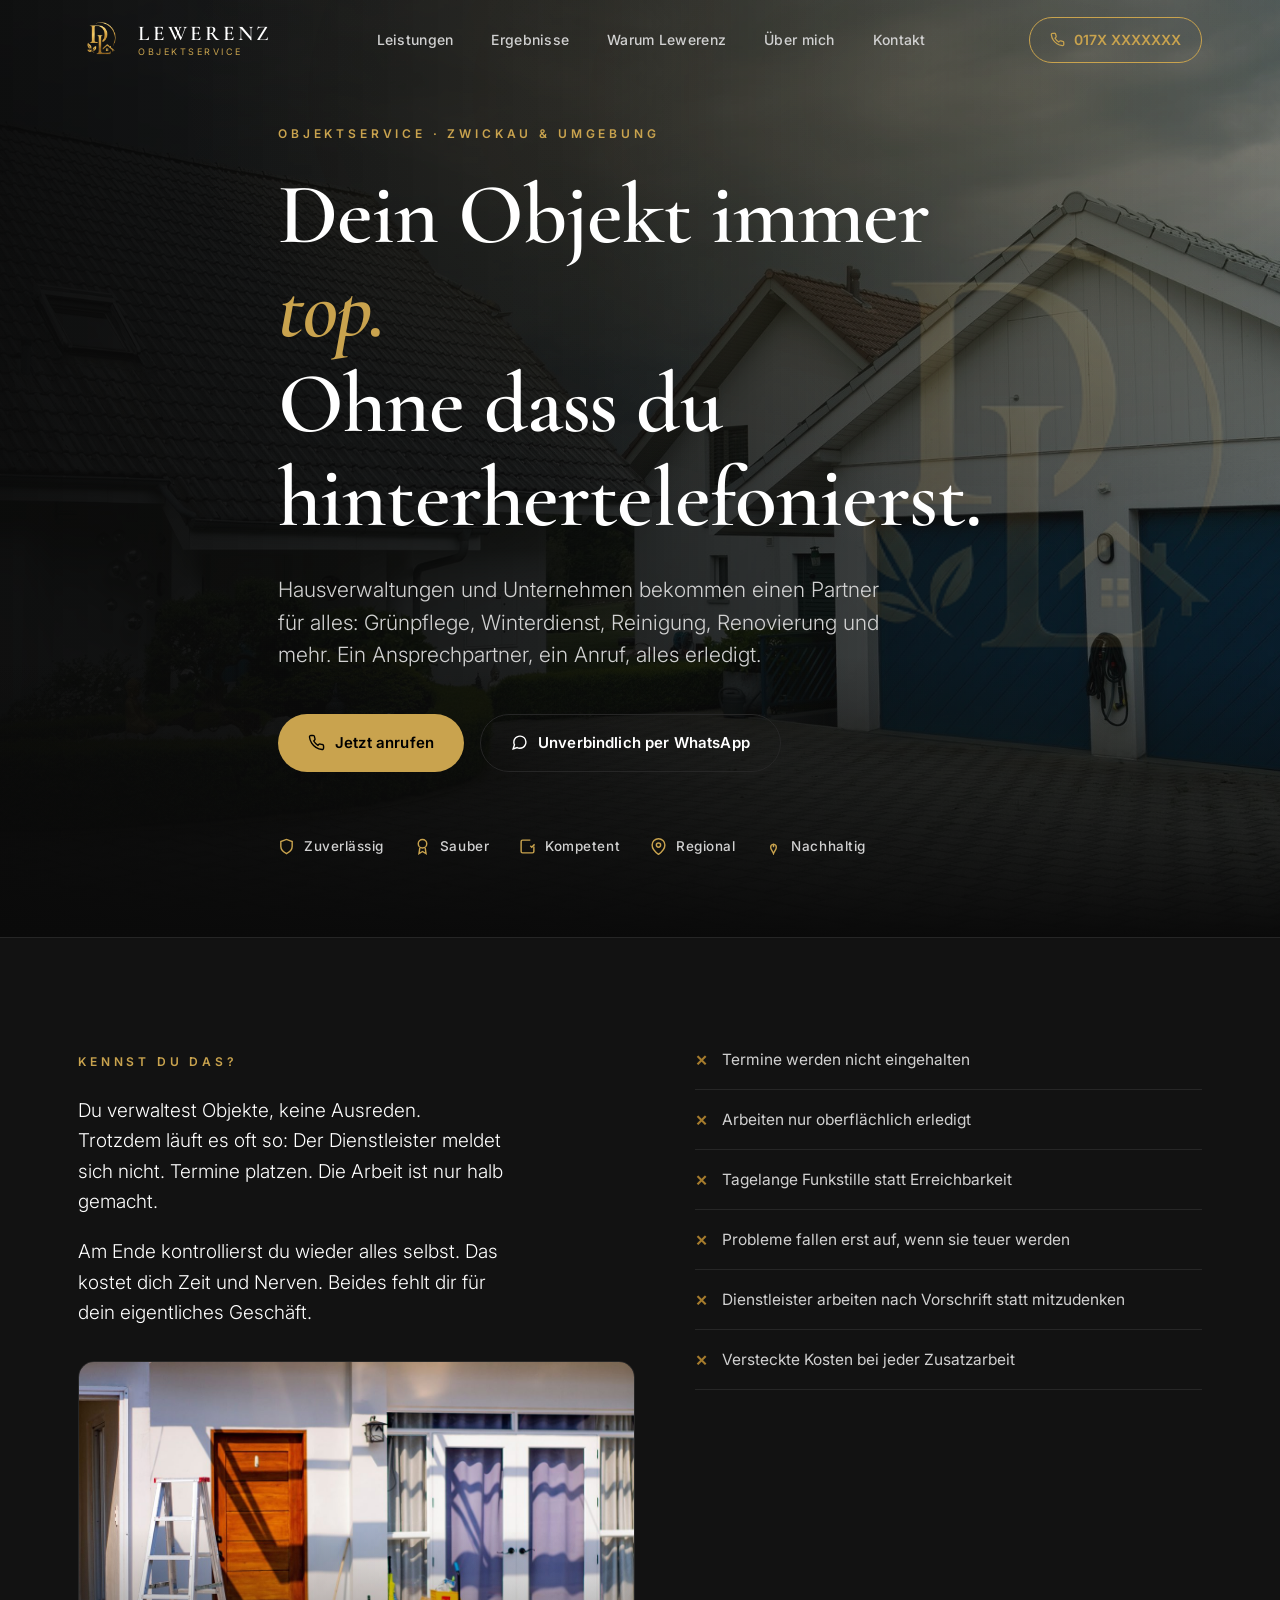
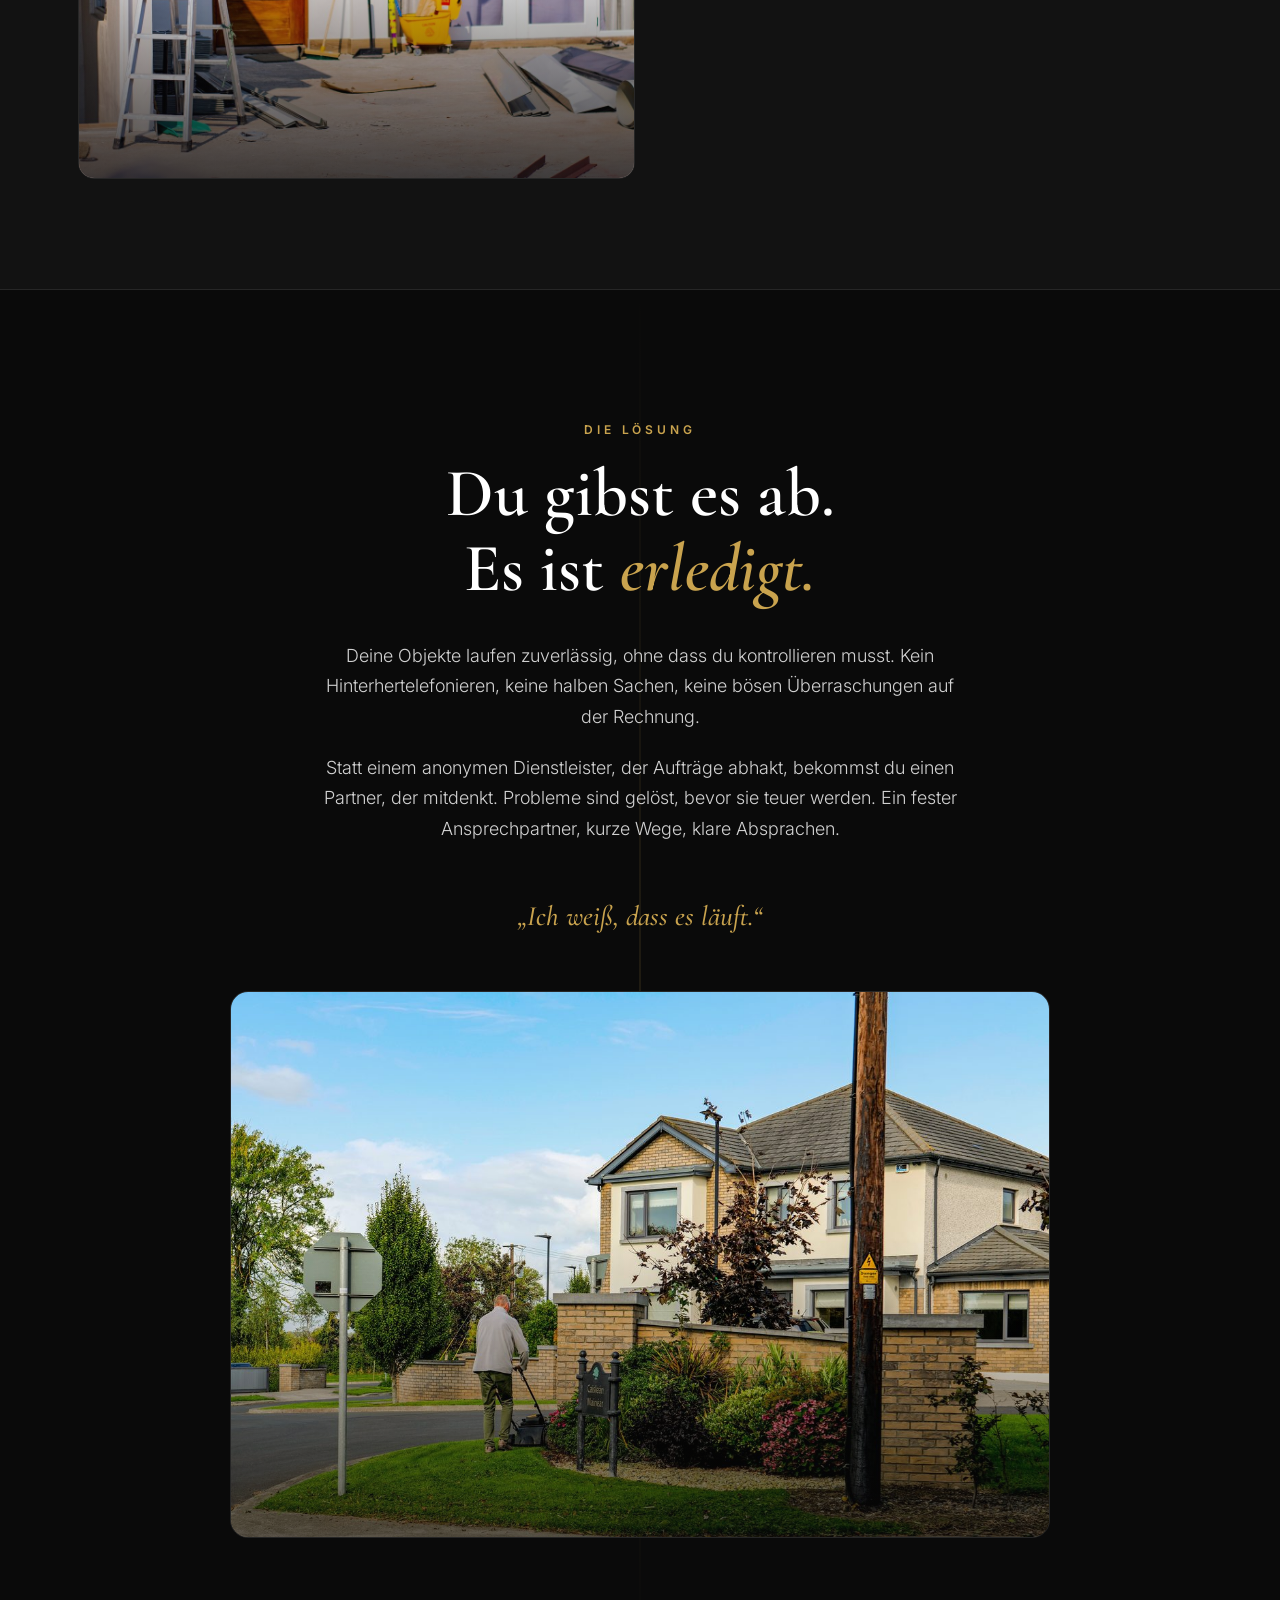
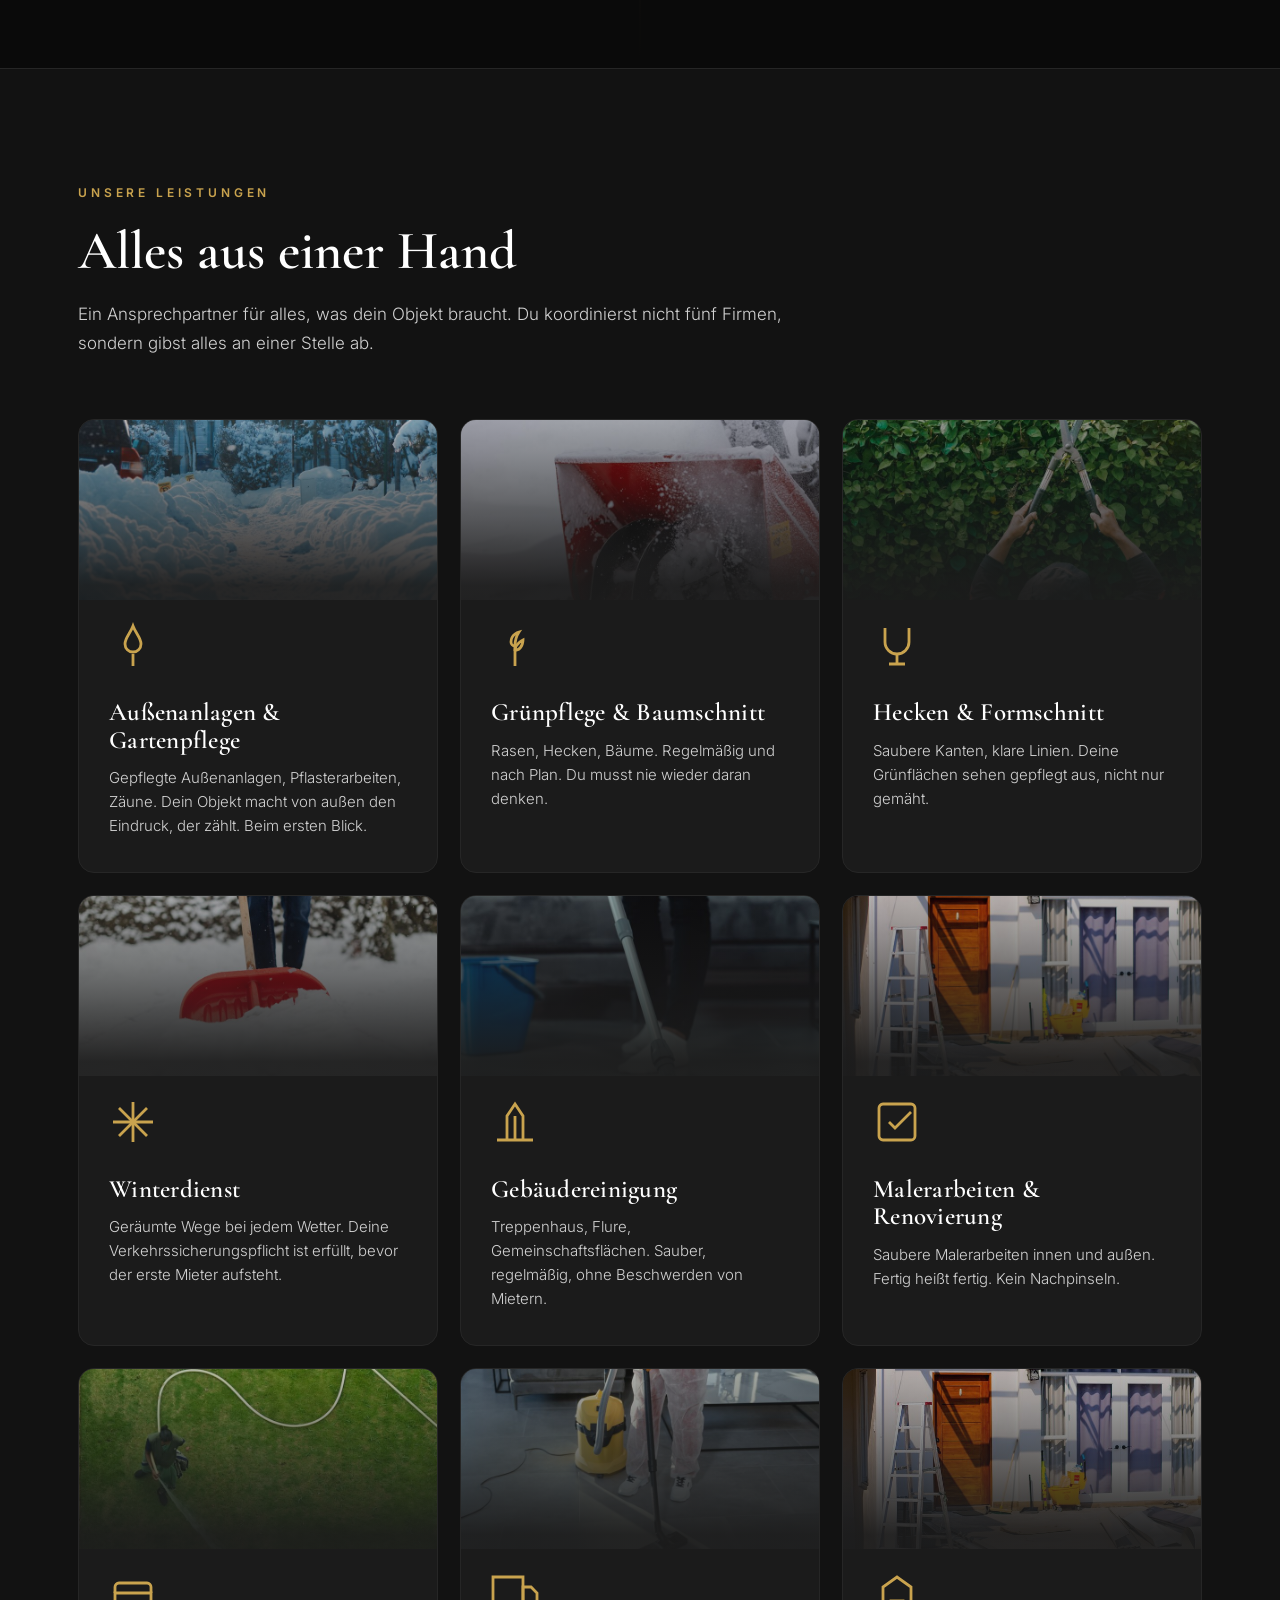
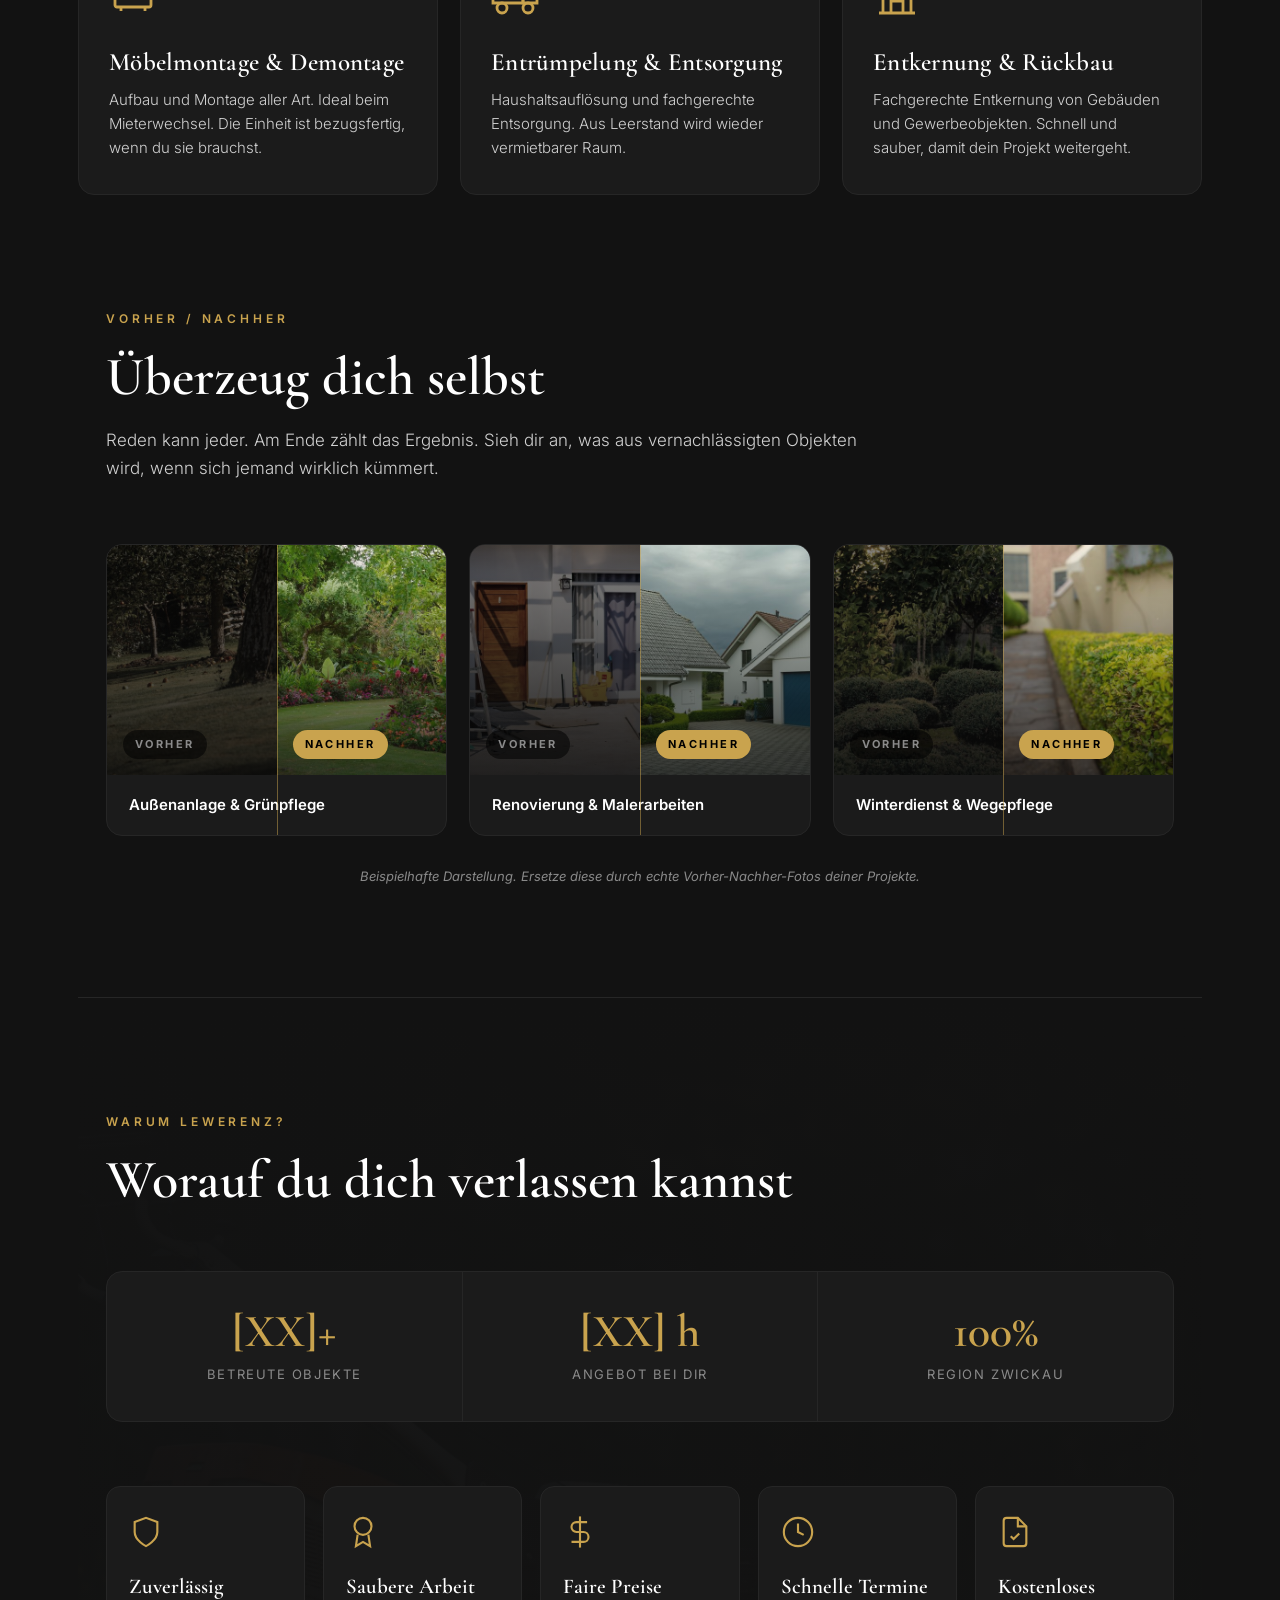
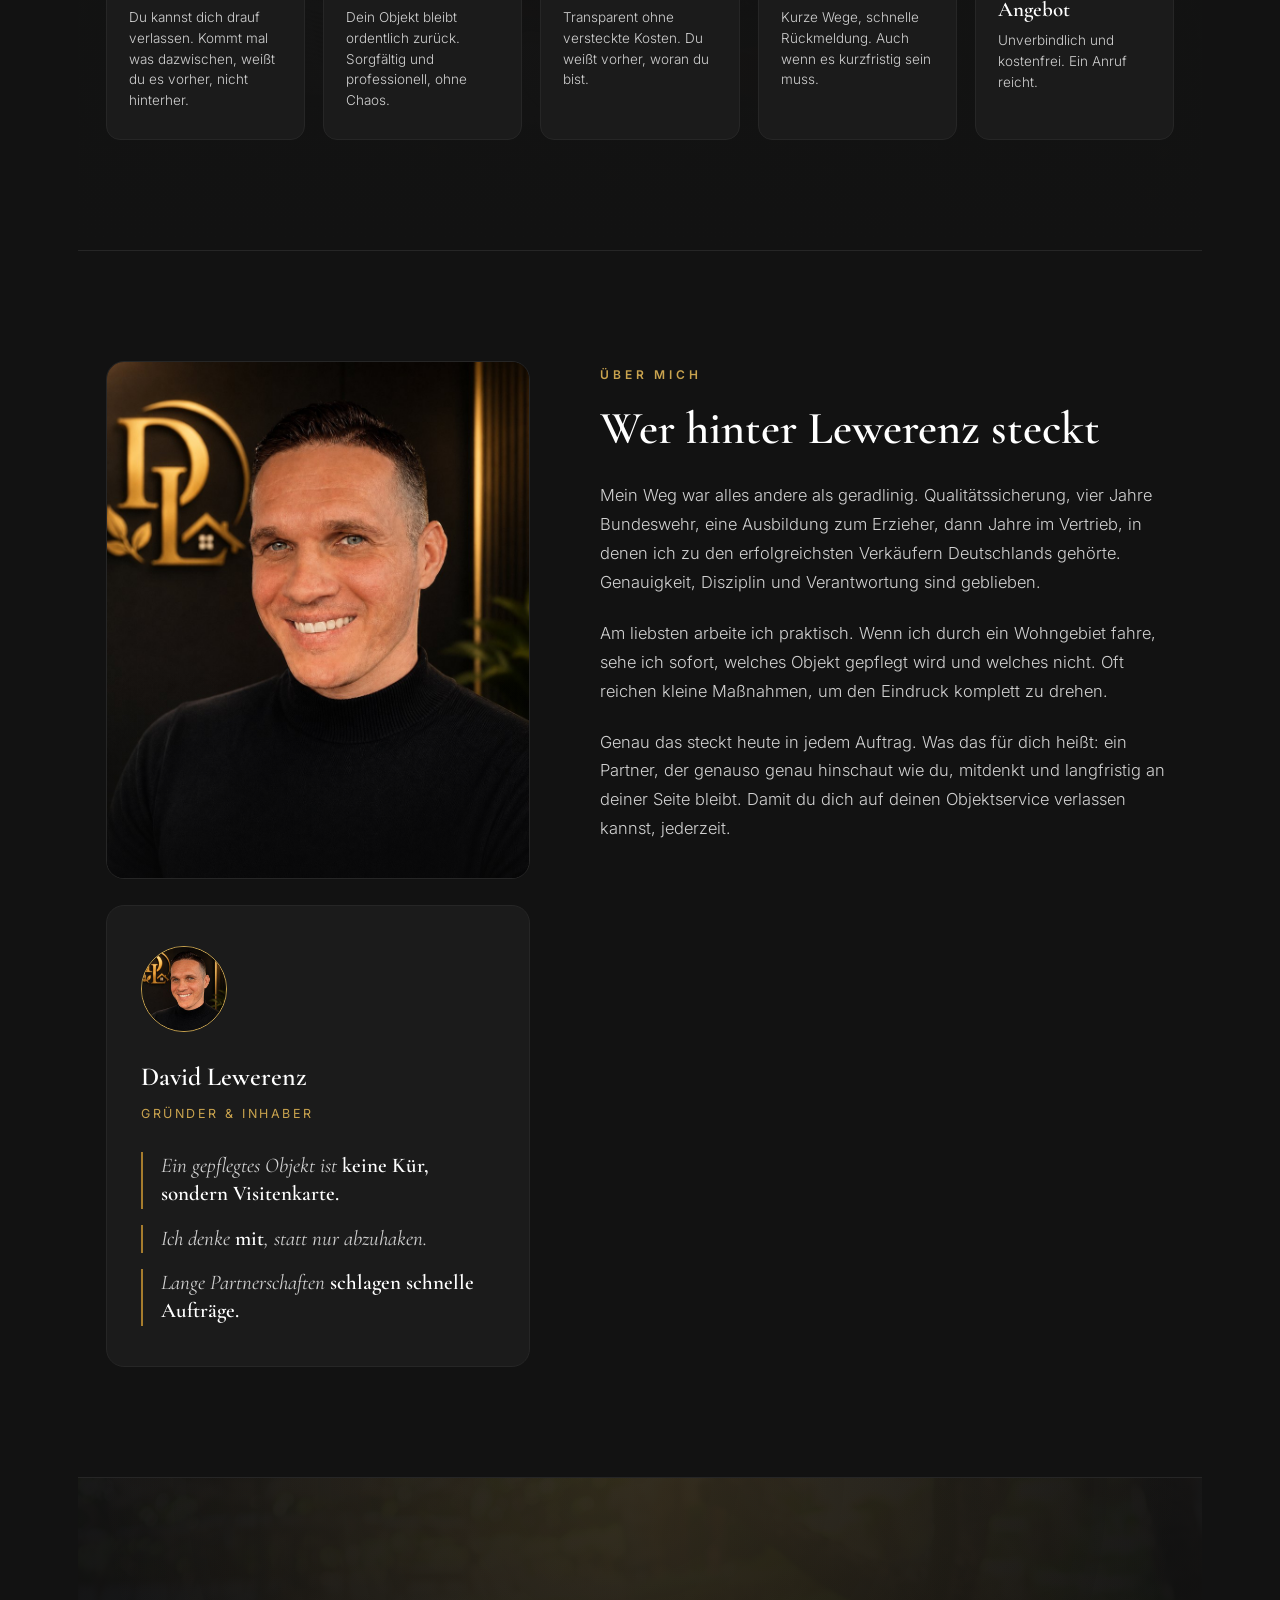
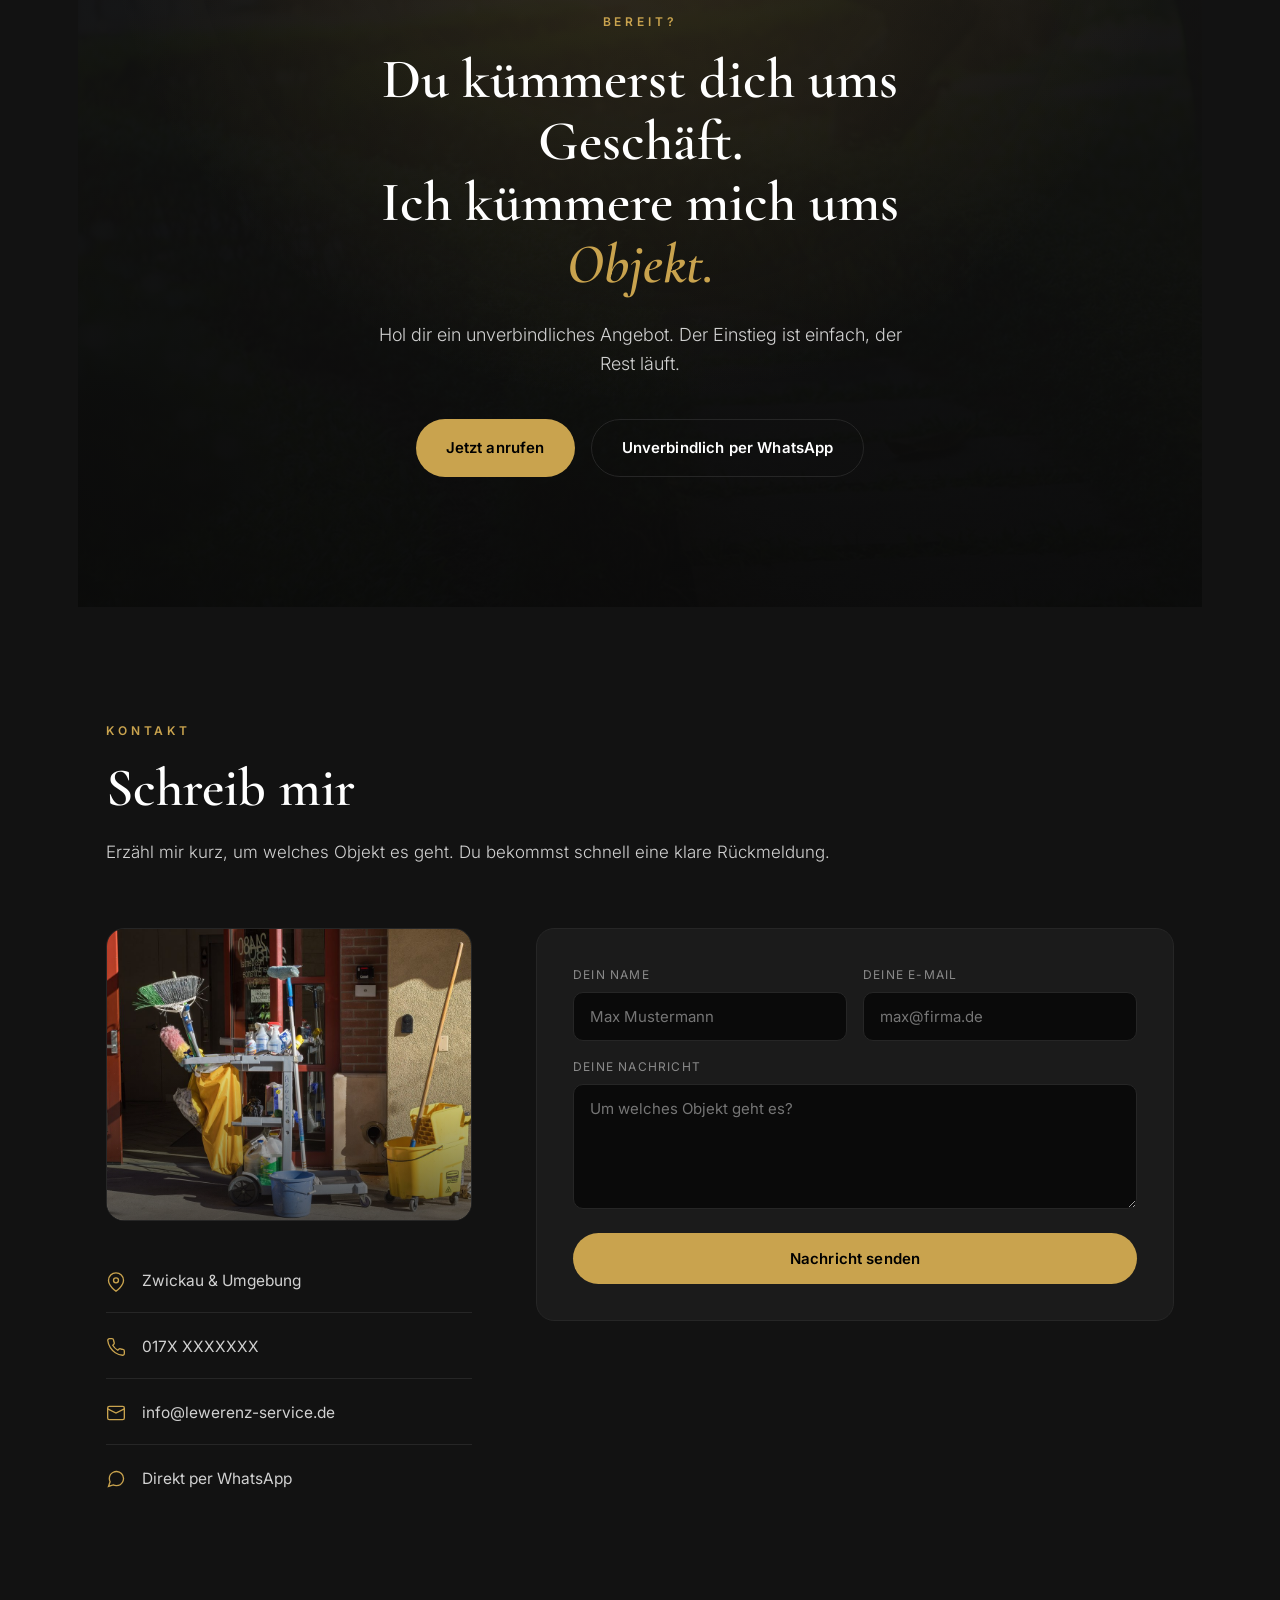
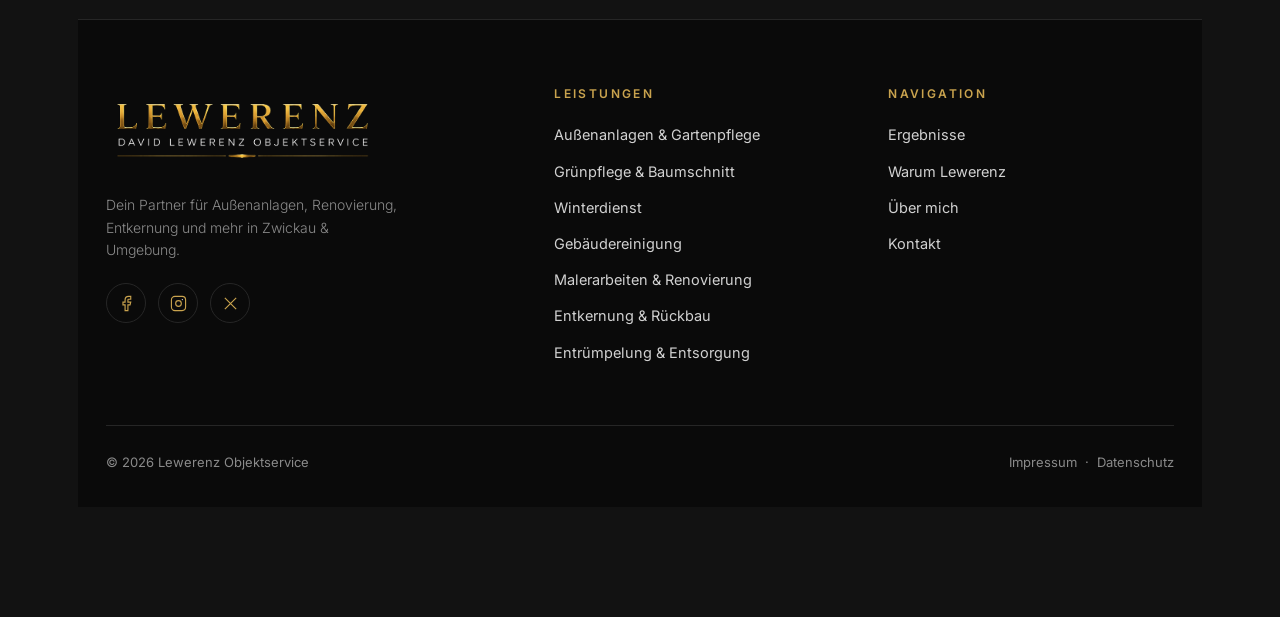
==== index.html @ f3ddcf87 "Add files via upload" ====
<!DOCTYPE html>
<html lang="de">
<head>
<meta charset="UTF-8">
<meta name="viewport" content="width=device-width, initial-scale=1.0">
<title>LEWERENZ Objektservice — Dein Objekt immer top</title>
<link rel="preconnect" href="https://fonts.googleapis.com">
<link rel="preconnect" href="https://fonts.gstatic.com" crossorigin>
<link href="https://fonts.googleapis.com/css2?family=Cormorant+Garamond:wght@500;600;700&family=Inter:wght@300;400;500;600;700&display=swap" rel="stylesheet">
<style>
:root{
  --bg:#0A0A0A;
  --bg-soft:#121212;
  --card:#1B1B1B;
  --card-line:#262626;
  --gold:#C9A34E;
  --gold-deep:#A67C2D;
  --gold-hover:#B48A36;
  --white:#FFFFFF;
  --grey:#D1D1D1;
  --grey-dim:#8A8A8A;
  --maxw:1180px;
}
*{margin:0;padding:0;box-sizing:border-box}
html{scroll-behavior:smooth}
body{
  background:var(--bg);
  color:var(--grey);
  font-family:'Inter',sans-serif;
  font-weight:400;
  line-height:1.6;
  -webkit-font-smoothing:antialiased;
  overflow-x:hidden;
}
h1,h2,h3{font-family:'Cormorant Garamond',serif;color:var(--white);line-height:1.1;font-weight:600}
.wrap{max-width:var(--maxw);margin:0 auto;padding:0 28px}
.eyebrow{
  font-family:'Inter',sans-serif;
  font-size:12px;
  font-weight:600;
  letter-spacing:.32em;
  text-transform:uppercase;
  color:var(--gold);
}
a{color:inherit;text-decoration:none}

/* ---------- Header ---------- */
header{
  position:fixed;top:0;left:0;right:0;z-index:100;
  background:rgba(10,10,10,0);
  transition:background .4s ease,border-color .4s ease;
  border-bottom:1px solid transparent;
}
header.scrolled{background:rgba(10,10,10,.92);backdrop-filter:blur(12px);border-bottom:1px solid var(--card-line)}
.nav{display:flex;align-items:center;justify-content:space-between;height:80px}
.brand{display:flex;align-items:center;gap:14px}
.monogram{
  width:46px;height:46px;flex-shrink:0;
  display:flex;align-items:center;justify-content:center;
}
.monogram img{width:100%;height:100%;object-fit:contain;display:block}
.brand-text{display:flex;flex-direction:column;line-height:1.05}
.brand-text b{font-family:'Cormorant Garamond',serif;font-size:21px;font-weight:600;color:var(--white);letter-spacing:.18em}
.brand-text span{font-size:9px;letter-spacing:.28em;color:var(--gold);text-transform:uppercase;margin-top:2px}
.nav-links{display:flex;gap:38px;align-items:center}
.nav-links a{font-size:14px;font-weight:500;color:var(--grey);transition:color .25s;letter-spacing:.02em}
.nav-links a:hover{color:var(--gold)}
.nav-phone{
  display:inline-flex;align-items:center;gap:9px;
  border:1px solid var(--gold);color:var(--gold);
  padding:11px 20px;border-radius:50px;font-size:14px;font-weight:600;
  transition:all .25s;
}
.nav-phone:hover{background:var(--gold);color:#000}
.burger{display:none;flex-direction:column;gap:5px;cursor:pointer;background:none;border:0;padding:8px}
.burger span{width:24px;height:2px;background:var(--gold);transition:.3s}

/* ---------- Hero ---------- */
.hero{
  position:relative;min-height:100vh;display:flex;align-items:center;
  padding:120px 0 80px;overflow:hidden;
}
.hero::before{
  content:"";position:absolute;inset:0;
  background:
    linear-gradient(90deg,rgba(10,10,10,.97) 0%,rgba(10,10,10,.88) 45%,rgba(10,10,10,.55) 100%),
    url('img/hero.jpg') center/cover no-repeat;
  pointer-events:none;
}
.hero::after{
  content:"";position:absolute;inset:0;
  background:
    radial-gradient(120% 90% at 80% 10%,rgba(201,163,78,.14) 0%,transparent 55%),
    linear-gradient(to bottom,transparent 70%,var(--bg) 100%);
  pointer-events:none;
}
/* oversized ghost monogram as signature backdrop */
.hero-ghost{
  position:absolute;right:-4%;top:50%;transform:translateY(-50%);
  width:clamp(420px,46vw,680px);opacity:.13;
  user-select:none;pointer-events:none;z-index:1;
}
.hero-ghost img{width:100%;display:block;filter:grayscale(.2)}
.hero-inner{position:relative;z-index:2;max-width:780px}
.hero .eyebrow{opacity:0;animation:rise .8s ease forwards .1s}
.hero h1{
  font-size:clamp(44px,7vw,86px);font-weight:600;margin:22px 0 0;letter-spacing:-.01em;
  opacity:0;animation:rise .9s ease forwards .25s;
}
.hero h1 .accent{color:var(--gold);font-style:italic}
.hero-sub{
  font-size:clamp(17px,2.1vw,21px);color:var(--grey);max-width:620px;
  margin-top:28px;font-weight:300;line-height:1.55;
  opacity:0;animation:rise .9s ease forwards .45s;
}
.hero-cta{display:flex;gap:16px;margin-top:42px;flex-wrap:wrap;opacity:0;animation:rise .9s ease forwards .6s}
.btn{
  display:inline-flex;align-items:center;gap:10px;cursor:pointer;border:none;
  font-family:'Inter',sans-serif;font-size:15px;font-weight:600;letter-spacing:.01em;
  padding:16px 30px;border-radius:50px;transition:all .28s ease;
}
.btn-primary{background:var(--gold);color:#000}
.btn-primary:hover{background:var(--gold-hover);transform:translateY(-2px);box-shadow:0 14px 34px rgba(201,163,78,.30)}
.btn-ghost{background:transparent;color:var(--white);border:1px solid var(--card-line)}
.btn-ghost:hover{border-color:var(--gold);color:var(--gold)}
.hero-trust{
  display:flex;gap:30px;margin-top:64px;flex-wrap:wrap;
  opacity:0;animation:rise .9s ease forwards .8s;
}
.hero-trust div{display:flex;align-items:center;gap:9px;font-size:13.5px;font-weight:500;color:var(--grey);letter-spacing:.04em}
.hero-trust svg{width:17px;height:17px;stroke:var(--gold);flex-shrink:0}
@keyframes rise{from{opacity:0;transform:translateY(26px)}to{opacity:1;transform:translateY(0)}}

/* ---------- Bild-Bausteine ---------- */
.svc-img{
  width:calc(100% + 60px);margin:0 -30px 22px;height:180px;overflow:hidden;
  margin-top:-34px;position:relative;
}
.svc-img img{width:100%;height:100%;object-fit:cover;display:block;transition:transform .6s ease}
.svc-img::after{
  content:"";position:absolute;inset:0;
  background:linear-gradient(to bottom,rgba(10,10,10,.25),rgba(27,27,27,.95) 92%);
}
.svc:hover .svc-img img{transform:scale(1.06)}

.problem-media{border-radius:16px;overflow:hidden;border:1px solid var(--card-line);position:relative}
.problem-media img{width:100%;height:100%;object-fit:cover;display:block;aspect-ratio:4/3}
.problem-media::after{
  content:"";position:absolute;inset:0;
  background:linear-gradient(to top,rgba(10,10,10,.75),transparent 60%);
}

.solution-media{
  max-width:820px;margin:52px auto 0;border-radius:18px;overflow:hidden;
  border:1px solid var(--card-line);position:relative;
}
.solution-media img{width:100%;display:block;aspect-ratio:3/2;object-fit:cover}
.solution-media::after{
  content:"";position:absolute;inset:0;
  background:linear-gradient(to top,rgba(10,10,10,.6),transparent 55%);
}

.story-media{border-radius:18px;overflow:hidden;border:1px solid var(--card-line);margin-bottom:26px;position:relative}
.story-media img{width:100%;display:block;aspect-ratio:9/11;object-fit:cover}
.story-media::after{content:"";position:absolute;inset:0;background:linear-gradient(to top,rgba(10,10,10,.55),transparent 42%)}

.contact-media{border-radius:18px;overflow:hidden;border:1px solid var(--card-line);margin-bottom:26px;position:relative}
.contact-media img{width:100%;display:block;aspect-ratio:5/4;object-fit:cover}
.contact-media::after{content:"";position:absolute;inset:0;background:linear-gradient(to top,rgba(10,10,10,.65),transparent 60%)}

/* ---------- Section base ---------- */
section{position:relative}
.sec{padding:110px 0}
.sec-head{margin-bottom:62px;max-width:760px}
.sec-head h2{font-size:clamp(34px,4.6vw,54px);margin-top:16px}
.sec-head .lead{margin-top:20px;font-size:17px;color:var(--grey);font-weight:300;line-height:1.65}

/* signature vertical thread connecting sections */
.thread{position:absolute;left:50%;top:0;bottom:0;width:1px;background:linear-gradient(to bottom,transparent,rgba(201,163,78,.22),transparent);transform:translateX(-50%);z-index:0;pointer-events:none}

/* ---------- Problem ---------- */
.problem{background:var(--bg-soft);border-top:1px solid var(--card-line);border-bottom:1px solid var(--card-line)}
.problem-grid{display:grid;grid-template-columns:1.1fr 1fr;gap:60px;align-items:start}
.problem-lead p{font-size:19px;color:var(--white);font-weight:300;line-height:1.6;margin-bottom:20px;max-width:430px}
.problem-lead p:last-child{color:var(--grey);font-size:17px}
.pain-list{list-style:none;display:flex;flex-direction:column;gap:2px}
.pain-list li{
  display:flex;align-items:flex-start;gap:14px;padding:16px 0;
  border-bottom:1px solid var(--card-line);font-size:15.5px;color:var(--grey);
}
.pain-list li:first-child{padding-top:0}
.pain-x{color:var(--gold-deep);font-weight:600;flex-shrink:0;font-size:15px;margin-top:1px}

/* ---------- Solution ---------- */
.solution{text-align:center;padding:130px 0}
.solution .eyebrow{display:block;margin-bottom:18px}
.solution h2{font-size:clamp(38px,6vw,68px);max-width:880px;margin:0 auto}
.solution h2 .accent{color:var(--gold);font-style:italic}
.solution-body{max-width:640px;margin:34px auto 0}
.solution-body p{font-size:18px;font-weight:300;line-height:1.7;margin-bottom:20px}
.solution-quote{
  display:inline-block;margin-top:30px;font-family:'Cormorant Garamond',serif;
  font-style:italic;font-size:28px;color:var(--gold);font-weight:500;
}

/* ---------- Services ---------- */
.services{background:var(--bg-soft);border-top:1px solid var(--card-line)}
.svc-grid{display:grid;grid-template-columns:repeat(3,1fr);gap:22px}
.svc{
  background:var(--card);border:1px solid var(--card-line);border-radius:16px;
  padding:34px 30px;transition:all .35s ease;position:relative;overflow:hidden;
}
.svc::after{content:"";position:absolute;left:0;top:0;height:2px;width:0;background:var(--gold);transition:width .4s ease}
.svc:hover{transform:translateY(-6px);border-color:rgba(201,163,78,.4);background:#1f1f1f}
.svc:hover::after{width:100%}
.svc-ico{width:48px;height:48px;margin-bottom:22px;stroke:var(--gold);stroke-width:1.4;fill:none}
.svc h3{font-size:25px;margin-bottom:12px;letter-spacing:.01em}
.svc p{font-size:15px;color:var(--grey);line-height:1.6;font-weight:300}

/* ---------- Vorher/Nachher ---------- */
.ba-grid{display:grid;grid-template-columns:repeat(3,1fr);gap:22px}
.ba-card{border:1px solid var(--card-line);border-radius:16px;overflow:hidden;background:var(--card)}
.ba-pair{display:grid;grid-template-columns:1fr 1fr;height:230px}
.ba-half{position:relative;display:flex;align-items:flex-end;padding:16px;overflow:hidden}
.ba-half img{position:absolute;inset:0;width:100%;height:100%;object-fit:cover}
.ba-before::after,.ba-after::after{
  content:"";position:absolute;inset:0;
}
.ba-before::after{background:linear-gradient(to top,rgba(10,10,10,.85),rgba(10,10,10,.35));}
.ba-after::after{background:linear-gradient(to top,rgba(10,10,10,.7),rgba(201,163,78,.12));}
.ba-before img{filter:saturate(.55) brightness(.8)}
.ba-tag{
  position:relative;z-index:2;font-size:11px;font-weight:700;letter-spacing:.22em;
  text-transform:uppercase;padding:6px 12px;border-radius:50px;
}
.ba-before .ba-tag{background:rgba(0,0,0,.55);color:var(--grey-dim)}
.ba-after .ba-tag{background:var(--gold);color:#000}
.ba-divider{position:absolute;left:50%;top:0;bottom:0;width:1px;background:var(--gold);opacity:.5;z-index:3}
.ba-label{padding:18px 22px;font-size:15px;font-weight:600;color:var(--white)}
.ba-note{font-size:13px;color:var(--grey-dim);text-align:center;margin-top:30px;font-style:italic}

/* ---------- Why / stats ---------- */
.why{position:relative;border-top:1px solid var(--card-line);border-bottom:1px solid var(--card-line);overflow:hidden}
.why::before{content:"";position:absolute;inset:0;background:url('img/why-bg.jpg') center/cover no-repeat;opacity:.20}
.why::after{content:"";position:absolute;inset:0;background:linear-gradient(to bottom,var(--bg-soft) 0%,rgba(18,18,18,.92) 50%,var(--bg-soft) 100%)}
.why > .wrap{position:relative;z-index:2}
.stats{
  display:flex;gap:0;margin-bottom:64px;border:1px solid var(--card-line);
  border-radius:16px;overflow:hidden;background:var(--card);
}
.stat{flex:1;padding:36px 28px;text-align:center;border-right:1px solid var(--card-line)}
.stat:last-child{border-right:0}
.stat b{display:block;font-family:'Cormorant Garamond',serif;font-size:46px;color:var(--gold);font-weight:600;line-height:1}
.stat span{display:block;margin-top:10px;font-size:13px;letter-spacing:.12em;text-transform:uppercase;color:var(--grey-dim)}
.why-grid{display:grid;grid-template-columns:repeat(5,1fr);gap:18px}
.why-card{
  background:var(--card);border:1px solid var(--card-line);border-radius:14px;
  padding:28px 22px;transition:all .3s ease;
}
.why-card:hover{border-color:rgba(201,163,78,.4);transform:translateY(-4px)}
.why-ico{width:34px;height:34px;stroke:var(--gold);stroke-width:1.5;fill:none;margin-bottom:18px}
.why-card h3{font-size:21px;margin-bottom:9px}
.why-card p{font-size:13.5px;color:var(--grey);line-height:1.55;font-weight:300}

/* ---------- Story ---------- */
.story-grid{display:grid;grid-template-columns:.85fr 1.15fr;gap:70px;align-items:start}
.story-aside{position:sticky;top:120px}
.story-card{
  border:1px solid var(--card-line);border-radius:18px;background:var(--card);
  padding:40px 34px;
}
.story-portrait{
  width:86px;height:86px;border-radius:50%;border:1.5px solid var(--gold);
  overflow:hidden;margin-bottom:24px;flex-shrink:0;
}
.story-portrait img{width:100%;height:100%;object-fit:cover;display:block}
.story-card .name{font-family:'Cormorant Garamond',serif;font-size:26px;color:var(--white);font-weight:600}
.story-card .role{font-size:12.5px;letter-spacing:.2em;text-transform:uppercase;color:var(--gold);margin-top:6px}
.creed{list-style:none;margin-top:28px;display:flex;flex-direction:column;gap:16px}
.creed li{font-family:'Cormorant Garamond',serif;font-size:21px;font-style:italic;color:var(--grey);line-height:1.35;padding-left:18px;border-left:2px solid var(--gold-deep)}
.creed li b{color:var(--white);font-style:normal;font-weight:600}
.story-body p{font-size:16.5px;color:var(--grey);font-weight:300;line-height:1.75;margin-bottom:22px}
.story-body p:first-child::first-letter{
  font-family:'Cormorant Garamond',serif;font-size:62px;float:left;line-height:.8;
  color:var(--gold);font-weight:700;margin:6px 14px 0 0;
}

/* ---------- Final CTA ---------- */
.final{
  text-align:center;padding:130px 0;position:relative;overflow:hidden;
  background:var(--bg-soft);border-top:1px solid var(--card-line);
}
.final::before{
  content:"";position:absolute;inset:0;
  background:url('img/final-bg.jpg') center/cover no-repeat;opacity:.22;
}
.final::after{
  content:"";position:absolute;inset:0;
  background:
    radial-gradient(80% 120% at 50% 0%,rgba(201,163,78,.16),transparent 60%),
    linear-gradient(to bottom,rgba(18,18,18,.86),rgba(10,10,10,.94));
}
.final-inner{position:relative;z-index:2;max-width:720px;margin:0 auto}
.final h2{font-size:clamp(34px,5vw,56px)}
.final h2 .accent{color:var(--gold);font-style:italic}
.final p{font-size:18px;font-weight:300;margin:24px auto 0;max-width:560px;line-height:1.65}
.final .hero-cta{justify-content:center;margin-top:40px}

/* ---------- Contact ---------- */
.contact-grid{display:grid;grid-template-columns:1fr 1.1fr;gap:64px;align-items:start}
.contact-info{display:flex;flex-direction:column;gap:4px}
.contact-row{display:flex;align-items:center;gap:16px;padding:18px 0;border-bottom:1px solid var(--card-line)}
.contact-row:last-child{border-bottom:0}
.contact-row svg{width:20px;height:20px;stroke:var(--gold);fill:none;stroke-width:1.6;flex-shrink:0}
.contact-row span{font-size:15.5px;color:var(--grey)}
.form{background:var(--card);border:1px solid var(--card-line);border-radius:18px;padding:36px}
.form-row{display:grid;grid-template-columns:1fr 1fr;gap:16px;margin-bottom:16px}
.field{display:flex;flex-direction:column}
.field label{font-size:12px;letter-spacing:.1em;text-transform:uppercase;color:var(--grey-dim);margin-bottom:8px}
.field input,.field textarea{
  background:var(--bg);border:1px solid var(--card-line);border-radius:10px;
  padding:14px 16px;color:var(--white);font-family:'Inter',sans-serif;font-size:15px;
  transition:border-color .25s;resize:vertical;
}
.field input:focus,.field textarea:focus{outline:none;border-color:var(--gold)}
.form .btn-primary{width:100%;justify-content:center;margin-top:8px}

/* ---------- Footer ---------- */
footer{background:var(--bg);border-top:1px solid var(--card-line);padding:64px 0 34px}
.foot-grid{display:grid;grid-template-columns:1.4fr 1fr 1fr;gap:48px;margin-bottom:48px}
.foot-logo{display:block;max-width:270px}
.foot-logo img{width:100%;display:block}
.foot-brand p{font-size:14px;color:var(--grey-dim);max-width:300px;margin-top:20px;line-height:1.6;font-weight:300}
.foot-col h4{font-size:12px;letter-spacing:.2em;text-transform:uppercase;color:var(--gold);margin-bottom:20px;font-family:'Inter',sans-serif;font-weight:600}
.foot-col a{display:block;font-size:14.5px;color:var(--grey);margin-bottom:13px;transition:color .2s}
.foot-col a:hover{color:var(--gold)}
.socials{display:flex;gap:12px;margin-top:22px}
.socials a{width:40px;height:40px;border:1px solid var(--card-line);border-radius:50%;display:flex;align-items:center;justify-content:center;transition:all .25s}
.socials a:hover{border-color:var(--gold);background:var(--gold)}
.socials a:hover svg{stroke:#0A0A0A}
.socials svg{width:17px;height:17px;stroke:var(--gold);fill:none;stroke-width:1.6}
.foot-bottom{border-top:1px solid var(--card-line);padding-top:26px;display:flex;justify-content:space-between;flex-wrap:wrap;gap:12px;font-size:13px;color:var(--grey-dim)}
.foot-bottom a{color:var(--grey-dim)}
.foot-bottom a:hover{color:var(--gold)}

/* ---------- Reveal on scroll ---------- */
.reveal{opacity:0;transform:translateY(34px);transition:opacity .8s ease,transform .8s ease}
.reveal.in{opacity:1;transform:translateY(0)}

/* ---------- Responsive ---------- */
@media(max-width:900px){
  .nav-links{display:none}
  .burger{display:flex}
  .problem-grid,.story-grid,.contact-grid{grid-template-columns:1fr;gap:44px}
  .svc-grid,.ba-grid{grid-template-columns:1fr}
  .why-grid{grid-template-columns:1fr 1fr}
  .stats{flex-direction:column}
  .stat{border-right:0;border-bottom:1px solid var(--card-line)}
  .stat:last-child{border-bottom:0}
  .foot-grid{grid-template-columns:1fr;gap:36px}
  .story-aside{position:static}
  .thread{display:none}
  .hero-ghost{width:340px;right:-16%;opacity:.08}
}
@media(max-width:520px){
  .form-row{grid-template-columns:1fr}
  .why-grid{grid-template-columns:1fr}
  .sec{padding:80px 0}
  .hero-trust{gap:18px}
}
@media(prefers-reduced-motion:reduce){
  *{animation:none!important;transition:none!important}
  .reveal{opacity:1;transform:none}
}
</style>
</head>
<body>

<!-- HEADER -->
<header id="header">
  <div class="wrap nav">
    <a href="#top" class="brand">
      <div class="monogram"><img src="img/logo-mark.png" alt="LEWERENZ Logo"></div>
      <div class="brand-text"><b>LEWERENZ</b><span>Objektservice</span></div>
    </a>
    <nav class="nav-links">
      <a href="#leistungen">Leistungen</a>
      <a href="#ergebnisse">Ergebnisse</a>
      <a href="#warum">Warum Lewerenz</a>
      <a href="#story">Über mich</a>
      <a href="#kontakt">Kontakt</a>
    </nav>
    <a href="tel:+49" class="nav-phone">
      <svg viewBox="0 0 24 24" fill="none" stroke="currentColor" stroke-width="2" width="15" height="15"><path d="M22 16.92v3a2 2 0 0 1-2.18 2 19.79 19.79 0 0 1-8.63-3.07 19.5 19.5 0 0 1-6-6 19.79 19.79 0 0 1-3.07-8.67A2 2 0 0 1 4.11 2h3a2 2 0 0 1 2 1.72 12.84 12.84 0 0 0 .7 2.81 2 2 0 0 1-.45 2.11L8.09 9.91a16 16 0 0 0 6 6l1.27-1.27a2 2 0 0 1 2.11-.45 12.84 12.84 0 0 0 2.81.7A2 2 0 0 1 22 16.92z"/></svg>
      017X XXXXXXX
    </a>
    <button class="burger" id="burger" aria-label="Menü"><span></span><span></span><span></span></button>
  </div>
</header>

<!-- HERO -->
<section class="hero" id="top">
  <div class="hero-ghost"><img src="img/logo-mark.png" alt=""></div>
  <div class="wrap hero-inner">
    <span class="eyebrow">Objektservice · Zwickau &amp; Umgebung</span>
    <h1>Dein Objekt immer <span class="accent">top.</span><br>Ohne dass du hinterhertelefonierst.</h1>
    <p class="hero-sub">Hausverwaltungen und Unternehmen bekommen einen Partner für alles: Grünpflege, Winterdienst, Reinigung, Renovierung und mehr. Ein Ansprechpartner, ein Anruf, alles erledigt.</p>
    <div class="hero-cta">
      <a href="#kontakt" class="btn btn-primary">
        <svg viewBox="0 0 24 24" fill="none" stroke="currentColor" stroke-width="2" width="17" height="17"><path d="M22 16.92v3a2 2 0 0 1-2.18 2 19.79 19.79 0 0 1-8.63-3.07 19.5 19.5 0 0 1-6-6 19.79 19.79 0 0 1-3.07-8.67A2 2 0 0 1 4.11 2h3a2 2 0 0 1 2 1.72 12.84 12.84 0 0 0 .7 2.81 2 2 0 0 1-.45 2.11L8.09 9.91a16 16 0 0 0 6 6l1.27-1.27a2 2 0 0 1 2.11-.45 12.84 12.84 0 0 0 2.81.7A2 2 0 0 1 22 16.92z"/></svg>
        Jetzt anrufen
      </a>
      <a href="#kontakt" class="btn btn-ghost">
        <svg viewBox="0 0 24 24" fill="none" stroke="currentColor" stroke-width="2" width="17" height="17"><path d="M21 11.5a8.38 8.38 0 0 1-.9 3.8 8.5 8.5 0 0 1-7.6 4.7 8.38 8.38 0 0 1-3.8-.9L3 21l1.9-5.7a8.38 8.38 0 0 1-.9-3.8 8.5 8.5 0 0 1 4.7-7.6 8.38 8.38 0 0 1 3.8-.9h.5a8.48 8.48 0 0 1 8 8v.5z"/></svg>
        Unverbindlich per WhatsApp
      </a>
    </div>
    <div class="hero-trust">
      <div><svg viewBox="0 0 24 24" fill="none" stroke-width="2"><path d="M12 22s8-4 8-10V5l-8-3-8 3v7c0 6 8 10 8 10z"/></svg>Zuverlässig</div>
      <div><svg viewBox="0 0 24 24" fill="none" stroke-width="2"><circle cx="12" cy="8" r="6"/><path d="M8.21 13.89 7 22l5-3 5 3-1.21-8.11"/></svg>Sauber</div>
      <div><svg viewBox="0 0 24 24" fill="none" stroke-width="2"><path d="M16 11l2 2 4-4"/><path d="M21 12v7a2 2 0 0 1-2 2H5a2 2 0 0 1-2-2V5a2 2 0 0 1 2-2h11"/></svg>Kompetent</div>
      <div><svg viewBox="0 0 24 24" fill="none" stroke-width="2"><path d="M21 10c0 7-9 13-9 13s-9-6-9-13a9 9 0 0 1 18 0z"/><circle cx="12" cy="10" r="3"/></svg>Regional</div>
      <div><svg viewBox="0 0 24 24" fill="none" stroke-width="2"><path d="M12 22c1.5-4 4-6 4-9a4 4 0 0 0-8 0c0 3 2.5 5 4 9z"/><path d="M12 13V8"/></svg>Nachhaltig</div>
    </div>
  </div>
</section>

<!-- PROBLEM -->
<section class="sec problem">
  <div class="wrap">
    <div class="problem-grid reveal">
      <div class="problem-lead">
        <span class="eyebrow">Kennst du das?</span>
        <p style="margin-top:22px">Du verwaltest Objekte, keine Ausreden. Trotzdem läuft es oft so: Der Dienstleister meldet sich nicht. Termine platzen. Die Arbeit ist nur halb gemacht.</p>
        <p>Am Ende kontrollierst du wieder alles selbst. Das kostet dich Zeit und Nerven. Beides fehlt dir für dein eigentliches Geschäft.</p>
        <div class="problem-media" style="margin-top:32px">
          <img src="img/problem.jpg" alt="Unfertige Baustelle mit Werkzeug und Material vor einem Gebäude" loading="lazy">
        </div>
      </div>
      <ul class="pain-list">
        <li><span class="pain-x">✕</span>Termine werden nicht eingehalten</li>
        <li><span class="pain-x">✕</span>Arbeiten nur oberflächlich erledigt</li>
        <li><span class="pain-x">✕</span>Tagelange Funkstille statt Erreichbarkeit</li>
        <li><span class="pain-x">✕</span>Probleme fallen erst auf, wenn sie teuer werden</li>
        <li><span class="pain-x">✕</span>Dienstleister arbeiten nach Vorschrift statt mitzudenken</li>
        <li><span class="pain-x">✕</span>Versteckte Kosten bei jeder Zusatzarbeit</li>
      </ul>
    </div>
  </div>
</section>

<!-- SOLUTION -->
<section class="solution">
  <div class="thread"></div>
  <div class="wrap reveal">
    <span class="eyebrow">Die Lösung</span>
    <h2>Du gibst es ab.<br>Es ist <span class="accent">erledigt.</span></h2>
    <div class="solution-body">
      <p>Deine Objekte laufen zuverlässig, ohne dass du kontrollieren musst. Kein Hinterhertelefonieren, keine halben Sachen, keine bösen Überraschungen auf der Rechnung.</p>
      <p>Statt einem anonymen Dienstleister, der Aufträge abhakt, bekommst du einen Partner, der mitdenkt. Probleme sind gelöst, bevor sie teuer werden. Ein fester Ansprechpartner, kurze Wege, klare Absprachen.</p>
      <span class="solution-quote">„Ich weiß, dass es läuft.“</span>
    </div>
    <div class="solution-media">
      <img src="img/loesung.jpg" alt="Gepflegtes Wohnobjekt mit sauber gemähter Grünfläche" loading="lazy">
    </div>
  </div>
</section>

<!-- SERVICES -->
<section class="sec services" id="leistungen">
  <div class="wrap">
    <div class="sec-head reveal">
      <span class="eyebrow">Unsere Leistungen</span>
      <h2>Alles aus einer Hand</h2>
      <p class="lead">Ein Ansprechpartner für alles, was dein Objekt braucht. Du koordinierst nicht fünf Firmen, sondern gibst alles an einer Stelle ab.</p>
    </div>
    <div class="svc-grid">
      <div class="svc reveal">
        <div class="svc-img"><img src="img/svc-aussen.jpg" alt="Gepflasterter Weg mit sauber geschnittener Rasenkante" loading="lazy"></div>
        <svg class="svc-ico" viewBox="0 0 24 24"><path d="M12 2c1.5 4 4 6 4 9a4 4 0 0 1-8 0c0-3 2.5-5 4-9z"/><path d="M12 22v-6"/></svg>
        <h3>Außenanlagen &amp; Gartenpflege</h3>
        <p>Gepflegte Außenanlagen, Pflasterarbeiten, Zäune. Dein Objekt macht von außen den Eindruck, der zählt. Beim ersten Blick.</p>
      </div>
      <div class="svc reveal">
        <div class="svc-img"><img src="img/svc-gruen.jpg" alt="Rasenmäher auf einer frisch gemähten Fläche" loading="lazy"></div>
        <svg class="svc-ico" viewBox="0 0 24 24"><path d="M12 22V12"/><path d="M12 12c0-4 2-7 2-7s-4 1-4 5a2 2 0 0 0 2 2z"/><path d="M12 14c0-3 4-5 4-5s0 4-3 5a2 2 0 0 1-1 0z"/></svg>
        <h3>Grünpflege &amp; Baumschnitt</h3>
        <p>Rasen, Hecken, Bäume. Regelmäßig und nach Plan. Du musst nie wieder daran denken.</p>
      </div>
      <div class="svc reveal">
        <div class="svc-img"><img src="img/svc-baum.jpg" alt="Heckenschnitt mit der Heckenschere" loading="lazy"></div>
        <svg class="svc-ico" viewBox="0 0 24 24"><path d="M6 3v7a6 6 0 0 0 12 0V3"/><path d="M12 16v5"/><path d="M8 21h8"/></svg>
        <h3>Hecken &amp; Formschnitt</h3>
        <p>Saubere Kanten, klare Linien. Deine Grünflächen sehen gepflegt aus, nicht nur gemäht.</p>
      </div>
      <div class="svc reveal">
        <div class="svc-img"><img src="img/svc-winter.jpg" alt="Schneeräumung mit Schneeschieber auf einem Gehweg" loading="lazy"></div>
        <svg class="svc-ico" viewBox="0 0 24 24"><path d="M12 2v20M2 12h20"/><path d="M5 5l14 14M19 5L5 19"/></svg>
        <h3>Winterdienst</h3>
        <p>Geräumte Wege bei jedem Wetter. Deine Verkehrssicherungspflicht ist erfüllt, bevor der erste Mieter aufsteht.</p>
      </div>
      <div class="svc reveal">
        <div class="svc-img"><img src="img/svc-reinigung.jpg" alt="Bodenreinigung mit Wischmopp in einem Gebäude" loading="lazy"></div>
        <svg class="svc-ico" viewBox="0 0 24 24"><path d="M3 21h18"/><path d="M8 21V9l4-6 4 6v12"/><path d="M12 9v12"/></svg>
        <h3>Gebäudereinigung</h3>
        <p>Treppenhaus, Flure, Gemeinschaftsflächen. Sauber, regelmäßig, ohne Beschwerden von Mietern.</p>
      </div>
      <div class="svc reveal">
        <div class="svc-img"><img src="img/svc-maler.jpg" alt="Renovierungsarbeiten mit Leiter und Material" loading="lazy"></div>
        <svg class="svc-ico" viewBox="0 0 24 24"><path d="M19 7l-8 8-3-3"/><rect x="3" y="3" width="18" height="18" rx="2"/></svg>
        <h3>Malerarbeiten &amp; Renovierung</h3>
        <p>Saubere Malerarbeiten innen und außen. Fertig heißt fertig. Kein Nachpinseln.</p>
      </div>
      <div class="svc reveal">
        <div class="svc-img"><img src="img/svc-montage.jpg" alt="Pflegearbeiten an einer Grünfläche am Objekt" loading="lazy"></div>
        <svg class="svc-ico" viewBox="0 0 24 24"><path d="M3 11V8a2 2 0 0 1 2-2h14a2 2 0 0 1 2 2v3"/><path d="M3 11h18v6a1 1 0 0 1-1 1H4a1 1 0 0 1-1-1z"/><path d="M6 18v2M18 18v2"/></svg>
        <h3>Möbelmontage &amp; Demontage</h3>
        <p>Aufbau und Montage aller Art. Ideal beim Mieterwechsel. Die Einheit ist bezugsfertig, wenn du sie brauchst.</p>
      </div>
      <div class="svc reveal">
        <div class="svc-img"><img src="img/svc-entruempelung.jpg" alt="Räumung und Reinigung eines Innenraums" loading="lazy"></div>
        <svg class="svc-ico" viewBox="0 0 24 24"><path d="M1 3h15v13H1z"/><path d="M16 8h4l3 3v5h-7z"/><circle cx="5.5" cy="18.5" r="2.5"/><circle cx="18.5" cy="18.5" r="2.5"/></svg>
        <h3>Entrümpelung &amp; Entsorgung</h3>
        <p>Haushaltsauflösung und fachgerechte Entsorgung. Aus Leerstand wird wieder vermietbarer Raum.</p>
      </div>
      <div class="svc reveal">
        <div class="svc-img"><img src="img/ba2-vorher.jpg" alt="Innenraum vor dem Rückbau" loading="lazy"></div>
        <svg class="svc-ico" viewBox="0 0 24 24"><path d="M3 21h18"/><path d="M5 21V8l7-5 7 5v13"/><path d="M9 21v-6h6v6"/></svg>
        <h3>Entkernung &amp; Rückbau</h3>
        <p>Fachgerechte Entkernung von Gebäuden und Gewerbeobjekten. Schnell und sauber, damit dein Projekt weitergeht.</p>
      </div>
    </div>

<!-- VORHER / NACHHER -->
<section class="sec" id="ergebnisse">
  <div class="wrap">
    <div class="sec-head reveal">
      <span class="eyebrow">Vorher / Nachher</span>
      <h2>Überzeug dich selbst</h2>
      <p class="lead">Reden kann jeder. Am Ende zählt das Ergebnis. Sieh dir an, was aus vernachlässigten Objekten wird, wenn sich jemand wirklich kümmert.</p>
    </div>
    <div class="ba-grid">
      <div class="ba-card reveal">
        <div class="ba-pair">
          <div class="ba-half ba-before"><img src="img/ba1-vorher.jpg" alt="Ungepflegte Grünfläche mit Fallobst und Laub" loading="lazy"><span class="ba-tag">Vorher</span></div>
          <div class="ba-divider"></div>
          <div class="ba-half ba-after"><img src="img/ba1-nachher.jpg" alt="Gepflegte Grünanlage mit sauberen Beeten" loading="lazy"><span class="ba-tag">Nachher</span></div>
        </div>
        <div class="ba-label">Außenanlage &amp; Grünpflege</div>
      </div>
      <div class="ba-card reveal">
        <div class="ba-pair">
          <div class="ba-half ba-before"><img src="img/ba2-vorher.jpg" alt="Unfertiger Innenbereich während der Renovierung" loading="lazy"><span class="ba-tag">Vorher</span></div>
          <div class="ba-divider"></div>
          <div class="ba-half ba-after"><img src="img/ba2-nachher.jpg" alt="Fertiges Objekt mit gepflegtem Eingangsbereich" loading="lazy"><span class="ba-tag">Nachher</span></div>
        </div>
        <div class="ba-label">Renovierung &amp; Malerarbeiten</div>
      </div>
      <div class="ba-card reveal">
        <div class="ba-pair">
          <div class="ba-half ba-before"><img src="img/ba3-vorher.jpg" alt="Zugeschneiter Weg vor dem Räumen" loading="lazy"><span class="ba-tag">Vorher</span></div>
          <div class="ba-divider"></div>
          <div class="ba-half ba-after"><img src="img/ba3-nachher.jpg" alt="Freier, sauber begrenzter Weg nach der Pflege" loading="lazy"><span class="ba-tag">Nachher</span></div>
        </div>
        <div class="ba-label">Winterdienst &amp; Wegepflege</div>
      </div>
    </div>
    <p class="ba-note">Beispielhafte Darstellung. Ersetze diese durch echte Vorher-Nachher-Fotos deiner Projekte.</p>
  </div>
</section>

<!-- WHY -->
<section class="sec why" id="warum">
  <div class="wrap">
    <div class="sec-head reveal">
      <span class="eyebrow">Warum Lewerenz?</span>
      <h2>Worauf du dich verlassen kannst</h2>
    </div>
    <div class="stats reveal">
      <div class="stat"><b>[XX]+</b><span>Betreute Objekte</span></div>
      <div class="stat"><b>[XX] h</b><span>Angebot bei dir</span></div>
      <div class="stat"><b>100%</b><span>Region Zwickau</span></div>
    </div>
    <div class="why-grid">
      <div class="why-card reveal">
        <svg class="why-ico" viewBox="0 0 24 24"><path d="M12 22s8-4 8-10V5l-8-3-8 3v7c0 6 8 10 8 10z"/></svg>
        <h3>Zuverlässig</h3>
        <p>Du kannst dich drauf verlassen. Kommt mal was dazwischen, weißt du es vorher, nicht hinterher.</p>
      </div>
      <div class="why-card reveal">
        <svg class="why-ico" viewBox="0 0 24 24"><circle cx="12" cy="8" r="6"/><path d="M8.21 13.89 7 22l5-3 5 3-1.21-8.11"/></svg>
        <h3>Saubere Arbeit</h3>
        <p>Dein Objekt bleibt ordentlich zurück. Sorgfältig und professionell, ohne Chaos.</p>
      </div>
      <div class="why-card reveal">
        <svg class="why-ico" viewBox="0 0 24 24"><path d="M12 1v22"/><path d="M17 5H9.5a3.5 3.5 0 0 0 0 7h5a3.5 3.5 0 0 1 0 7H6"/></svg>
        <h3>Faire Preise</h3>
        <p>Transparent ohne versteckte Kosten. Du weißt vorher, woran du bist.</p>
      </div>
      <div class="why-card reveal">
        <svg class="why-ico" viewBox="0 0 24 24"><circle cx="12" cy="12" r="10"/><path d="M12 6v6l4 2"/></svg>
        <h3>Schnelle Termine</h3>
        <p>Kurze Wege, schnelle Rückmeldung. Auch wenn es kurzfristig sein muss.</p>
      </div>
      <div class="why-card reveal">
        <svg class="why-ico" viewBox="0 0 24 24"><path d="M14 2H6a2 2 0 0 0-2 2v16a2 2 0 0 0 2 2h12a2 2 0 0 0 2-2V8z"/><path d="M14 2v6h6"/><path d="M9 15l2 2 4-4"/></svg>
        <h3>Kostenloses Angebot</h3>
        <p>Unverbindlich und kostenfrei. Ein Anruf reicht.</p>
      </div>
    </div>
  </div>
</section>

<!-- STORY -->
<section class="sec" id="story">
  <div class="wrap">
    <div class="story-grid">
      <div class="story-aside reveal">
        <div class="story-media">
          <img src="img/david.jpg" alt="David Lewerenz, Gründer von LEWERENZ Objektservice" loading="lazy">
        </div>
        <div class="story-card">
          <div class="story-portrait"><img src="img/david-avatar.jpg" alt="David Lewerenz"></div>
          <div class="name">David Lewerenz</div>
          <div class="role">Gründer &amp; Inhaber</div>
          <ul class="creed">
            <li>Ein gepflegtes Objekt ist <b>keine Kür, sondern Visitenkarte.</b></li>
            <li>Ich denke <b>mit</b>, statt nur abzuhaken.</li>
            <li>Lange Partnerschaften <b>schlagen schnelle Aufträge.</b></li>
          </ul>
        </div>
      </div>
      <div class="story-body reveal">
        <span class="eyebrow">Über mich</span>
        <h2 style="font-size:clamp(30px,4vw,46px);margin:16px 0 28px">Wer hinter Lewerenz steckt</h2>
        <p>Mein Weg war alles andere als geradlinig. Qualitätssicherung, vier Jahre Bundeswehr, eine Ausbildung zum Erzieher, dann Jahre im Vertrieb, in denen ich zu den erfolgreichsten Verkäufern Deutschlands gehörte. Genauigkeit, Disziplin und Verantwortung sind geblieben.</p>
        <p>Am liebsten arbeite ich praktisch. Wenn ich durch ein Wohngebiet fahre, sehe ich sofort, welches Objekt gepflegt wird und welches nicht. Oft reichen kleine Maßnahmen, um den Eindruck komplett zu drehen.</p>
        <p>Genau das steckt heute in jedem Auftrag. Was das für dich heißt: ein Partner, der genauso genau hinschaut wie du, mitdenkt und langfristig an deiner Seite bleibt. Damit du dich auf deinen Objektservice verlassen kannst, jederzeit.</p>
      </div>
    </div>
  </div>
</section>

<!-- FINAL CTA -->
<section class="final">
  <div class="wrap final-inner reveal">
    <span class="eyebrow">Bereit?</span>
    <h2 style="margin-top:16px">Du kümmerst dich ums Geschäft.<br>Ich kümmere mich ums <span class="accent">Objekt.</span></h2>
    <p>Hol dir ein unverbindliches Angebot. Der Einstieg ist einfach, der Rest läuft.</p>
    <div class="hero-cta">
      <a href="#kontakt" class="btn btn-primary">Jetzt anrufen</a>
      <a href="#kontakt" class="btn btn-ghost">Unverbindlich per WhatsApp</a>
    </div>
  </div>
</section>

<!-- CONTACT -->
<section class="sec" id="kontakt">
  <div class="wrap">
    <div class="sec-head reveal">
      <span class="eyebrow">Kontakt</span>
      <h2>Schreib mir</h2>
      <p class="lead">Erzähl mir kurz, um welches Objekt es geht. Du bekommst schnell eine klare Rückmeldung.</p>
    </div>
    <div class="contact-grid">
      <div class="contact-info reveal">
        <div class="contact-media">
          <img src="img/kontakt.jpg" alt="Gepflegte Außenanlage an einem betreuten Objekt" loading="lazy">
        </div>
        <div class="contact-row"><svg viewBox="0 0 24 24"><path d="M21 10c0 7-9 13-9 13s-9-6-9-13a9 9 0 0 1 18 0z"/><circle cx="12" cy="10" r="3"/></svg><span>Zwickau &amp; Umgebung</span></div>
        <div class="contact-row"><svg viewBox="0 0 24 24"><path d="M22 16.92v3a2 2 0 0 1-2.18 2 19.79 19.79 0 0 1-8.63-3.07 19.5 19.5 0 0 1-6-6 19.79 19.79 0 0 1-3.07-8.67A2 2 0 0 1 4.11 2h3a2 2 0 0 1 2 1.72 12.84 12.84 0 0 0 .7 2.81 2 2 0 0 1-.45 2.11L8.09 9.91a16 16 0 0 0 6 6l1.27-1.27a2 2 0 0 1 2.11-.45 12.84 12.84 0 0 0 2.81.7A2 2 0 0 1 22 16.92z"/></svg><span>017X XXXXXXX</span></div>
        <div class="contact-row"><svg viewBox="0 0 24 24"><rect x="2" y="4" width="20" height="16" rx="2"/><path d="m22 7-10 5L2 7"/></svg><span>info@lewerenz-service.de</span></div>
        <div class="contact-row"><svg viewBox="0 0 24 24"><path d="M21 11.5a8.38 8.38 0 0 1-.9 3.8 8.5 8.5 0 0 1-7.6 4.7 8.38 8.38 0 0 1-3.8-.9L3 21l1.9-5.7a8.38 8.38 0 0 1-.9-3.8 8.5 8.5 0 0 1 4.7-7.6 8.38 8.38 0 0 1 3.8-.9h.5a8.48 8.48 0 0 1 8 8v.5z"/></svg><span>Direkt per WhatsApp</span></div>
      </div>
      <div class="form reveal">
        <div class="form-row">
          <div class="field"><label>Dein Name</label><input type="text" placeholder="Max Mustermann"></div>
          <div class="field"><label>Deine E-Mail</label><input type="email" placeholder="max@firma.de"></div>
        </div>
        <div class="field" style="margin-bottom:16px"><label>Deine Nachricht</label><textarea rows="5" placeholder="Um welches Objekt geht es?"></textarea></div>
        <button class="btn btn-primary">Nachricht senden</button>
      </div>
    </div>
  </div>
</section>

<!-- FOOTER -->
<footer>
  <div class="wrap">
    <div class="foot-grid">
      <div class="foot-brand">
        <a href="#top" class="foot-logo">
          <img src="img/logo-quer.png" alt="LEWERENZ David Lewerenz Objektservice">
        </a>
        <p>Dein Partner für Außenanlagen, Renovierung, Entkernung und mehr in Zwickau &amp; Umgebung.</p>
        <div class="socials">
          <a href="#"><svg viewBox="0 0 24 24"><path d="M18 2h-3a5 5 0 0 0-5 5v3H7v4h3v8h4v-8h3l1-4h-4V7a1 1 0 0 1 1-1h3z"/></svg></a>
          <a href="#"><svg viewBox="0 0 24 24"><rect x="2" y="2" width="20" height="20" rx="5"/><circle cx="12" cy="12" r="4"/><circle cx="17.5" cy="6.5" r="1" fill="currentColor" stroke="none"/></svg></a>
          <a href="#"><svg viewBox="0 0 24 24"><path d="M4 4l16 16M20 4L4 20"/></svg></a>
        </div>
      </div>
      <div class="foot-col">
        <h4>Leistungen</h4>
        <a href="#leistungen">Außenanlagen &amp; Gartenpflege</a>
        <a href="#leistungen">Grünpflege &amp; Baumschnitt</a>
        <a href="#leistungen">Winterdienst</a>
        <a href="#leistungen">Gebäudereinigung</a>
        <a href="#leistungen">Malerarbeiten &amp; Renovierung</a>
        <a href="#leistungen">Entkernung &amp; Rückbau</a>
        <a href="#leistungen">Entrümpelung &amp; Entsorgung</a>
      </div>
      <div class="foot-col">
        <h4>Navigation</h4>
        <a href="#ergebnisse">Ergebnisse</a>
        <a href="#warum">Warum Lewerenz</a>
        <a href="#story">Über mich</a>
        <a href="#kontakt">Kontakt</a>
      </div>
    </div>
    <div class="foot-bottom">
      <span>© 2026 Lewerenz Objektservice</span>
      <span><a href="#">Impressum</a> &nbsp;·&nbsp; <a href="#">Datenschutz</a></span>
    </div>
  </div>
</footer>

<script>
// Header background on scroll
const header=document.getElementById('header');
window.addEventListener('scroll',()=>{header.classList.toggle('scrolled',window.scrollY>40)});
// Reveal on scroll
const io=new IntersectionObserver((entries)=>{
  entries.forEach(e=>{if(e.isIntersecting){e.target.classList.add('in');io.unobserve(e.target)}})
},{threshold:.12});
document.querySelectorAll('.reveal').forEach(el=>io.observe(el));
// Burger (simple scroll to contact for demo)
document.getElementById('burger').addEventListener('click',()=>{document.getElementById('kontakt').scrollIntoView({behavior:'smooth'})});
</script>
</body>
</html>
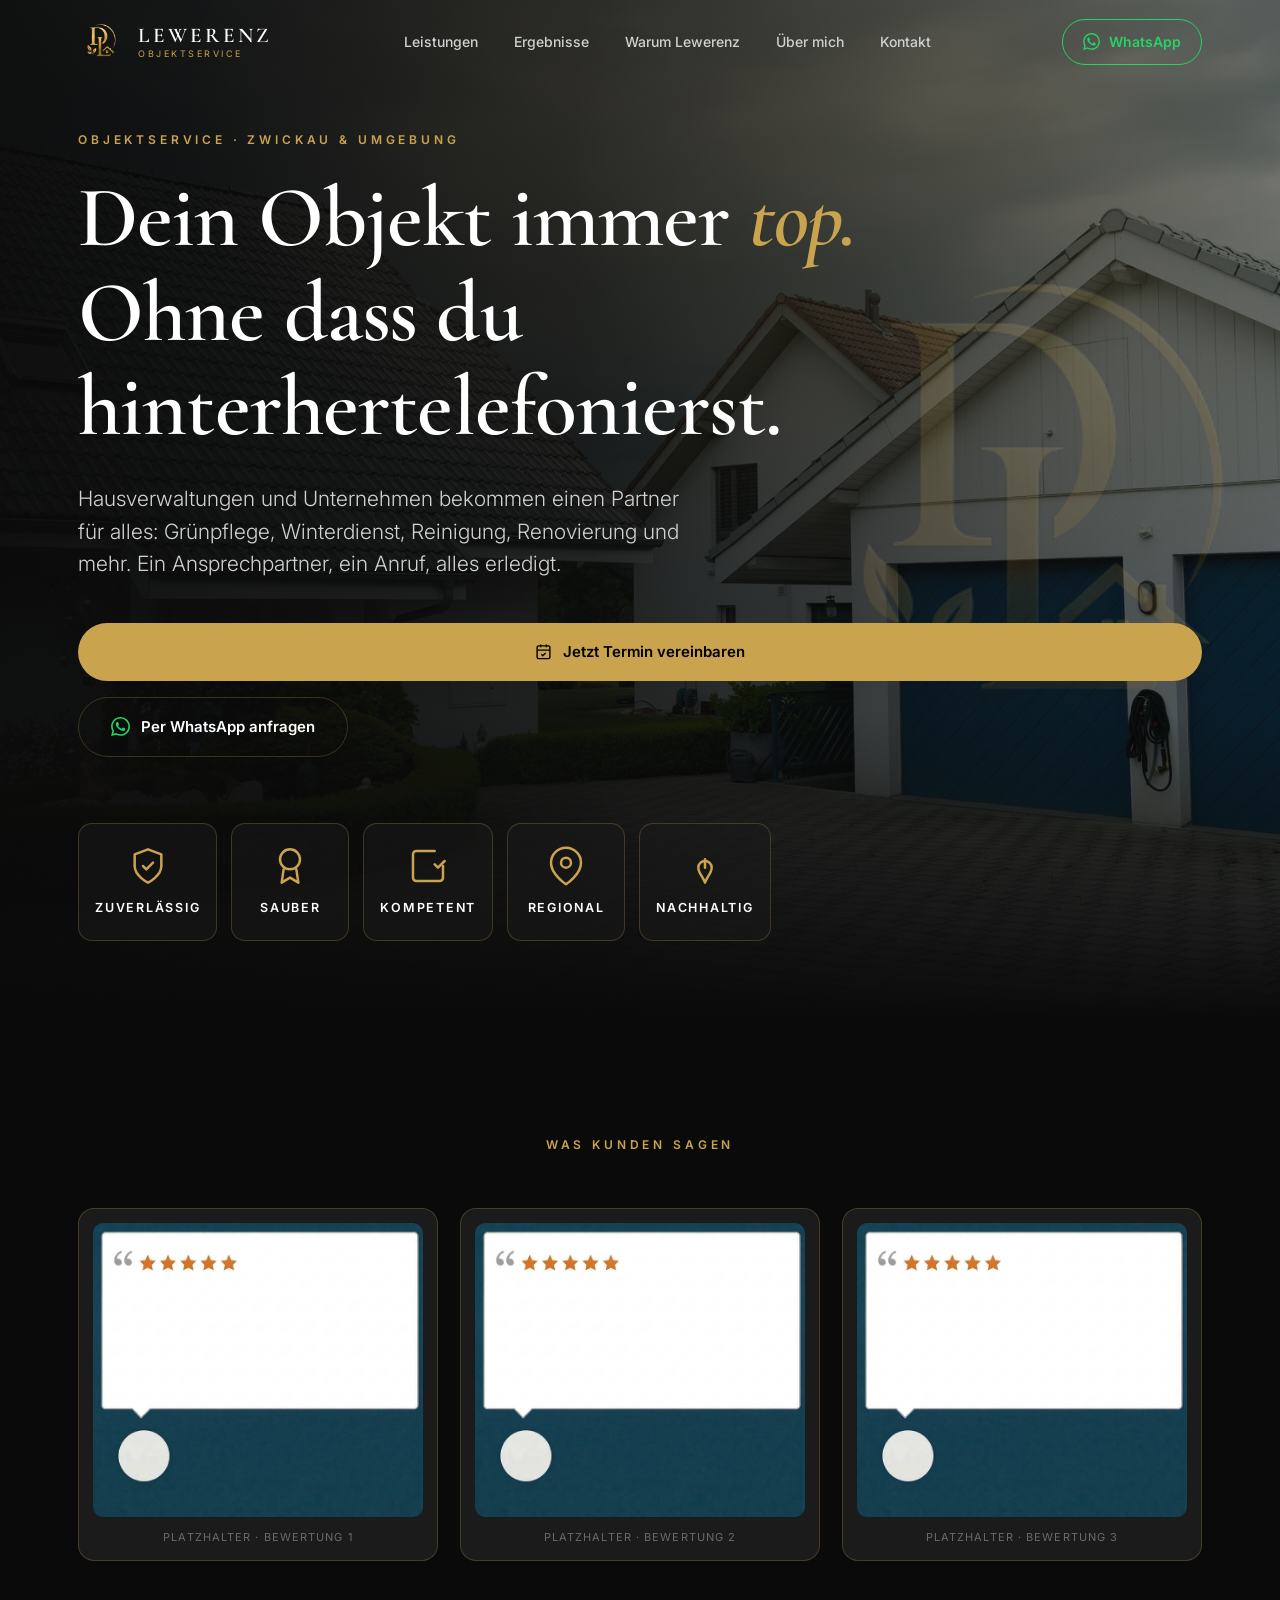
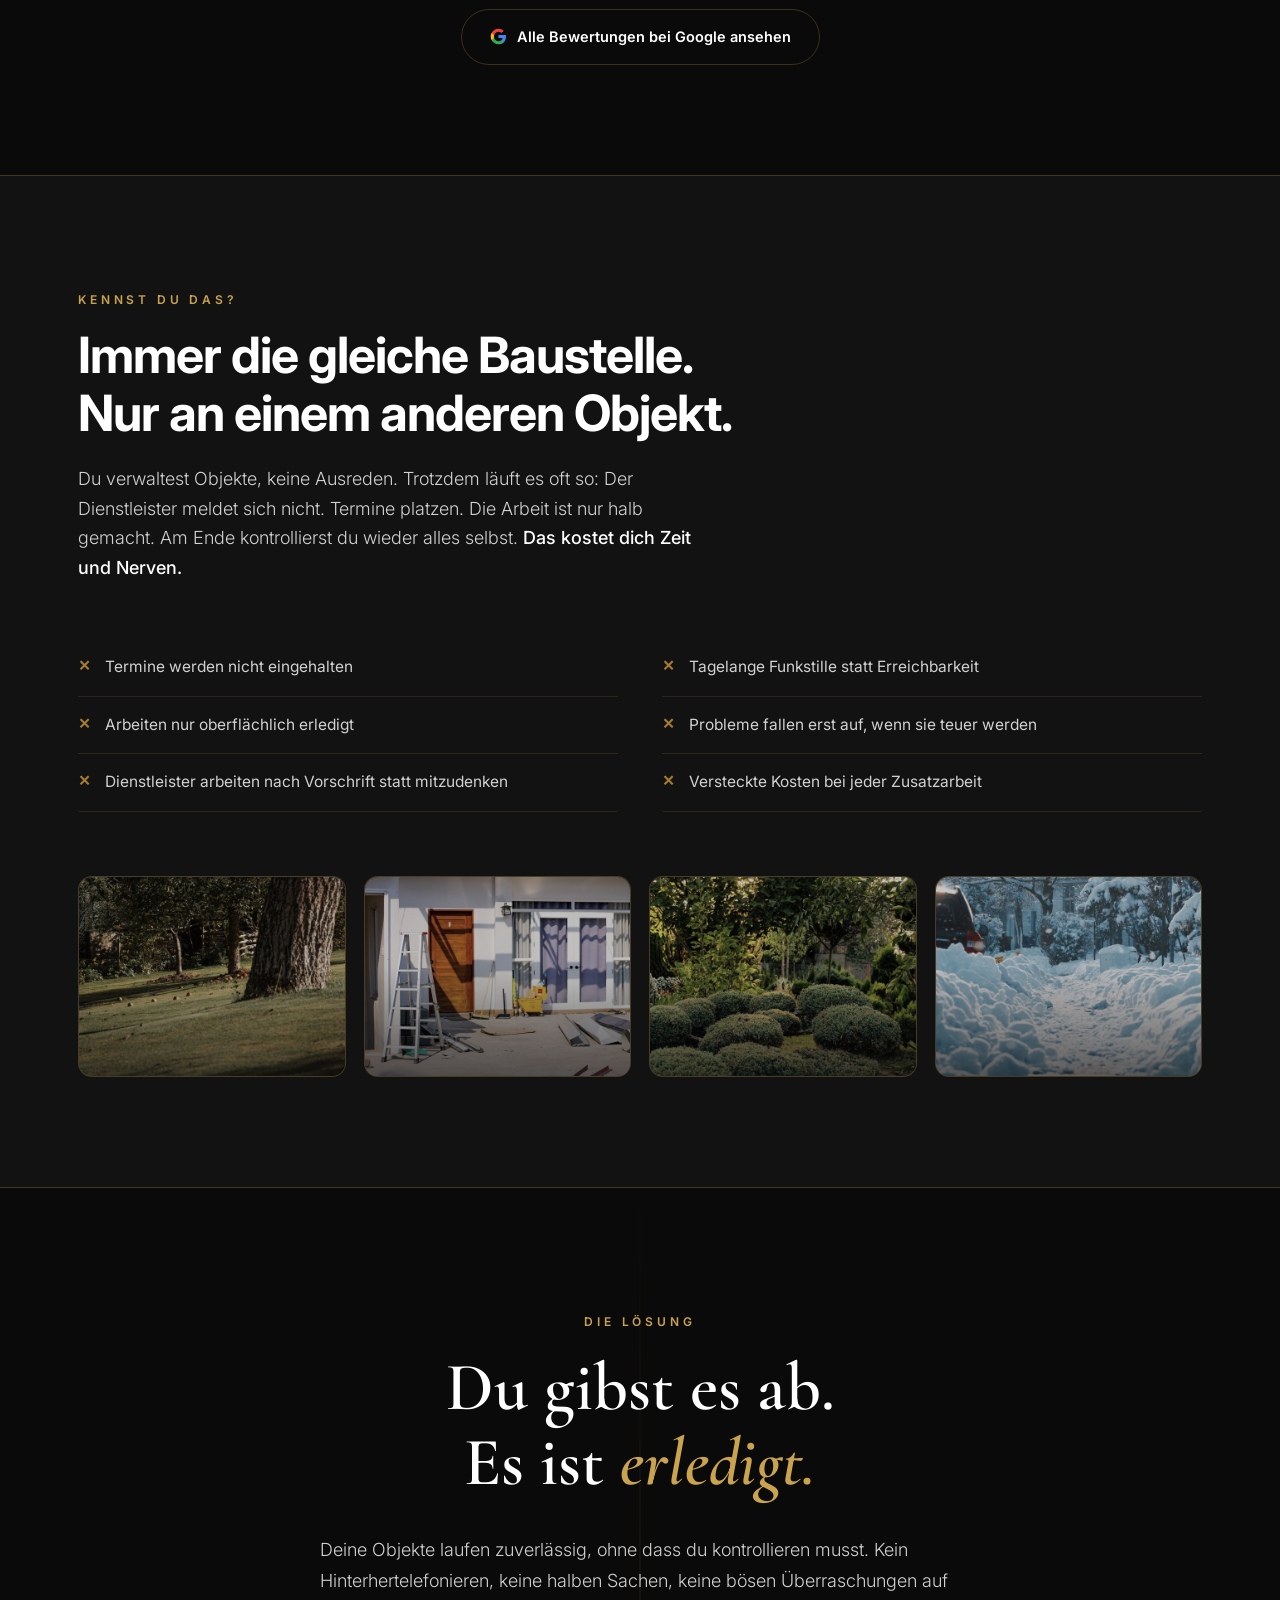
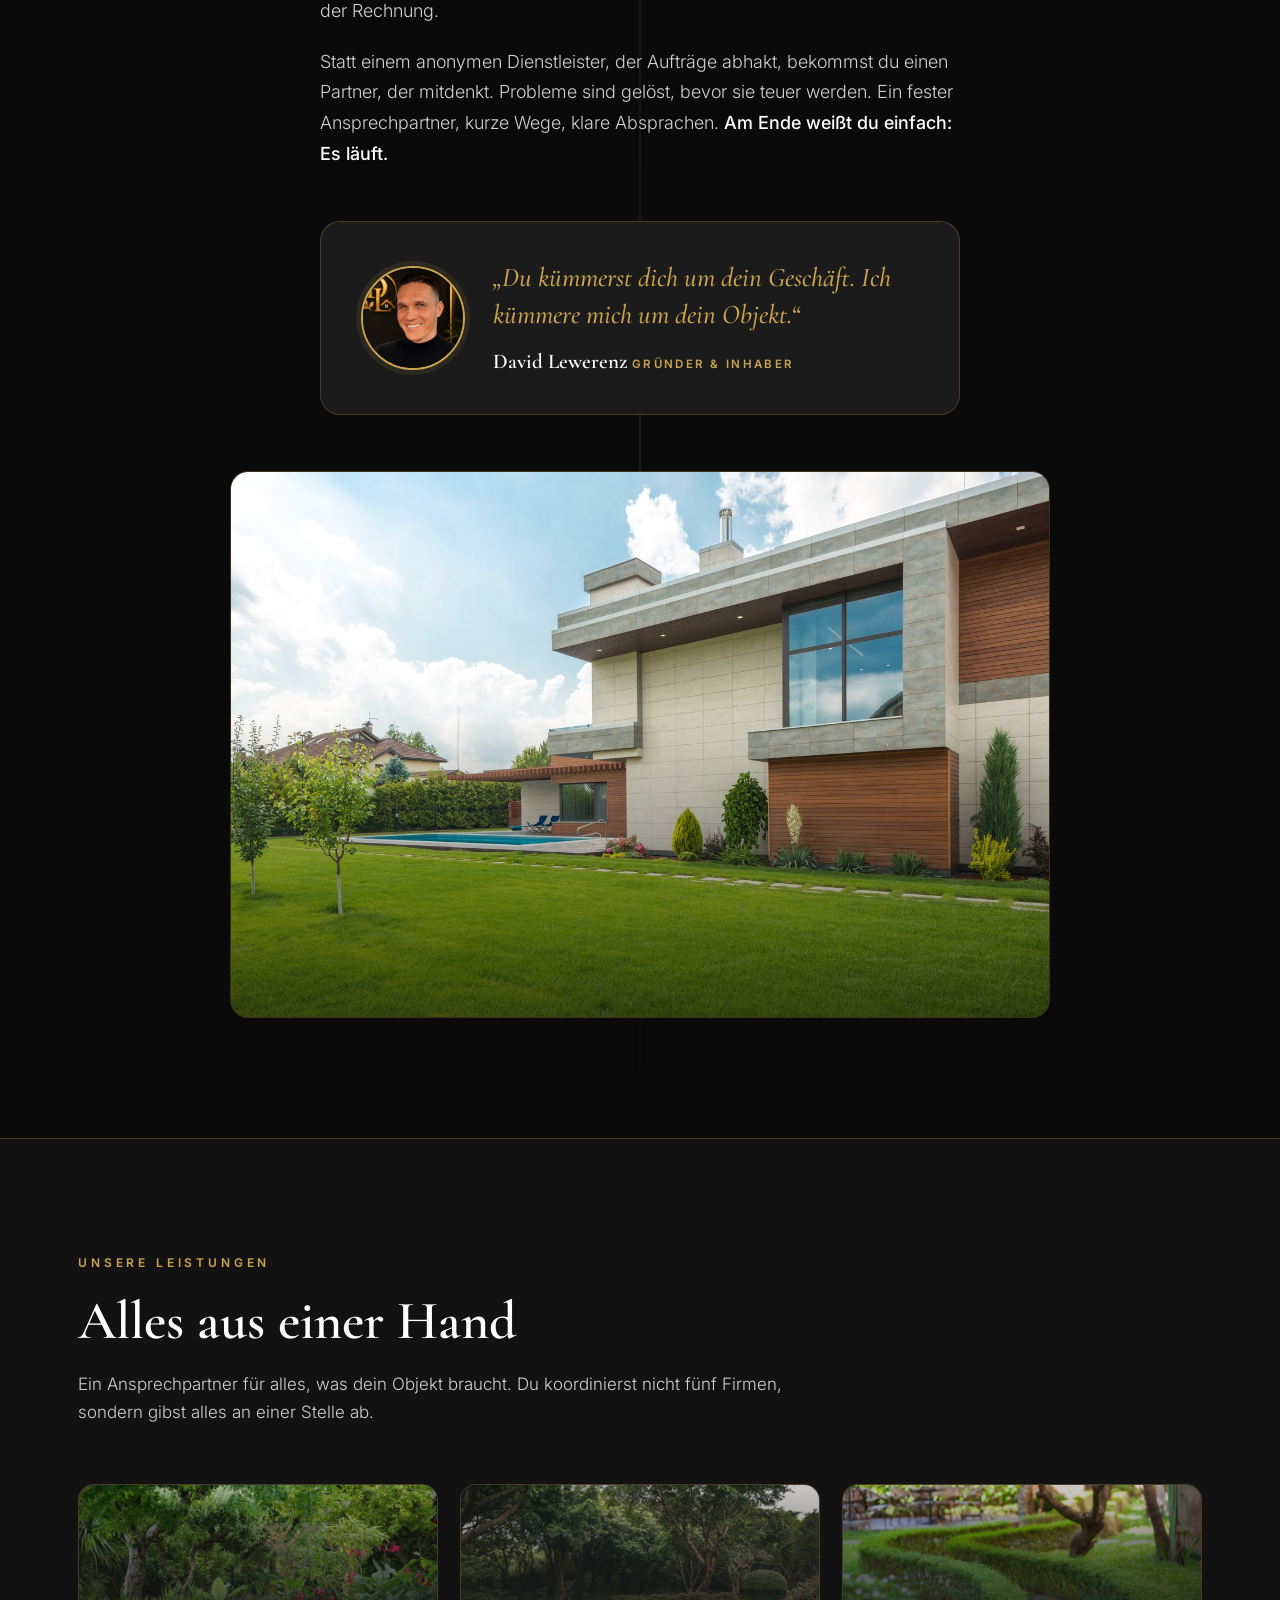
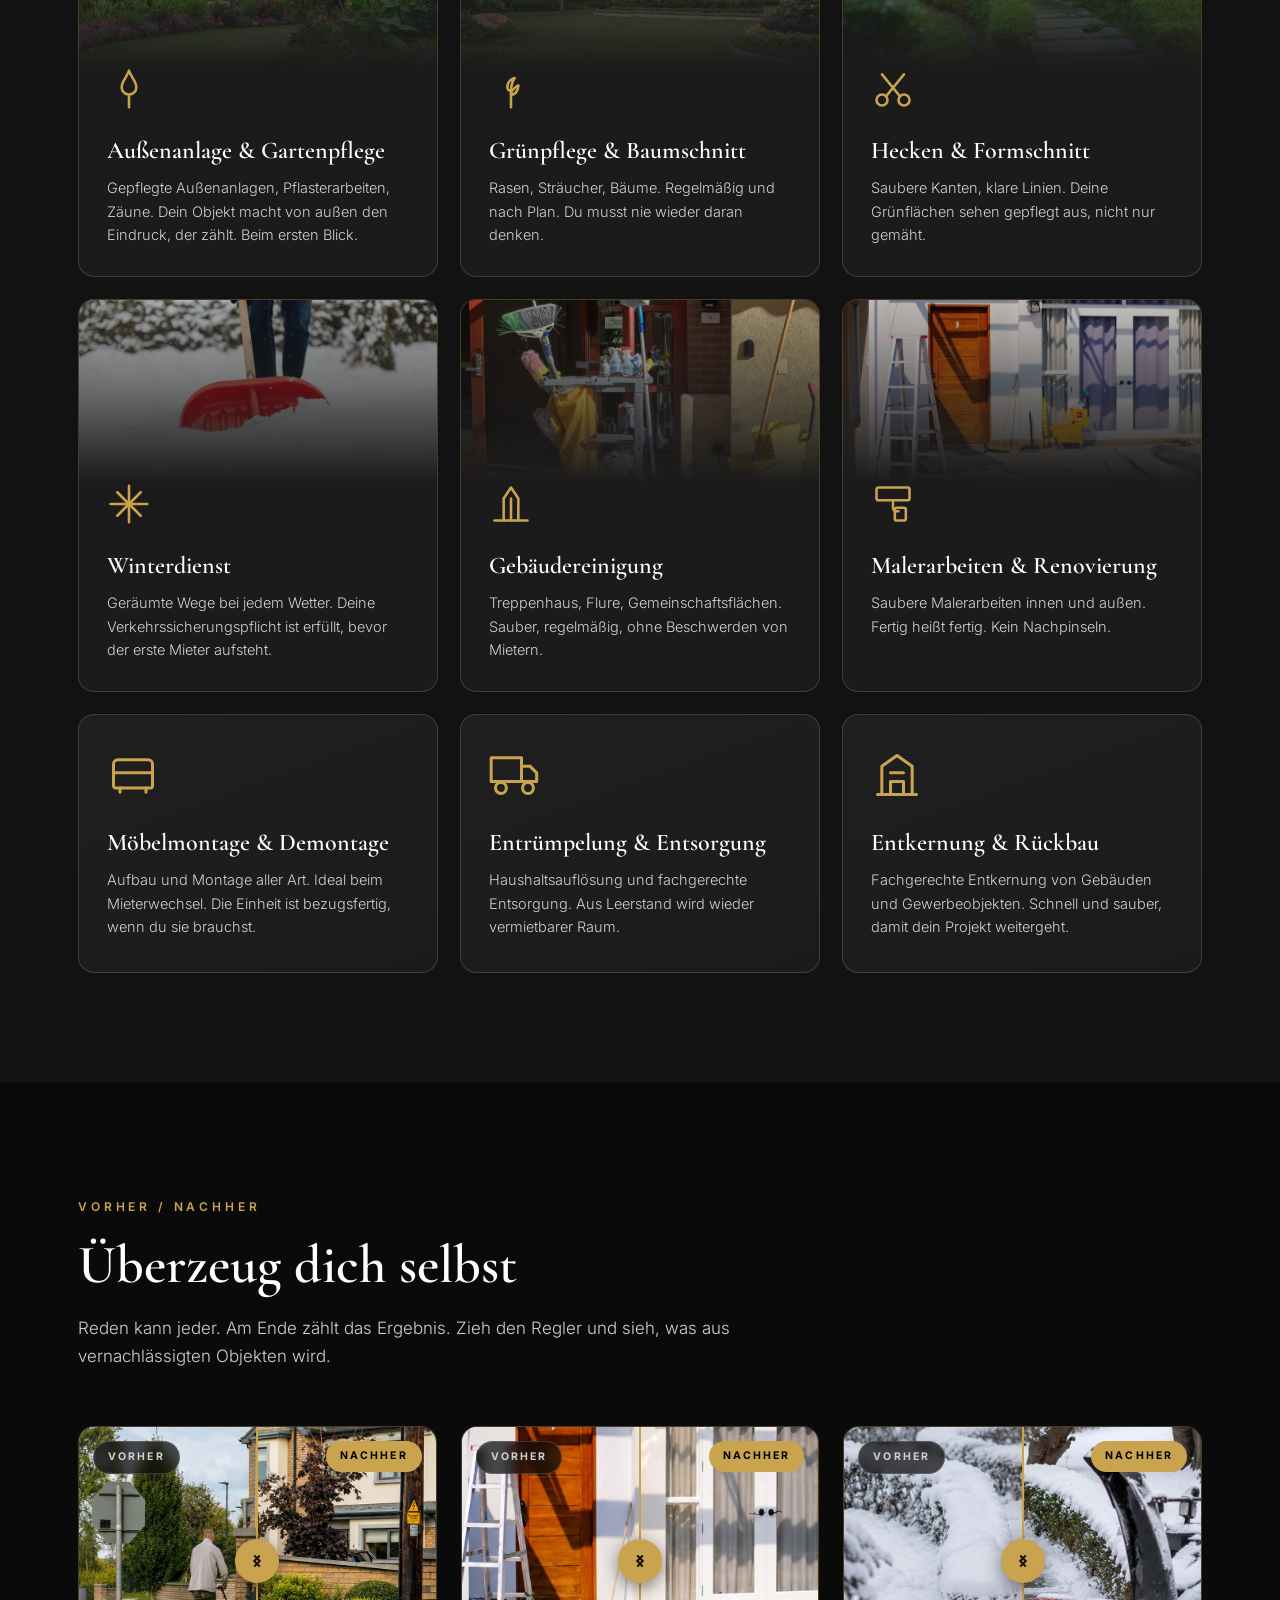
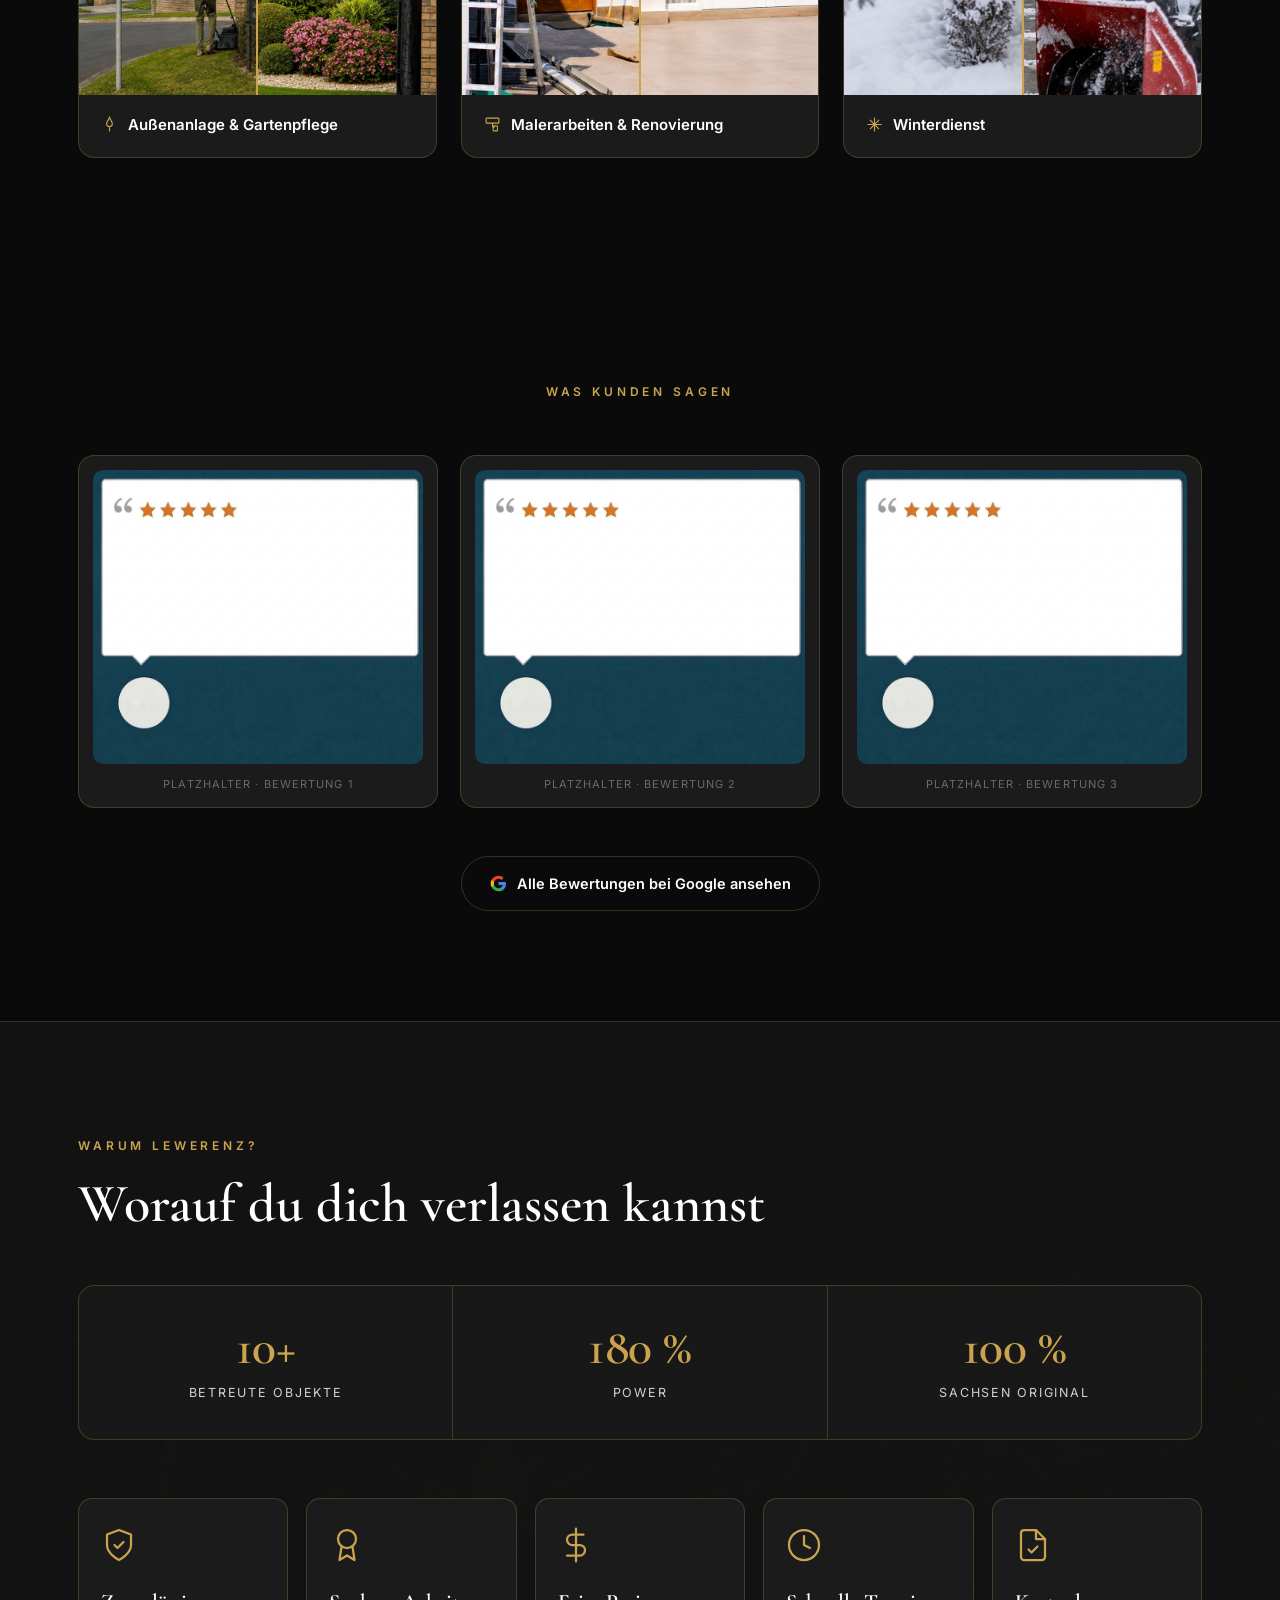
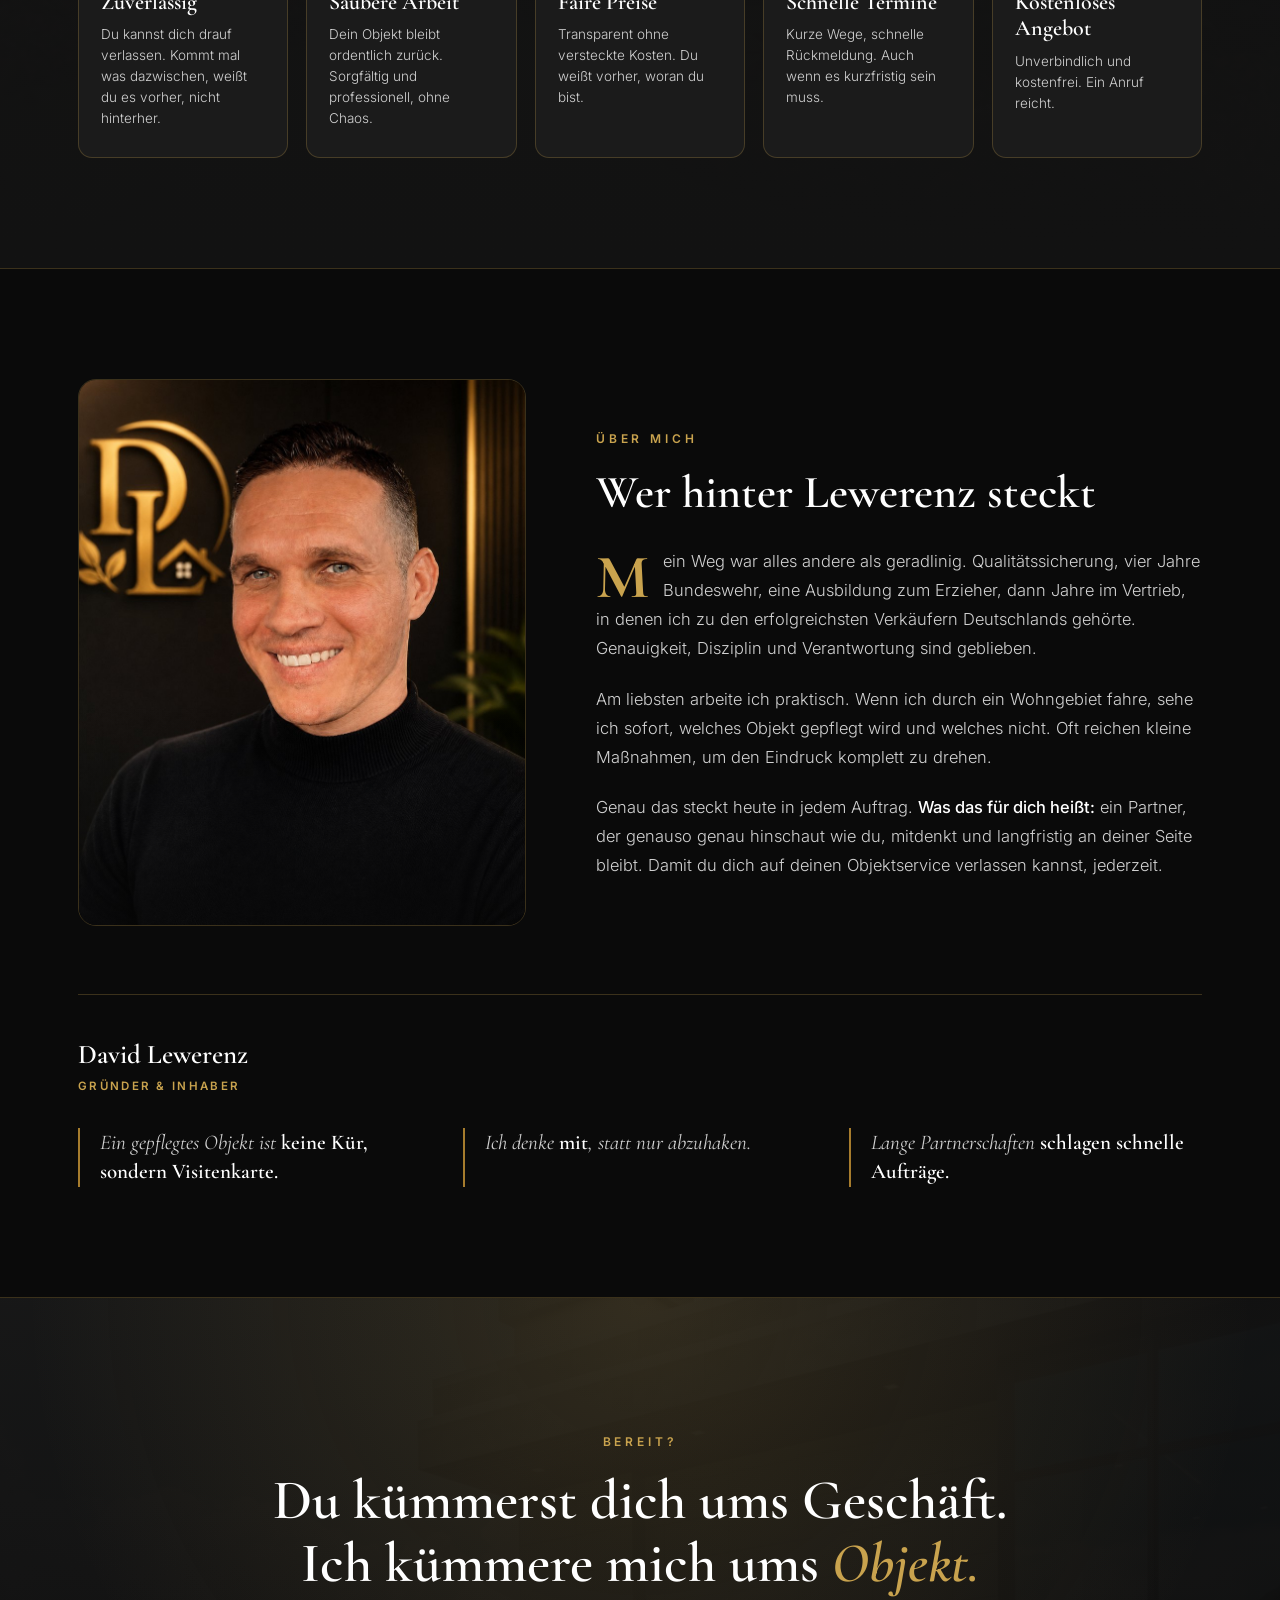
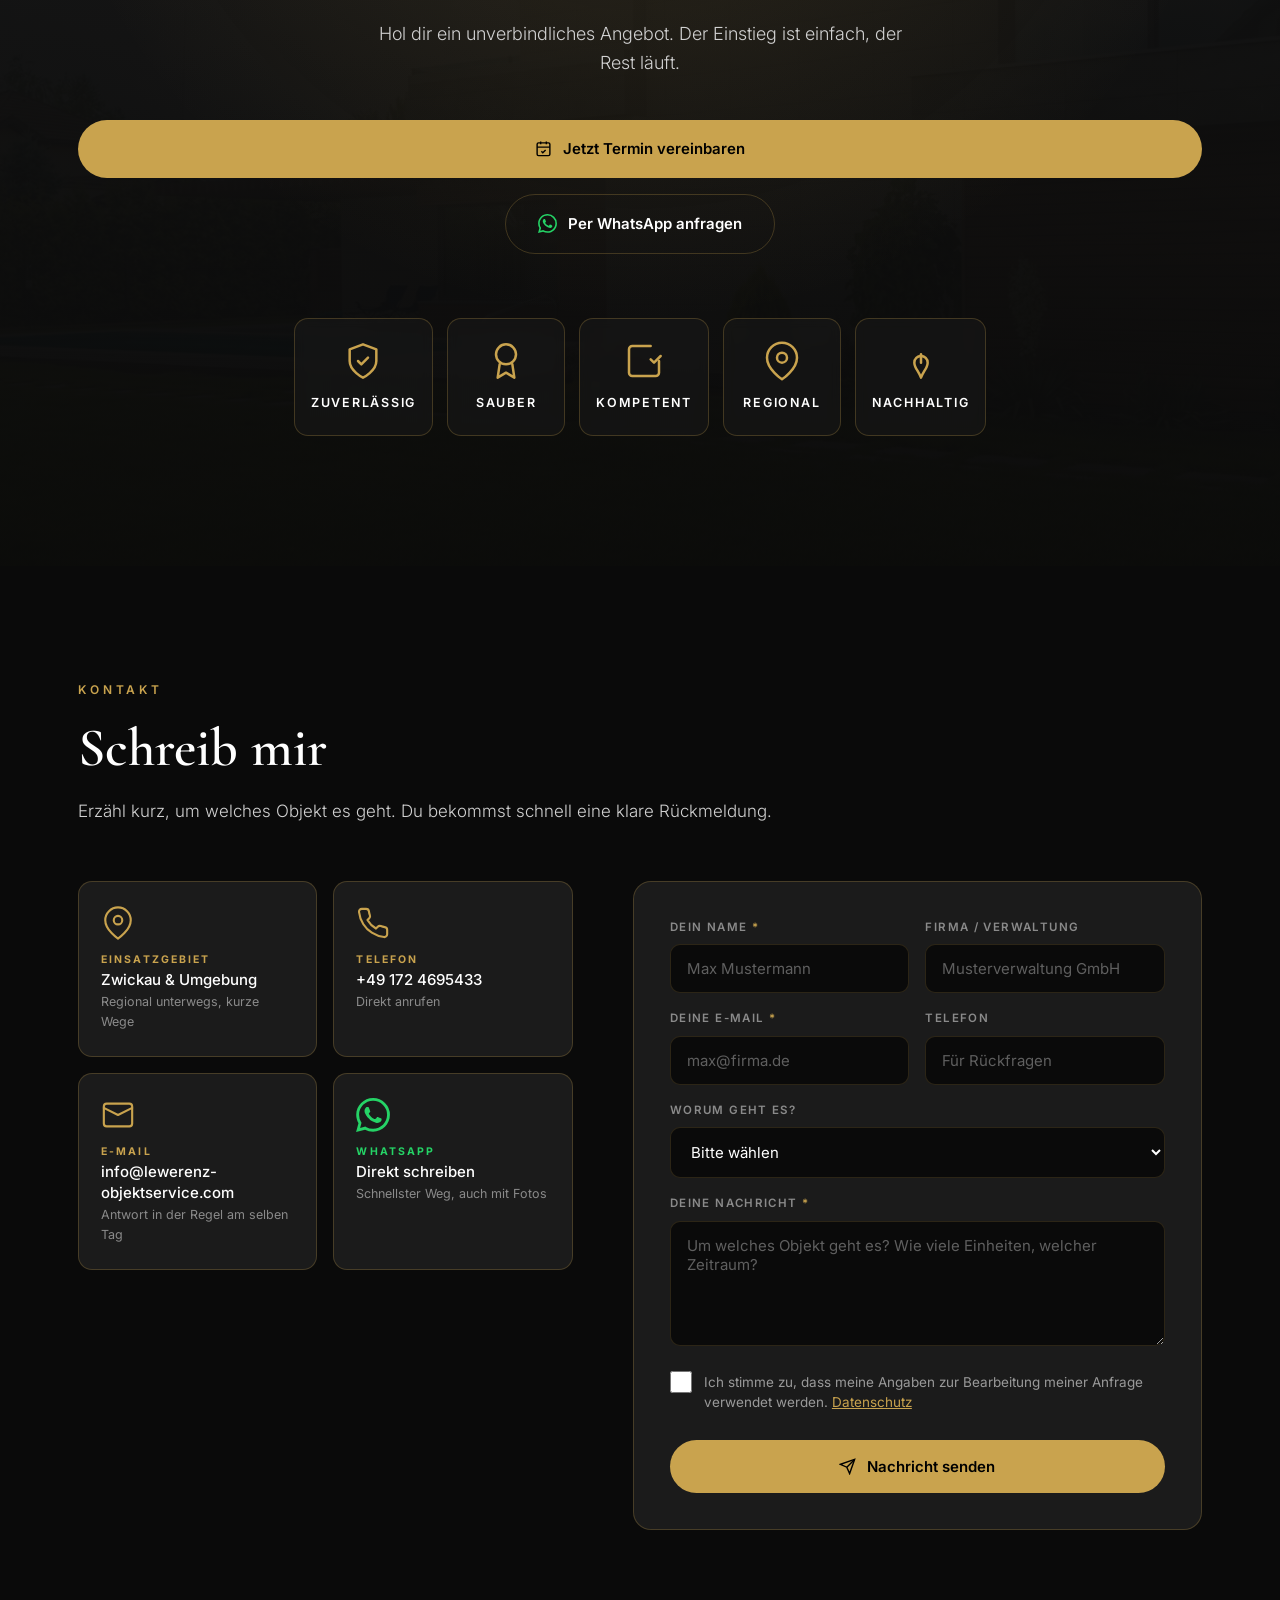
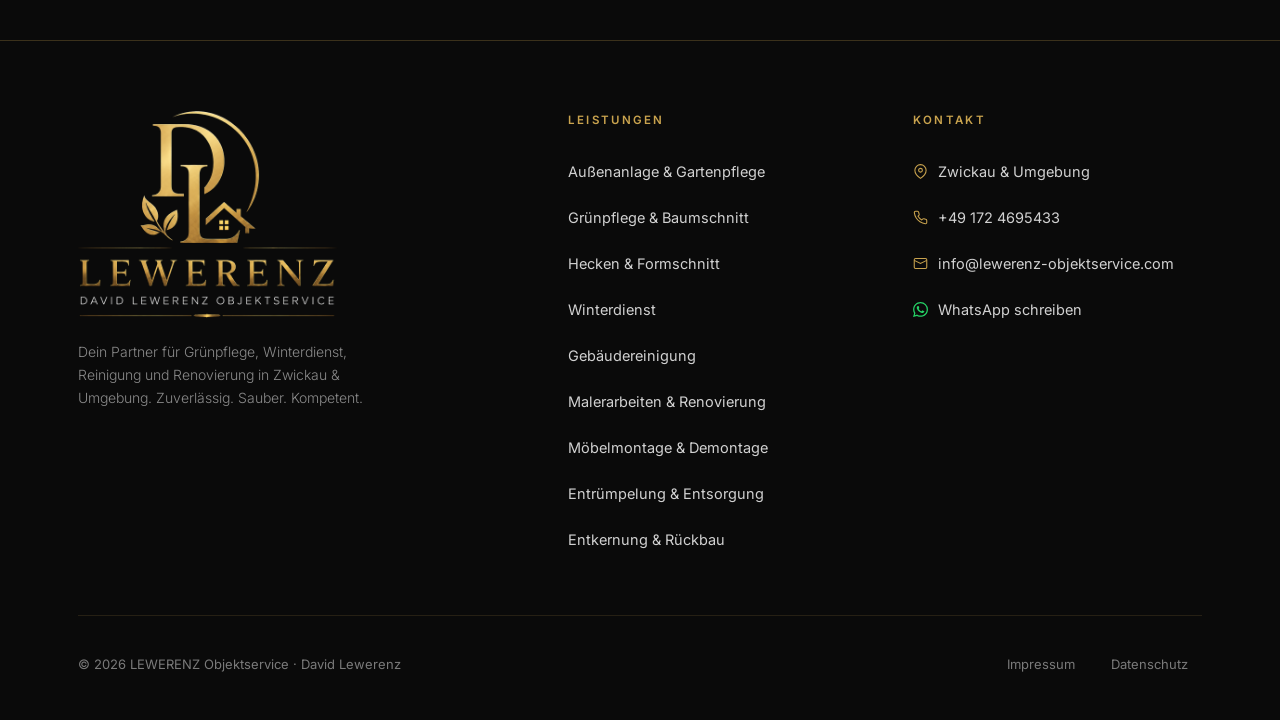
==== commit 74d097bf: "Add files via upload" ====
--- a/index.html
+++ b/index.html
@@ -3,738 +3,1035 @@
 <head>
 <meta charset="UTF-8">
 <meta name="viewport" content="width=device-width, initial-scale=1.0">
-<title>LEWERENZ Objektservice — Dein Objekt immer top</title>
+
+<title>LEWERENZ Objektservice — Zuverlässiger Objektservice in Zwickau &amp; Umgebung</title>
+<meta name="description" content="Objektservice für Hausverwaltungen und Unternehmen in Zwickau: Grünpflege, Winterdienst, Gebäudereinigung, Renovierung und Entrümpelung. Alles aus einer Hand, ein Ansprechpartner.">
+<meta name="author" content="David Lewerenz Objektservice">
+<link rel="canonical" href="https://www.lewerenz-objektservice.com/">
+
+<meta property="og:type" content="website">
+<meta property="og:locale" content="de_DE">
+<meta property="og:site_name" content="LEWERENZ Objektservice">
+<meta property="og:title" content="LEWERENZ Objektservice — Dein Objekt immer top">
+<meta property="og:description" content="Zuverlässiger Partner für Hausverwaltungen und Unternehmen in Zwickau &amp; Umgebung. Grünpflege, Winterdienst, Reinigung, Renovierung.">
+<meta property="og:image" content="assets/logo-mark.png">
+<meta property="og:url" content="https://www.lewerenz-objektservice.com/">
+<meta name="twitter:card" content="summary_large_image">
+
+<link rel="icon" href="assets/logo-mark.png">
+<link rel="apple-touch-icon" href="assets/logo-mark.png">
+<meta name="theme-color" content="#0A0A0A">
+
 <link rel="preconnect" href="https://fonts.googleapis.com">
 <link rel="preconnect" href="https://fonts.gstatic.com" crossorigin>
 <link href="https://fonts.googleapis.com/css2?family=Cormorant+Garamond:wght@500;600;700&family=Inter:wght@300;400;500;600;700&display=swap" rel="stylesheet">
-<style>
-:root{
-  --bg:#0A0A0A;
-  --bg-soft:#121212;
-  --card:#1B1B1B;
-  --card-line:#262626;
-  --gold:#C9A34E;
-  --gold-deep:#A67C2D;
-  --gold-hover:#B48A36;
-  --white:#FFFFFF;
-  --grey:#D1D1D1;
-  --grey-dim:#8A8A8A;
-  --maxw:1180px;
+
+<link rel="stylesheet" href="style.css">
+
+<script type="application/ld+json">
+{
+  "@context": "https://schema.org",
+  "@type": "LocalBusiness",
+  "name": "LEWERENZ Objektservice",
+  "alternateName": "David Lewerenz Objektservice",
+  "description": "Objektservice für Hausverwaltungen und Unternehmen in Zwickau und Umgebung.",
+  "url": "https://www.lewerenz-objektservice.com/",
+  "telephone": "+491724695433",
+  "email": "info@lewerenz-objektservice.com",
+  "founder": { "@type": "Person", "name": "David Lewerenz" },
+  "address": {
+    "@type": "PostalAddress",
+    "addressLocality": "Zwickau",
+    "addressRegion": "Sachsen",
+    "addressCountry": "DE"
+  },
+  "areaServed": { "@type": "City", "name": "Zwickau" },
+  "priceRange": "$$"
 }
-*{margin:0;padding:0;box-sizing:border-box}
-html{scroll-behavior:smooth}
-body{
-  background:var(--bg);
-  color:var(--grey);
-  font-family:'Inter',sans-serif;
-  font-weight:400;
-  line-height:1.6;
-  -webkit-font-smoothing:antialiased;
-  overflow-x:hidden;
-}
-h1,h2,h3{font-family:'Cormorant Garamond',serif;color:var(--white);line-height:1.1;font-weight:600}
-.wrap{max-width:var(--maxw);margin:0 auto;padding:0 28px}
-.eyebrow{
-  font-family:'Inter',sans-serif;
-  font-size:12px;
-  font-weight:600;
-  letter-spacing:.32em;
-  text-transform:uppercase;
-  color:var(--gold);
-}
-a{color:inherit;text-decoration:none}
-
-/* ---------- Header ---------- */
-header{
-  position:fixed;top:0;left:0;right:0;z-index:100;
-  background:rgba(10,10,10,0);
-  transition:background .4s ease,border-color .4s ease;
-  border-bottom:1px solid transparent;
-}
-header.scrolled{background:rgba(10,10,10,.92);backdrop-filter:blur(12px);border-bottom:1px solid var(--card-line)}
-.nav{display:flex;align-items:center;justify-content:space-between;height:80px}
-.brand{display:flex;align-items:center;gap:14px}
-.monogram{
-  width:46px;height:46px;flex-shrink:0;
-  display:flex;align-items:center;justify-content:center;
-}
-.monogram img{width:100%;height:100%;object-fit:contain;display:block}
-.brand-text{display:flex;flex-direction:column;line-height:1.05}
-.brand-text b{font-family:'Cormorant Garamond',serif;font-size:21px;font-weight:600;color:var(--white);letter-spacing:.18em}
-.brand-text span{font-size:9px;letter-spacing:.28em;color:var(--gold);text-transform:uppercase;margin-top:2px}
-.nav-links{display:flex;gap:38px;align-items:center}
-.nav-links a{font-size:14px;font-weight:500;color:var(--grey);transition:color .25s;letter-spacing:.02em}
-.nav-links a:hover{color:var(--gold)}
-.nav-phone{
-  display:inline-flex;align-items:center;gap:9px;
-  border:1px solid var(--gold);color:var(--gold);
-  padding:11px 20px;border-radius:50px;font-size:14px;font-weight:600;
-  transition:all .25s;
-}
-.nav-phone:hover{background:var(--gold);color:#000}
-.burger{display:none;flex-direction:column;gap:5px;cursor:pointer;background:none;border:0;padding:8px}
-.burger span{width:24px;height:2px;background:var(--gold);transition:.3s}
-
-/* ---------- Hero ---------- */
-.hero{
-  position:relative;min-height:100vh;display:flex;align-items:center;
-  padding:120px 0 80px;overflow:hidden;
-}
-.hero::before{
-  content:"";position:absolute;inset:0;
-  background:
-    linear-gradient(90deg,rgba(10,10,10,.97) 0%,rgba(10,10,10,.88) 45%,rgba(10,10,10,.55) 100%),
-    url('img/hero.jpg') center/cover no-repeat;
-  pointer-events:none;
-}
-.hero::after{
-  content:"";position:absolute;inset:0;
-  background:
-    radial-gradient(120% 90% at 80% 10%,rgba(201,163,78,.14) 0%,transparent 55%),
-    linear-gradient(to bottom,transparent 70%,var(--bg) 100%);
-  pointer-events:none;
-}
-/* oversized ghost monogram as signature backdrop */
-.hero-ghost{
-  position:absolute;right:-4%;top:50%;transform:translateY(-50%);
-  width:clamp(420px,46vw,680px);opacity:.13;
-  user-select:none;pointer-events:none;z-index:1;
-}
-.hero-ghost img{width:100%;display:block;filter:grayscale(.2)}
-.hero-inner{position:relative;z-index:2;max-width:780px}
-.hero .eyebrow{opacity:0;animation:rise .8s ease forwards .1s}
-.hero h1{
-  font-size:clamp(44px,7vw,86px);font-weight:600;margin:22px 0 0;letter-spacing:-.01em;
-  opacity:0;animation:rise .9s ease forwards .25s;
-}
-.hero h1 .accent{color:var(--gold);font-style:italic}
-.hero-sub{
-  font-size:clamp(17px,2.1vw,21px);color:var(--grey);max-width:620px;
-  margin-top:28px;font-weight:300;line-height:1.55;
-  opacity:0;animation:rise .9s ease forwards .45s;
-}
-.hero-cta{display:flex;gap:16px;margin-top:42px;flex-wrap:wrap;opacity:0;animation:rise .9s ease forwards .6s}
-.btn{
-  display:inline-flex;align-items:center;gap:10px;cursor:pointer;border:none;
-  font-family:'Inter',sans-serif;font-size:15px;font-weight:600;letter-spacing:.01em;
-  padding:16px 30px;border-radius:50px;transition:all .28s ease;
-}
-.btn-primary{background:var(--gold);color:#000}
-.btn-primary:hover{background:var(--gold-hover);transform:translateY(-2px);box-shadow:0 14px 34px rgba(201,163,78,.30)}
-.btn-ghost{background:transparent;color:var(--white);border:1px solid var(--card-line)}
-.btn-ghost:hover{border-color:var(--gold);color:var(--gold)}
-.hero-trust{
-  display:flex;gap:30px;margin-top:64px;flex-wrap:wrap;
-  opacity:0;animation:rise .9s ease forwards .8s;
-}
-.hero-trust div{display:flex;align-items:center;gap:9px;font-size:13.5px;font-weight:500;color:var(--grey);letter-spacing:.04em}
-.hero-trust svg{width:17px;height:17px;stroke:var(--gold);flex-shrink:0}
-@keyframes rise{from{opacity:0;transform:translateY(26px)}to{opacity:1;transform:translateY(0)}}
-
-/* ---------- Bild-Bausteine ---------- */
-.svc-img{
-  width:calc(100% + 60px);margin:0 -30px 22px;height:180px;overflow:hidden;
-  margin-top:-34px;position:relative;
-}
-.svc-img img{width:100%;height:100%;object-fit:cover;display:block;transition:transform .6s ease}
-.svc-img::after{
-  content:"";position:absolute;inset:0;
-  background:linear-gradient(to bottom,rgba(10,10,10,.25),rgba(27,27,27,.95) 92%);
-}
-.svc:hover .svc-img img{transform:scale(1.06)}
-
-.problem-media{border-radius:16px;overflow:hidden;border:1px solid var(--card-line);position:relative}
-.problem-media img{width:100%;height:100%;object-fit:cover;display:block;aspect-ratio:4/3}
-.problem-media::after{
-  content:"";position:absolute;inset:0;
-  background:linear-gradient(to top,rgba(10,10,10,.75),transparent 60%);
-}
-
-.solution-media{
-  max-width:820px;margin:52px auto 0;border-radius:18px;overflow:hidden;
-  border:1px solid var(--card-line);position:relative;
-}
-.solution-media img{width:100%;display:block;aspect-ratio:3/2;object-fit:cover}
-.solution-media::after{
-  content:"";position:absolute;inset:0;
-  background:linear-gradient(to top,rgba(10,10,10,.6),transparent 55%);
-}
-
-.story-media{border-radius:18px;overflow:hidden;border:1px solid var(--card-line);margin-bottom:26px;position:relative}
-.story-media img{width:100%;display:block;aspect-ratio:9/11;object-fit:cover}
-.story-media::after{content:"";position:absolute;inset:0;background:linear-gradient(to top,rgba(10,10,10,.55),transparent 42%)}
-
-.contact-media{border-radius:18px;overflow:hidden;border:1px solid var(--card-line);margin-bottom:26px;position:relative}
-.contact-media img{width:100%;display:block;aspect-ratio:5/4;object-fit:cover}
-.contact-media::after{content:"";position:absolute;inset:0;background:linear-gradient(to top,rgba(10,10,10,.65),transparent 60%)}
-
-/* ---------- Section base ---------- */
-section{position:relative}
-.sec{padding:110px 0}
-.sec-head{margin-bottom:62px;max-width:760px}
-.sec-head h2{font-size:clamp(34px,4.6vw,54px);margin-top:16px}
-.sec-head .lead{margin-top:20px;font-size:17px;color:var(--grey);font-weight:300;line-height:1.65}
-
-/* signature vertical thread connecting sections */
-.thread{position:absolute;left:50%;top:0;bottom:0;width:1px;background:linear-gradient(to bottom,transparent,rgba(201,163,78,.22),transparent);transform:translateX(-50%);z-index:0;pointer-events:none}
-
-/* ---------- Problem ---------- */
-.problem{background:var(--bg-soft);border-top:1px solid var(--card-line);border-bottom:1px solid var(--card-line)}
-.problem-grid{display:grid;grid-template-columns:1.1fr 1fr;gap:60px;align-items:start}
-.problem-lead p{font-size:19px;color:var(--white);font-weight:300;line-height:1.6;margin-bottom:20px;max-width:430px}
-.problem-lead p:last-child{color:var(--grey);font-size:17px}
-.pain-list{list-style:none;display:flex;flex-direction:column;gap:2px}
-.pain-list li{
-  display:flex;align-items:flex-start;gap:14px;padding:16px 0;
-  border-bottom:1px solid var(--card-line);font-size:15.5px;color:var(--grey);
-}
-.pain-list li:first-child{padding-top:0}
-.pain-x{color:var(--gold-deep);font-weight:600;flex-shrink:0;font-size:15px;margin-top:1px}
-
-/* ---------- Solution ---------- */
-.solution{text-align:center;padding:130px 0}
-.solution .eyebrow{display:block;margin-bottom:18px}
-.solution h2{font-size:clamp(38px,6vw,68px);max-width:880px;margin:0 auto}
-.solution h2 .accent{color:var(--gold);font-style:italic}
-.solution-body{max-width:640px;margin:34px auto 0}
-.solution-body p{font-size:18px;font-weight:300;line-height:1.7;margin-bottom:20px}
-.solution-quote{
-  display:inline-block;margin-top:30px;font-family:'Cormorant Garamond',serif;
-  font-style:italic;font-size:28px;color:var(--gold);font-weight:500;
-}
-
-/* ---------- Services ---------- */
-.services{background:var(--bg-soft);border-top:1px solid var(--card-line)}
-.svc-grid{display:grid;grid-template-columns:repeat(3,1fr);gap:22px}
-.svc{
-  background:var(--card);border:1px solid var(--card-line);border-radius:16px;
-  padding:34px 30px;transition:all .35s ease;position:relative;overflow:hidden;
-}
-.svc::after{content:"";position:absolute;left:0;top:0;height:2px;width:0;background:var(--gold);transition:width .4s ease}
-.svc:hover{transform:translateY(-6px);border-color:rgba(201,163,78,.4);background:#1f1f1f}
-.svc:hover::after{width:100%}
-.svc-ico{width:48px;height:48px;margin-bottom:22px;stroke:var(--gold);stroke-width:1.4;fill:none}
-.svc h3{font-size:25px;margin-bottom:12px;letter-spacing:.01em}
-.svc p{font-size:15px;color:var(--grey);line-height:1.6;font-weight:300}
-
-/* ---------- Vorher/Nachher ---------- */
-.ba-grid{display:grid;grid-template-columns:repeat(3,1fr);gap:22px}
-.ba-card{border:1px solid var(--card-line);border-radius:16px;overflow:hidden;background:var(--card)}
-.ba-pair{display:grid;grid-template-columns:1fr 1fr;height:230px}
-.ba-half{position:relative;display:flex;align-items:flex-end;padding:16px;overflow:hidden}
-.ba-half img{position:absolute;inset:0;width:100%;height:100%;object-fit:cover}
-.ba-before::after,.ba-after::after{
-  content:"";position:absolute;inset:0;
-}
-.ba-before::after{background:linear-gradient(to top,rgba(10,10,10,.85),rgba(10,10,10,.35));}
-.ba-after::after{background:linear-gradient(to top,rgba(10,10,10,.7),rgba(201,163,78,.12));}
-.ba-before img{filter:saturate(.55) brightness(.8)}
-.ba-tag{
-  position:relative;z-index:2;font-size:11px;font-weight:700;letter-spacing:.22em;
-  text-transform:uppercase;padding:6px 12px;border-radius:50px;
-}
-.ba-before .ba-tag{background:rgba(0,0,0,.55);color:var(--grey-dim)}
-.ba-after .ba-tag{background:var(--gold);color:#000}
-.ba-divider{position:absolute;left:50%;top:0;bottom:0;width:1px;background:var(--gold);opacity:.5;z-index:3}
-.ba-label{padding:18px 22px;font-size:15px;font-weight:600;color:var(--white)}
-.ba-note{font-size:13px;color:var(--grey-dim);text-align:center;margin-top:30px;font-style:italic}
-
-/* ---------- Why / stats ---------- */
-.why{position:relative;border-top:1px solid var(--card-line);border-bottom:1px solid var(--card-line);overflow:hidden}
-.why::before{content:"";position:absolute;inset:0;background:url('img/why-bg.jpg') center/cover no-repeat;opacity:.20}
-.why::after{content:"";position:absolute;inset:0;background:linear-gradient(to bottom,var(--bg-soft) 0%,rgba(18,18,18,.92) 50%,var(--bg-soft) 100%)}
-.why > .wrap{position:relative;z-index:2}
-.stats{
-  display:flex;gap:0;margin-bottom:64px;border:1px solid var(--card-line);
-  border-radius:16px;overflow:hidden;background:var(--card);
-}
-.stat{flex:1;padding:36px 28px;text-align:center;border-right:1px solid var(--card-line)}
-.stat:last-child{border-right:0}
-.stat b{display:block;font-family:'Cormorant Garamond',serif;font-size:46px;color:var(--gold);font-weight:600;line-height:1}
-.stat span{display:block;margin-top:10px;font-size:13px;letter-spacing:.12em;text-transform:uppercase;color:var(--grey-dim)}
-.why-grid{display:grid;grid-template-columns:repeat(5,1fr);gap:18px}
-.why-card{
-  background:var(--card);border:1px solid var(--card-line);border-radius:14px;
-  padding:28px 22px;transition:all .3s ease;
-}
-.why-card:hover{border-color:rgba(201,163,78,.4);transform:translateY(-4px)}
-.why-ico{width:34px;height:34px;stroke:var(--gold);stroke-width:1.5;fill:none;margin-bottom:18px}
-.why-card h3{font-size:21px;margin-bottom:9px}
-.why-card p{font-size:13.5px;color:var(--grey);line-height:1.55;font-weight:300}
-
-/* ---------- Story ---------- */
-.story-grid{display:grid;grid-template-columns:.85fr 1.15fr;gap:70px;align-items:start}
-.story-aside{position:sticky;top:120px}
-.story-card{
-  border:1px solid var(--card-line);border-radius:18px;background:var(--card);
-  padding:40px 34px;
-}
-.story-portrait{
-  width:86px;height:86px;border-radius:50%;border:1.5px solid var(--gold);
-  overflow:hidden;margin-bottom:24px;flex-shrink:0;
-}
-.story-portrait img{width:100%;height:100%;object-fit:cover;display:block}
-.story-card .name{font-family:'Cormorant Garamond',serif;font-size:26px;color:var(--white);font-weight:600}
-.story-card .role{font-size:12.5px;letter-spacing:.2em;text-transform:uppercase;color:var(--gold);margin-top:6px}
-.creed{list-style:none;margin-top:28px;display:flex;flex-direction:column;gap:16px}
-.creed li{font-family:'Cormorant Garamond',serif;font-size:21px;font-style:italic;color:var(--grey);line-height:1.35;padding-left:18px;border-left:2px solid var(--gold-deep)}
-.creed li b{color:var(--white);font-style:normal;font-weight:600}
-.story-body p{font-size:16.5px;color:var(--grey);font-weight:300;line-height:1.75;margin-bottom:22px}
-.story-body p:first-child::first-letter{
-  font-family:'Cormorant Garamond',serif;font-size:62px;float:left;line-height:.8;
-  color:var(--gold);font-weight:700;margin:6px 14px 0 0;
-}
-
-/* ---------- Final CTA ---------- */
-.final{
-  text-align:center;padding:130px 0;position:relative;overflow:hidden;
-  background:var(--bg-soft);border-top:1px solid var(--card-line);
-}
-.final::before{
-  content:"";position:absolute;inset:0;
-  background:url('img/final-bg.jpg') center/cover no-repeat;opacity:.22;
-}
-.final::after{
-  content:"";position:absolute;inset:0;
-  background:
-    radial-gradient(80% 120% at 50% 0%,rgba(201,163,78,.16),transparent 60%),
-    linear-gradient(to bottom,rgba(18,18,18,.86),rgba(10,10,10,.94));
-}
-.final-inner{position:relative;z-index:2;max-width:720px;margin:0 auto}
-.final h2{font-size:clamp(34px,5vw,56px)}
-.final h2 .accent{color:var(--gold);font-style:italic}
-.final p{font-size:18px;font-weight:300;margin:24px auto 0;max-width:560px;line-height:1.65}
-.final .hero-cta{justify-content:center;margin-top:40px}
-
-/* ---------- Contact ---------- */
-.contact-grid{display:grid;grid-template-columns:1fr 1.1fr;gap:64px;align-items:start}
-.contact-info{display:flex;flex-direction:column;gap:4px}
-.contact-row{display:flex;align-items:center;gap:16px;padding:18px 0;border-bottom:1px solid var(--card-line)}
-.contact-row:last-child{border-bottom:0}
-.contact-row svg{width:20px;height:20px;stroke:var(--gold);fill:none;stroke-width:1.6;flex-shrink:0}
-.contact-row span{font-size:15.5px;color:var(--grey)}
-.form{background:var(--card);border:1px solid var(--card-line);border-radius:18px;padding:36px}
-.form-row{display:grid;grid-template-columns:1fr 1fr;gap:16px;margin-bottom:16px}
-.field{display:flex;flex-direction:column}
-.field label{font-size:12px;letter-spacing:.1em;text-transform:uppercase;color:var(--grey-dim);margin-bottom:8px}
-.field input,.field textarea{
-  background:var(--bg);border:1px solid var(--card-line);border-radius:10px;
-  padding:14px 16px;color:var(--white);font-family:'Inter',sans-serif;font-size:15px;
-  transition:border-color .25s;resize:vertical;
-}
-.field input:focus,.field textarea:focus{outline:none;border-color:var(--gold)}
-.form .btn-primary{width:100%;justify-content:center;margin-top:8px}
-
-/* ---------- Footer ---------- */
-footer{background:var(--bg);border-top:1px solid var(--card-line);padding:64px 0 34px}
-.foot-grid{display:grid;grid-template-columns:1.4fr 1fr 1fr;gap:48px;margin-bottom:48px}
-.foot-logo{display:block;max-width:270px}
-.foot-logo img{width:100%;display:block}
-.foot-brand p{font-size:14px;color:var(--grey-dim);max-width:300px;margin-top:20px;line-height:1.6;font-weight:300}
-.foot-col h4{font-size:12px;letter-spacing:.2em;text-transform:uppercase;color:var(--gold);margin-bottom:20px;font-family:'Inter',sans-serif;font-weight:600}
-.foot-col a{display:block;font-size:14.5px;color:var(--grey);margin-bottom:13px;transition:color .2s}
-.foot-col a:hover{color:var(--gold)}
-.socials{display:flex;gap:12px;margin-top:22px}
-.socials a{width:40px;height:40px;border:1px solid var(--card-line);border-radius:50%;display:flex;align-items:center;justify-content:center;transition:all .25s}
-.socials a:hover{border-color:var(--gold);background:var(--gold)}
-.socials a:hover svg{stroke:#0A0A0A}
-.socials svg{width:17px;height:17px;stroke:var(--gold);fill:none;stroke-width:1.6}
-.foot-bottom{border-top:1px solid var(--card-line);padding-top:26px;display:flex;justify-content:space-between;flex-wrap:wrap;gap:12px;font-size:13px;color:var(--grey-dim)}
-.foot-bottom a{color:var(--grey-dim)}
-.foot-bottom a:hover{color:var(--gold)}
-
-/* ---------- Reveal on scroll ---------- */
-.reveal{opacity:0;transform:translateY(34px);transition:opacity .8s ease,transform .8s ease}
-.reveal.in{opacity:1;transform:translateY(0)}
-
-/* ---------- Responsive ---------- */
-@media(max-width:900px){
-  .nav-links{display:none}
-  .burger{display:flex}
-  .problem-grid,.story-grid,.contact-grid{grid-template-columns:1fr;gap:44px}
-  .svc-grid,.ba-grid{grid-template-columns:1fr}
-  .why-grid{grid-template-columns:1fr 1fr}
-  .stats{flex-direction:column}
-  .stat{border-right:0;border-bottom:1px solid var(--card-line)}
-  .stat:last-child{border-bottom:0}
-  .foot-grid{grid-template-columns:1fr;gap:36px}
-  .story-aside{position:static}
-  .thread{display:none}
-  .hero-ghost{width:340px;right:-16%;opacity:.08}
-}
-@media(max-width:520px){
-  .form-row{grid-template-columns:1fr}
-  .why-grid{grid-template-columns:1fr}
-  .sec{padding:80px 0}
-  .hero-trust{gap:18px}
-}
-@media(prefers-reduced-motion:reduce){
-  *{animation:none!important;transition:none!important}
-  .reveal{opacity:1;transform:none}
-}
-</style>
+</script>
 </head>
 <body>
 
-<!-- HEADER -->
-<header id="header">
-  <div class="wrap nav">
-    <a href="#top" class="brand">
-      <div class="monogram"><img src="img/logo-mark.png" alt="LEWERENZ Logo"></div>
-      <div class="brand-text"><b>LEWERENZ</b><span>Objektservice</span></div>
+<!-- ==================== SEKTION 01 — HEADER & HERO ==================== -->
+<!-- ============================= HEADER ============================= -->
+<header class="lw-header" id="lwHeader">
+  <div class="lw-wrap lw-nav">
+
+    <a href="#top" class="lw-brand" aria-label="LEWERENZ Objektservice Startseite">
+      <span class="lw-brand-mark"><img src="assets/logo-mark.png" alt="LEWERENZ Logo"></span>
+      <span class="lw-brand-text">
+        <b>LEWERENZ</b>
+        <span>Objektservice</span>
+      </span>
     </a>
-    <nav class="nav-links">
+
+    <nav class="lw-nav-links" aria-label="Hauptnavigation">
       <a href="#leistungen">Leistungen</a>
       <a href="#ergebnisse">Ergebnisse</a>
       <a href="#warum">Warum Lewerenz</a>
       <a href="#story">Über mich</a>
       <a href="#kontakt">Kontakt</a>
     </nav>
-    <a href="tel:+49" class="nav-phone">
-      <svg viewBox="0 0 24 24" fill="none" stroke="currentColor" stroke-width="2" width="15" height="15"><path d="M22 16.92v3a2 2 0 0 1-2.18 2 19.79 19.79 0 0 1-8.63-3.07 19.5 19.5 0 0 1-6-6 19.79 19.79 0 0 1-3.07-8.67A2 2 0 0 1 4.11 2h3a2 2 0 0 1 2 1.72 12.84 12.84 0 0 0 .7 2.81 2 2 0 0 1-.45 2.11L8.09 9.91a16 16 0 0 0 6 6l1.27-1.27a2 2 0 0 1 2.11-.45 12.84 12.84 0 0 0 2.81.7A2 2 0 0 1 22 16.92z"/></svg>
-      017X XXXXXXX
+
+    <!-- WhatsApp-Button mit echter Nummer -->
+    <a class="lw-nav-wa"
+       href="https://wa.me/491724695433"
+       target="_blank" rel="noopener"
+       aria-label="Per WhatsApp Kontakt aufnehmen">
+      <svg viewBox="0 0 24 24" aria-hidden="true"><path d="M17.472 14.382c-.297-.149-1.758-.867-2.03-.967-.273-.099-.471-.148-.67.15-.197.297-.767.966-.94 1.164-.173.199-.347.223-.644.075-.297-.15-1.255-.463-2.39-1.475-.883-.788-1.48-1.761-1.653-2.059-.173-.297-.018-.458.13-.606.134-.133.298-.347.446-.52.149-.174.198-.298.298-.497.099-.198.05-.371-.025-.52-.075-.149-.669-1.612-.916-2.207-.242-.579-.487-.5-.669-.51l-.57-.01c-.198 0-.52.074-.792.372-.272.297-1.04 1.016-1.04 2.479 0 1.462 1.065 2.875 1.213 3.074.149.198 2.096 3.2 5.077 4.487.709.306 1.262.489 1.694.625.712.227 1.36.195 1.871.118.571-.085 1.758-.719 2.006-1.413.248-.694.248-1.289.173-1.413-.074-.124-.272-.198-.57-.347m-5.421 7.403h-.004a9.87 9.87 0 01-5.031-1.378l-.361-.214-3.741.982.998-3.648-.235-.374a9.86 9.86 0 01-1.51-5.26c.001-5.45 4.436-9.884 9.888-9.884a9.82 9.82 0 016.988 2.898 9.825 9.825 0 012.893 6.994c-.003 5.45-4.437 9.884-9.885 9.884m8.413-18.297A11.815 11.815 0 0012.05 0C5.495 0 .16 5.335.157 11.892c0 2.096.547 4.142 1.588 5.945L.057 24l6.305-1.654a11.882 11.882 0 005.683 1.448h.005c6.554 0 11.89-5.335 11.893-11.893a11.821 11.821 0 00-3.48-8.413Z"/></svg>
+      <span>WhatsApp</span>
     </a>
-    <button class="burger" id="burger" aria-label="Menü"><span></span><span></span><span></span></button>
+
+    <button class="lw-burger" id="lwBurger"
+            aria-label="Menü öffnen" aria-expanded="false" aria-controls="lwMenu">
+      <span></span><span></span><span></span>
+    </button>
+
   </div>
 </header>
 
-<!-- HERO -->
-<section class="hero" id="top">
-  <div class="hero-ghost"><img src="img/logo-mark.png" alt=""></div>
-  <div class="wrap hero-inner">
-    <span class="eyebrow">Objektservice · Zwickau &amp; Umgebung</span>
-    <h1>Dein Objekt immer <span class="accent">top.</span><br>Ohne dass du hinterhertelefonierst.</h1>
-    <p class="hero-sub">Hausverwaltungen und Unternehmen bekommen einen Partner für alles: Grünpflege, Winterdienst, Reinigung, Renovierung und mehr. Ein Ansprechpartner, ein Anruf, alles erledigt.</p>
-    <div class="hero-cta">
-      <a href="#kontakt" class="btn btn-primary">
-        <svg viewBox="0 0 24 24" fill="none" stroke="currentColor" stroke-width="2" width="17" height="17"><path d="M22 16.92v3a2 2 0 0 1-2.18 2 19.79 19.79 0 0 1-8.63-3.07 19.5 19.5 0 0 1-6-6 19.79 19.79 0 0 1-3.07-8.67A2 2 0 0 1 4.11 2h3a2 2 0 0 1 2 1.72 12.84 12.84 0 0 0 .7 2.81 2 2 0 0 1-.45 2.11L8.09 9.91a16 16 0 0 0 6 6l1.27-1.27a2 2 0 0 1 2.11-.45 12.84 12.84 0 0 0 2.81.7A2 2 0 0 1 22 16.92z"/></svg>
-        Jetzt anrufen
+<!-- Mobiles Menü -->
+<nav class="lw-menu" id="lwMenu" aria-label="Mobile Navigation" aria-hidden="true">
+  <a href="#leistungen">Leistungen</a>
+  <a href="#ergebnisse">Ergebnisse</a>
+  <a href="#warum">Warum Lewerenz</a>
+  <a href="#story">Über mich</a>
+  <a href="#kontakt">Kontakt</a>
+
+  <div class="lw-menu__cta">
+    <a class="lw-menu__call" href="tel:+491724695433">
+      <svg viewBox="0 0 24 24" aria-hidden="true"><path d="M22 16.92v3a2 2 0 0 1-2.18 2 19.79 19.79 0 0 1-8.63-3.07 19.5 19.5 0 0 1-6-6 19.79 19.79 0 0 1-3.07-8.67A2 2 0 0 1 4.11 2h3a2 2 0 0 1 2 1.72 12.84 12.84 0 0 0 .7 2.81 2 2 0 0 1-.45 2.11L8.09 9.91a16 16 0 0 0 6 6l1.27-1.27a2 2 0 0 1 2.11-.45 12.84 12.84 0 0 0 2.81.7A2 2 0 0 1 22 16.92z"/></svg>
+      Jetzt anrufen
+    </a>
+    <a class="lw-menu__wa" href="https://wa.me/491724695433" target="_blank" rel="noopener">
+      <svg viewBox="0 0 24 24" aria-hidden="true"><path d="M17.472 14.382c-.297-.149-1.758-.867-2.03-.967-.273-.099-.471-.148-.67.15-.197.297-.767.966-.94 1.164-.173.199-.347.223-.644.075-.297-.15-1.255-.463-2.39-1.475-.883-.788-1.48-1.761-1.653-2.059-.173-.297-.018-.458.13-.606.134-.133.298-.347.446-.52.149-.174.198-.298.298-.497.099-.198.05-.371-.025-.52-.075-.149-.669-1.612-.916-2.207-.242-.579-.487-.5-.669-.51l-.57-.01c-.198 0-.52.074-.792.372-.272.297-1.04 1.016-1.04 2.479 0 1.462 1.065 2.875 1.213 3.074.149.198 2.096 3.2 5.077 4.487.709.306 1.262.489 1.694.625.712.227 1.36.195 1.871.118.571-.085 1.758-.719 2.006-1.413.248-.694.248-1.289.173-1.413-.074-.124-.272-.198-.57-.347m-5.421 7.403h-.004a9.87 9.87 0 01-5.031-1.378l-.361-.214-3.741.982.998-3.648-.235-.374a9.86 9.86 0 01-1.51-5.26c.001-5.45 4.436-9.884 9.888-9.884a9.82 9.82 0 016.988 2.898 9.825 9.825 0 012.893 6.994c-.003 5.45-4.437 9.884-9.885 9.884m8.413-18.297A11.815 11.815 0 0012.05 0C5.495 0 .16 5.335.157 11.892c0 2.096.547 4.142 1.588 5.945L.057 24l6.305-1.654a11.882 11.882 0 005.683 1.448h.005c6.554 0 11.89-5.335 11.893-11.893a11.821 11.821 0 00-3.48-8.413Z"/></svg>
+      Per WhatsApp
+    </a>
+  </div>
+</nav>
+
+<!-- ============================= HERO ============================= -->
+<section class="lw-hero" id="top">
+  <div class="lw-hero__bg"></div>
+  <div class="lw-hero__veil"></div>
+  <div class="lw-hero__ghost" aria-hidden="true"><img src="assets/logo-mark.png" alt="" role="presentation"></div>
+
+  <div class="lw-wrap lw-hero__inner">
+
+    <span class="lw-eyebrow">Objektservice · Zwickau &amp; Umgebung</span>
+
+    <h1 class="lw-hero__title">
+      Dein Objekt immer <span class="lw-accent">top.</span><br>
+      Ohne dass du hinterhertelefonierst.
+    </h1>
+
+    <p class="lw-hero__sub">
+      Hausverwaltungen und Unternehmen bekommen einen Partner für alles:
+      Grünpflege, Winterdienst, Reinigung, Renovierung und mehr.
+      Ein Ansprechpartner, ein Anruf, alles erledigt.
+    </p>
+
+    <div class="lw-hero__cta">
+      <!-- CTA 1: Termin vereinbaren (Anruf) -->
+      <a class="lw-btn" href="tel:+491724695433">
+        <svg viewBox="0 0 24 24" aria-hidden="true">
+          <rect x="3" y="4" width="18" height="18" rx="2"/>
+          <path d="M16 2v4M8 2v4M3 10h18"/>
+          <path d="M9 16l2 2 4-4"/>
+        </svg>
+        Jetzt Termin vereinbaren
       </a>
-      <a href="#kontakt" class="btn btn-ghost">
-        <svg viewBox="0 0 24 24" fill="none" stroke="currentColor" stroke-width="2" width="17" height="17"><path d="M21 11.5a8.38 8.38 0 0 1-.9 3.8 8.5 8.5 0 0 1-7.6 4.7 8.38 8.38 0 0 1-3.8-.9L3 21l1.9-5.7a8.38 8.38 0 0 1-.9-3.8 8.5 8.5 0 0 1 4.7-7.6 8.38 8.38 0 0 1 3.8-.9h.5a8.48 8.48 0 0 1 8 8v.5z"/></svg>
-        Unverbindlich per WhatsApp
+
+      <!-- CTA 2: WhatsApp -->
+      <a class="lw-btn-wa"
+         href="https://wa.me/491724695433"
+         target="_blank" rel="noopener">
+        <svg viewBox="0 0 24 24" aria-hidden="true"><path d="M17.472 14.382c-.297-.149-1.758-.867-2.03-.967-.273-.099-.471-.148-.67.15-.197.297-.767.966-.94 1.164-.173.199-.347.223-.644.075-.297-.15-1.255-.463-2.39-1.475-.883-.788-1.48-1.761-1.653-2.059-.173-.297-.018-.458.13-.606.134-.133.298-.347.446-.52.149-.174.198-.298.298-.497.099-.198.05-.371-.025-.52-.075-.149-.669-1.612-.916-2.207-.242-.579-.487-.5-.669-.51l-.57-.01c-.198 0-.52.074-.792.372-.272.297-1.04 1.016-1.04 2.479 0 1.462 1.065 2.875 1.213 3.074.149.198 2.096 3.2 5.077 4.487.709.306 1.262.489 1.694.625.712.227 1.36.195 1.871.118.571-.085 1.758-.719 2.006-1.413.248-.694.248-1.289.173-1.413-.074-.124-.272-.198-.57-.347m-5.421 7.403h-.004a9.87 9.87 0 01-5.031-1.378l-.361-.214-3.741.982.998-3.648-.235-.374a9.86 9.86 0 01-1.51-5.26c.001-5.45 4.436-9.884 9.888-9.884a9.82 9.82 0 016.988 2.898 9.825 9.825 0 012.893 6.994c-.003 5.45-4.437 9.884-9.885 9.884m8.413-18.297A11.815 11.815 0 0012.05 0C5.495 0 .16 5.335.157 11.892c0 2.096.547 4.142 1.588 5.945L.057 24l6.305-1.654a11.882 11.882 0 005.683 1.448h.005c6.554 0 11.89-5.335 11.893-11.893a11.821 11.821 0 00-3.48-8.413Z"/></svg>
+        Per WhatsApp anfragen
       </a>
     </div>
-    <div class="hero-trust">
-      <div><svg viewBox="0 0 24 24" fill="none" stroke-width="2"><path d="M12 22s8-4 8-10V5l-8-3-8 3v7c0 6 8 10 8 10z"/></svg>Zuverlässig</div>
-      <div><svg viewBox="0 0 24 24" fill="none" stroke-width="2"><circle cx="12" cy="8" r="6"/><path d="M8.21 13.89 7 22l5-3 5 3-1.21-8.11"/></svg>Sauber</div>
-      <div><svg viewBox="0 0 24 24" fill="none" stroke-width="2"><path d="M16 11l2 2 4-4"/><path d="M21 12v7a2 2 0 0 1-2 2H5a2 2 0 0 1-2-2V5a2 2 0 0 1 2-2h11"/></svg>Kompetent</div>
-      <div><svg viewBox="0 0 24 24" fill="none" stroke-width="2"><path d="M21 10c0 7-9 13-9 13s-9-6-9-13a9 9 0 0 1 18 0z"/><circle cx="12" cy="10" r="3"/></svg>Regional</div>
-      <div><svg viewBox="0 0 24 24" fill="none" stroke-width="2"><path d="M12 22c1.5-4 4-6 4-9a4 4 0 0 0-8 0c0 3 2.5 5 4 9z"/><path d="M12 13V8"/></svg>Nachhaltig</div>
-    </div>
+
+    <!-- Vertrauens-Icons -->
+    <div class="lw-trust">
+      <div class="lw-trust__item">
+        <svg viewBox="0 0 24 24" aria-hidden="true"><path d="M12 22s8-4 8-10V5l-8-3-8 3v7c0 6 8 10 8 10z"/><path d="M9 12l2 2 4-4"/></svg>
+        <span>Zuverlässig</span>
+      </div>
+      <div class="lw-trust__item">
+        <svg viewBox="0 0 24 24" aria-hidden="true"><circle cx="12" cy="8" r="6"/><path d="M8.21 13.89 7 22l5-3 5 3-1.21-8.11"/></svg>
+        <span>Sauber</span>
+      </div>
+      <div class="lw-trust__item">
+        <svg viewBox="0 0 24 24" aria-hidden="true"><path d="M16 11l2 2 4-4"/><path d="M21 12v7a2 2 0 0 1-2 2H5a2 2 0 0 1-2-2V5a2 2 0 0 1 2-2h11"/></svg>
+        <span>Kompetent</span>
+      </div>
+      <div class="lw-trust__item">
+        <svg viewBox="0 0 24 24" aria-hidden="true"><path d="M21 10c0 7-9 13-9 13s-9-6-9-13a9 9 0 0 1 18 0z"/><circle cx="12" cy="10" r="3"/></svg>
+        <span>Regional</span>
+      </div>
+      <div class="lw-trust__item">
+        <svg viewBox="0 0 24 24" aria-hidden="true"><path d="M12 22c1.5-4 4-6 4-9a4 4 0 0 0-8 0c0 3 2.5 5 4 9z"/><path d="M12 13V8"/></svg>
+        <span>Nachhaltig</span>
+      </div>
+    </div>
+
   </div>
 </section>
 
-<!-- PROBLEM -->
-<section class="sec problem">
-  <div class="wrap">
-    <div class="problem-grid reveal">
-      <div class="problem-lead">
-        <span class="eyebrow">Kennst du das?</span>
-        <p style="margin-top:22px">Du verwaltest Objekte, keine Ausreden. Trotzdem läuft es oft so: Der Dienstleister meldet sich nicht. Termine platzen. Die Arbeit ist nur halb gemacht.</p>
-        <p>Am Ende kontrollierst du wieder alles selbst. Das kostet dich Zeit und Nerven. Beides fehlt dir für dein eigentliches Geschäft.</p>
-        <div class="problem-media" style="margin-top:32px">
-          <img src="img/problem.jpg" alt="Unfertige Baustelle mit Werkzeug und Material vor einem Gebäude" loading="lazy">
-        </div>
-      </div>
-      <ul class="pain-list">
-        <li><span class="pain-x">✕</span>Termine werden nicht eingehalten</li>
-        <li><span class="pain-x">✕</span>Arbeiten nur oberflächlich erledigt</li>
-        <li><span class="pain-x">✕</span>Tagelange Funkstille statt Erreichbarkeit</li>
-        <li><span class="pain-x">✕</span>Probleme fallen erst auf, wenn sie teuer werden</li>
-        <li><span class="pain-x">✕</span>Dienstleister arbeiten nach Vorschrift statt mitzudenken</li>
-        <li><span class="pain-x">✕</span>Versteckte Kosten bei jeder Zusatzarbeit</li>
-      </ul>
-    </div>
+<!-- ==================== SEKTION 02 — GOOGLE-BEWERTUNGEN (oben) ==================== -->
+<!-- ==================== SEKTION — GOOGLE-BEWERTUNGEN ==================== -->
+<section class="lw-reviews" id="bewertungen">
+  <div class="lw-wrap">
+
+    <div class="lw-reviews__head">
+      <span class="lw-eyebrow">Was Kunden sagen</span>
+    </div>
+
+    <!-- Bewertungs-Karten: Platzhalterbilder, spaeter durch Screenshots ersetzen -->
+    <div class="lw-rgrid">
+
+      <article class="lw-rcard">
+        <img src="assets/google-platzhalter.png" alt="Google-Bewertung Platzhalter" loading="lazy">
+        <span class="lw-rcard__note">Platzhalter · Bewertung 1</span>
+      </article>
+
+      <article class="lw-rcard">
+        <img src="assets/google-platzhalter.png" alt="Google-Bewertung Platzhalter" loading="lazy">
+        <span class="lw-rcard__note">Platzhalter · Bewertung 2</span>
+      </article>
+
+      <article class="lw-rcard">
+        <img src="assets/google-platzhalter.png" alt="Google-Bewertung Platzhalter" loading="lazy">
+        <span class="lw-rcard__note">Platzhalter · Bewertung 3</span>
+      </article>
+
+    </div>
+
+    <!-- Link zum Google-Profil -->
+    <div class="lw-reviews__cta">
+      <!-- TODO: URL zu Davids Google-Unternehmensprofil eintragen -->
+      <a href="#" target="_blank" rel="noopener">
+        <svg viewBox="0 0 24 24" aria-hidden="true">
+          <path fill="#4285F4" d="M22.56 12.25c0-.78-.07-1.53-.2-2.25H12v4.26h5.92c-.26 1.37-1.04 2.53-2.21 3.31v2.77h3.57c2.08-1.92 3.28-4.74 3.28-8.09z"/>
+          <path fill="#34A853" d="M12 23c2.97 0 5.46-.98 7.28-2.66l-3.57-2.77c-.98.66-2.23 1.06-3.71 1.06-2.86 0-5.29-1.93-6.16-4.53H2.18v2.84C3.99 20.53 7.7 23 12 23z"/>
+          <path fill="#FBBC05" d="M5.84 14.09c-.22-.66-.35-1.36-.35-2.09s.13-1.43.35-2.09V7.07H2.18C1.43 8.55 1 10.22 1 12s.43 3.45 1.18 4.93l2.85-2.22.81-.62z"/>
+          <path fill="#EA4335" d="M12 5.38c1.62 0 3.06.56 4.21 1.64l3.15-3.15C17.45 2.09 14.97 1 12 1 7.7 1 3.99 3.47 2.18 7.07l3.66 2.84c.87-2.6 3.3-4.53 6.16-4.53z"/>
+        </svg>
+        Alle Bewertungen bei Google ansehen
+      </a>
+    </div>
+
   </div>
 </section>
 
-<!-- SOLUTION -->
-<section class="solution">
-  <div class="thread"></div>
-  <div class="wrap reveal">
-    <span class="eyebrow">Die Lösung</span>
-    <h2>Du gibst es ab.<br>Es ist <span class="accent">erledigt.</span></h2>
-    <div class="solution-body">
-      <p>Deine Objekte laufen zuverlässig, ohne dass du kontrollieren musst. Kein Hinterhertelefonieren, keine halben Sachen, keine bösen Überraschungen auf der Rechnung.</p>
-      <p>Statt einem anonymen Dienstleister, der Aufträge abhakt, bekommst du einen Partner, der mitdenkt. Probleme sind gelöst, bevor sie teuer werden. Ein fester Ansprechpartner, kurze Wege, klare Absprachen.</p>
-      <span class="solution-quote">„Ich weiß, dass es läuft.“</span>
-    </div>
-    <div class="solution-media">
-      <img src="img/loesung.jpg" alt="Gepflegtes Wohnobjekt mit sauber gemähter Grünfläche" loading="lazy">
-    </div>
+<!-- ==================== SEKTION 03 — PROBLEM ==================== -->
+<!-- ==================== SEKTION 02 — PROBLEM ==================== -->
+<section class="lw-problem" id="problem">
+  <div class="lw-wrap">
+
+    <div class="lw-problem__head">
+      <span class="lw-eyebrow">Kennst du das?</span>
+      <h2 class="lw-problem__title">Immer die gleiche Baustelle.<br>Nur an einem anderen Objekt.</h2>
+      <p class="lw-problem__lead">
+        Du verwaltest Objekte, keine Ausreden. Trotzdem läuft es oft so:
+        Der Dienstleister meldet sich nicht. Termine platzen. Die Arbeit ist nur halb gemacht.
+        Am Ende kontrollierst du wieder alles selbst. <strong>Das kostet dich Zeit und Nerven.</strong>
+      </p>
+    </div>
+
+    <!-- Aergernis-Liste -->
+    <ul class="lw-pains">
+      <li><span class="lw-pains__x">✕</span>Termine werden nicht eingehalten</li>
+      <li><span class="lw-pains__x">✕</span>Tagelange Funkstille statt Erreichbarkeit</li>
+      <li><span class="lw-pains__x">✕</span>Arbeiten nur oberflächlich erledigt</li>
+      <li><span class="lw-pains__x">✕</span>Probleme fallen erst auf, wenn sie teuer werden</li>
+      <li><span class="lw-pains__x">✕</span>Dienstleister arbeiten nach Vorschrift statt mitzudenken</li>
+      <li><span class="lw-pains__x">✕</span>Versteckte Kosten bei jeder Zusatzarbeit</li>
+    </ul>
+
+    <!-- 4 Bilder nebeneinander -->
+    <div class="lw-problem__grid">
+
+      <figure class="lw-pcard">
+        <img src="assets/prob-1.jpg" alt="Ungepflegte Grünfläche mit Fallobst und Laub" loading="lazy">
+      </figure>
+
+      <figure class="lw-pcard">
+        <img src="assets/prob-2.jpg" alt="Unfertige Baustelle mit Werkzeug vor einem Eingang" loading="lazy">
+      </figure>
+
+      <figure class="lw-pcard">
+        <img src="assets/prob-3.jpg" alt="Verwachsene Sträucher auf einer Außenanlage" loading="lazy">
+      </figure>
+
+      <figure class="lw-pcard">
+        <img src="assets/prob-4.jpg" alt="Zugeschneiter Gehweg vor einem Wohngebäude" loading="lazy">
+      </figure>
+
+    </div>
+
   </div>
 </section>
 
-<!-- SERVICES -->
-<section class="sec services" id="leistungen">
-  <div class="wrap">
-    <div class="sec-head reveal">
-      <span class="eyebrow">Unsere Leistungen</span>
-      <h2>Alles aus einer Hand</h2>
-      <p class="lead">Ein Ansprechpartner für alles, was dein Objekt braucht. Du koordinierst nicht fünf Firmen, sondern gibst alles an einer Stelle ab.</p>
-    </div>
-    <div class="svc-grid">
-      <div class="svc reveal">
-        <div class="svc-img"><img src="img/svc-aussen.jpg" alt="Gepflasterter Weg mit sauber geschnittener Rasenkante" loading="lazy"></div>
-        <svg class="svc-ico" viewBox="0 0 24 24"><path d="M12 2c1.5 4 4 6 4 9a4 4 0 0 1-8 0c0-3 2.5-5 4-9z"/><path d="M12 22v-6"/></svg>
-        <h3>Außenanlagen &amp; Gartenpflege</h3>
-        <p>Gepflegte Außenanlagen, Pflasterarbeiten, Zäune. Dein Objekt macht von außen den Eindruck, der zählt. Beim ersten Blick.</p>
-      </div>
-      <div class="svc reveal">
-        <div class="svc-img"><img src="img/svc-gruen.jpg" alt="Rasenmäher auf einer frisch gemähten Fläche" loading="lazy"></div>
-        <svg class="svc-ico" viewBox="0 0 24 24"><path d="M12 22V12"/><path d="M12 12c0-4 2-7 2-7s-4 1-4 5a2 2 0 0 0 2 2z"/><path d="M12 14c0-3 4-5 4-5s0 4-3 5a2 2 0 0 1-1 0z"/></svg>
-        <h3>Grünpflege &amp; Baumschnitt</h3>
-        <p>Rasen, Hecken, Bäume. Regelmäßig und nach Plan. Du musst nie wieder daran denken.</p>
-      </div>
-      <div class="svc reveal">
-        <div class="svc-img"><img src="img/svc-baum.jpg" alt="Heckenschnitt mit der Heckenschere" loading="lazy"></div>
-        <svg class="svc-ico" viewBox="0 0 24 24"><path d="M6 3v7a6 6 0 0 0 12 0V3"/><path d="M12 16v5"/><path d="M8 21h8"/></svg>
-        <h3>Hecken &amp; Formschnitt</h3>
-        <p>Saubere Kanten, klare Linien. Deine Grünflächen sehen gepflegt aus, nicht nur gemäht.</p>
-      </div>
-      <div class="svc reveal">
-        <div class="svc-img"><img src="img/svc-winter.jpg" alt="Schneeräumung mit Schneeschieber auf einem Gehweg" loading="lazy"></div>
-        <svg class="svc-ico" viewBox="0 0 24 24"><path d="M12 2v20M2 12h20"/><path d="M5 5l14 14M19 5L5 19"/></svg>
-        <h3>Winterdienst</h3>
-        <p>Geräumte Wege bei jedem Wetter. Deine Verkehrssicherungspflicht ist erfüllt, bevor der erste Mieter aufsteht.</p>
-      </div>
-      <div class="svc reveal">
-        <div class="svc-img"><img src="img/svc-reinigung.jpg" alt="Bodenreinigung mit Wischmopp in einem Gebäude" loading="lazy"></div>
-        <svg class="svc-ico" viewBox="0 0 24 24"><path d="M3 21h18"/><path d="M8 21V9l4-6 4 6v12"/><path d="M12 9v12"/></svg>
-        <h3>Gebäudereinigung</h3>
-        <p>Treppenhaus, Flure, Gemeinschaftsflächen. Sauber, regelmäßig, ohne Beschwerden von Mietern.</p>
-      </div>
-      <div class="svc reveal">
-        <div class="svc-img"><img src="img/svc-maler.jpg" alt="Renovierungsarbeiten mit Leiter und Material" loading="lazy"></div>
-        <svg class="svc-ico" viewBox="0 0 24 24"><path d="M19 7l-8 8-3-3"/><rect x="3" y="3" width="18" height="18" rx="2"/></svg>
-        <h3>Malerarbeiten &amp; Renovierung</h3>
-        <p>Saubere Malerarbeiten innen und außen. Fertig heißt fertig. Kein Nachpinseln.</p>
-      </div>
-      <div class="svc reveal">
-        <div class="svc-img"><img src="img/svc-montage.jpg" alt="Pflegearbeiten an einer Grünfläche am Objekt" loading="lazy"></div>
-        <svg class="svc-ico" viewBox="0 0 24 24"><path d="M3 11V8a2 2 0 0 1 2-2h14a2 2 0 0 1 2 2v3"/><path d="M3 11h18v6a1 1 0 0 1-1 1H4a1 1 0 0 1-1-1z"/><path d="M6 18v2M18 18v2"/></svg>
-        <h3>Möbelmontage &amp; Demontage</h3>
-        <p>Aufbau und Montage aller Art. Ideal beim Mieterwechsel. Die Einheit ist bezugsfertig, wenn du sie brauchst.</p>
-      </div>
-      <div class="svc reveal">
-        <div class="svc-img"><img src="img/svc-entruempelung.jpg" alt="Räumung und Reinigung eines Innenraums" loading="lazy"></div>
-        <svg class="svc-ico" viewBox="0 0 24 24"><path d="M1 3h15v13H1z"/><path d="M16 8h4l3 3v5h-7z"/><circle cx="5.5" cy="18.5" r="2.5"/><circle cx="18.5" cy="18.5" r="2.5"/></svg>
-        <h3>Entrümpelung &amp; Entsorgung</h3>
-        <p>Haushaltsauflösung und fachgerechte Entsorgung. Aus Leerstand wird wieder vermietbarer Raum.</p>
-      </div>
-      <div class="svc reveal">
-        <div class="svc-img"><img src="img/ba2-vorher.jpg" alt="Innenraum vor dem Rückbau" loading="lazy"></div>
-        <svg class="svc-ico" viewBox="0 0 24 24"><path d="M3 21h18"/><path d="M5 21V8l7-5 7 5v13"/><path d="M9 21v-6h6v6"/></svg>
-        <h3>Entkernung &amp; Rückbau</h3>
-        <p>Fachgerechte Entkernung von Gebäuden und Gewerbeobjekten. Schnell und sauber, damit dein Projekt weitergeht.</p>
-      </div>
-    </div>
-
-<!-- VORHER / NACHHER -->
-<section class="sec" id="ergebnisse">
-  <div class="wrap">
-    <div class="sec-head reveal">
-      <span class="eyebrow">Vorher / Nachher</span>
-      <h2>Überzeug dich selbst</h2>
-      <p class="lead">Reden kann jeder. Am Ende zählt das Ergebnis. Sieh dir an, was aus vernachlässigten Objekten wird, wenn sich jemand wirklich kümmert.</p>
-    </div>
-    <div class="ba-grid">
-      <div class="ba-card reveal">
-        <div class="ba-pair">
-          <div class="ba-half ba-before"><img src="img/ba1-vorher.jpg" alt="Ungepflegte Grünfläche mit Fallobst und Laub" loading="lazy"><span class="ba-tag">Vorher</span></div>
-          <div class="ba-divider"></div>
-          <div class="ba-half ba-after"><img src="img/ba1-nachher.jpg" alt="Gepflegte Grünanlage mit sauberen Beeten" loading="lazy"><span class="ba-tag">Nachher</span></div>
-        </div>
-        <div class="ba-label">Außenanlage &amp; Grünpflege</div>
-      </div>
-      <div class="ba-card reveal">
-        <div class="ba-pair">
-          <div class="ba-half ba-before"><img src="img/ba2-vorher.jpg" alt="Unfertiger Innenbereich während der Renovierung" loading="lazy"><span class="ba-tag">Vorher</span></div>
-          <div class="ba-divider"></div>
-          <div class="ba-half ba-after"><img src="img/ba2-nachher.jpg" alt="Fertiges Objekt mit gepflegtem Eingangsbereich" loading="lazy"><span class="ba-tag">Nachher</span></div>
-        </div>
-        <div class="ba-label">Renovierung &amp; Malerarbeiten</div>
-      </div>
-      <div class="ba-card reveal">
-        <div class="ba-pair">
-          <div class="ba-half ba-before"><img src="img/ba3-vorher.jpg" alt="Zugeschneiter Weg vor dem Räumen" loading="lazy"><span class="ba-tag">Vorher</span></div>
-          <div class="ba-divider"></div>
-          <div class="ba-half ba-after"><img src="img/ba3-nachher.jpg" alt="Freier, sauber begrenzter Weg nach der Pflege" loading="lazy"><span class="ba-tag">Nachher</span></div>
-        </div>
-        <div class="ba-label">Winterdienst &amp; Wegepflege</div>
-      </div>
-    </div>
-    <p class="ba-note">Beispielhafte Darstellung. Ersetze diese durch echte Vorher-Nachher-Fotos deiner Projekte.</p>
+<!-- ==================== SEKTION 04 — DIE LÖSUNG ==================== -->
+<!-- ==================== SEKTION 04 — DIE LÖSUNG ==================== -->
+<section class="lw-solution" id="loesung">
+  <div class="lw-solution__thread"></div>
+
+  <div class="lw-wrap">
+
+    <div class="lw-solution__head">
+      <span class="lw-eyebrow">Die Lösung</span>
+      <h2 class="lw-solution__title">
+        Du gibst es ab.<br>Es ist <span class="lw-accent">erledigt.</span>
+      </h2>
+    </div>
+
+    <div class="lw-solution__body">
+      <p>
+        Deine Objekte laufen zuverlässig, ohne dass du kontrollieren musst.
+        Kein Hinterhertelefonieren, keine halben Sachen, keine bösen Überraschungen
+        auf der Rechnung.
+      </p>
+      <p>
+        Statt einem anonymen Dienstleister, der Aufträge abhakt, bekommst du einen
+        Partner, der mitdenkt. Probleme sind gelöst, bevor sie teuer werden.
+        Ein fester Ansprechpartner, kurze Wege, klare Absprachen.
+        <strong>Am Ende weißt du einfach: Es läuft.</strong>
+      </p>
+    </div>
+
+    <!-- Zitat mit rundem Portrait -->
+    <figure class="lw-quote">
+      <div class="lw-quote__portrait">
+        <img src="assets/david-avatar.jpg" alt="David Lewerenz, Gründer von LEWERENZ Objektservice" loading="lazy">
+      </div>
+      <blockquote class="lw-quote__content">
+        <p class="lw-quote__text">„Du kümmerst dich um dein Geschäft. Ich kümmere mich um dein Objekt.“</p>
+        <figcaption>
+          <span class="lw-quote__name">David Lewerenz</span>
+          <span class="lw-quote__role">Gründer &amp; Inhaber</span>
+        </figcaption>
+      </blockquote>
+    </figure>
+
+    <!-- Ergebnisbild -->
+    <div class="lw-solution__media">
+      <img src="assets/loesung.jpg" alt="Gepflegte Außenanlage mit makellosem Rasen an einem modernen Objekt" loading="lazy">
+    </div>
+
   </div>
 </section>
 
-<!-- WHY -->
-<section class="sec why" id="warum">
-  <div class="wrap">
-    <div class="sec-head reveal">
-      <span class="eyebrow">Warum Lewerenz?</span>
-      <h2>Worauf du dich verlassen kannst</h2>
-    </div>
-    <div class="stats reveal">
-      <div class="stat"><b>[XX]+</b><span>Betreute Objekte</span></div>
-      <div class="stat"><b>[XX] h</b><span>Angebot bei dir</span></div>
-      <div class="stat"><b>100%</b><span>Region Zwickau</span></div>
-    </div>
-    <div class="why-grid">
-      <div class="why-card reveal">
-        <svg class="why-ico" viewBox="0 0 24 24"><path d="M12 22s8-4 8-10V5l-8-3-8 3v7c0 6 8 10 8 10z"/></svg>
+<!-- ==================== SEKTION 05 — UNSERE LEISTUNGEN ==================== -->
+<!-- ==================== SEKTION 05 — UNSERE LEISTUNGEN ==================== -->
+<section class="lw-services" id="leistungen">
+  <div class="lw-wrap">
+
+    <div class="lw-services__head">
+      <span class="lw-eyebrow">Unsere Leistungen</span>
+      <h2 class="lw-services__title">Alles aus einer Hand</h2>
+      <p class="lw-services__lead">
+        Ein Ansprechpartner für alles, was dein Objekt braucht.
+        Du koordinierst nicht fünf Firmen, sondern gibst alles an einer Stelle ab.
+      </p>
+    </div>
+
+    <div class="lw-svc-grid">
+
+      <!-- 1 — Außenanlage & Gartenpflege -->
+      <article class="lw-svc lw-svc--photo">
+        <div class="lw-svc__img">
+          <img src="assets/svc-1-aussenanlage.jpg" alt="Gepflegte Außenanlage mit Rasen und blühenden Beeten" loading="lazy">
+        </div>
+        <div class="lw-svc__body">
+          <svg class="lw-svc__ico" viewBox="0 0 24 24" aria-hidden="true">
+            <path d="M12 2c1.5 4 4 6 4 9a4 4 0 0 1-8 0c0-3 2.5-5 4-9z"/>
+            <path d="M12 22v-6"/>
+          </svg>
+          <h3 class="lw-svc__title">Außenanlage &amp; Gartenpflege</h3>
+          <p class="lw-svc__txt">Gepflegte Außenanlagen, Pflasterarbeiten, Zäune. Dein Objekt macht von außen den Eindruck, der zählt. Beim ersten Blick.</p>
+        </div>
+      </article>
+
+      <!-- 2 — Grünpflege & Baumschnitt -->
+      <article class="lw-svc lw-svc--photo">
+        <div class="lw-svc__img">
+          <img src="assets/svc-2-gruenpflege.jpg" alt="Weitläufige Grünfläche mit Bäumen und Beeten" loading="lazy">
+        </div>
+        <div class="lw-svc__body">
+          <svg class="lw-svc__ico" viewBox="0 0 24 24" aria-hidden="true">
+            <path d="M12 22V13"/>
+            <path d="M12 13c0-4 2-7 2-7s-4 1-4 5a2 2 0 0 0 2 2z"/>
+            <path d="M12 15c0-3 4-5 4-5s0 4-3 5a2 2 0 0 1-1 0z"/>
+          </svg>
+          <h3 class="lw-svc__title">Grünpflege &amp; Baumschnitt</h3>
+          <p class="lw-svc__txt">Rasen, Sträucher, Bäume. Regelmäßig und nach Plan. Du musst nie wieder daran denken.</p>
+        </div>
+      </article>
+
+      <!-- 3 — Hecken & Formschnitt -->
+      <article class="lw-svc lw-svc--photo">
+        <div class="lw-svc__img">
+          <img src="assets/svc-3-hecken.jpg" alt="Sauber geschnittene Hecke entlang eines Weges" loading="lazy">
+        </div>
+        <div class="lw-svc__body">
+          <svg class="lw-svc__ico" viewBox="0 0 24 24" aria-hidden="true">
+            <circle cx="6" cy="18" r="3"/>
+            <circle cx="18" cy="18" r="3"/>
+            <path d="M8.1 16.1L18 4M15.9 16.1L6 4"/>
+          </svg>
+          <h3 class="lw-svc__title">Hecken &amp; Formschnitt</h3>
+          <p class="lw-svc__txt">Saubere Kanten, klare Linien. Deine Grünflächen sehen gepflegt aus, nicht nur gemäht.</p>
+        </div>
+      </article>
+
+      <!-- 4 — Winterdienst -->
+      <article class="lw-svc lw-svc--photo">
+        <div class="lw-svc__img">
+          <img src="assets/svc-4-winterdienst.jpg" alt="Schneeräumung mit Schneeschieber auf einem Gehweg" loading="lazy">
+        </div>
+        <div class="lw-svc__body">
+          <svg class="lw-svc__ico" viewBox="0 0 24 24" aria-hidden="true">
+            <path d="M12 2v20M2 12h20"/>
+            <path d="M5.6 5.6l12.8 12.8M18.4 5.6L5.6 18.4"/>
+          </svg>
+          <h3 class="lw-svc__title">Winterdienst</h3>
+          <p class="lw-svc__txt">Geräumte Wege bei jedem Wetter. Deine Verkehrssicherungspflicht ist erfüllt, bevor der erste Mieter aufsteht.</p>
+        </div>
+      </article>
+
+      <!-- 5 — Gebäudereinigung -->
+      <article class="lw-svc lw-svc--photo">
+        <div class="lw-svc__img">
+          <img src="assets/svc-5-reinigung.jpg" alt="Reinigungswagen vor dem Eingang eines Wohngebäudes" loading="lazy">
+        </div>
+        <div class="lw-svc__body">
+          <svg class="lw-svc__ico" viewBox="0 0 24 24" aria-hidden="true">
+            <path d="M3 21h18"/>
+            <path d="M8 21V9l4-6 4 6v12"/>
+            <path d="M12 9v12"/>
+          </svg>
+          <h3 class="lw-svc__title">Gebäudereinigung</h3>
+          <p class="lw-svc__txt">Treppenhaus, Flure, Gemeinschaftsflächen. Sauber, regelmäßig, ohne Beschwerden von Mietern.</p>
+        </div>
+      </article>
+
+      <!-- 6 — Malerarbeiten & Renovierung -->
+      <article class="lw-svc lw-svc--photo">
+        <div class="lw-svc__img">
+          <img src="assets/svc-6-maler.jpg" alt="Renovierungsarbeiten mit Leiter und Material am Objekt" loading="lazy">
+        </div>
+        <div class="lw-svc__body">
+          <svg class="lw-svc__ico" viewBox="0 0 24 24" aria-hidden="true">
+            <rect x="3" y="3" width="18" height="7" rx="1"/>
+            <path d="M12 10v4a2 2 0 0 0 2 2h1"/>
+            <rect x="13" y="14" width="6" height="7" rx="1"/>
+          </svg>
+          <h3 class="lw-svc__title">Malerarbeiten &amp; Renovierung</h3>
+          <p class="lw-svc__txt">Saubere Malerarbeiten innen und außen. Fertig heißt fertig. Kein Nachpinseln.</p>
+        </div>
+      </article>
+
+      <!-- 7 — Möbelmontage & Demontage (nur Icon) -->
+      <article class="lw-svc lw-svc--icon">
+        <div class="lw-svc__body">
+          <svg class="lw-svc__ico" viewBox="0 0 24 24" aria-hidden="true">
+            <path d="M3 11V7a2 2 0 0 1 2-2h14a2 2 0 0 1 2 2v4"/>
+            <path d="M3 11h18v6a1 1 0 0 1-1 1H4a1 1 0 0 1-1-1z"/>
+            <path d="M6 18v2M18 18v2"/>
+          </svg>
+          <h3 class="lw-svc__title">Möbelmontage &amp; Demontage</h3>
+          <p class="lw-svc__txt">Aufbau und Montage aller Art. Ideal beim Mieterwechsel. Die Einheit ist bezugsfertig, wenn du sie brauchst.</p>
+        </div>
+      </article>
+
+      <!-- 8 — Entrümpelung & Entsorgung (nur Icon) -->
+      <article class="lw-svc lw-svc--icon">
+        <div class="lw-svc__body">
+          <svg class="lw-svc__ico" viewBox="0 0 24 24" aria-hidden="true">
+            <path d="M1 4h14v11H1z"/>
+            <path d="M15 8h4l3 3v4h-7z"/>
+            <circle cx="5.5" cy="18" r="2.5"/>
+            <circle cx="18" cy="18" r="2.5"/>
+          </svg>
+          <h3 class="lw-svc__title">Entrümpelung &amp; Entsorgung</h3>
+          <p class="lw-svc__txt">Haushaltsauflösung und fachgerechte Entsorgung. Aus Leerstand wird wieder vermietbarer Raum.</p>
+        </div>
+      </article>
+
+      <!-- 9 — Entkernung & Rückbau (nur Icon) -->
+      <article class="lw-svc lw-svc--icon">
+        <div class="lw-svc__body">
+          <svg class="lw-svc__ico" viewBox="0 0 24 24" aria-hidden="true">
+            <path d="M3 21h18"/>
+            <path d="M5 21V8l7-5 7 5v13"/>
+            <path d="M9 21v-6h6v6"/>
+            <path d="M9 11h6"/>
+          </svg>
+          <h3 class="lw-svc__title">Entkernung &amp; Rückbau</h3>
+          <p class="lw-svc__txt">Fachgerechte Entkernung von Gebäuden und Gewerbeobjekten. Schnell und sauber, damit dein Projekt weitergeht.</p>
+        </div>
+      </article>
+
+    </div>
+
+  </div>
+</section>
+
+<!-- ==================== SEKTION 06 — VORHER / NACHHER ==================== -->
+<!-- ==================== SEKTION 06 — VORHER / NACHHER ==================== -->
+<section class="lw-ba" id="ergebnisse">
+  <div class="lw-wrap">
+
+    <div class="lw-ba__head">
+      <span class="lw-eyebrow">Vorher / Nachher</span>
+      <h2 class="lw-ba__title">Überzeug dich selbst</h2>
+      <p class="lw-ba__lead">
+        Reden kann jeder. Am Ende zählt das Ergebnis.
+        Zieh den Regler und sieh, was aus vernachlässigten Objekten wird.
+      </p>
+    </div>
+
+    <div class="lw-ba__grid">
+
+      <!-- 1 — Außenanlage & Gartenpflege -->
+      <article class="lw-ba__card">
+        <div class="lw-cmp" data-cmp role="slider"
+             aria-label="Vergleich Außenanlage vorher und nachher"
+             aria-valuemin="0" aria-valuemax="100" aria-valuenow="50" tabindex="0">
+          <img loading="lazy" src="assets/ba1-nachher.jpg" alt="Gepflegte Außenanlage mit sauberer Rasenkante und Beeten">
+          <div class="lw-cmp__before">
+            <img loading="lazy" src="assets/ba1-vorher.jpg" alt="Ungepflegte Außenanlage vor der Bearbeitung">
+          </div>
+          <span class="lw-cmp__tag lw-cmp__tag--before">Vorher</span>
+          <span class="lw-cmp__tag lw-cmp__tag--after">Nachher</span>
+          <div class="lw-cmp__handle">
+            <span class="lw-cmp__knob">
+              <svg viewBox="0 0 24 24" aria-hidden="true"><path d="M15 6l-6 6 6 6M9 6l6 6-6 6" opacity=".9"/></svg>
+            </span>
+          </div>
+        </div>
+        <div class="lw-ba__label">
+          <svg viewBox="0 0 24 24" aria-hidden="true"><path d="M12 2c1.5 4 4 6 4 9a4 4 0 0 1-8 0c0-3 2.5-5 4-9z"/><path d="M12 22v-6"/></svg>
+          Außenanlage &amp; Gartenpflege
+        </div>
+      </article>
+
+      <!-- 2 — Malerarbeiten & Renovierung -->
+      <article class="lw-ba__card">
+        <div class="lw-cmp" data-cmp role="slider"
+             aria-label="Vergleich Renovierung vorher und nachher"
+             aria-valuemin="0" aria-valuemax="100" aria-valuenow="50" tabindex="0">
+          <img loading="lazy" src="assets/ba2-nachher.jpg" alt="Fertiger, sauberer Eingangsbereich nach der Renovierung">
+          <div class="lw-cmp__before">
+            <img loading="lazy" src="assets/ba2-vorher.jpg" alt="Eingangsbereich als Baustelle mit Material und Werkzeug">
+          </div>
+          <span class="lw-cmp__tag lw-cmp__tag--before">Vorher</span>
+          <span class="lw-cmp__tag lw-cmp__tag--after">Nachher</span>
+          <div class="lw-cmp__handle">
+            <span class="lw-cmp__knob">
+              <svg viewBox="0 0 24 24" aria-hidden="true"><path d="M15 6l-6 6 6 6M9 6l6 6-6 6" opacity=".9"/></svg>
+            </span>
+          </div>
+        </div>
+        <div class="lw-ba__label">
+          <svg viewBox="0 0 24 24" aria-hidden="true"><rect x="3" y="3" width="18" height="7" rx="1"/><path d="M12 10v4a2 2 0 0 0 2 2h1"/><rect x="13" y="14" width="6" height="7" rx="1"/></svg>
+          Malerarbeiten &amp; Renovierung
+        </div>
+      </article>
+
+      <!-- 3 — Winterdienst -->
+      <article class="lw-ba__card">
+        <div class="lw-cmp" data-cmp role="slider"
+             aria-label="Vergleich Winterdienst vorher und nachher"
+             aria-valuemin="0" aria-valuemax="100" aria-valuenow="50" tabindex="0">
+          <img loading="lazy" src="assets/ba3-nachher.jpg" alt="Geräumter Weg nach dem Winterdienst">
+          <div class="lw-cmp__before">
+            <img loading="lazy" src="assets/ba3-vorher.jpg" alt="Vollständig zugeschneiter Weg vor dem Räumen">
+          </div>
+          <span class="lw-cmp__tag lw-cmp__tag--before">Vorher</span>
+          <span class="lw-cmp__tag lw-cmp__tag--after">Nachher</span>
+          <div class="lw-cmp__handle">
+            <span class="lw-cmp__knob">
+              <svg viewBox="0 0 24 24" aria-hidden="true"><path d="M15 6l-6 6 6 6M9 6l6 6-6 6" opacity=".9"/></svg>
+            </span>
+          </div>
+        </div>
+        <div class="lw-ba__label">
+          <svg viewBox="0 0 24 24" aria-hidden="true"><path d="M12 2v20M2 12h20"/><path d="M5.6 5.6l12.8 12.8M18.4 5.6L5.6 18.4"/></svg>
+          Winterdienst
+        </div>
+      </article>
+
+    </div>
+
+  </div>
+</section>
+
+<!-- ==================== SEKTION 07 — GOOGLE-BEWERTUNGEN (unten) ==================== -->
+<!-- ==================== SEKTION — GOOGLE-BEWERTUNGEN ==================== -->
+<section class="lw-reviews" id="bewertungen-2">
+  <div class="lw-wrap">
+
+    <div class="lw-reviews__head">
+      <span class="lw-eyebrow">Was Kunden sagen</span>
+    </div>
+
+    <!-- Bewertungs-Karten: Platzhalterbilder, spaeter durch Screenshots ersetzen -->
+    <div class="lw-rgrid">
+
+      <article class="lw-rcard">
+        <img src="assets/google-platzhalter.png" alt="Google-Bewertung Platzhalter" loading="lazy">
+        <span class="lw-rcard__note">Platzhalter · Bewertung 1</span>
+      </article>
+
+      <article class="lw-rcard">
+        <img src="assets/google-platzhalter.png" alt="Google-Bewertung Platzhalter" loading="lazy">
+        <span class="lw-rcard__note">Platzhalter · Bewertung 2</span>
+      </article>
+
+      <article class="lw-rcard">
+        <img src="assets/google-platzhalter.png" alt="Google-Bewertung Platzhalter" loading="lazy">
+        <span class="lw-rcard__note">Platzhalter · Bewertung 3</span>
+      </article>
+
+    </div>
+
+    <!-- Link zum Google-Profil -->
+    <div class="lw-reviews__cta">
+      <!-- TODO: URL zu Davids Google-Unternehmensprofil eintragen -->
+      <a href="#" target="_blank" rel="noopener">
+        <svg viewBox="0 0 24 24" aria-hidden="true">
+          <path fill="#4285F4" d="M22.56 12.25c0-.78-.07-1.53-.2-2.25H12v4.26h5.92c-.26 1.37-1.04 2.53-2.21 3.31v2.77h3.57c2.08-1.92 3.28-4.74 3.28-8.09z"/>
+          <path fill="#34A853" d="M12 23c2.97 0 5.46-.98 7.28-2.66l-3.57-2.77c-.98.66-2.23 1.06-3.71 1.06-2.86 0-5.29-1.93-6.16-4.53H2.18v2.84C3.99 20.53 7.7 23 12 23z"/>
+          <path fill="#FBBC05" d="M5.84 14.09c-.22-.66-.35-1.36-.35-2.09s.13-1.43.35-2.09V7.07H2.18C1.43 8.55 1 10.22 1 12s.43 3.45 1.18 4.93l2.85-2.22.81-.62z"/>
+          <path fill="#EA4335" d="M12 5.38c1.62 0 3.06.56 4.21 1.64l3.15-3.15C17.45 2.09 14.97 1 12 1 7.7 1 3.99 3.47 2.18 7.07l3.66 2.84c.87-2.6 3.3-4.53 6.16-4.53z"/>
+        </svg>
+        Alle Bewertungen bei Google ansehen
+      </a>
+    </div>
+
+  </div>
+</section>
+
+<!-- ==================== SEKTION 08 — WARUM LEWERENZ ==================== -->
+<!-- ==================== SEKTION — WARUM LEWERENZ ==================== -->
+<section class="lw-why" id="warum">
+  <div class="lw-why__bg"></div>
+  <div class="lw-why__veil"></div>
+
+  <div class="lw-wrap">
+
+    <div class="lw-why__head">
+      <span class="lw-eyebrow">Warum Lewerenz?</span>
+      <h2 class="lw-why__title">Worauf du dich verlassen kannst</h2>
+    </div>
+
+    <!-- Stats -->
+    <div class="lw-stats">
+      <div class="lw-stat">
+        <b>10+</b>
+        <span>Betreute Objekte</span>
+      </div>
+      <div class="lw-stat">
+        <b>180 %</b>
+        <span>Power</span>
+      </div>
+      <div class="lw-stat">
+        <b>100 %</b>
+        <span>Sachsen Original</span>
+      </div>
+    </div>
+
+    <!-- Kacheln -->
+    <div class="lw-why__grid">
+
+      <div class="lw-why__card">
+        <svg class="lw-why__ico" viewBox="0 0 24 24" aria-hidden="true">
+          <path d="M12 22s8-4 8-10V5l-8-3-8 3v7c0 6 8 10 8 10z"/>
+          <path d="M9 12l2 2 4-4"/>
+        </svg>
         <h3>Zuverlässig</h3>
         <p>Du kannst dich drauf verlassen. Kommt mal was dazwischen, weißt du es vorher, nicht hinterher.</p>
       </div>
-      <div class="why-card reveal">
-        <svg class="why-ico" viewBox="0 0 24 24"><circle cx="12" cy="8" r="6"/><path d="M8.21 13.89 7 22l5-3 5 3-1.21-8.11"/></svg>
+
+      <div class="lw-why__card">
+        <svg class="lw-why__ico" viewBox="0 0 24 24" aria-hidden="true">
+          <circle cx="12" cy="8" r="6"/>
+          <path d="M8.21 13.89 7 22l5-3 5 3-1.21-8.11"/>
+        </svg>
         <h3>Saubere Arbeit</h3>
         <p>Dein Objekt bleibt ordentlich zurück. Sorgfältig und professionell, ohne Chaos.</p>
       </div>
-      <div class="why-card reveal">
-        <svg class="why-ico" viewBox="0 0 24 24"><path d="M12 1v22"/><path d="M17 5H9.5a3.5 3.5 0 0 0 0 7h5a3.5 3.5 0 0 1 0 7H6"/></svg>
+
+      <div class="lw-why__card">
+        <svg class="lw-why__ico" viewBox="0 0 24 24" aria-hidden="true">
+          <path d="M12 1v22"/>
+          <path d="M17 5H9.5a3.5 3.5 0 0 0 0 7h5a3.5 3.5 0 0 1 0 7H6"/>
+        </svg>
         <h3>Faire Preise</h3>
         <p>Transparent ohne versteckte Kosten. Du weißt vorher, woran du bist.</p>
       </div>
-      <div class="why-card reveal">
-        <svg class="why-ico" viewBox="0 0 24 24"><circle cx="12" cy="12" r="10"/><path d="M12 6v6l4 2"/></svg>
+
+      <div class="lw-why__card">
+        <svg class="lw-why__ico" viewBox="0 0 24 24" aria-hidden="true">
+          <circle cx="12" cy="12" r="10"/>
+          <path d="M12 6v6l4 2"/>
+        </svg>
         <h3>Schnelle Termine</h3>
         <p>Kurze Wege, schnelle Rückmeldung. Auch wenn es kurzfristig sein muss.</p>
       </div>
-      <div class="why-card reveal">
-        <svg class="why-ico" viewBox="0 0 24 24"><path d="M14 2H6a2 2 0 0 0-2 2v16a2 2 0 0 0 2 2h12a2 2 0 0 0 2-2V8z"/><path d="M14 2v6h6"/><path d="M9 15l2 2 4-4"/></svg>
+
+      <div class="lw-why__card">
+        <svg class="lw-why__ico" viewBox="0 0 24 24" aria-hidden="true">
+          <path d="M14 2H6a2 2 0 0 0-2 2v16a2 2 0 0 0 2 2h12a2 2 0 0 0 2-2V8z"/>
+          <path d="M14 2v6h6"/>
+          <path d="M9 15l2 2 4-4"/>
+        </svg>
         <h3>Kostenloses Angebot</h3>
         <p>Unverbindlich und kostenfrei. Ein Anruf reicht.</p>
       </div>
-    </div>
+
+    </div>
+
   </div>
 </section>
 
-<!-- STORY -->
-<section class="sec" id="story">
-  <div class="wrap">
-    <div class="story-grid">
-      <div class="story-aside reveal">
-        <div class="story-media">
-          <img src="img/david.jpg" alt="David Lewerenz, Gründer von LEWERENZ Objektservice" loading="lazy">
-        </div>
-        <div class="story-card">
-          <div class="story-portrait"><img src="img/david-avatar.jpg" alt="David Lewerenz"></div>
-          <div class="name">David Lewerenz</div>
-          <div class="role">Gründer &amp; Inhaber</div>
-          <ul class="creed">
-            <li>Ein gepflegtes Objekt ist <b>keine Kür, sondern Visitenkarte.</b></li>
-            <li>Ich denke <b>mit</b>, statt nur abzuhaken.</li>
-            <li>Lange Partnerschaften <b>schlagen schnelle Aufträge.</b></li>
-          </ul>
-        </div>
-      </div>
-      <div class="story-body reveal">
-        <span class="eyebrow">Über mich</span>
-        <h2 style="font-size:clamp(30px,4vw,46px);margin:16px 0 28px">Wer hinter Lewerenz steckt</h2>
-        <p>Mein Weg war alles andere als geradlinig. Qualitätssicherung, vier Jahre Bundeswehr, eine Ausbildung zum Erzieher, dann Jahre im Vertrieb, in denen ich zu den erfolgreichsten Verkäufern Deutschlands gehörte. Genauigkeit, Disziplin und Verantwortung sind geblieben.</p>
-        <p>Am liebsten arbeite ich praktisch. Wenn ich durch ein Wohngebiet fahre, sehe ich sofort, welches Objekt gepflegt wird und welches nicht. Oft reichen kleine Maßnahmen, um den Eindruck komplett zu drehen.</p>
-        <p>Genau das steckt heute in jedem Auftrag. Was das für dich heißt: ein Partner, der genauso genau hinschaut wie du, mitdenkt und langfristig an deiner Seite bleibt. Damit du dich auf deinen Objektservice verlassen kannst, jederzeit.</p>
-      </div>
-    </div>
+<!-- ==================== SEKTION 09 — ÜBER MICH ==================== -->
+<!-- ==================== SEKTION 07 — ÜBER MICH ==================== -->
+<section class="lw-story" id="story">
+  <div class="lw-wrap">
+    <div class="lw-story__grid">
+
+      <!-- Portrait -->
+      <div class="lw-story__media">
+        <img src="assets/david.jpg" alt="David Lewerenz, Gründer von LEWERENZ Objektservice" loading="lazy">
+      </div>
+
+      <!-- Story -->
+      <div class="lw-story__text">
+        <span class="lw-eyebrow">Über mich</span>
+        <h2 class="lw-story__title">Wer hinter Lewerenz steckt</h2>
+
+        <div class="lw-story__body">
+          <p>
+            Mein Weg war alles andere als geradlinig. Qualitätssicherung, vier Jahre
+            Bundeswehr, eine Ausbildung zum Erzieher, dann Jahre im Vertrieb, in denen
+            ich zu den erfolgreichsten Verkäufern Deutschlands gehörte. Genauigkeit,
+            Disziplin und Verantwortung sind geblieben.
+          </p>
+          <p>
+            Am liebsten arbeite ich praktisch. Wenn ich durch ein Wohngebiet fahre,
+            sehe ich sofort, welches Objekt gepflegt wird und welches nicht. Oft
+            reichen kleine Maßnahmen, um den Eindruck komplett zu drehen.
+          </p>
+          <p>
+            Genau das steckt heute in jedem Auftrag. <strong>Was das für dich heißt:</strong>
+            ein Partner, der genauso genau hinschaut wie du, mitdenkt und langfristig
+            an deiner Seite bleibt. Damit du dich auf deinen Objektservice verlassen
+            kannst, jederzeit.
+          </p>
+        </div>
+      </div>
+
+    </div>
+
+    <!-- Querformat-Band: Name, Titel, Haltung -->
+    <div class="lw-story__creed">
+      <div class="lw-story__creed-head">
+        <div class="lw-story__name">David Lewerenz</div>
+        <div class="lw-story__role">Gründer &amp; Inhaber</div>
+      </div>
+      <ul class="lw-story__lines">
+        <li>Ein gepflegtes Objekt ist <b>keine Kür, sondern Visitenkarte.</b></li>
+        <li>Ich denke <b>mit</b>, statt nur abzuhaken.</li>
+        <li>Lange Partnerschaften <b>schlagen schnelle Aufträge.</b></li>
+      </ul>
+    </div>
+
   </div>
 </section>
 
-<!-- FINAL CTA -->
-<section class="final">
-  <div class="wrap final-inner reveal">
-    <span class="eyebrow">Bereit?</span>
-    <h2 style="margin-top:16px">Du kümmerst dich ums Geschäft.<br>Ich kümmere mich ums <span class="accent">Objekt.</span></h2>
-    <p>Hol dir ein unverbindliches Angebot. Der Einstieg ist einfach, der Rest läuft.</p>
-    <div class="hero-cta">
-      <a href="#kontakt" class="btn btn-primary">Jetzt anrufen</a>
-      <a href="#kontakt" class="btn btn-ghost">Unverbindlich per WhatsApp</a>
-    </div>
+<!-- ==================== SEKTION 10 — ABSCHLUSS-CTA ==================== -->
+<!-- ==================== SEKTION 08 — ABSCHLUSS-CTA ==================== -->
+<section class="lw-cta" id="cta">
+  <div class="lw-cta__bg"></div>
+  <div class="lw-cta__veil"></div>
+
+  <div class="lw-wrap lw-cta__inner">
+
+    <span class="lw-eyebrow">Bereit?</span>
+
+    <h2 class="lw-cta__title">
+      Du kümmerst dich ums Geschäft.<br>
+      Ich kümmere mich ums <span class="lw-accent">Objekt.</span>
+    </h2>
+
+    <p class="lw-cta__lead">
+      Hol dir ein unverbindliches Angebot. Der Einstieg ist einfach, der Rest läuft.
+    </p>
+
+    <div class="lw-cta__btns">
+      <!-- CTA 1: Termin vereinbaren -->
+      <a class="lw-btn" href="tel:+491724695433">
+        <svg viewBox="0 0 24 24" aria-hidden="true">
+          <rect x="3" y="4" width="18" height="18" rx="2"/>
+          <path d="M16 2v4M8 2v4M3 10h18"/>
+          <path d="M9 16l2 2 4-4"/>
+        </svg>
+        Jetzt Termin vereinbaren
+      </a>
+
+      <!-- CTA 2: WhatsApp -->
+      <a class="lw-btn-wa"
+         href="https://wa.me/491724695433"
+         target="_blank" rel="noopener">
+        <svg viewBox="0 0 24 24" aria-hidden="true"><path d="M17.472 14.382c-.297-.149-1.758-.867-2.03-.967-.273-.099-.471-.148-.67.15-.197.297-.767.966-.94 1.164-.173.199-.347.223-.644.075-.297-.15-1.255-.463-2.39-1.475-.883-.788-1.48-1.761-1.653-2.059-.173-.297-.018-.458.13-.606.134-.133.298-.347.446-.52.149-.174.198-.298.298-.497.099-.198.05-.371-.025-.52-.075-.149-.669-1.612-.916-2.207-.242-.579-.487-.5-.669-.51l-.57-.01c-.198 0-.52.074-.792.372-.272.297-1.04 1.016-1.04 2.479 0 1.462 1.065 2.875 1.213 3.074.149.198 2.096 3.2 5.077 4.487.709.306 1.262.489 1.694.625.712.227 1.36.195 1.871.118.571-.085 1.758-.719 2.006-1.413.248-.694.248-1.289.173-1.413-.074-.124-.272-.198-.57-.347m-5.421 7.403h-.004a9.87 9.87 0 01-5.031-1.378l-.361-.214-3.741.982.998-3.648-.235-.374a9.86 9.86 0 01-1.51-5.26c.001-5.45 4.436-9.884 9.888-9.884a9.82 9.82 0 016.988 2.898 9.825 9.825 0 012.893 6.994c-.003 5.45-4.437 9.884-9.885 9.884m8.413-18.297A11.815 11.815 0 0012.05 0C5.495 0 .16 5.335.157 11.892c0 2.096.547 4.142 1.588 5.945L.057 24l6.305-1.654a11.882 11.882 0 005.683 1.448h.005c6.554 0 11.89-5.335 11.893-11.893a11.821 11.821 0 00-3.48-8.413Z"/></svg>
+        Per WhatsApp anfragen
+      </a>
+    </div>
+
+    <!-- Vertrauens-Icons -->
+    <div class="lw-cta__trust">
+      <div class="lw-trust__item">
+        <svg viewBox="0 0 24 24" aria-hidden="true"><path d="M12 22s8-4 8-10V5l-8-3-8 3v7c0 6 8 10 8 10z"/><path d="M9 12l2 2 4-4"/></svg>
+        <span>Zuverlässig</span>
+      </div>
+      <div class="lw-trust__item">
+        <svg viewBox="0 0 24 24" aria-hidden="true"><circle cx="12" cy="8" r="6"/><path d="M8.21 13.89 7 22l5-3 5 3-1.21-8.11"/></svg>
+        <span>Sauber</span>
+      </div>
+      <div class="lw-trust__item">
+        <svg viewBox="0 0 24 24" aria-hidden="true"><path d="M16 11l2 2 4-4"/><path d="M21 12v7a2 2 0 0 1-2 2H5a2 2 0 0 1-2-2V5a2 2 0 0 1 2-2h11"/></svg>
+        <span>Kompetent</span>
+      </div>
+      <div class="lw-trust__item">
+        <svg viewBox="0 0 24 24" aria-hidden="true"><path d="M21 10c0 7-9 13-9 13s-9-6-9-13a9 9 0 0 1 18 0z"/><circle cx="12" cy="10" r="3"/></svg>
+        <span>Regional</span>
+      </div>
+      <div class="lw-trust__item">
+        <svg viewBox="0 0 24 24" aria-hidden="true"><path d="M12 22c1.5-4 4-6 4-9a4 4 0 0 0-8 0c0 3 2.5 5 4 9z"/><path d="M12 13V8"/></svg>
+        <span>Nachhaltig</span>
+      </div>
+    </div>
+
   </div>
 </section>
 
-<!-- CONTACT -->
-<section class="sec" id="kontakt">
-  <div class="wrap">
-    <div class="sec-head reveal">
-      <span class="eyebrow">Kontakt</span>
-      <h2>Schreib mir</h2>
-      <p class="lead">Erzähl mir kurz, um welches Objekt es geht. Du bekommst schnell eine klare Rückmeldung.</p>
-    </div>
-    <div class="contact-grid">
-      <div class="contact-info reveal">
-        <div class="contact-media">
-          <img src="img/kontakt.jpg" alt="Gepflegte Außenanlage an einem betreuten Objekt" loading="lazy">
-        </div>
-        <div class="contact-row"><svg viewBox="0 0 24 24"><path d="M21 10c0 7-9 13-9 13s-9-6-9-13a9 9 0 0 1 18 0z"/><circle cx="12" cy="10" r="3"/></svg><span>Zwickau &amp; Umgebung</span></div>
-        <div class="contact-row"><svg viewBox="0 0 24 24"><path d="M22 16.92v3a2 2 0 0 1-2.18 2 19.79 19.79 0 0 1-8.63-3.07 19.5 19.5 0 0 1-6-6 19.79 19.79 0 0 1-3.07-8.67A2 2 0 0 1 4.11 2h3a2 2 0 0 1 2 1.72 12.84 12.84 0 0 0 .7 2.81 2 2 0 0 1-.45 2.11L8.09 9.91a16 16 0 0 0 6 6l1.27-1.27a2 2 0 0 1 2.11-.45 12.84 12.84 0 0 0 2.81.7A2 2 0 0 1 22 16.92z"/></svg><span>017X XXXXXXX</span></div>
-        <div class="contact-row"><svg viewBox="0 0 24 24"><rect x="2" y="4" width="20" height="16" rx="2"/><path d="m22 7-10 5L2 7"/></svg><span>info@lewerenz-service.de</span></div>
-        <div class="contact-row"><svg viewBox="0 0 24 24"><path d="M21 11.5a8.38 8.38 0 0 1-.9 3.8 8.5 8.5 0 0 1-7.6 4.7 8.38 8.38 0 0 1-3.8-.9L3 21l1.9-5.7a8.38 8.38 0 0 1-.9-3.8 8.5 8.5 0 0 1 4.7-7.6 8.38 8.38 0 0 1 3.8-.9h.5a8.48 8.48 0 0 1 8 8v.5z"/></svg><span>Direkt per WhatsApp</span></div>
-      </div>
-      <div class="form reveal">
-        <div class="form-row">
-          <div class="field"><label>Dein Name</label><input type="text" placeholder="Max Mustermann"></div>
-          <div class="field"><label>Deine E-Mail</label><input type="email" placeholder="max@firma.de"></div>
-        </div>
-        <div class="field" style="margin-bottom:16px"><label>Deine Nachricht</label><textarea rows="5" placeholder="Um welches Objekt geht es?"></textarea></div>
-        <button class="btn btn-primary">Nachricht senden</button>
-      </div>
+<!-- ==================== SEKTION 11 — KONTAKT ==================== -->
+<!-- ==================== SEKTION 09 — KONTAKT ==================== -->
+<section class="lw-contact" id="kontakt">
+  <div class="lw-wrap">
+
+    <div class="lw-contact__head">
+      <span class="lw-eyebrow">Kontakt</span>
+      <h2 class="lw-contact__title">Schreib mir</h2>
+      <p class="lw-contact__lead">
+        Erzähl kurz, um welches Objekt es geht. Du bekommst schnell eine klare Rückmeldung.
+      </p>
+    </div>
+
+    <div class="lw-contact__grid">
+
+      <!-- Kontakt-Kacheln -->
+      <div class="lw-cinfo">
+
+        <!-- 1 — Standort -->
+        <div class="lw-cinfo__item">
+          <svg class="lw-cinfo__ico" viewBox="0 0 24 24" aria-hidden="true">
+            <path d="M21 10c0 7-9 13-9 13s-9-6-9-13a9 9 0 0 1 18 0z"/>
+            <circle cx="12" cy="10" r="3"/>
+          </svg>
+          <div>
+            <div class="lw-cinfo__label">Einsatzgebiet</div>
+            <div class="lw-cinfo__val">Zwickau &amp; Umgebung</div>
+            <div class="lw-cinfo__sub">Regional unterwegs, kurze Wege</div>
+          </div>
+        </div>
+
+        <!-- 2 — Telefon -->
+        <a class="lw-cinfo__item" href="tel:+491724695433">
+          <svg class="lw-cinfo__ico" viewBox="0 0 24 24" aria-hidden="true">
+            <path d="M22 16.92v3a2 2 0 0 1-2.18 2 19.79 19.79 0 0 1-8.63-3.07 19.5 19.5 0 0 1-6-6 19.79 19.79 0 0 1-3.07-8.67A2 2 0 0 1 4.11 2h3a2 2 0 0 1 2 1.72 12.84 12.84 0 0 0 .7 2.81 2 2 0 0 1-.45 2.11L8.09 9.91a16 16 0 0 0 6 6l1.27-1.27a2 2 0 0 1 2.11-.45 12.84 12.84 0 0 0 2.81.7A2 2 0 0 1 22 16.92z"/>
+          </svg>
+          <div>
+            <div class="lw-cinfo__label">Telefon</div>
+            <div class="lw-cinfo__val">+49 172 4695433</div>
+            <div class="lw-cinfo__sub">Direkt anrufen</div>
+          </div>
+        </a>
+
+        <!-- 3 — E-Mail -->
+        <a class="lw-cinfo__item" href="mailto:info@lewerenz-objektservice.com">
+          <svg class="lw-cinfo__ico" viewBox="0 0 24 24" aria-hidden="true">
+            <rect x="2" y="4" width="20" height="16" rx="2"/>
+            <path d="m22 7-10 5L2 7"/>
+          </svg>
+          <div>
+            <div class="lw-cinfo__label">E-Mail</div>
+            <div class="lw-cinfo__val">info@lewerenz-objektservice.com</div>
+            <div class="lw-cinfo__sub">Antwort in der Regel am selben Tag</div>
+          </div>
+        </a>
+
+        <!-- 4 — WhatsApp -->
+        <a class="lw-cinfo__item lw-cinfo__item--wa"
+           href="https://wa.me/491724695433" target="_blank" rel="noopener">
+          <svg class="lw-cinfo__ico" viewBox="0 0 24 24" aria-hidden="true"><path d="M17.472 14.382c-.297-.149-1.758-.867-2.03-.967-.273-.099-.471-.148-.67.15-.197.297-.767.966-.94 1.164-.173.199-.347.223-.644.075-.297-.15-1.255-.463-2.39-1.475-.883-.788-1.48-1.761-1.653-2.059-.173-.297-.018-.458.13-.606.134-.133.298-.347.446-.52.149-.174.198-.298.298-.497.099-.198.05-.371-.025-.52-.075-.149-.669-1.612-.916-2.207-.242-.579-.487-.5-.669-.51l-.57-.01c-.198 0-.52.074-.792.372-.272.297-1.04 1.016-1.04 2.479 0 1.462 1.065 2.875 1.213 3.074.149.198 2.096 3.2 5.077 4.487.709.306 1.262.489 1.694.625.712.227 1.36.195 1.871.118.571-.085 1.758-.719 2.006-1.413.248-.694.248-1.289.173-1.413-.074-.124-.272-.198-.57-.347m-5.421 7.403h-.004a9.87 9.87 0 01-5.031-1.378l-.361-.214-3.741.982.998-3.648-.235-.374a9.86 9.86 0 01-1.51-5.26c.001-5.45 4.436-9.884 9.888-9.884a9.82 9.82 0 016.988 2.898 9.825 9.825 0 012.893 6.994c-.003 5.45-4.437 9.884-9.885 9.884m8.413-18.297A11.815 11.815 0 0012.05 0C5.495 0 .16 5.335.157 11.892c0 2.096.547 4.142 1.588 5.945L.057 24l6.305-1.654a11.882 11.882 0 005.683 1.448h.005c6.554 0 11.89-5.335 11.893-11.893a11.821 11.821 0 00-3.48-8.413Z"/></svg>
+          <div>
+            <div class="lw-cinfo__label">WhatsApp</div>
+            <div class="lw-cinfo__val">Direkt schreiben</div>
+            <div class="lw-cinfo__sub">Schnellster Weg, auch mit Fotos</div>
+          </div>
+        </a>
+
+      </div>
+
+      <!-- Formular -->
+      <form class="lw-form" id="lwForm" novalidate>
+
+        <!-- Web3Forms: Empfänger ist die Adresse, mit der der Key erstellt wurde -->
+        <input type="hidden" name="access_key" value="1a413d7e-5787-414e-8482-13c8517311ed">
+        <input type="hidden" name="subject" value="Neue Anfrage über lewerenz-objektservice.com">
+        <input type="hidden" name="from_name" value="LEWERENZ Website">
+        <input type="hidden" name="replyto" value="email">
+
+        <!-- Spamschutz -->
+        <input type="checkbox" name="botcheck" class="lw-hp" tabindex="-1" autocomplete="off">
+
+        <div class="lw-form__row">
+          <div class="lw-field">
+            <label for="lwName">Dein Name <span class="req">*</span></label>
+            <input type="text" id="lwName" name="name" placeholder="Max Mustermann" required autocomplete="name">
+          </div>
+          <div class="lw-field">
+            <label for="lwFirma">Firma / Verwaltung</label>
+            <input type="text" id="lwFirma" name="firma" placeholder="Musterverwaltung GmbH" autocomplete="organization">
+          </div>
+        </div>
+
+        <div class="lw-form__row">
+          <div class="lw-field">
+            <label for="lwMail">Deine E-Mail <span class="req">*</span></label>
+            <input type="email" id="lwMail" name="email" placeholder="max@firma.de" required autocomplete="email">
+          </div>
+          <div class="lw-field">
+            <label for="lwTel">Telefon</label>
+            <input type="tel" id="lwTel" name="telefon" placeholder="Für Rückfragen" autocomplete="tel">
+          </div>
+        </div>
+
+        <div class="lw-field lw-field--full">
+          <label for="lwLeistung">Worum geht es?</label>
+          <select id="lwLeistung" name="leistung">
+            <option value="">Bitte wählen</option>
+            <option>Außenanlage &amp; Gartenpflege</option>
+            <option>Grünpflege &amp; Baumschnitt</option>
+            <option>Hecken &amp; Formschnitt</option>
+            <option>Winterdienst</option>
+            <option>Gebäudereinigung</option>
+            <option>Malerarbeiten &amp; Renovierung</option>
+            <option>Möbelmontage &amp; Demontage</option>
+            <option>Entrümpelung &amp; Entsorgung</option>
+            <option>Entkernung &amp; Rückbau</option>
+            <option>Mehrere Leistungen / Dauerauftrag</option>
+          </select>
+        </div>
+
+        <div class="lw-field lw-field--full">
+          <label for="lwMsg">Deine Nachricht <span class="req">*</span></label>
+          <textarea id="lwMsg" name="nachricht" rows="5" placeholder="Um welches Objekt geht es? Wie viele Einheiten, welcher Zeitraum?" required></textarea>
+        </div>
+
+        <label class="lw-consent">
+          <input type="checkbox" name="datenschutz" required>
+          <span>Ich stimme zu, dass meine Angaben zur Bearbeitung meiner Anfrage
+          verwendet werden. <a href="datenschutz.html" target="_blank" rel="noopener">Datenschutz</a></span>
+        </label>
+
+        <button type="submit" class="lw-btn" id="lwSubmit">
+          <svg viewBox="0 0 24 24" aria-hidden="true">
+            <path d="M22 2L11 13"/>
+            <path d="M22 2l-7 20-4-9-9-4 20-7z"/>
+          </svg>
+          <span id="lwSubmitTxt">Nachricht senden</span>
+        </button>
+
+        <div class="lw-status" id="lwStatus" role="status" aria-live="polite"></div>
+
+      </form>
+
     </div>
   </div>
 </section>
 
-<!-- FOOTER -->
-<footer>
-  <div class="wrap">
-    <div class="foot-grid">
-      <div class="foot-brand">
-        <a href="#top" class="foot-logo">
-          <img src="img/logo-quer.png" alt="LEWERENZ David Lewerenz Objektservice">
+<!-- ==================== SEKTION 12 — FOOTER ==================== -->
+<!-- ==================== SEKTION 10 — FOOTER ==================== -->
+<footer class="lw-footer">
+  <div class="lw-wrap">
+
+    <div class="lw-footer__grid">
+
+      <!-- Logo & Claim -->
+      <div class="lw-footer__brand">
+        <a href="#top" class="lw-footer__logo" aria-label="LEWERENZ Objektservice">
+          <img src="assets/logo-footer.png" alt="LEWERENZ – David Lewerenz Objektservice">
         </a>
-        <p>Dein Partner für Außenanlagen, Renovierung, Entkernung und mehr in Zwickau &amp; Umgebung.</p>
-        <div class="socials">
-          <a href="#"><svg viewBox="0 0 24 24"><path d="M18 2h-3a5 5 0 0 0-5 5v3H7v4h3v8h4v-8h3l1-4h-4V7a1 1 0 0 1 1-1h3z"/></svg></a>
-          <a href="#"><svg viewBox="0 0 24 24"><rect x="2" y="2" width="20" height="20" rx="5"/><circle cx="12" cy="12" r="4"/><circle cx="17.5" cy="6.5" r="1" fill="currentColor" stroke="none"/></svg></a>
-          <a href="#"><svg viewBox="0 0 24 24"><path d="M4 4l16 16M20 4L4 20"/></svg></a>
-        </div>
-      </div>
-      <div class="foot-col">
+        <p class="lw-footer__claim">
+          Dein Partner für Grünpflege, Winterdienst, Reinigung und Renovierung
+          in Zwickau &amp; Umgebung. Zuverlässig. Sauber. Kompetent.
+        </p>
+      </div>
+
+      <!-- Leistungen -->
+      <div class="lw-footer__col">
         <h4>Leistungen</h4>
-        <a href="#leistungen">Außenanlagen &amp; Gartenpflege</a>
+        <a href="#leistungen">Außenanlage &amp; Gartenpflege</a>
         <a href="#leistungen">Grünpflege &amp; Baumschnitt</a>
+        <a href="#leistungen">Hecken &amp; Formschnitt</a>
         <a href="#leistungen">Winterdienst</a>
         <a href="#leistungen">Gebäudereinigung</a>
         <a href="#leistungen">Malerarbeiten &amp; Renovierung</a>
+        <a href="#leistungen">Möbelmontage &amp; Demontage</a>
+        <a href="#leistungen">Entrümpelung &amp; Entsorgung</a>
         <a href="#leistungen">Entkernung &amp; Rückbau</a>
-        <a href="#leistungen">Entrümpelung &amp; Entsorgung</a>
-      </div>
-      <div class="foot-col">
-        <h4>Navigation</h4>
-        <a href="#ergebnisse">Ergebnisse</a>
-        <a href="#warum">Warum Lewerenz</a>
-        <a href="#story">Über mich</a>
-        <a href="#kontakt">Kontakt</a>
-      </div>
-    </div>
-    <div class="foot-bottom">
-      <span>© 2026 Lewerenz Objektservice</span>
-      <span><a href="#">Impressum</a> &nbsp;·&nbsp; <a href="#">Datenschutz</a></span>
-    </div>
+      </div>
+
+      <!-- Kontakt -->
+      <div class="lw-footer__col">
+        <h4>Kontakt</h4>
+        <span class="lw-footer__line">
+          <svg viewBox="0 0 24 24" aria-hidden="true"><path d="M21 10c0 7-9 13-9 13s-9-6-9-13a9 9 0 0 1 18 0z"/><circle cx="12" cy="10" r="3"/></svg>
+          Zwickau &amp; Umgebung
+        </span>
+        <a class="lw-footer__line" href="tel:+491724695433">
+          <svg viewBox="0 0 24 24" aria-hidden="true"><path d="M22 16.92v3a2 2 0 0 1-2.18 2 19.79 19.79 0 0 1-8.63-3.07 19.5 19.5 0 0 1-6-6 19.79 19.79 0 0 1-3.07-8.67A2 2 0 0 1 4.11 2h3a2 2 0 0 1 2 1.72 12.84 12.84 0 0 0 .7 2.81 2 2 0 0 1-.45 2.11L8.09 9.91a16 16 0 0 0 6 6l1.27-1.27a2 2 0 0 1 2.11-.45 12.84 12.84 0 0 0 2.81.7A2 2 0 0 1 22 16.92z"/></svg>
+          +49 172 4695433
+        </a>
+        <a class="lw-footer__line" href="mailto:info@lewerenz-objektservice.com">
+          <svg viewBox="0 0 24 24" aria-hidden="true"><rect x="2" y="4" width="20" height="16" rx="2"/><path d="m22 7-10 5L2 7"/></svg>
+          info@lewerenz-objektservice.com
+        </a>
+        <a class="lw-footer__line lw-footer__line--wa" href="https://wa.me/491724695433" target="_blank" rel="noopener">
+          <svg viewBox="0 0 24 24" aria-hidden="true"><path d="M17.472 14.382c-.297-.149-1.758-.867-2.03-.967-.273-.099-.471-.148-.67.15-.197.297-.767.966-.94 1.164-.173.199-.347.223-.644.075-.297-.15-1.255-.463-2.39-1.475-.883-.788-1.48-1.761-1.653-2.059-.173-.297-.018-.458.13-.606.134-.133.298-.347.446-.52.149-.174.198-.298.298-.497.099-.198.05-.371-.025-.52-.075-.149-.669-1.612-.916-2.207-.242-.579-.487-.5-.669-.51l-.57-.01c-.198 0-.52.074-.792.372-.272.297-1.04 1.016-1.04 2.479 0 1.462 1.065 2.875 1.213 3.074.149.198 2.096 3.2 5.077 4.487.709.306 1.262.489 1.694.625.712.227 1.36.195 1.871.118.571-.085 1.758-.719 2.006-1.413.248-.694.248-1.289.173-1.413-.074-.124-.272-.198-.57-.347m-5.421 7.403h-.004a9.87 9.87 0 01-5.031-1.378l-.361-.214-3.741.982.998-3.648-.235-.374a9.86 9.86 0 01-1.51-5.26c.001-5.45 4.436-9.884 9.888-9.884a9.82 9.82 0 016.988 2.898 9.825 9.825 0 012.893 6.994c-.003 5.45-4.437 9.884-9.885 9.884m8.413-18.297A11.815 11.815 0 0012.05 0C5.495 0 .16 5.335.157 11.892c0 2.096.547 4.142 1.588 5.945L.057 24l6.305-1.654a11.882 11.882 0 005.683 1.448h.005c6.554 0 11.89-5.335 11.893-11.893a11.821 11.821 0 00-3.48-8.413Z"/></svg>
+          WhatsApp schreiben
+        </a>
+      </div>
+
+    </div>
+
+    <div class="lw-footer__bottom">
+      <span>© 2026 LEWERENZ Objektservice · David Lewerenz</span>
+      <nav class="lw-footer__legal" aria-label="Rechtliches">
+        <a href="impressum.html">Impressum</a>
+        <a href="datenschutz.html">Datenschutz</a>
+      </nav>
+    </div>
+
   </div>
 </footer>
 
-<script>
-// Header background on scroll
-const header=document.getElementById('header');
-window.addEventListener('scroll',()=>{header.classList.toggle('scrolled',window.scrollY>40)});
-// Reveal on scroll
-const io=new IntersectionObserver((entries)=>{
-  entries.forEach(e=>{if(e.isIntersecting){e.target.classList.add('in');io.unobserve(e.target)}})
-},{threshold:.12});
-document.querySelectorAll('.reveal').forEach(el=>io.observe(el));
-// Burger (simple scroll to contact for demo)
-document.getElementById('burger').addEventListener('click',()=>{document.getElementById('kontakt').scrollIntoView({behavior:'smooth'})});
-</script>
+<script src="script.js"></script>
 </body>
 </html>
--- a/style.css
+++ b/style.css
@@ -0,0 +1,1120 @@
+/* ==========================================================================
+   LEWERENZ Objektservice — style.css
+   Markenfarben laut Premium Farbpalette & Brandguide
+   Farbe ändern = hier einen Wert tauschen, ganze Seite zieht mit.
+   ========================================================================== */
+
+:root{
+  --lw-gold:#C9A34E;
+  --lw-anthrazit:#121212;
+  --lw-gold-dark:#A67C2D;
+  --lw-bg:#0A0A0A;
+  --lw-card:#1B1B1B;
+  --lw-btn-bg:#C9A34E;
+  --lw-btn-hover:#B48A36;
+  --lw-btn-text:#000000;
+  --lw-text:#FFFFFF;
+  --lw-text-muted:#D1D1D1;
+  --lw-border:rgba(201,163,78,.25);
+  --lw-gold-glow:rgba(201,163,78,.30);
+  --lw-wa:#25D366;
+  --lw-maxw:1180px;
+  --lw-ok:#3FBF6A;
+  --lw-err:#D9584C;
+}
+
+
+/* ===== SEKTION 01 — HEADER & HERO ===== */
+*{margin:0;padding:0;box-sizing:border-box}
+html{scroll-behavior:smooth}
+body{
+  background:var(--lw-bg);
+  color:var(--lw-text-muted);
+  font-family:'Inter',sans-serif;
+  line-height:1.6;
+  -webkit-font-smoothing:antialiased;
+  overflow-x:hidden;
+}
+h1{font-family:'Cormorant Garamond',serif;color:var(--lw-text);line-height:1.1;font-weight:600}
+a{color:inherit;text-decoration:none}
+.lw-wrap{max-width:var(--lw-maxw);margin:0 auto;padding:0 28px}
+.lw-eyebrow{
+  font-size:12px;font-weight:600;letter-spacing:.32em;
+  text-transform:uppercase;color:var(--lw-gold);
+}
+
+.lw-header{
+  position:fixed;top:0;left:0;right:0;z-index:100;
+  background:rgba(10,10,10,0);
+  border-bottom:1px solid transparent;
+  transition:background .4s ease,border-color .4s ease;
+}
+.lw-header.is-scrolled{
+  background:rgba(10,10,10,.92);
+  backdrop-filter:blur(12px);
+  border-bottom:1px solid var(--lw-border);
+}
+.lw-nav{display:flex;align-items:center;justify-content:space-between;height:84px;gap:20px}
+.lw-brand{display:flex;align-items:center;gap:14px;flex-shrink:0}
+.lw-brand-mark{width:46px;height:46px;flex-shrink:0}
+.lw-brand-mark img{width:100%;height:100%;object-fit:contain;display:block}
+.lw-brand-text{display:flex;flex-direction:column;line-height:1.05}
+.lw-brand-text b{
+  font-family:'Cormorant Garamond',serif;font-size:21px;font-weight:600;
+  color:var(--lw-text);letter-spacing:.18em;
+}
+.lw-brand-text span{
+  font-size:9px;letter-spacing:.28em;color:var(--lw-gold);
+  text-transform:uppercase;margin-top:2px;
+}
+.lw-nav-links{display:flex;gap:36px;align-items:center}
+.lw-nav-links a{font-size:14px;font-weight:500;color:var(--lw-text-muted);transition:color .25s}
+.lw-nav-links a:hover{color:var(--lw-gold)}
+
+.lw-nav-wa{
+  display:inline-flex;align-items:center;justify-content:center;gap:9px;
+  flex-shrink:0;min-height:44px;
+  border:1px solid var(--lw-wa);color:var(--lw-wa);
+  padding:11px 20px;border-radius:50px;
+  font-size:14px;font-weight:600;transition:all .25s;
+}
+.lw-nav-wa svg{width:17px;height:17px;fill:currentColor;flex-shrink:0}
+.lw-nav-wa:hover{background:var(--lw-wa);color:#0A0A0A}
+
+.lw-burger{
+  display:none;flex-direction:column;gap:5px;
+  cursor:pointer;background:none;border:0;padding:0;
+  width:46px;min-width:46px;height:46px;flex-shrink:0;
+  align-items:center;justify-content:center;
+  border-radius:10px;transition:background .25s;
+}
+.lw-burger:hover{background:rgba(201,163,78,.1)}
+
+.lw-burger span{
+  width:24px;height:2px;background:var(--lw-gold);
+  transition:transform .3s ease,opacity .25s ease;
+  display:block;
+}
+.lw-burger.is-open span:nth-child(1){transform:translateY(7px) rotate(45deg)}
+.lw-burger.is-open span:nth-child(2){opacity:0}
+.lw-burger.is-open span:nth-child(3){transform:translateY(-7px) rotate(-45deg)}
+
+.lw-menu{
+  position:fixed;inset:0;z-index:99;
+  background:rgba(10,10,10,.98);
+  backdrop-filter:blur(16px);
+  display:flex;flex-direction:column;
+  justify-content:center;align-items:center;
+  gap:6px;padding:100px 28px 40px;
+  opacity:0;visibility:hidden;
+  transition:opacity .35s ease,visibility .35s ease;
+  overflow-y:auto;
+}
+.lw-menu.is-open{opacity:1;visibility:visible}
+
+.lw-menu a{
+  font-family:'Cormorant Garamond',serif;
+  font-size:clamp(26px,6vw,36px);font-weight:600;
+  color:var(--lw-text);
+  padding:12px 24px;border-radius:10px;
+  min-height:44px;display:flex;align-items:center;
+  transition:color .25s,transform .25s;
+  opacity:0;transform:translateY(14px);
+}
+.lw-menu.is-open a{opacity:1;transform:translateY(0)}
+.lw-menu.is-open a:nth-child(1){transition-delay:.06s}
+.lw-menu.is-open a:nth-child(2){transition-delay:.11s}
+.lw-menu.is-open a:nth-child(3){transition-delay:.16s}
+.lw-menu.is-open a:nth-child(4){transition-delay:.21s}
+.lw-menu.is-open a:nth-child(5){transition-delay:.26s}
+.lw-menu a:hover,.lw-menu a:focus-visible{color:var(--lw-gold)}
+
+.lw-menu__cta{
+  display:flex;flex-direction:column;gap:12px;
+  margin-top:32px;width:100%;max-width:320px;
+  opacity:0;transform:translateY(14px);
+  transition:opacity .3s ease .3s,transform .3s ease .3s;
+}
+.lw-menu.is-open .lw-menu__cta{opacity:1;transform:translateY(0)}
+.lw-menu__cta a{
+  font-family:'Inter',sans-serif;font-size:15px;font-weight:600;
+  justify-content:center;padding:16px 24px;border-radius:50px;
+  transition:all .25s;transform:none;opacity:1;
+}
+.lw-menu__call{background:var(--lw-btn-bg);color:var(--lw-btn-text)}
+.lw-menu__call:hover{background:var(--lw-btn-hover);color:var(--lw-btn-text)}
+.lw-menu__wa{
+  background:transparent;color:var(--lw-text);
+  border:1px solid var(--lw-wa);
+}
+.lw-menu__wa:hover{background:var(--lw-wa);color:#0A0A0A}
+.lw-menu__cta svg{width:17px;height:17px;margin-right:9px;flex-shrink:0}
+.lw-menu__wa svg{fill:var(--lw-wa)}
+.lw-menu__wa:hover svg{fill:#0A0A0A}
+.lw-menu__call svg{stroke:currentColor;fill:none;stroke-width:2}
+
+body.lw-menu-open{overflow:hidden}
+
+.lw-hero{
+  position:relative;min-height:100vh;display:flex;align-items:center;
+  padding:130px 0 80px;overflow:hidden;
+}
+.lw-hero__bg{
+  position:absolute;inset:0;z-index:0;
+  background:
+    linear-gradient(90deg,rgba(10,10,10,.97) 0%,rgba(10,10,10,.88) 45%,rgba(10,10,10,.55) 100%),
+    url('assets/hero.jpg') center/cover no-repeat;
+}
+.lw-hero__veil{
+  position:absolute;inset:0;z-index:1;pointer-events:none;
+  background:
+    radial-gradient(120% 90% at 80% 10%,rgba(201,163,78,.14) 0%,transparent 55%),
+    linear-gradient(to bottom,transparent 70%,var(--lw-bg) 100%);
+}
+.lw-hero__ghost{
+  position:absolute;right:-4%;top:50%;transform:translateY(-50%);
+  width:clamp(420px,46vw,680px);opacity:.13;z-index:1;
+  user-select:none;pointer-events:none;
+}
+.lw-hero__ghost img{width:100%;display:block}
+.lw-hero__inner{position:relative;z-index:2;max-width:790px}
+
+.lw-hero__title{
+  font-size:clamp(44px,7vw,86px);margin:22px 0 0;letter-spacing:-.01em;
+  opacity:0;animation:lwRise .9s ease forwards .25s;
+}
+.lw-hero__title .lw-accent{color:var(--lw-gold);font-style:italic}
+.lw-hero .lw-eyebrow{display:block;opacity:0;animation:lwRise .8s ease forwards .1s}
+.lw-hero__sub{
+  font-size:clamp(17px,2.1vw,21px);color:var(--lw-text-muted);max-width:620px;
+  margin-top:28px;font-weight:300;line-height:1.55;
+  opacity:0;animation:lwRise .9s ease forwards .45s;
+}
+.lw-hero__cta{
+  display:flex;gap:16px;margin-top:42px;flex-wrap:wrap;
+  opacity:0;animation:lwRise .9s ease forwards .6s;
+}
+
+.lw-btn,.lw-btn-wa{
+  display:inline-flex;align-items:center;justify-content:center;gap:11px;
+  border:none;cursor:pointer;font-family:'Inter',sans-serif;
+  font-size:15px;font-weight:600;padding:17px 32px;border-radius:50px;
+  transition:all .28s ease;
+}
+.lw-btn{background:var(--lw-btn-bg);color:var(--lw-btn-text)}
+.lw-btn:hover{
+  background:var(--lw-btn-hover);color:var(--lw-btn-text);
+  transform:translateY(-2px);box-shadow:0 14px 34px var(--lw-gold-glow);
+}
+.lw-btn svg{width:18px;height:18px;stroke:currentColor;fill:none;stroke-width:2}
+
+.lw-btn-wa{background:transparent;color:var(--lw-text);border:1px solid var(--lw-border)}
+.lw-btn-wa svg{width:19px;height:19px;fill:var(--lw-wa);transition:fill .28s}
+.lw-btn-wa:hover{border-color:var(--lw-wa);color:var(--lw-wa)}
+.lw-btn-wa:hover svg{fill:currentColor}
+
+.lw-trust{
+  display:flex;gap:14px;margin-top:66px;flex-wrap:wrap;
+  opacity:0;animation:lwRise .9s ease forwards .8s;
+}
+.lw-trust__item{
+  display:flex;flex-direction:column;align-items:center;gap:12px;
+  min-width:112px;padding:20px 16px;
+  border:1px solid var(--lw-border);border-radius:14px;
+  background:rgba(27,27,27,.55);backdrop-filter:blur(6px);
+  transition:border-color .3s ease,transform .3s ease;
+}
+.lw-trust__item:hover{border-color:var(--lw-gold);transform:translateY(-4px)}
+.lw-trust__item svg{
+  width:38px;height:38px;stroke:var(--lw-gold);
+  fill:none;stroke-width:1.5;flex-shrink:0;
+}
+.lw-trust__item span{
+  font-size:12.5px;font-weight:600;letter-spacing:.14em;
+  text-transform:uppercase;color:var(--lw-text);white-space:nowrap;
+}
+
+@keyframes lwRise{
+  from{opacity:0;transform:translateY(26px)}
+  to{opacity:1;transform:translateY(0)}
+}
+
+@media(max-width:1100px){
+  .lw-nav-links{display:none}
+  .lw-burger{display:flex}
+}
+@media(max-width:980px){
+  .lw-hero__ghost{width:340px;right:-16%;opacity:.08}
+}
+@media(max-width:640px){
+  .lw-nav{height:72px}
+  .lw-nav-wa span{display:none}
+  .lw-nav-wa{padding:11px;min-width:44px}
+  .lw-hero{padding:110px 0 60px}
+  .lw-hero__cta{gap:12px}
+  .lw-btn,.lw-btn-wa{width:100%;padding:16px 24px}
+  .lw-trust{gap:10px;margin-top:44px}
+  .lw-trust__item{min-width:0;flex:1 1 calc(33.333% - 7px);padding:16px 8px}
+  .lw-trust__item svg{width:30px;height:30px}
+  .lw-trust__item span{font-size:10.5px;letter-spacing:.08em}
+}
+@media(prefers-reduced-motion:reduce){
+  *{animation:none!important;transition:none!important}
+  .lw-hero__title,.lw-hero__sub,.lw-hero__cta,.lw-trust,.lw-hero .lw-eyebrow{opacity:1}
+}
+
+
+/* ===== SEKTION 02 — GOOGLE-BEWERTUNGEN (oben) ===== */
+.lw-wrap{max-width:var(--lw-maxw);margin:0 auto;padding:0 28px}
+.lw-eyebrow{
+  font-size:12px;font-weight:600;letter-spacing:.32em;
+  text-transform:uppercase;color:var(--lw-gold);
+}
+
+.lw-reviews{padding:110px 0;position:relative}
+.lw-reviews__head{
+  max-width:720px;margin:0 auto 52px;text-align:center;
+}
+
+.lw-rgrid{display:grid;grid-template-columns:repeat(3,1fr);gap:22px}
+.lw-rcard{
+  background:var(--lw-card);border:1px solid var(--lw-border);
+  border-radius:16px;overflow:hidden;padding:14px;
+  transition:transform .35s ease,border-color .35s ease;
+}
+.lw-rcard:hover{transform:translateY(-6px);border-color:var(--lw-gold)}
+.lw-rcard img{
+  width:100%;height:auto;display:block;border-radius:10px;
+}
+.lw-rcard__note{
+  display:block;text-align:center;font-size:11px;
+  color:#6a6a6a;letter-spacing:.1em;text-transform:uppercase;
+  margin-top:12px;
+}
+
+.lw-reviews__cta{
+  display:flex;justify-content:center;align-items:center;
+  gap:10px;margin-top:48px;
+}
+.lw-reviews__cta a{
+  display:inline-flex;align-items:center;gap:10px;
+  border:1px solid var(--lw-border);color:var(--lw-text);
+  padding:15px 28px;border-radius:50px;
+  font-size:14.5px;font-weight:600;transition:all .25s;
+}
+.lw-reviews__cta a:hover{border-color:var(--lw-gold);color:var(--lw-gold)}
+.lw-reviews__cta svg{width:17px;height:17px;flex-shrink:0}
+
+@media(max-width:980px){
+  .lw-rgrid{grid-template-columns:repeat(2,1fr)}
+  .lw-rcard:last-child{display:none}   
+}
+@media(max-width:640px){
+  .lw-reviews{padding:76px 0}
+  .lw-rgrid{grid-template-columns:1fr;gap:16px}
+  .lw-rcard:last-child{display:block}
+}
+
+
+/* ===== SEKTION 03 — PROBLEM ===== */
+.lw-wrap{max-width:var(--lw-maxw);margin:0 auto;padding:0 28px}
+.lw-eyebrow{
+  font-size:12px;font-weight:600;letter-spacing:.32em;
+  text-transform:uppercase;color:var(--lw-gold);
+}
+
+.lw-problem{
+  background:var(--lw-anthrazit);
+  border-top:1px solid var(--lw-border);
+  border-bottom:1px solid var(--lw-border);
+  padding:110px 0;
+}
+
+.lw-problem__head{max-width:760px;margin-bottom:56px}
+.lw-problem__title{
+  font-family:'Inter',sans-serif;          
+  font-size:clamp(32px,4.4vw,50px);
+  font-weight:700;letter-spacing:-.02em;line-height:1.15;
+  color:var(--lw-text);margin-top:16px;
+}
+.lw-problem__lead{
+  font-size:18px;font-weight:300;line-height:1.65;
+  color:var(--lw-text-muted);margin-top:22px;max-width:640px;
+}
+.lw-problem__lead strong{color:var(--lw-text);font-weight:500}
+
+.lw-pains{
+  list-style:none;display:grid;
+  grid-template-columns:repeat(2,1fr);
+  gap:0 44px;margin-bottom:64px;
+}
+.lw-pains li{
+  display:flex;align-items:flex-start;gap:14px;
+  padding:16px 0;border-bottom:1px solid rgba(201,163,78,.14);
+  font-size:15.5px;color:var(--lw-text-muted);
+}
+.lw-pains__x{
+  color:var(--lw-gold-dark);font-weight:700;
+  flex-shrink:0;font-size:15px;line-height:1.5;
+}
+
+.lw-problem__grid{
+  display:grid;grid-template-columns:repeat(4,1fr);gap:18px;
+}
+.lw-pcard{
+  position:relative;border-radius:14px;overflow:hidden;
+  border:1px solid var(--lw-border);background:var(--lw-card);
+  aspect-ratio:4/3;
+  transition:transform .35s ease,border-color .35s ease;
+}
+.lw-pcard:hover{transform:translateY(-6px);border-color:var(--lw-gold)}
+.lw-pcard img{
+  width:100%;height:100%;object-fit:cover;display:block;
+  filter:saturate(.65) brightness(.78);
+  transition:transform .6s ease,filter .45s ease;
+}
+.lw-pcard:hover img{transform:scale(1.06);filter:saturate(.85) brightness(.9)}
+.lw-pcard::after{
+  content:"";position:absolute;inset:0;pointer-events:none;
+  background:linear-gradient(to top,rgba(10,10,10,.55) 0%,transparent 55%);
+}
+
+@media(max-width:980px){
+  .lw-problem__grid{grid-template-columns:repeat(2,1fr)}
+  .lw-pains{grid-template-columns:1fr;gap:0}
+}
+@media(max-width:560px){
+  .lw-problem{padding:76px 0}
+  .lw-problem__head{margin-bottom:38px}
+  .lw-problem__grid{grid-template-columns:1fr;gap:14px}
+  .lw-pains{margin-bottom:42px}
+}
+
+
+/* ===== SEKTION 04 — DIE LÖSUNG ===== */
+.lw-wrap{max-width:var(--lw-maxw);margin:0 auto;padding:0 28px}
+.lw-eyebrow{
+  font-size:12px;font-weight:600;letter-spacing:.32em;
+  text-transform:uppercase;color:var(--lw-gold);
+}
+
+.lw-solution{padding:120px 0;position:relative;overflow:hidden}
+
+.lw-solution__thread{
+  position:absolute;left:50%;top:0;bottom:0;width:1px;
+  transform:translateX(-50%);pointer-events:none;
+  background:linear-gradient(to bottom,transparent,rgba(201,163,78,.22),transparent);
+}
+
+.lw-solution__head{text-align:center;max-width:900px;margin:0 auto;position:relative;z-index:2}
+.lw-solution__title{
+  font-family:'Cormorant Garamond',serif;font-weight:600;
+  font-size:clamp(38px,6vw,68px);line-height:1.1;
+  color:var(--lw-text);margin-top:18px;
+}
+.lw-solution__title .lw-accent{color:var(--lw-gold);font-style:italic}
+.lw-solution__body{max-width:640px;margin:34px auto 0}
+.lw-solution__body p{
+  font-size:18px;font-weight:300;line-height:1.7;
+  color:var(--lw-text-muted);margin-bottom:20px;
+}
+.lw-solution__body p strong{color:var(--lw-text);font-weight:500}
+
+.lw-quote{
+  max-width:640px;margin:52px auto 0;position:relative;z-index:2;
+  background:var(--lw-card);border:1px solid var(--lw-border);
+  border-radius:20px;padding:38px 40px;
+  display:flex;align-items:center;gap:28px;
+  transition:border-color .35s ease;
+}
+.lw-quote:hover{border-color:var(--lw-gold)}
+
+.lw-quote__portrait{
+  width:104px;height:104px;flex-shrink:0;
+  border-radius:50%;overflow:hidden;
+  border:2px solid var(--lw-gold);
+  box-shadow:0 0 0 5px rgba(201,163,78,.10);
+}
+.lw-quote__portrait img{width:100%;height:100%;object-fit:cover;display:block}
+
+.lw-quote__content{flex:1;min-width:0}
+.lw-quote__text{
+  font-family:'Cormorant Garamond',serif;font-style:italic;
+  font-size:clamp(21px,2.4vw,27px);font-weight:500;line-height:1.35;
+  color:var(--lw-gold);margin-bottom:16px;
+}
+.lw-quote__name{
+  font-family:'Cormorant Garamond',serif;font-size:21px;font-weight:600;
+  color:var(--lw-text);line-height:1.2;
+}
+.lw-quote__role{
+  font-size:11.5px;font-weight:600;letter-spacing:.2em;
+  text-transform:uppercase;color:var(--lw-gold);margin-top:5px;
+}
+
+.lw-solution__media{
+  max-width:820px;margin:56px auto 0;position:relative;z-index:2;
+  border-radius:18px;overflow:hidden;border:1px solid var(--lw-border);
+}
+.lw-solution__media img{
+  width:100%;display:block;aspect-ratio:3/2;object-fit:cover;
+}
+.lw-solution__media::after{
+  content:"";position:absolute;inset:0;pointer-events:none;
+  background:linear-gradient(to top,rgba(10,10,10,.6),transparent 55%);
+}
+
+@media(max-width:640px){
+  .lw-solution{padding:80px 0}
+  .lw-solution__thread{display:none}
+  .lw-quote{
+    flex-direction:column;text-align:center;
+    gap:20px;padding:32px 26px;
+  }
+  .lw-quote__portrait{width:92px;height:92px}
+  .lw-solution__media{margin-top:40px}
+}
+
+
+/* ===== SEKTION 05 — UNSERE LEISTUNGEN ===== */
+.lw-wrap{max-width:var(--lw-maxw);margin:0 auto;padding:0 28px}
+.lw-eyebrow{
+  font-size:12px;font-weight:600;letter-spacing:.32em;
+  text-transform:uppercase;color:var(--lw-gold);
+}
+
+.lw-services{
+  background:var(--lw-anthrazit);
+  border-top:1px solid var(--lw-border);
+  padding:110px 0;
+}
+.lw-services__head{max-width:760px;margin-bottom:58px}
+.lw-services__title{
+  font-family:'Cormorant Garamond',serif;font-weight:600;
+  font-size:clamp(34px,4.6vw,54px);line-height:1.1;
+  color:var(--lw-text);margin-top:16px;
+}
+.lw-services__lead{
+  font-size:17px;font-weight:300;line-height:1.65;
+  margin-top:20px;color:var(--lw-text-muted);
+}
+
+.lw-svc-grid{display:grid;grid-template-columns:repeat(3,1fr);gap:22px}
+
+.lw-svc{
+  position:relative;overflow:hidden;
+  background:var(--lw-card);border:1px solid var(--lw-border);
+  border-radius:16px;
+  display:flex;flex-direction:column;
+  transition:transform .35s ease,border-color .35s ease;
+}
+.lw-svc:hover{transform:translateY(-6px);border-color:var(--lw-gold)}
+.lw-svc::before{
+  content:"";position:absolute;left:0;top:0;height:2px;width:0;
+  background:var(--lw-gold);transition:width .45s ease;z-index:3;
+}
+.lw-svc:hover::before{width:100%}
+
+.lw-svc__img{position:relative;height:190px;overflow:hidden;flex-shrink:0}
+.lw-svc__img img{
+  width:100%;height:100%;object-fit:cover;display:block;
+  transition:transform .6s ease;
+}
+.lw-svc:hover .lw-svc__img img{transform:scale(1.06)}
+.lw-svc__img::after{
+  content:"";position:absolute;inset:0;
+  background:linear-gradient(to bottom,rgba(10,10,10,.2),var(--lw-card) 96%);
+}
+
+.lw-svc__body{padding:26px 28px 30px;position:relative;z-index:2;flex:1}
+.lw-svc--photo .lw-svc__body{margin-top:-34px}
+
+.lw-svc__ico{
+  width:44px;height:44px;margin-bottom:18px;
+  stroke:var(--lw-gold);stroke-width:1.4;fill:none;
+  stroke-linecap:round;stroke-linejoin:round;
+}
+.lw-svc__title{
+  font-family:'Cormorant Garamond',serif;font-weight:600;
+  font-size:24px;line-height:1.2;color:var(--lw-text);margin-bottom:11px;
+}
+.lw-svc__txt{
+  font-size:14.5px;font-weight:300;line-height:1.6;
+  color:var(--lw-text-muted);
+}
+
+.lw-svc--icon{
+  background:linear-gradient(160deg,#1f1f1f 0%,var(--lw-card) 100%);
+}
+.lw-svc--icon .lw-svc__body{padding:34px 28px}
+.lw-svc--icon .lw-svc__ico{width:52px;height:52px;margin-bottom:20px}
+
+@media(max-width:1100px){
+  .lw-svc-grid{grid-template-columns:repeat(2,1fr)}
+}
+@media(max-width:640px){
+  .lw-services{padding:76px 0}
+  .lw-services__head{margin-bottom:38px}
+  .lw-svc-grid{grid-template-columns:1fr;gap:16px}
+  .lw-svc__img{height:170px}
+}
+
+
+/* ===== SEKTION 06 — VORHER / NACHHER ===== */
+.lw-wrap{max-width:var(--lw-maxw);margin:0 auto;padding:0 28px}
+.lw-eyebrow{
+  font-size:12px;font-weight:600;letter-spacing:.32em;
+  text-transform:uppercase;color:var(--lw-gold);
+}
+
+.lw-ba{padding:110px 0}
+.lw-ba__head{max-width:760px;margin-bottom:56px}
+.lw-ba__title{
+  font-family:'Cormorant Garamond',serif;font-weight:600;
+  font-size:clamp(34px,4.6vw,54px);line-height:1.1;
+  color:var(--lw-text);margin-top:16px;
+}
+.lw-ba__lead{
+  font-size:17px;font-weight:300;line-height:1.65;
+  margin-top:20px;color:var(--lw-text-muted);
+}
+
+.lw-ba__grid{display:grid;grid-template-columns:repeat(3,1fr);gap:24px}
+
+.lw-ba__card{
+  background:var(--lw-card);border:1px solid var(--lw-border);
+  border-radius:16px;overflow:hidden;
+  transition:border-color .35s ease;
+}
+.lw-ba__card:hover{border-color:var(--lw-gold)}
+
+.lw-cmp{
+  position:relative;aspect-ratio:4/3;overflow:hidden;
+  cursor:ew-resize;user-select:none;touch-action:none;
+  background:#000;
+}
+.lw-cmp img{
+  position:absolute;inset:0;
+  width:100%;height:100%;object-fit:cover;display:block;
+  pointer-events:none;
+}
+
+.lw-cmp__before{
+  position:absolute;inset:0;overflow:hidden;
+  width:50%;                       
+  will-change:width;
+}
+.lw-cmp__before img{
+  width:auto;height:100%;
+  max-width:none;                  
+}
+
+.lw-cmp__handle{
+  position:absolute;top:0;bottom:0;left:50%;
+  width:2px;background:var(--lw-gold);
+  transform:translateX(-50%);
+  pointer-events:none;z-index:4;
+  box-shadow:0 0 14px rgba(201,163,78,.55);
+  will-change:left;
+}
+.lw-cmp__knob{
+  position:absolute;top:50%;left:50%;
+  transform:translate(-50%,-50%);
+  width:44px;height:44px;border-radius:50%;
+  background:var(--lw-gold);
+  display:flex;align-items:center;justify-content:center;
+  box-shadow:0 4px 18px rgba(0,0,0,.5);
+}
+.lw-cmp__knob svg{width:22px;height:22px;stroke:#000;stroke-width:2.2;fill:none}
+
+.lw-cmp__tag{
+  position:absolute;top:14px;z-index:3;
+  font-size:10.5px;font-weight:700;letter-spacing:.2em;
+  text-transform:uppercase;padding:7px 14px;border-radius:50px;
+  pointer-events:none;
+}
+.lw-cmp__tag--before{
+  left:14px;background:rgba(10,10,10,.72);
+  color:var(--lw-text-muted);border:1px solid rgba(255,255,255,.16);
+  backdrop-filter:blur(4px);
+}
+.lw-cmp__tag--after{
+  right:14px;background:var(--lw-gold);color:#000;
+}
+
+.lw-ba__label{
+  padding:18px 22px 20px;
+  font-size:15px;font-weight:600;color:var(--lw-text);
+  display:flex;align-items:center;gap:10px;
+}
+.lw-ba__label svg{width:17px;height:17px;stroke:var(--lw-gold);fill:none;stroke-width:1.6;flex-shrink:0}
+
+@media(max-width:1100px){
+  .lw-ba__grid{grid-template-columns:repeat(2,1fr)}
+}
+@media(max-width:720px){
+  .lw-ba__grid{grid-template-columns:1fr;max-width:560px;margin:0 auto}
+}
+@media(max-width:640px){
+  .lw-ba{padding:76px 0}
+  .lw-ba__head{margin-bottom:38px}
+  .lw-cmp__knob{width:38px;height:38px}
+  .lw-cmp__knob svg{width:18px;height:18px}
+}
+
+
+/* ===== SEKTION 08 — WARUM LEWERENZ ===== */
+.lw-wrap{max-width:var(--lw-maxw);margin:0 auto;padding:0 28px}
+.lw-eyebrow{
+  font-size:12px;font-weight:600;letter-spacing:.32em;
+  text-transform:uppercase;color:var(--lw-gold);
+}
+
+.lw-why{
+  position:relative;overflow:hidden;
+  border-top:1px solid var(--lw-border);
+  border-bottom:1px solid var(--lw-border);
+  padding:110px 0;
+}
+.lw-why__bg{
+  position:absolute;inset:0;z-index:0;
+  background:url('assets/svc-1-aussenanlage.jpg') center/cover no-repeat;
+  opacity:.16;
+}
+.lw-why__veil{
+  position:absolute;inset:0;z-index:1;pointer-events:none;
+  background:linear-gradient(to bottom,var(--lw-anthrazit) 0%,rgba(18,18,18,.94) 50%,var(--lw-anthrazit) 100%);
+}
+.lw-why > .lw-wrap{position:relative;z-index:2}
+
+.lw-why__head{max-width:760px;margin-bottom:52px}
+.lw-why__title{
+  font-family:'Cormorant Garamond',serif;font-weight:600;
+  font-size:clamp(34px,4.6vw,54px);line-height:1.1;
+  color:var(--lw-text);margin-top:16px;
+}
+
+.lw-stats{
+  display:flex;margin-bottom:58px;
+  border:1px solid var(--lw-border);border-radius:16px;
+  overflow:hidden;background:rgba(27,27,27,.75);
+  backdrop-filter:blur(6px);
+}
+.lw-stat{
+  flex:1;padding:36px 24px;text-align:center;
+  border-right:1px solid var(--lw-border);
+  transition:background .3s ease;
+}
+.lw-stat:last-child{border-right:0}
+.lw-stat:hover{background:rgba(201,163,78,.05)}
+.lw-stat b{
+  display:block;font-family:'Cormorant Garamond',serif;
+  font-size:clamp(38px,4.4vw,50px);color:var(--lw-gold);
+  font-weight:600;line-height:1;letter-spacing:-.01em;
+}
+.lw-stat span{
+  display:block;margin-top:11px;font-size:12.5px;
+  letter-spacing:.14em;text-transform:uppercase;color:var(--lw-text-muted);
+}
+
+.lw-why__grid{display:grid;grid-template-columns:repeat(5,1fr);gap:18px}
+.lw-why__card{
+  background:var(--lw-card);border:1px solid var(--lw-border);
+  border-radius:14px;padding:28px 22px;
+  transition:transform .3s ease,border-color .3s ease;
+}
+.lw-why__card:hover{border-color:var(--lw-gold);transform:translateY(-4px)}
+.lw-why__ico{
+  width:36px;height:36px;stroke:var(--lw-gold);
+  stroke-width:1.5;fill:none;margin-bottom:18px;
+  stroke-linecap:round;stroke-linejoin:round;
+}
+.lw-why__card h3{
+  font-family:'Cormorant Garamond',serif;font-weight:600;
+  font-size:22px;color:var(--lw-text);margin-bottom:9px;line-height:1.2;
+}
+.lw-why__card p{
+  font-size:13.5px;font-weight:300;line-height:1.55;
+  color:var(--lw-text-muted);
+}
+
+@media(max-width:1180px){
+  .lw-why__grid{grid-template-columns:repeat(3,1fr)}
+}
+@media(max-width:980px){
+  .lw-why__grid{grid-template-columns:repeat(2,1fr)}
+  .lw-stats{flex-direction:column}
+  .lw-stat{border-right:0;border-bottom:1px solid var(--lw-border);padding:28px 24px}
+  .lw-stat:last-child{border-bottom:0}
+}
+@media(max-width:640px){
+  .lw-why{padding:76px 0}
+  .lw-why__head{margin-bottom:36px}
+  .lw-why__grid{grid-template-columns:1fr;gap:14px}
+}
+
+
+/* ===== SEKTION 09 — ÜBER MICH ===== */
+.lw-wrap{max-width:var(--lw-maxw);margin:0 auto;padding:0 28px}
+.lw-eyebrow{
+  font-size:12px;font-weight:600;letter-spacing:.32em;
+  text-transform:uppercase;color:var(--lw-gold);
+}
+
+.lw-story{padding:110px 0}
+.lw-story__grid{
+  display:grid;grid-template-columns:.85fr 1.15fr;
+  gap:70px;align-items:center;
+}
+
+.lw-story__media{
+  position:relative;border-radius:18px;overflow:hidden;
+  border:1px solid var(--lw-border);
+}
+.lw-story__media img{
+  width:100%;display:block;aspect-ratio:9/11;object-fit:cover;
+}
+.lw-story__media::after{
+  content:"";position:absolute;inset:0;pointer-events:none;
+  background:linear-gradient(to top,rgba(10,10,10,.55),transparent 42%);
+}
+
+.lw-story__title{
+  font-family:'Cormorant Garamond',serif;font-weight:600;
+  font-size:clamp(30px,4vw,46px);line-height:1.15;
+  color:var(--lw-text);margin:16px 0 28px;
+}
+.lw-story__body p{
+  font-size:16.5px;font-weight:300;line-height:1.75;
+  color:var(--lw-text-muted);margin-bottom:22px;
+}
+.lw-story__body p:last-child{margin-bottom:0}
+.lw-story__body p strong{color:var(--lw-text);font-weight:500}
+
+.lw-story__body p:first-of-type::first-letter{
+  font-family:'Cormorant Garamond',serif;font-size:62px;
+  float:left;line-height:.8;color:var(--lw-gold);
+  font-weight:700;margin:6px 14px 0 0;
+}
+
+.lw-story__creed{
+  margin-top:68px;padding-top:44px;
+  border-top:1px solid var(--lw-border);
+}
+.lw-story__creed-head{margin-bottom:32px}
+.lw-story__name{
+  font-family:'Cormorant Garamond',serif;font-size:27px;font-weight:600;
+  color:var(--lw-text);line-height:1.2;
+}
+.lw-story__role{
+  font-size:11.5px;font-weight:600;letter-spacing:.2em;
+  text-transform:uppercase;color:var(--lw-gold);margin-top:6px;
+}
+.lw-story__lines{
+  list-style:none;display:grid;
+  grid-template-columns:repeat(3,1fr);gap:32px;
+}
+.lw-story__lines li{
+  font-family:'Cormorant Garamond',serif;font-style:italic;
+  font-size:21px;line-height:1.4;color:var(--lw-text-muted);
+  padding-left:20px;border-left:2px solid var(--lw-gold-dark);
+}
+.lw-story__lines li b{color:var(--lw-text);font-style:normal;font-weight:600}
+
+@media(max-width:900px){
+  .lw-story__grid{grid-template-columns:1fr;gap:40px}
+  .lw-story__media{max-width:420px;margin:0 auto}
+  .lw-story__lines{grid-template-columns:1fr;gap:22px}
+  .lw-story__creed{margin-top:48px;padding-top:36px}
+}
+@media(max-width:640px){
+  .lw-story{padding:76px 0}
+  .lw-story__lines li{font-size:19px}
+}
+
+
+/* ===== SEKTION 10 — ABSCHLUSS-CTA ===== */
+.lw-wrap{max-width:var(--lw-maxw);margin:0 auto;padding:0 28px}
+.lw-eyebrow{
+  font-size:12px;font-weight:600;letter-spacing:.32em;
+  text-transform:uppercase;color:var(--lw-gold);
+}
+
+.lw-cta{
+  position:relative;overflow:hidden;
+  padding:130px 0;text-align:center;
+  border-top:1px solid var(--lw-border);
+}
+.lw-cta__bg{
+  position:absolute;inset:0;z-index:0;
+  background:url('assets/cta-bg.jpg') center/cover no-repeat;
+  opacity:.22;
+}
+.lw-cta__veil{
+  position:absolute;inset:0;z-index:1;pointer-events:none;
+  background:
+    radial-gradient(80% 120% at 50% 0%,rgba(201,163,78,.16),transparent 60%),
+    linear-gradient(to bottom,rgba(18,18,18,.88),rgba(10,10,10,.95));
+}
+.lw-cta__inner{position:relative;z-index:2;max-width:760px;margin:0 auto}
+
+.lw-cta__title{
+  font-family:'Cormorant Garamond',serif;font-weight:600;
+  font-size:clamp(34px,5vw,56px);line-height:1.12;
+  color:var(--lw-text);margin-top:16px;
+}
+.lw-cta__title .lw-accent{color:var(--lw-gold);font-style:italic}
+.lw-cta__lead{
+  font-size:18px;font-weight:300;line-height:1.65;
+  margin:24px auto 0;max-width:560px;color:var(--lw-text-muted);
+}
+
+.lw-cta__btns{
+  display:flex;justify-content:center;gap:16px;
+  margin-top:42px;flex-wrap:wrap;
+}
+.lw-btn,.lw-btn-wa{
+  display:inline-flex;align-items:center;justify-content:center;gap:11px;
+  border:none;cursor:pointer;font-family:'Inter',sans-serif;
+  font-size:15px;font-weight:600;padding:17px 32px;border-radius:50px;
+  transition:all .28s ease;
+}
+.lw-btn{background:var(--lw-btn-bg);color:var(--lw-btn-text)}
+.lw-btn:hover{
+  background:var(--lw-btn-hover);color:var(--lw-btn-text);
+  transform:translateY(-2px);box-shadow:0 14px 34px var(--lw-gold-glow);
+}
+.lw-btn svg{width:18px;height:18px;stroke:currentColor;fill:none;stroke-width:2}
+
+.lw-btn-wa{background:transparent;color:var(--lw-text);border:1px solid var(--lw-border)}
+.lw-btn-wa svg{width:19px;height:19px;fill:var(--lw-wa);transition:fill .28s}
+.lw-btn-wa:hover{border-color:var(--lw-wa);color:var(--lw-wa)}
+.lw-btn-wa:hover svg{fill:currentColor}
+
+.lw-cta__trust{
+  display:flex;justify-content:center;gap:14px;
+  margin-top:64px;flex-wrap:wrap;
+}
+.lw-trust__item{
+  display:flex;flex-direction:column;align-items:center;gap:12px;
+  min-width:118px;padding:22px 16px;
+  border:1px solid var(--lw-border);border-radius:14px;
+  background:rgba(27,27,27,.55);backdrop-filter:blur(6px);
+  transition:border-color .3s ease,transform .3s ease;
+}
+.lw-trust__item:hover{border-color:var(--lw-gold);transform:translateY(-4px)}
+.lw-trust__item svg{
+  width:40px;height:40px;stroke:var(--lw-gold);
+  fill:none;stroke-width:1.5;flex-shrink:0;
+  stroke-linecap:round;stroke-linejoin:round;
+}
+.lw-trust__item span{
+  font-size:12.5px;font-weight:600;letter-spacing:.14em;
+  text-transform:uppercase;color:var(--lw-text);white-space:nowrap;
+}
+
+@media(max-width:640px){
+  .lw-cta{padding:86px 0}
+  .lw-cta__btns{gap:12px}
+  .lw-btn,.lw-btn-wa{width:100%;padding:16px 24px}
+  .lw-cta__trust{gap:10px;margin-top:46px}
+  .lw-trust__item{min-width:0;flex:1 1 calc(33.333% - 7px);padding:16px 8px}
+  .lw-trust__item svg{width:32px;height:32px}
+  .lw-trust__item span{font-size:10.5px;letter-spacing:.08em}
+}
+
+
+/* ===== SEKTION 11 — KONTAKT ===== */
+.lw-wrap{max-width:var(--lw-maxw);margin:0 auto;padding:0 28px}
+.lw-eyebrow{
+  font-size:12px;font-weight:600;letter-spacing:.32em;
+  text-transform:uppercase;color:var(--lw-gold);
+}
+
+.lw-contact{padding:110px 0}
+.lw-contact__head{max-width:760px;margin-bottom:56px}
+.lw-contact__title{
+  font-family:'Cormorant Garamond',serif;font-weight:600;
+  font-size:clamp(34px,4.6vw,54px);line-height:1.1;
+  color:var(--lw-text);margin-top:16px;
+}
+.lw-contact__lead{
+  font-size:17px;font-weight:300;line-height:1.65;
+  margin-top:20px;color:var(--lw-text-muted);
+}
+
+.lw-contact__grid{
+  display:grid;grid-template-columns:1fr 1.15fr;
+  gap:60px;align-items:start;
+}
+
+.lw-cinfo{display:grid;grid-template-columns:1fr 1fr;gap:16px}
+.lw-cinfo__item{
+  display:flex;flex-direction:column;gap:12px;
+  padding:24px 22px;border-radius:14px;
+  background:var(--lw-card);border:1px solid var(--lw-border);
+  transition:border-color .3s ease,transform .3s ease;
+}
+.lw-cinfo__item:hover{border-color:var(--lw-gold);transform:translateY(-4px)}
+.lw-cinfo__ico{
+  width:34px;height:34px;stroke:var(--lw-gold);
+  fill:none;stroke-width:1.5;stroke-linecap:round;stroke-linejoin:round;
+}
+.lw-cinfo__label{
+  font-size:10.5px;font-weight:700;letter-spacing:.2em;
+  text-transform:uppercase;color:var(--lw-gold);
+}
+.lw-cinfo__val{
+  font-size:15px;font-weight:500;color:var(--lw-text);
+  line-height:1.4;word-break:break-word;
+}
+.lw-cinfo__sub{font-size:12.5px;color:#8a8a8a;margin-top:2px}
+
+.lw-cinfo__item--wa .lw-cinfo__ico{stroke:none;fill:var(--lw-wa)}
+.lw-cinfo__item--wa .lw-cinfo__label{color:var(--lw-wa)}
+.lw-cinfo__item--wa:hover{border-color:var(--lw-wa)}
+
+.lw-form{
+  background:var(--lw-card);border:1px solid var(--lw-border);
+  border-radius:18px;padding:36px;
+}
+.lw-form__row{display:grid;grid-template-columns:1fr 1fr;gap:16px;margin-bottom:16px}
+.lw-field{display:flex;flex-direction:column}
+.lw-field--full{margin-bottom:16px}
+.lw-field label{
+  font-size:11.5px;font-weight:600;letter-spacing:.12em;
+  text-transform:uppercase;color:#8a8a8a;margin-bottom:8px;
+}
+.lw-field label .req{color:var(--lw-gold)}
+.lw-field input,
+.lw-field textarea,
+.lw-field select{
+  background:var(--lw-bg);border:1px solid rgba(201,163,78,.18);
+  border-radius:10px;padding:14px 16px;color:var(--lw-text);
+  font-family:'Inter',sans-serif;font-size:15px;
+  transition:border-color .25s;resize:vertical;width:100%;
+}
+.lw-field select{cursor:pointer}
+.lw-field input::placeholder,
+.lw-field textarea::placeholder{color:#5f5f5f}
+.lw-field input:focus,
+.lw-field textarea:focus,
+.lw-field select:focus{outline:none;border-color:var(--lw-gold)}
+
+.lw-consent{
+  display:flex;align-items:flex-start;gap:12px;
+  margin:4px 0 20px;font-size:13.5px;line-height:1.5;color:#9a9a9a;
+  cursor:pointer;padding:8px 0;
+  min-height:44px;                      
+}
+.lw-consent input{
+  width:22px;height:22px;flex-shrink:0;
+  margin-top:1px;
+  accent-color:var(--lw-gold);cursor:pointer;
+}
+.lw-consent span{padding-top:2px}
+.lw-consent a{color:var(--lw-gold);text-decoration:underline}
+
+.lw-hp{position:absolute;left:-9999px;opacity:0;pointer-events:none}
+
+.lw-btn{
+  display:inline-flex;align-items:center;justify-content:center;gap:11px;
+  width:100%;border:none;cursor:pointer;font-family:'Inter',sans-serif;
+  font-size:15px;font-weight:600;padding:17px 32px;border-radius:50px;
+  background:var(--lw-btn-bg);color:var(--lw-btn-text);
+  transition:all .28s ease;
+}
+.lw-btn:hover{
+  background:var(--lw-btn-hover);
+  transform:translateY(-2px);box-shadow:0 14px 34px var(--lw-gold-glow);
+}
+.lw-btn:disabled{opacity:.6;cursor:not-allowed;transform:none;box-shadow:none}
+.lw-btn svg{width:17px;height:17px;stroke:currentColor;fill:none;stroke-width:2}
+
+.lw-status{
+  margin-top:16px;padding:14px 16px;border-radius:10px;
+  font-size:14px;line-height:1.5;display:none;
+}
+.lw-status.is-ok{
+  display:block;background:rgba(63,191,106,.12);
+  border:1px solid rgba(63,191,106,.4);color:#8fe0aa;
+}
+.lw-status.is-err{
+  display:block;background:rgba(217,88,76,.12);
+  border:1px solid rgba(217,88,76,.4);color:#f0a49c;
+}
+
+@media(max-width:900px){
+  .lw-contact__grid{grid-template-columns:1fr;gap:40px}
+}
+@media(max-width:560px){
+  .lw-contact{padding:76px 0}
+  .lw-contact__head{margin-bottom:38px}
+  .lw-cinfo{grid-template-columns:1fr}
+  .lw-form{padding:26px 22px}
+  .lw-form__row{grid-template-columns:1fr}
+}
+
+
+/* ===== SEKTION 12 — FOOTER ===== */
+.lw-wrap{max-width:var(--lw-maxw);margin:0 auto;padding:0 28px}
+
+.lw-footer{
+  background:var(--lw-bg);
+  border-top:1px solid var(--lw-border);
+  padding:70px 0 34px;
+}
+.lw-footer__grid{
+  display:grid;grid-template-columns:1.5fr 1fr 1fr;
+  gap:56px;margin-bottom:52px;
+}
+
+.lw-footer__logo{display:block;max-width:260px}
+.lw-footer__logo img{width:100%;display:block}
+.lw-footer__claim{
+  font-size:14px;color:#8a8a8a;max-width:320px;
+  margin-top:22px;line-height:1.65;font-weight:300;
+}
+
+.lw-footer__col h4{
+  font-size:11.5px;letter-spacing:.2em;text-transform:uppercase;
+  color:var(--lw-gold);margin-bottom:20px;font-weight:600;
+}
+.lw-footer__col a,
+.lw-footer__col span{
+  display:flex;align-items:center;
+  font-size:14.5px;color:var(--lw-text-muted);
+  margin-bottom:2px;padding:10px 0;transition:color .2s;
+  min-height:44px;
+}
+.lw-footer__col a:hover{color:var(--lw-gold)}
+
+.lw-footer__line{display:flex;align-items:center;gap:10px}
+.lw-footer__line svg{
+  width:15px;height:15px;stroke:var(--lw-gold);fill:none;
+  stroke-width:1.7;flex-shrink:0;
+}
+.lw-footer__line--wa svg{stroke:none;fill:var(--lw-wa)}
+
+.lw-footer__bottom{
+  border-top:1px solid rgba(201,163,78,.14);padding-top:26px;
+  display:flex;justify-content:space-between;align-items:center;
+  flex-wrap:wrap;gap:14px;font-size:13px;color:#7a7a7a;
+}
+.lw-footer__legal{display:flex;gap:8px;flex-wrap:wrap}
+.lw-footer__legal a{
+  color:#7a7a7a;transition:color .2s;
+  padding:10px 14px;                    
+  display:inline-flex;align-items:center;min-height:44px;
+}
+.lw-footer__legal a:hover{color:var(--lw-gold)}
+
+@media(max-width:860px){
+  .lw-footer__grid{grid-template-columns:1fr 1fr;gap:40px}
+  .lw-footer__brand{grid-column:1 / -1}
+}
+@media(max-width:560px){
+  .lw-footer{padding:56px 0 30px}
+  .lw-footer__grid{grid-template-columns:1fr;gap:36px}
+  .lw-footer__bottom{flex-direction:column;align-items:flex-start;gap:12px}
+}
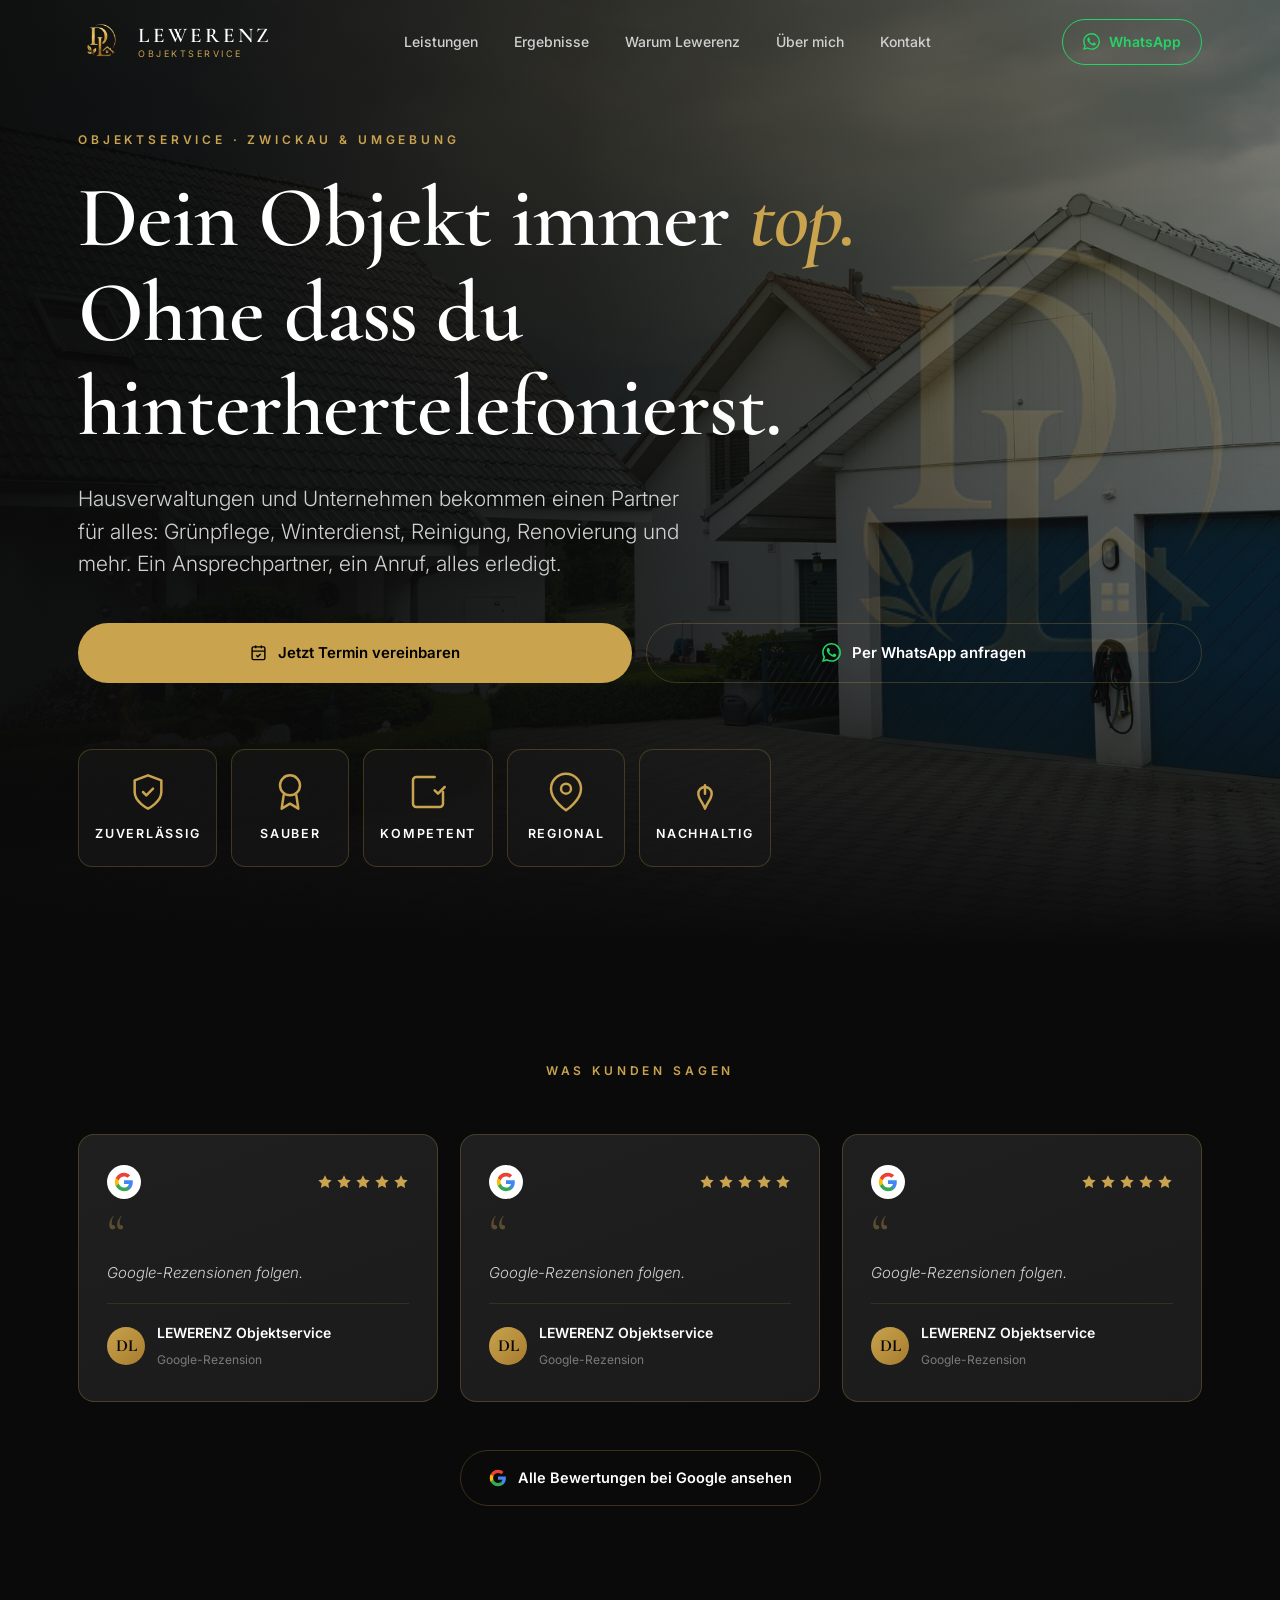
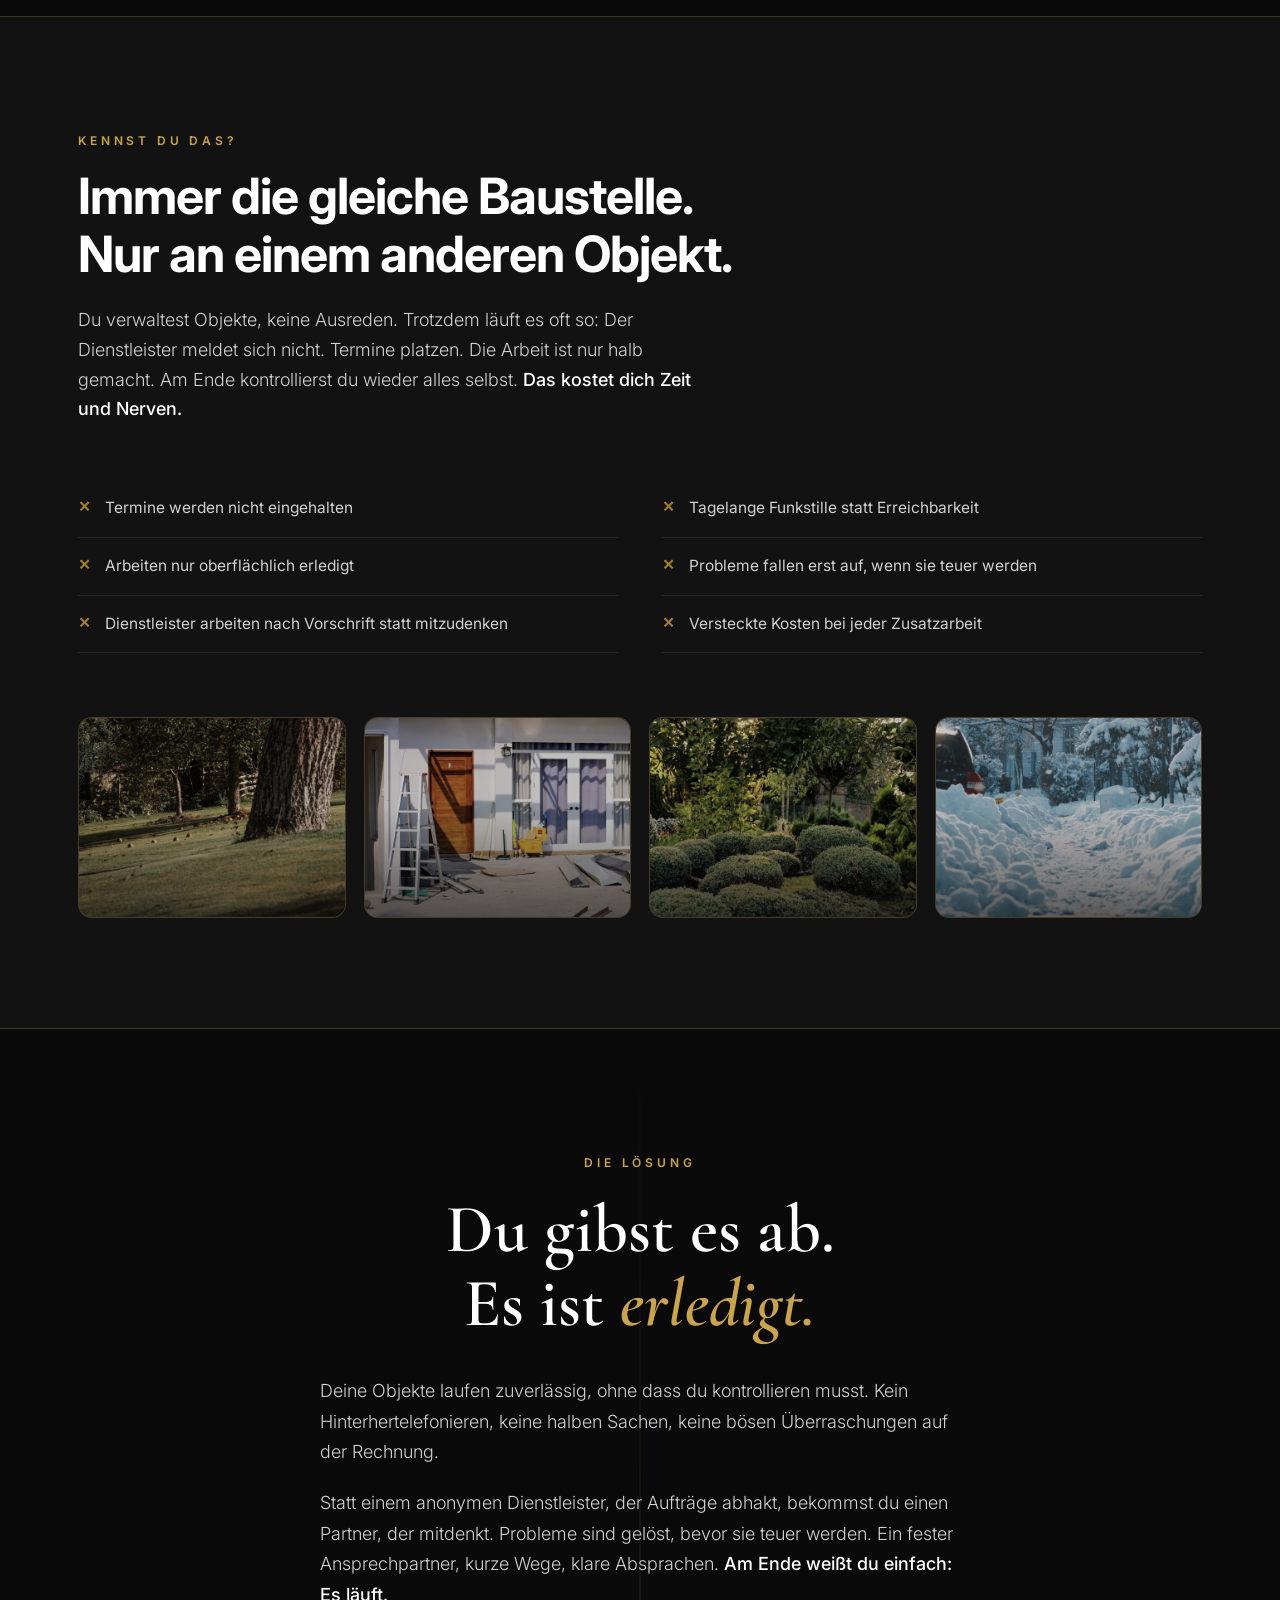
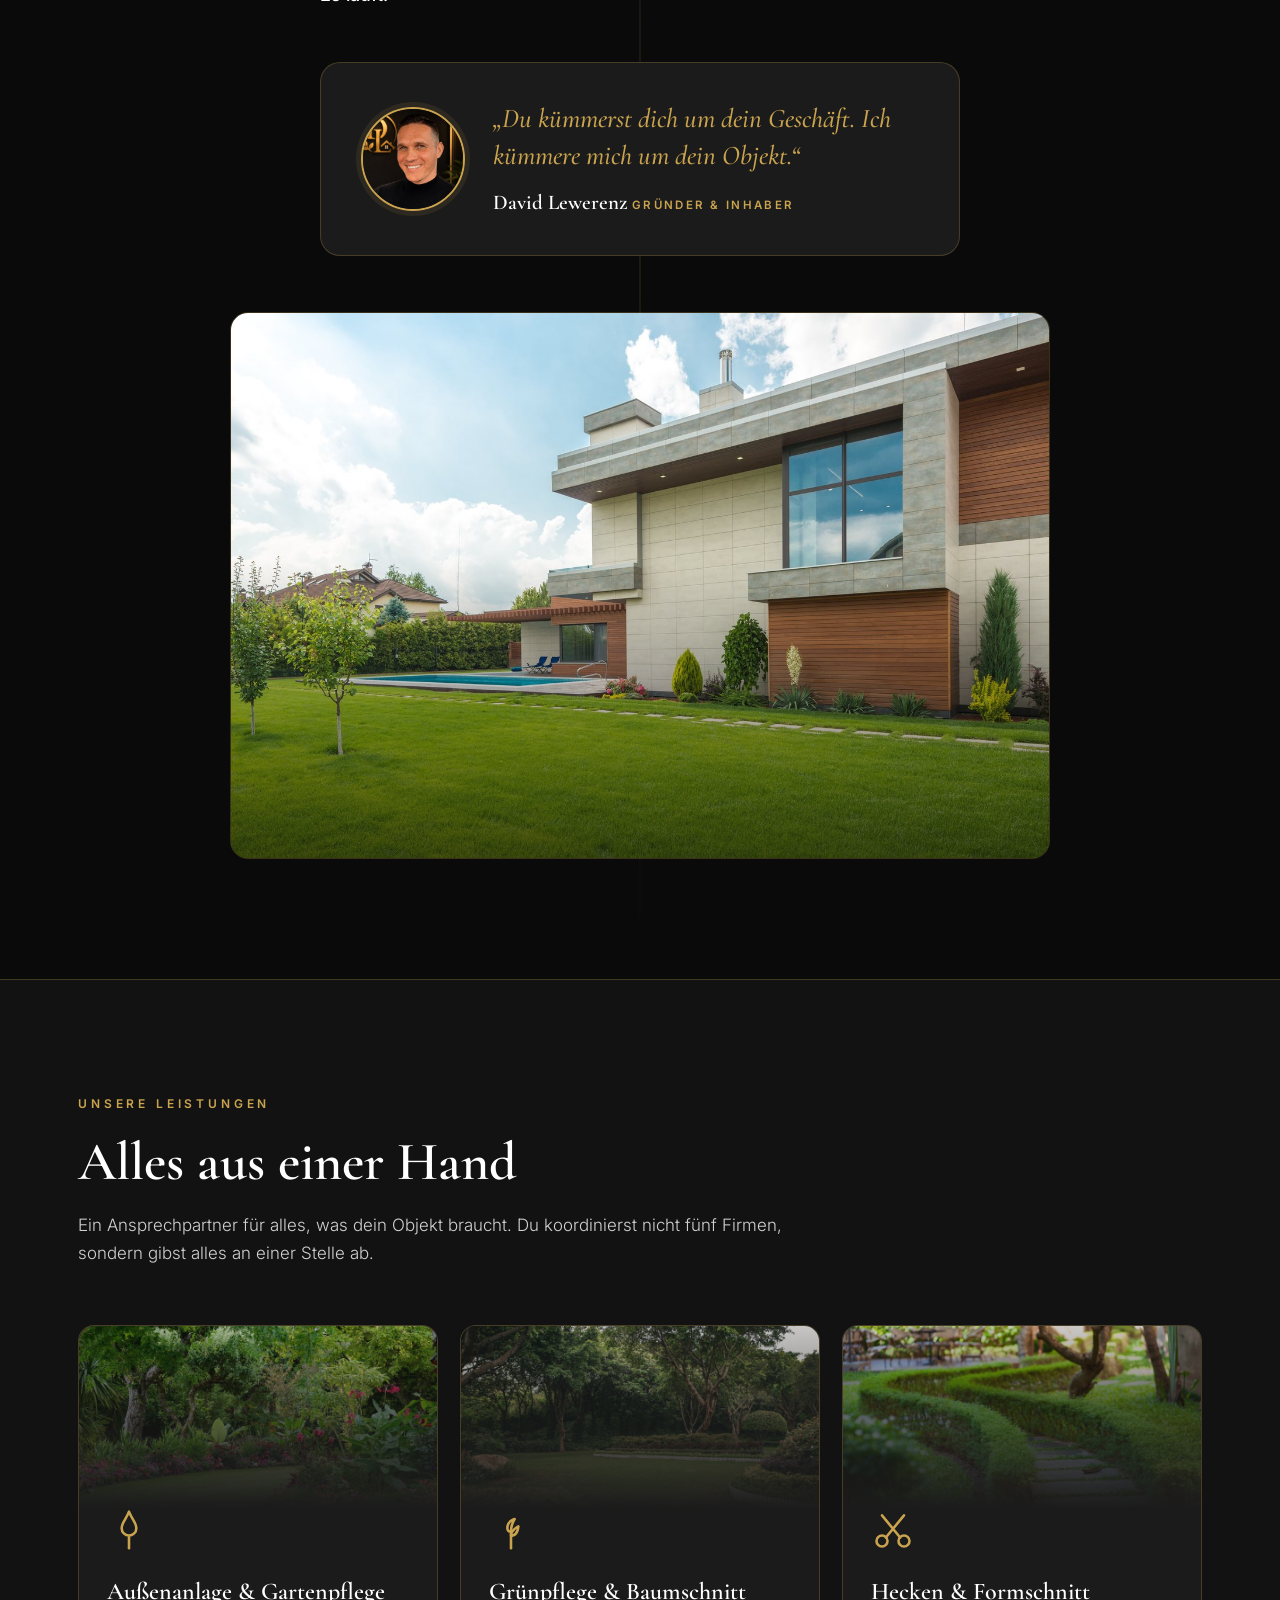
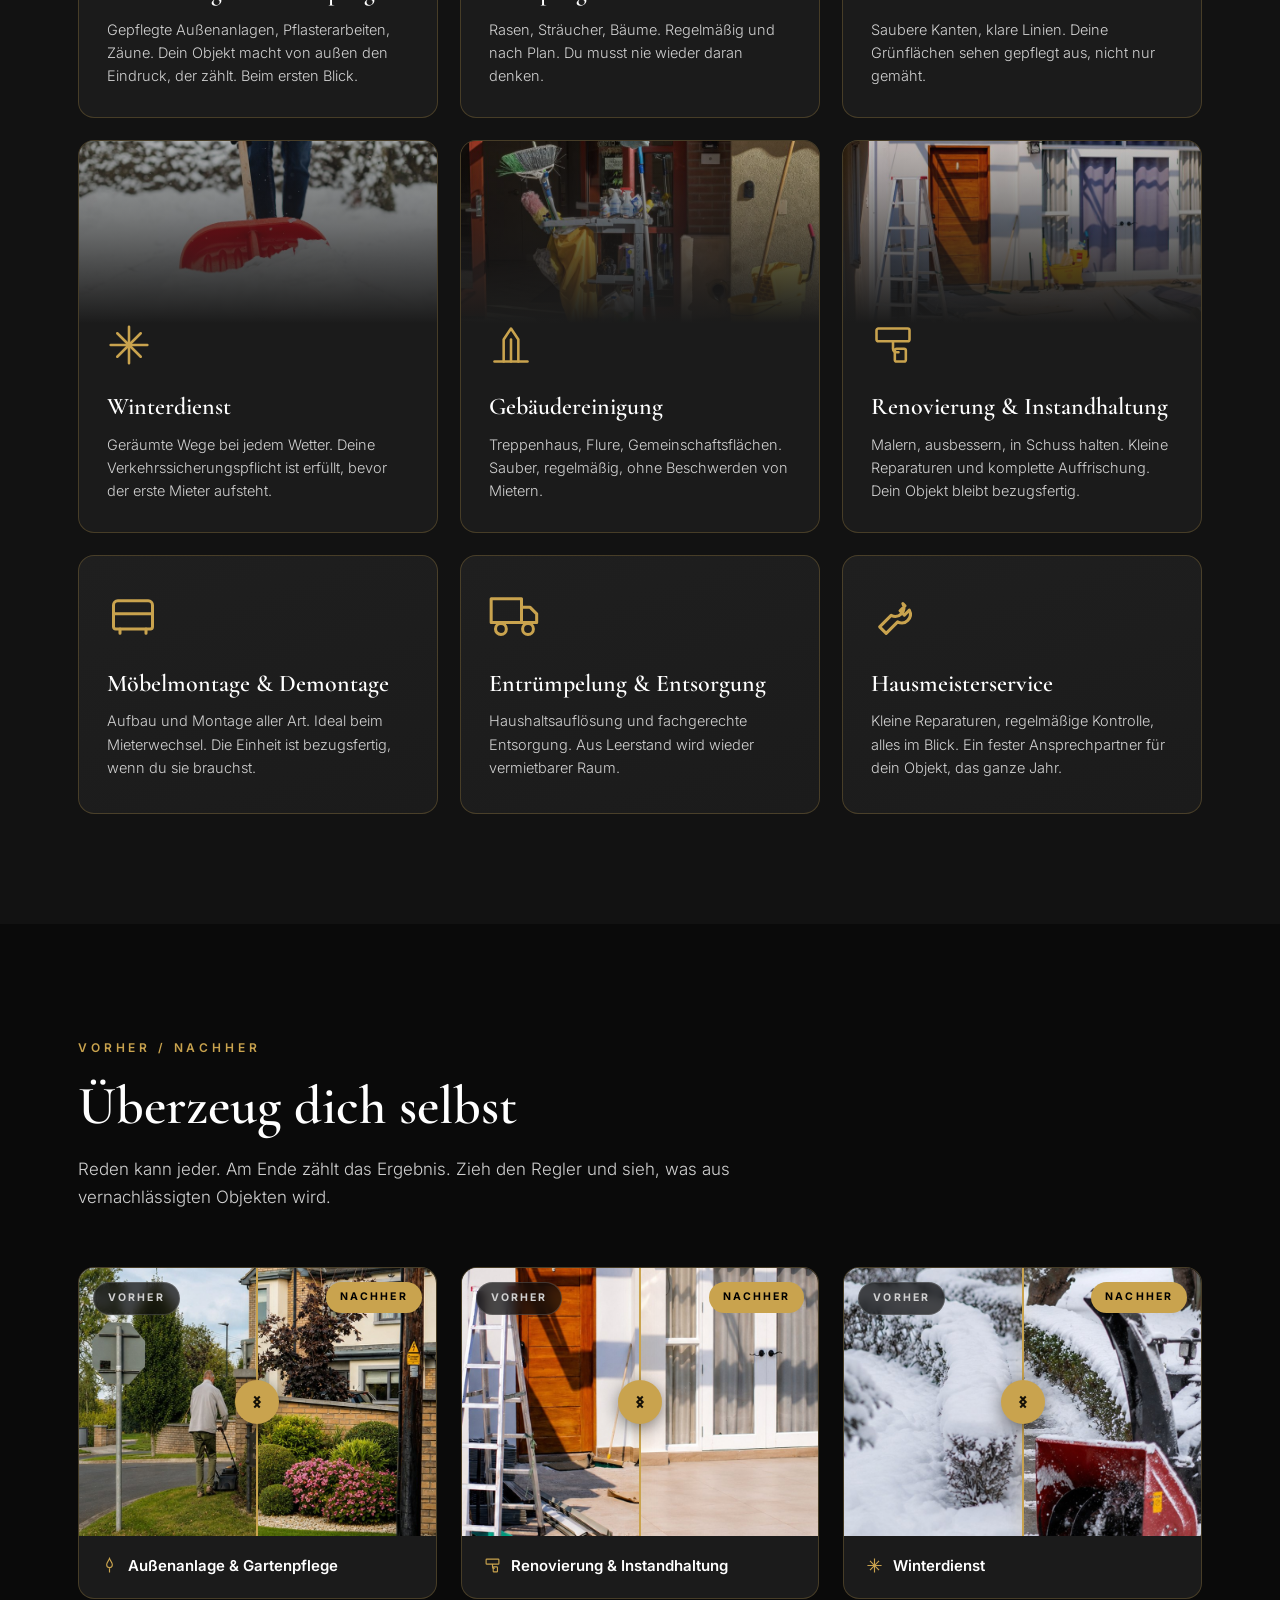
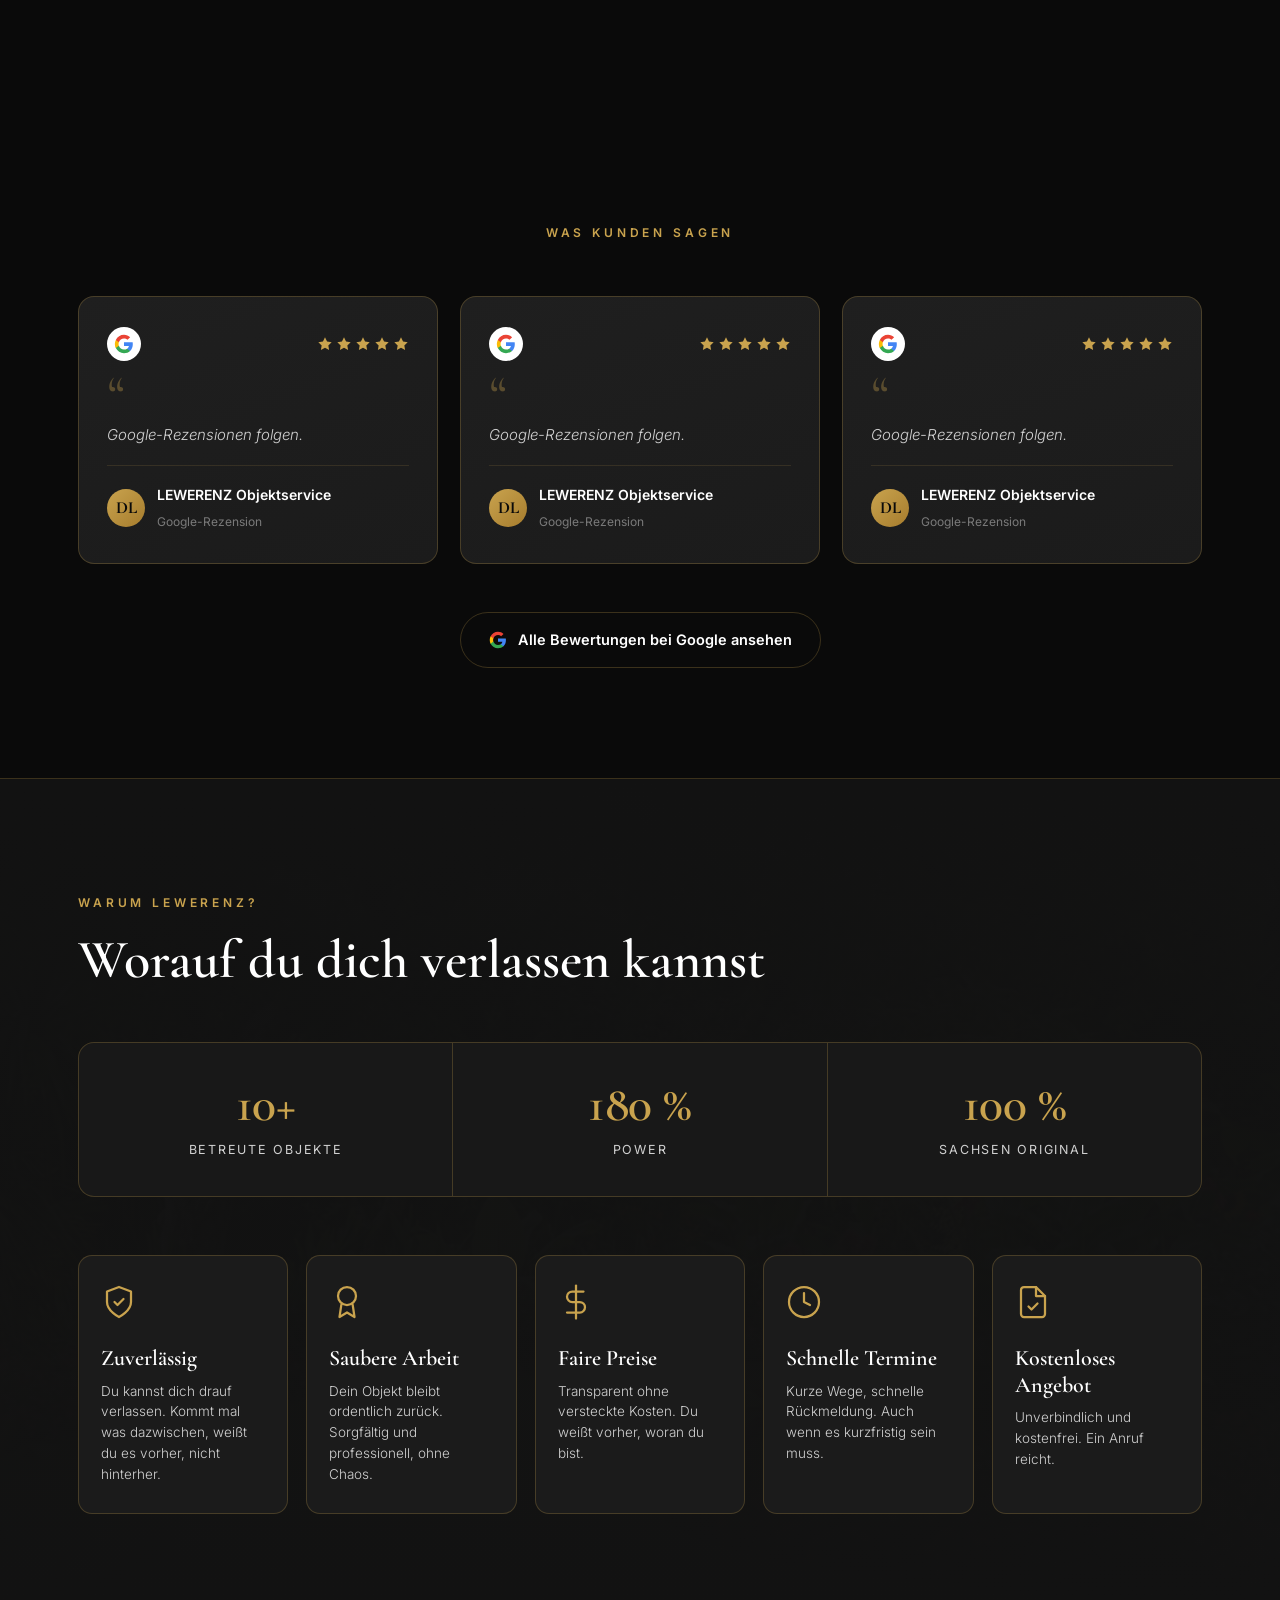
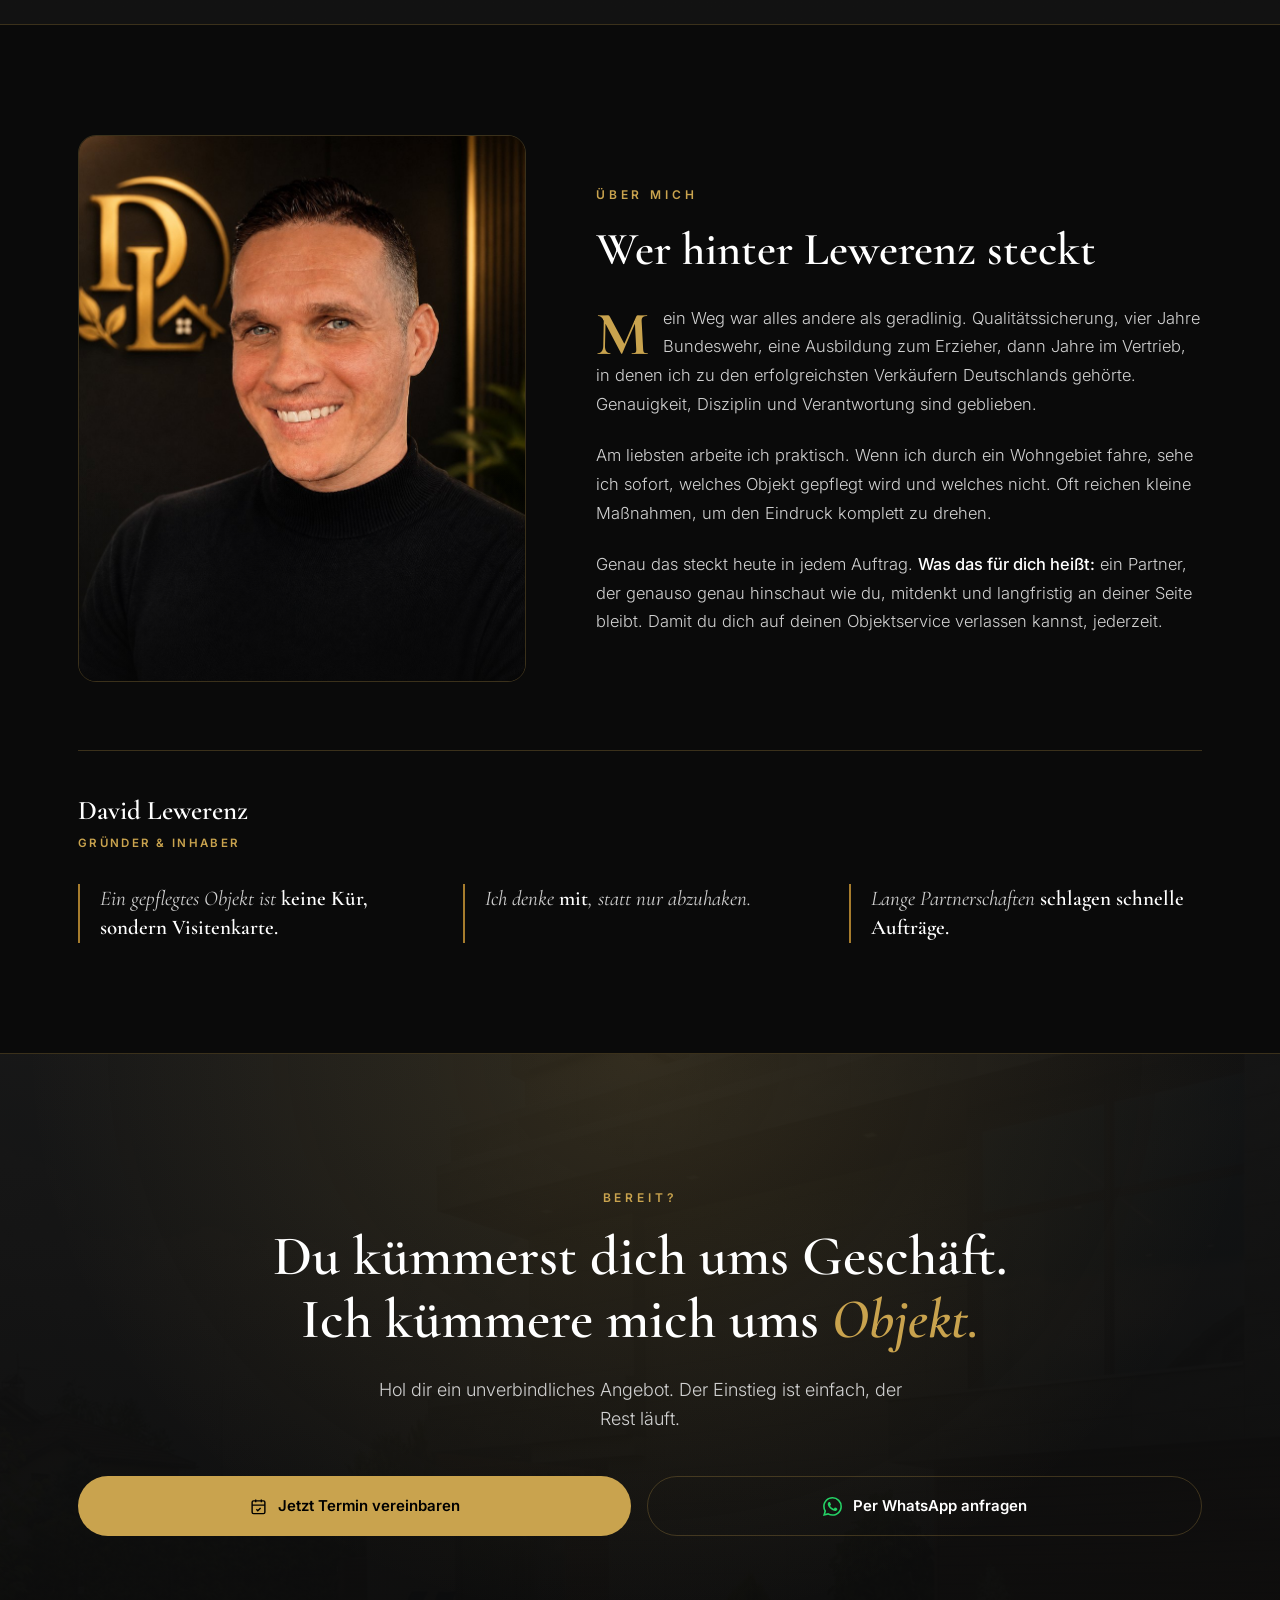
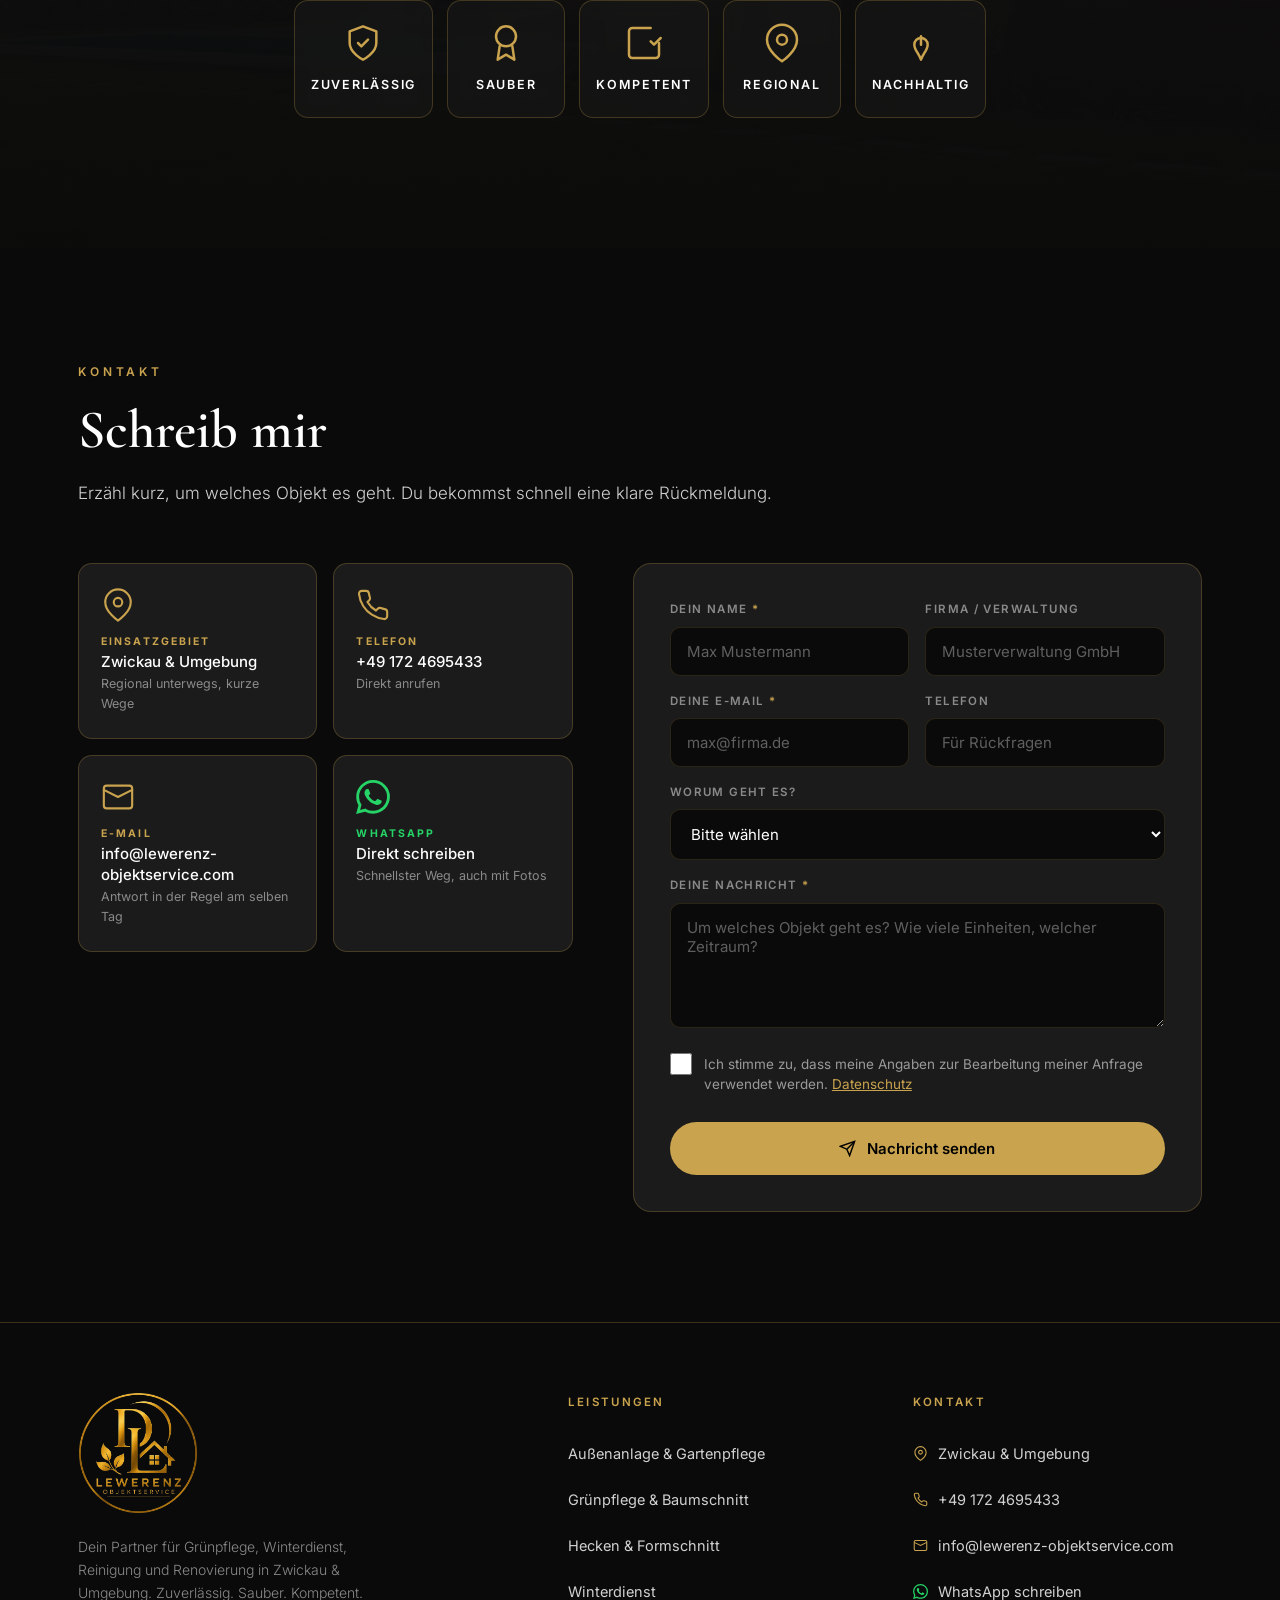
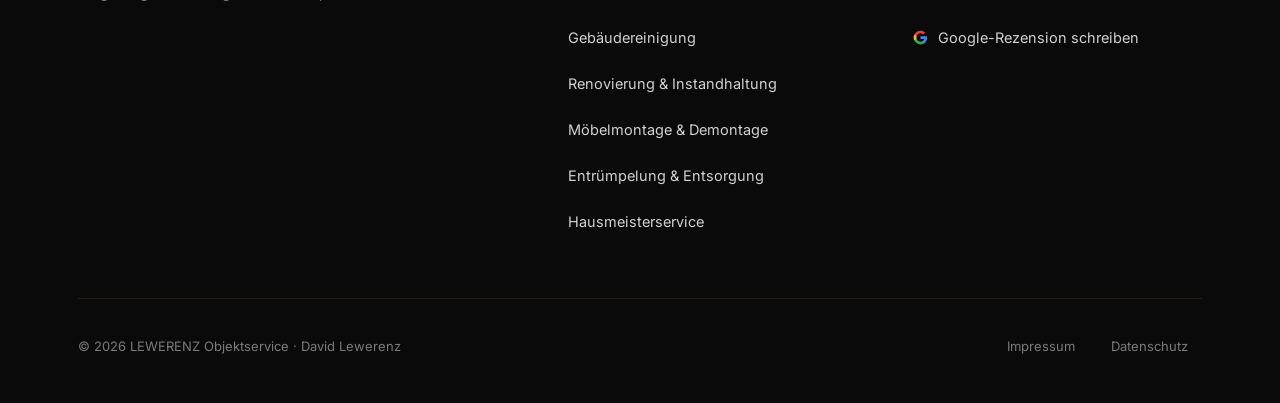
==== commit 67ceea3b: "Add files via upload" ====
--- a/index.html
+++ b/index.html
@@ -179,7 +179,7 @@
 </section>
 
 <!-- ==================== SEKTION 02 — GOOGLE-BEWERTUNGEN (oben) ==================== -->
-<!-- ==================== SEKTION — GOOGLE-BEWERTUNGEN ==================== -->
+<!-- ==================== SEKTION — WAS KUNDEN SAGEN ==================== -->
 <section class="lw-reviews" id="bewertungen">
   <div class="lw-wrap">
 
@@ -187,30 +187,101 @@
       <span class="lw-eyebrow">Was Kunden sagen</span>
     </div>
 
-    <!-- Bewertungs-Karten: Platzhalterbilder, spaeter durch Screenshots ersetzen -->
+    <!-- Design-Kacheln: Platzhalter bis echte Rezensionen vorliegen -->
     <div class="lw-rgrid">
 
       <article class="lw-rcard">
-        <img src="assets/google-platzhalter.png" alt="Google-Bewertung Platzhalter" loading="lazy">
-        <span class="lw-rcard__note">Platzhalter · Bewertung 1</span>
+        <div class="lw-rcard__top">
+          <span class="lw-rcard__g">
+            <svg viewBox="0 0 24 24" aria-hidden="true">
+              <path fill="#4285F4" d="M22.56 12.25c0-.78-.07-1.53-.2-2.25H12v4.26h5.92c-.26 1.37-1.04 2.53-2.21 3.31v2.77h3.57c2.08-1.92 3.28-4.74 3.28-8.09z"/>
+              <path fill="#34A853" d="M12 23c2.97 0 5.46-.98 7.28-2.66l-3.57-2.77c-.98.66-2.23 1.06-3.71 1.06-2.86 0-5.29-1.93-6.16-4.53H2.18v2.84C3.99 20.53 7.7 23 12 23z"/>
+              <path fill="#FBBC05" d="M5.84 14.09c-.22-.66-.35-1.36-.35-2.09s.13-1.43.35-2.09V7.07H2.18C1.43 8.55 1 10.22 1 12s.43 3.45 1.18 4.93l2.85-2.22.81-.62z"/>
+              <path fill="#EA4335" d="M12 5.38c1.62 0 3.06.56 4.21 1.64l3.15-3.15C17.45 2.09 14.97 1 12 1 7.7 1 3.99 3.47 2.18 7.07l3.66 2.84c.87-2.6 3.3-4.53 6.16-4.53z"/>
+            </svg>
+          </span>
+          <span class="lw-rcard__stars" aria-label="5 Sterne">
+            <svg viewBox="0 0 24 24"><path d="M12 2l3.09 6.26L22 9.27l-5 4.87 1.18 6.88L12 17.77l-6.18 3.25L7 14.14 2 9.27l6.91-1.01L12 2z"/></svg>
+            <svg viewBox="0 0 24 24"><path d="M12 2l3.09 6.26L22 9.27l-5 4.87 1.18 6.88L12 17.77l-6.18 3.25L7 14.14 2 9.27l6.91-1.01L12 2z"/></svg>
+            <svg viewBox="0 0 24 24"><path d="M12 2l3.09 6.26L22 9.27l-5 4.87 1.18 6.88L12 17.77l-6.18 3.25L7 14.14 2 9.27l6.91-1.01L12 2z"/></svg>
+            <svg viewBox="0 0 24 24"><path d="M12 2l3.09 6.26L22 9.27l-5 4.87 1.18 6.88L12 17.77l-6.18 3.25L7 14.14 2 9.27l6.91-1.01L12 2z"/></svg>
+            <svg viewBox="0 0 24 24"><path d="M12 2l3.09 6.26L22 9.27l-5 4.87 1.18 6.88L12 17.77l-6.18 3.25L7 14.14 2 9.27l6.91-1.01L12 2z"/></svg>
+          </span>
+        </div>
+        <div class="lw-rcard__quote">&ldquo;</div>
+        <p class="lw-rcard__text">Google-Rezensionen folgen.</p>
+        <div class="lw-rcard__foot">
+          <span class="lw-rcard__avatar">DL</span>
+          <span>
+            <span class="lw-rcard__name">LEWERENZ Objektservice</span><br>
+            <span class="lw-rcard__meta">Google-Rezension</span>
+          </span>
+        </div>
       </article>
 
       <article class="lw-rcard">
-        <img src="assets/google-platzhalter.png" alt="Google-Bewertung Platzhalter" loading="lazy">
-        <span class="lw-rcard__note">Platzhalter · Bewertung 2</span>
+        <div class="lw-rcard__top">
+          <span class="lw-rcard__g">
+            <svg viewBox="0 0 24 24" aria-hidden="true">
+              <path fill="#4285F4" d="M22.56 12.25c0-.78-.07-1.53-.2-2.25H12v4.26h5.92c-.26 1.37-1.04 2.53-2.21 3.31v2.77h3.57c2.08-1.92 3.28-4.74 3.28-8.09z"/>
+              <path fill="#34A853" d="M12 23c2.97 0 5.46-.98 7.28-2.66l-3.57-2.77c-.98.66-2.23 1.06-3.71 1.06-2.86 0-5.29-1.93-6.16-4.53H2.18v2.84C3.99 20.53 7.7 23 12 23z"/>
+              <path fill="#FBBC05" d="M5.84 14.09c-.22-.66-.35-1.36-.35-2.09s.13-1.43.35-2.09V7.07H2.18C1.43 8.55 1 10.22 1 12s.43 3.45 1.18 4.93l2.85-2.22.81-.62z"/>
+              <path fill="#EA4335" d="M12 5.38c1.62 0 3.06.56 4.21 1.64l3.15-3.15C17.45 2.09 14.97 1 12 1 7.7 1 3.99 3.47 2.18 7.07l3.66 2.84c.87-2.6 3.3-4.53 6.16-4.53z"/>
+            </svg>
+          </span>
+          <span class="lw-rcard__stars" aria-label="5 Sterne">
+            <svg viewBox="0 0 24 24"><path d="M12 2l3.09 6.26L22 9.27l-5 4.87 1.18 6.88L12 17.77l-6.18 3.25L7 14.14 2 9.27l6.91-1.01L12 2z"/></svg>
+            <svg viewBox="0 0 24 24"><path d="M12 2l3.09 6.26L22 9.27l-5 4.87 1.18 6.88L12 17.77l-6.18 3.25L7 14.14 2 9.27l6.91-1.01L12 2z"/></svg>
+            <svg viewBox="0 0 24 24"><path d="M12 2l3.09 6.26L22 9.27l-5 4.87 1.18 6.88L12 17.77l-6.18 3.25L7 14.14 2 9.27l6.91-1.01L12 2z"/></svg>
+            <svg viewBox="0 0 24 24"><path d="M12 2l3.09 6.26L22 9.27l-5 4.87 1.18 6.88L12 17.77l-6.18 3.25L7 14.14 2 9.27l6.91-1.01L12 2z"/></svg>
+            <svg viewBox="0 0 24 24"><path d="M12 2l3.09 6.26L22 9.27l-5 4.87 1.18 6.88L12 17.77l-6.18 3.25L7 14.14 2 9.27l6.91-1.01L12 2z"/></svg>
+          </span>
+        </div>
+        <div class="lw-rcard__quote">&ldquo;</div>
+        <p class="lw-rcard__text">Google-Rezensionen folgen.</p>
+        <div class="lw-rcard__foot">
+          <span class="lw-rcard__avatar">DL</span>
+          <span>
+            <span class="lw-rcard__name">LEWERENZ Objektservice</span><br>
+            <span class="lw-rcard__meta">Google-Rezension</span>
+          </span>
+        </div>
       </article>
 
       <article class="lw-rcard">
-        <img src="assets/google-platzhalter.png" alt="Google-Bewertung Platzhalter" loading="lazy">
-        <span class="lw-rcard__note">Platzhalter · Bewertung 3</span>
+        <div class="lw-rcard__top">
+          <span class="lw-rcard__g">
+            <svg viewBox="0 0 24 24" aria-hidden="true">
+              <path fill="#4285F4" d="M22.56 12.25c0-.78-.07-1.53-.2-2.25H12v4.26h5.92c-.26 1.37-1.04 2.53-2.21 3.31v2.77h3.57c2.08-1.92 3.28-4.74 3.28-8.09z"/>
+              <path fill="#34A853" d="M12 23c2.97 0 5.46-.98 7.28-2.66l-3.57-2.77c-.98.66-2.23 1.06-3.71 1.06-2.86 0-5.29-1.93-6.16-4.53H2.18v2.84C3.99 20.53 7.7 23 12 23z"/>
+              <path fill="#FBBC05" d="M5.84 14.09c-.22-.66-.35-1.36-.35-2.09s.13-1.43.35-2.09V7.07H2.18C1.43 8.55 1 10.22 1 12s.43 3.45 1.18 4.93l2.85-2.22.81-.62z"/>
+              <path fill="#EA4335" d="M12 5.38c1.62 0 3.06.56 4.21 1.64l3.15-3.15C17.45 2.09 14.97 1 12 1 7.7 1 3.99 3.47 2.18 7.07l3.66 2.84c.87-2.6 3.3-4.53 6.16-4.53z"/>
+            </svg>
+          </span>
+          <span class="lw-rcard__stars" aria-label="5 Sterne">
+            <svg viewBox="0 0 24 24"><path d="M12 2l3.09 6.26L22 9.27l-5 4.87 1.18 6.88L12 17.77l-6.18 3.25L7 14.14 2 9.27l6.91-1.01L12 2z"/></svg>
+            <svg viewBox="0 0 24 24"><path d="M12 2l3.09 6.26L22 9.27l-5 4.87 1.18 6.88L12 17.77l-6.18 3.25L7 14.14 2 9.27l6.91-1.01L12 2z"/></svg>
+            <svg viewBox="0 0 24 24"><path d="M12 2l3.09 6.26L22 9.27l-5 4.87 1.18 6.88L12 17.77l-6.18 3.25L7 14.14 2 9.27l6.91-1.01L12 2z"/></svg>
+            <svg viewBox="0 0 24 24"><path d="M12 2l3.09 6.26L22 9.27l-5 4.87 1.18 6.88L12 17.77l-6.18 3.25L7 14.14 2 9.27l6.91-1.01L12 2z"/></svg>
+            <svg viewBox="0 0 24 24"><path d="M12 2l3.09 6.26L22 9.27l-5 4.87 1.18 6.88L12 17.77l-6.18 3.25L7 14.14 2 9.27l6.91-1.01L12 2z"/></svg>
+          </span>
+        </div>
+        <div class="lw-rcard__quote">&ldquo;</div>
+        <p class="lw-rcard__text">Google-Rezensionen folgen.</p>
+        <div class="lw-rcard__foot">
+          <span class="lw-rcard__avatar">DL</span>
+          <span>
+            <span class="lw-rcard__name">LEWERENZ Objektservice</span><br>
+            <span class="lw-rcard__meta">Google-Rezension</span>
+          </span>
+        </div>
       </article>
 
     </div>
 
     <!-- Link zum Google-Profil -->
     <div class="lw-reviews__cta">
-      <!-- TODO: URL zu Davids Google-Unternehmensprofil eintragen -->
-      <a href="#" target="_blank" rel="noopener">
+      <a href="https://share.google/xd87Ve7gw915jJB5Y" target="_blank" rel="noopener">
         <svg viewBox="0 0 24 24" aria-hidden="true">
           <path fill="#4285F4" d="M22.56 12.25c0-.78-.07-1.53-.2-2.25H12v4.26h5.92c-.26 1.37-1.04 2.53-2.21 3.31v2.77h3.57c2.08-1.92 3.28-4.74 3.28-8.09z"/>
           <path fill="#34A853" d="M12 23c2.97 0 5.46-.98 7.28-2.66l-3.57-2.77c-.98.66-2.23 1.06-3.71 1.06-2.86 0-5.29-1.93-6.16-4.53H2.18v2.84C3.99 20.53 7.7 23 12 23z"/>
@@ -417,10 +488,10 @@
         </div>
       </article>
 
-      <!-- 6 — Malerarbeiten & Renovierung -->
+      <!-- 6 — Renovierung & Instandhaltung -->
       <article class="lw-svc lw-svc--photo">
         <div class="lw-svc__img">
-          <img src="assets/svc-6-maler.jpg" alt="Renovierungsarbeiten mit Leiter und Material am Objekt" loading="lazy">
+          <img src="assets/svc-6-maler.jpg" alt="Renovierungs- und Instandhaltungsarbeiten am Objekt" loading="lazy">
         </div>
         <div class="lw-svc__body">
           <svg class="lw-svc__ico" viewBox="0 0 24 24" aria-hidden="true">
@@ -428,8 +499,8 @@
             <path d="M12 10v4a2 2 0 0 0 2 2h1"/>
             <rect x="13" y="14" width="6" height="7" rx="1"/>
           </svg>
-          <h3 class="lw-svc__title">Malerarbeiten &amp; Renovierung</h3>
-          <p class="lw-svc__txt">Saubere Malerarbeiten innen und außen. Fertig heißt fertig. Kein Nachpinseln.</p>
+          <h3 class="lw-svc__title">Renovierung &amp; Instandhaltung</h3>
+          <p class="lw-svc__txt">Malern, ausbessern, in Schuss halten. Kleine Reparaturen und komplette Auffrischung. Dein Objekt bleibt bezugsfertig.</p>
         </div>
       </article>
 
@@ -460,17 +531,14 @@
         </div>
       </article>
 
-      <!-- 9 — Entkernung & Rückbau (nur Icon) -->
+      <!-- 9 — Hausmeisterservice (nur Icon) -->
       <article class="lw-svc lw-svc--icon">
         <div class="lw-svc__body">
           <svg class="lw-svc__ico" viewBox="0 0 24 24" aria-hidden="true">
-            <path d="M3 21h18"/>
-            <path d="M5 21V8l7-5 7 5v13"/>
-            <path d="M9 21v-6h6v6"/>
-            <path d="M9 11h6"/>
-          </svg>
-          <h3 class="lw-svc__title">Entkernung &amp; Rückbau</h3>
-          <p class="lw-svc__txt">Fachgerechte Entkernung von Gebäuden und Gewerbeobjekten. Schnell und sauber, damit dein Projekt weitergeht.</p>
+            <path d="M14.7 6.3a4 4 0 0 1-5.4 5.4L4 17l3 3 5.3-5.3a4 4 0 0 0 5.4-5.4l-2.3 2.3-2-2 2.3-2.3z"/>
+          </svg>
+          <h3 class="lw-svc__title">Hausmeisterservice</h3>
+          <p class="lw-svc__txt">Kleine Reparaturen, regelmäßige Kontrolle, alles im Blick. Ein fester Ansprechpartner für dein Objekt, das ganze Jahr.</p>
         </div>
       </article>
 
@@ -518,7 +586,7 @@
         </div>
       </article>
 
-      <!-- 2 — Malerarbeiten & Renovierung -->
+      <!-- 2 — Renovierung & Instandhaltung -->
       <article class="lw-ba__card">
         <div class="lw-cmp" data-cmp role="slider"
              aria-label="Vergleich Renovierung vorher und nachher"
@@ -537,7 +605,7 @@
         </div>
         <div class="lw-ba__label">
           <svg viewBox="0 0 24 24" aria-hidden="true"><rect x="3" y="3" width="18" height="7" rx="1"/><path d="M12 10v4a2 2 0 0 0 2 2h1"/><rect x="13" y="14" width="6" height="7" rx="1"/></svg>
-          Malerarbeiten &amp; Renovierung
+          Renovierung &amp; Instandhaltung
         </div>
       </article>
 
@@ -570,7 +638,7 @@
 </section>
 
 <!-- ==================== SEKTION 07 — GOOGLE-BEWERTUNGEN (unten) ==================== -->
-<!-- ==================== SEKTION — GOOGLE-BEWERTUNGEN ==================== -->
+<!-- ==================== SEKTION — WAS KUNDEN SAGEN ==================== -->
 <section class="lw-reviews" id="bewertungen-2">
   <div class="lw-wrap">
 
@@ -578,30 +646,101 @@
       <span class="lw-eyebrow">Was Kunden sagen</span>
     </div>
 
-    <!-- Bewertungs-Karten: Platzhalterbilder, spaeter durch Screenshots ersetzen -->
+    <!-- Design-Kacheln: Platzhalter bis echte Rezensionen vorliegen -->
     <div class="lw-rgrid">
 
       <article class="lw-rcard">
-        <img src="assets/google-platzhalter.png" alt="Google-Bewertung Platzhalter" loading="lazy">
-        <span class="lw-rcard__note">Platzhalter · Bewertung 1</span>
+        <div class="lw-rcard__top">
+          <span class="lw-rcard__g">
+            <svg viewBox="0 0 24 24" aria-hidden="true">
+              <path fill="#4285F4" d="M22.56 12.25c0-.78-.07-1.53-.2-2.25H12v4.26h5.92c-.26 1.37-1.04 2.53-2.21 3.31v2.77h3.57c2.08-1.92 3.28-4.74 3.28-8.09z"/>
+              <path fill="#34A853" d="M12 23c2.97 0 5.46-.98 7.28-2.66l-3.57-2.77c-.98.66-2.23 1.06-3.71 1.06-2.86 0-5.29-1.93-6.16-4.53H2.18v2.84C3.99 20.53 7.7 23 12 23z"/>
+              <path fill="#FBBC05" d="M5.84 14.09c-.22-.66-.35-1.36-.35-2.09s.13-1.43.35-2.09V7.07H2.18C1.43 8.55 1 10.22 1 12s.43 3.45 1.18 4.93l2.85-2.22.81-.62z"/>
+              <path fill="#EA4335" d="M12 5.38c1.62 0 3.06.56 4.21 1.64l3.15-3.15C17.45 2.09 14.97 1 12 1 7.7 1 3.99 3.47 2.18 7.07l3.66 2.84c.87-2.6 3.3-4.53 6.16-4.53z"/>
+            </svg>
+          </span>
+          <span class="lw-rcard__stars" aria-label="5 Sterne">
+            <svg viewBox="0 0 24 24"><path d="M12 2l3.09 6.26L22 9.27l-5 4.87 1.18 6.88L12 17.77l-6.18 3.25L7 14.14 2 9.27l6.91-1.01L12 2z"/></svg>
+            <svg viewBox="0 0 24 24"><path d="M12 2l3.09 6.26L22 9.27l-5 4.87 1.18 6.88L12 17.77l-6.18 3.25L7 14.14 2 9.27l6.91-1.01L12 2z"/></svg>
+            <svg viewBox="0 0 24 24"><path d="M12 2l3.09 6.26L22 9.27l-5 4.87 1.18 6.88L12 17.77l-6.18 3.25L7 14.14 2 9.27l6.91-1.01L12 2z"/></svg>
+            <svg viewBox="0 0 24 24"><path d="M12 2l3.09 6.26L22 9.27l-5 4.87 1.18 6.88L12 17.77l-6.18 3.25L7 14.14 2 9.27l6.91-1.01L12 2z"/></svg>
+            <svg viewBox="0 0 24 24"><path d="M12 2l3.09 6.26L22 9.27l-5 4.87 1.18 6.88L12 17.77l-6.18 3.25L7 14.14 2 9.27l6.91-1.01L12 2z"/></svg>
+          </span>
+        </div>
+        <div class="lw-rcard__quote">&ldquo;</div>
+        <p class="lw-rcard__text">Google-Rezensionen folgen.</p>
+        <div class="lw-rcard__foot">
+          <span class="lw-rcard__avatar">DL</span>
+          <span>
+            <span class="lw-rcard__name">LEWERENZ Objektservice</span><br>
+            <span class="lw-rcard__meta">Google-Rezension</span>
+          </span>
+        </div>
       </article>
 
       <article class="lw-rcard">
-        <img src="assets/google-platzhalter.png" alt="Google-Bewertung Platzhalter" loading="lazy">
-        <span class="lw-rcard__note">Platzhalter · Bewertung 2</span>
+        <div class="lw-rcard__top">
+          <span class="lw-rcard__g">
+            <svg viewBox="0 0 24 24" aria-hidden="true">
+              <path fill="#4285F4" d="M22.56 12.25c0-.78-.07-1.53-.2-2.25H12v4.26h5.92c-.26 1.37-1.04 2.53-2.21 3.31v2.77h3.57c2.08-1.92 3.28-4.74 3.28-8.09z"/>
+              <path fill="#34A853" d="M12 23c2.97 0 5.46-.98 7.28-2.66l-3.57-2.77c-.98.66-2.23 1.06-3.71 1.06-2.86 0-5.29-1.93-6.16-4.53H2.18v2.84C3.99 20.53 7.7 23 12 23z"/>
+              <path fill="#FBBC05" d="M5.84 14.09c-.22-.66-.35-1.36-.35-2.09s.13-1.43.35-2.09V7.07H2.18C1.43 8.55 1 10.22 1 12s.43 3.45 1.18 4.93l2.85-2.22.81-.62z"/>
+              <path fill="#EA4335" d="M12 5.38c1.62 0 3.06.56 4.21 1.64l3.15-3.15C17.45 2.09 14.97 1 12 1 7.7 1 3.99 3.47 2.18 7.07l3.66 2.84c.87-2.6 3.3-4.53 6.16-4.53z"/>
+            </svg>
+          </span>
+          <span class="lw-rcard__stars" aria-label="5 Sterne">
+            <svg viewBox="0 0 24 24"><path d="M12 2l3.09 6.26L22 9.27l-5 4.87 1.18 6.88L12 17.77l-6.18 3.25L7 14.14 2 9.27l6.91-1.01L12 2z"/></svg>
+            <svg viewBox="0 0 24 24"><path d="M12 2l3.09 6.26L22 9.27l-5 4.87 1.18 6.88L12 17.77l-6.18 3.25L7 14.14 2 9.27l6.91-1.01L12 2z"/></svg>
+            <svg viewBox="0 0 24 24"><path d="M12 2l3.09 6.26L22 9.27l-5 4.87 1.18 6.88L12 17.77l-6.18 3.25L7 14.14 2 9.27l6.91-1.01L12 2z"/></svg>
+            <svg viewBox="0 0 24 24"><path d="M12 2l3.09 6.26L22 9.27l-5 4.87 1.18 6.88L12 17.77l-6.18 3.25L7 14.14 2 9.27l6.91-1.01L12 2z"/></svg>
+            <svg viewBox="0 0 24 24"><path d="M12 2l3.09 6.26L22 9.27l-5 4.87 1.18 6.88L12 17.77l-6.18 3.25L7 14.14 2 9.27l6.91-1.01L12 2z"/></svg>
+          </span>
+        </div>
+        <div class="lw-rcard__quote">&ldquo;</div>
+        <p class="lw-rcard__text">Google-Rezensionen folgen.</p>
+        <div class="lw-rcard__foot">
+          <span class="lw-rcard__avatar">DL</span>
+          <span>
+            <span class="lw-rcard__name">LEWERENZ Objektservice</span><br>
+            <span class="lw-rcard__meta">Google-Rezension</span>
+          </span>
+        </div>
       </article>
 
       <article class="lw-rcard">
-        <img src="assets/google-platzhalter.png" alt="Google-Bewertung Platzhalter" loading="lazy">
-        <span class="lw-rcard__note">Platzhalter · Bewertung 3</span>
+        <div class="lw-rcard__top">
+          <span class="lw-rcard__g">
+            <svg viewBox="0 0 24 24" aria-hidden="true">
+              <path fill="#4285F4" d="M22.56 12.25c0-.78-.07-1.53-.2-2.25H12v4.26h5.92c-.26 1.37-1.04 2.53-2.21 3.31v2.77h3.57c2.08-1.92 3.28-4.74 3.28-8.09z"/>
+              <path fill="#34A853" d="M12 23c2.97 0 5.46-.98 7.28-2.66l-3.57-2.77c-.98.66-2.23 1.06-3.71 1.06-2.86 0-5.29-1.93-6.16-4.53H2.18v2.84C3.99 20.53 7.7 23 12 23z"/>
+              <path fill="#FBBC05" d="M5.84 14.09c-.22-.66-.35-1.36-.35-2.09s.13-1.43.35-2.09V7.07H2.18C1.43 8.55 1 10.22 1 12s.43 3.45 1.18 4.93l2.85-2.22.81-.62z"/>
+              <path fill="#EA4335" d="M12 5.38c1.62 0 3.06.56 4.21 1.64l3.15-3.15C17.45 2.09 14.97 1 12 1 7.7 1 3.99 3.47 2.18 7.07l3.66 2.84c.87-2.6 3.3-4.53 6.16-4.53z"/>
+            </svg>
+          </span>
+          <span class="lw-rcard__stars" aria-label="5 Sterne">
+            <svg viewBox="0 0 24 24"><path d="M12 2l3.09 6.26L22 9.27l-5 4.87 1.18 6.88L12 17.77l-6.18 3.25L7 14.14 2 9.27l6.91-1.01L12 2z"/></svg>
+            <svg viewBox="0 0 24 24"><path d="M12 2l3.09 6.26L22 9.27l-5 4.87 1.18 6.88L12 17.77l-6.18 3.25L7 14.14 2 9.27l6.91-1.01L12 2z"/></svg>
+            <svg viewBox="0 0 24 24"><path d="M12 2l3.09 6.26L22 9.27l-5 4.87 1.18 6.88L12 17.77l-6.18 3.25L7 14.14 2 9.27l6.91-1.01L12 2z"/></svg>
+            <svg viewBox="0 0 24 24"><path d="M12 2l3.09 6.26L22 9.27l-5 4.87 1.18 6.88L12 17.77l-6.18 3.25L7 14.14 2 9.27l6.91-1.01L12 2z"/></svg>
+            <svg viewBox="0 0 24 24"><path d="M12 2l3.09 6.26L22 9.27l-5 4.87 1.18 6.88L12 17.77l-6.18 3.25L7 14.14 2 9.27l6.91-1.01L12 2z"/></svg>
+          </span>
+        </div>
+        <div class="lw-rcard__quote">&ldquo;</div>
+        <p class="lw-rcard__text">Google-Rezensionen folgen.</p>
+        <div class="lw-rcard__foot">
+          <span class="lw-rcard__avatar">DL</span>
+          <span>
+            <span class="lw-rcard__name">LEWERENZ Objektservice</span><br>
+            <span class="lw-rcard__meta">Google-Rezension</span>
+          </span>
+        </div>
       </article>
 
     </div>
 
     <!-- Link zum Google-Profil -->
     <div class="lw-reviews__cta">
-      <!-- TODO: URL zu Davids Google-Unternehmensprofil eintragen -->
-      <a href="#" target="_blank" rel="noopener">
+      <a href="https://share.google/xd87Ve7gw915jJB5Y" target="_blank" rel="noopener">
         <svg viewBox="0 0 24 24" aria-hidden="true">
           <path fill="#4285F4" d="M22.56 12.25c0-.78-.07-1.53-.2-2.25H12v4.26h5.92c-.26 1.37-1.04 2.53-2.21 3.31v2.77h3.57c2.08-1.92 3.28-4.74 3.28-8.09z"/>
           <path fill="#34A853" d="M12 23c2.97 0 5.46-.98 7.28-2.66l-3.57-2.77c-.98.66-2.23 1.06-3.71 1.06-2.86 0-5.29-1.93-6.16-4.53H2.18v2.84C3.99 20.53 7.7 23 12 23z"/>
@@ -931,10 +1070,10 @@
             <option>Hecken &amp; Formschnitt</option>
             <option>Winterdienst</option>
             <option>Gebäudereinigung</option>
-            <option>Malerarbeiten &amp; Renovierung</option>
+            <option>Renovierung &amp; Instandhaltung</option>
             <option>Möbelmontage &amp; Demontage</option>
             <option>Entrümpelung &amp; Entsorgung</option>
-            <option>Entkernung &amp; Rückbau</option>
+            <option>Hausmeisterservice</option>
             <option>Mehrere Leistungen / Dauerauftrag</option>
           </select>
         </div>
@@ -992,10 +1131,10 @@
         <a href="#leistungen">Hecken &amp; Formschnitt</a>
         <a href="#leistungen">Winterdienst</a>
         <a href="#leistungen">Gebäudereinigung</a>
-        <a href="#leistungen">Malerarbeiten &amp; Renovierung</a>
+        <a href="#leistungen">Renovierung &amp; Instandhaltung</a>
         <a href="#leistungen">Möbelmontage &amp; Demontage</a>
         <a href="#leistungen">Entrümpelung &amp; Entsorgung</a>
-        <a href="#leistungen">Entkernung &amp; Rückbau</a>
+        <a href="#leistungen">Hausmeisterservice</a>
       </div>
 
       <!-- Kontakt -->
@@ -1017,6 +1156,15 @@
           <svg viewBox="0 0 24 24" aria-hidden="true"><path d="M17.472 14.382c-.297-.149-1.758-.867-2.03-.967-.273-.099-.471-.148-.67.15-.197.297-.767.966-.94 1.164-.173.199-.347.223-.644.075-.297-.15-1.255-.463-2.39-1.475-.883-.788-1.48-1.761-1.653-2.059-.173-.297-.018-.458.13-.606.134-.133.298-.347.446-.52.149-.174.198-.298.298-.497.099-.198.05-.371-.025-.52-.075-.149-.669-1.612-.916-2.207-.242-.579-.487-.5-.669-.51l-.57-.01c-.198 0-.52.074-.792.372-.272.297-1.04 1.016-1.04 2.479 0 1.462 1.065 2.875 1.213 3.074.149.198 2.096 3.2 5.077 4.487.709.306 1.262.489 1.694.625.712.227 1.36.195 1.871.118.571-.085 1.758-.719 2.006-1.413.248-.694.248-1.289.173-1.413-.074-.124-.272-.198-.57-.347m-5.421 7.403h-.004a9.87 9.87 0 01-5.031-1.378l-.361-.214-3.741.982.998-3.648-.235-.374a9.86 9.86 0 01-1.51-5.26c.001-5.45 4.436-9.884 9.888-9.884a9.82 9.82 0 016.988 2.898 9.825 9.825 0 012.893 6.994c-.003 5.45-4.437 9.884-9.885 9.884m8.413-18.297A11.815 11.815 0 0012.05 0C5.495 0 .16 5.335.157 11.892c0 2.096.547 4.142 1.588 5.945L.057 24l6.305-1.654a11.882 11.882 0 005.683 1.448h.005c6.554 0 11.89-5.335 11.893-11.893a11.821 11.821 0 00-3.48-8.413Z"/></svg>
           WhatsApp schreiben
         </a>
+        <a class="lw-footer__line lw-footer__line--google" href="https://g.page/r/CYe-YhpHQ0MQEAE/review" target="_blank" rel="noopener">
+          <svg viewBox="0 0 24 24" aria-hidden="true">
+            <path fill="#4285F4" d="M22.56 12.25c0-.78-.07-1.53-.2-2.25H12v4.26h5.92c-.26 1.37-1.04 2.53-2.21 3.31v2.77h3.57c2.08-1.92 3.28-4.74 3.28-8.09z"/>
+            <path fill="#34A853" d="M12 23c2.97 0 5.46-.98 7.28-2.66l-3.57-2.77c-.98.66-2.23 1.06-3.71 1.06-2.86 0-5.29-1.93-6.16-4.53H2.18v2.84C3.99 20.53 7.7 23 12 23z"/>
+            <path fill="#FBBC05" d="M5.84 14.09c-.22-.66-.35-1.36-.35-2.09s.13-1.43.35-2.09V7.07H2.18C1.43 8.55 1 10.22 1 12s.43 3.45 1.18 4.93l2.85-2.22.81-.62z"/>
+            <path fill="#EA4335" d="M12 5.38c1.62 0 3.06.56 4.21 1.64l3.15-3.15C17.45 2.09 14.97 1 12 1 7.7 1 3.99 3.47 2.18 7.07l3.66 2.84c.87-2.6 3.3-4.53 6.16-4.53z"/>
+          </svg>
+          Google-Rezension schreiben
+        </a>
       </div>
 
     </div>
--- a/style.css
+++ b/style.css
@@ -191,25 +191,27 @@
   opacity:0;animation:lwRise .9s ease forwards .45s;
 }
 .lw-hero__cta{
-  display:flex;gap:16px;margin-top:42px;flex-wrap:wrap;
+  display:flex;gap:14px;margin-top:42px;flex-wrap:wrap;
   opacity:0;animation:lwRise .9s ease forwards .6s;
 }
 
 .lw-btn,.lw-btn-wa{
   display:inline-flex;align-items:center;justify-content:center;gap:11px;
   border:none;cursor:pointer;font-family:'Inter',sans-serif;
-  font-size:15px;font-weight:600;padding:17px 32px;border-radius:50px;
+  font-size:15px;font-weight:600;padding:17px 28px;border-radius:50px;
   transition:all .28s ease;
+  flex:1 1 0;min-width:230px;              
+  white-space:nowrap;
 }
 .lw-btn{background:var(--lw-btn-bg);color:var(--lw-btn-text)}
 .lw-btn:hover{
   background:var(--lw-btn-hover);color:var(--lw-btn-text);
   transform:translateY(-2px);box-shadow:0 14px 34px var(--lw-gold-glow);
 }
-.lw-btn svg{width:18px;height:18px;stroke:currentColor;fill:none;stroke-width:2}
+.lw-btn svg{width:18px;height:18px;stroke:currentColor;fill:none;stroke-width:2;flex-shrink:0}
 
 .lw-btn-wa{background:transparent;color:var(--lw-text);border:1px solid var(--lw-border)}
-.lw-btn-wa svg{width:19px;height:19px;fill:var(--lw-wa);transition:fill .28s}
+.lw-btn-wa svg{width:19px;height:19px;fill:var(--lw-wa);transition:fill .28s;flex-shrink:0}
 .lw-btn-wa:hover{border-color:var(--lw-wa);color:var(--lw-wa)}
 .lw-btn-wa:hover svg{fill:currentColor}
 
@@ -252,7 +254,7 @@
   .lw-nav-wa{padding:11px;min-width:44px}
   .lw-hero{padding:110px 0 60px}
   .lw-hero__cta{gap:12px}
-  .lw-btn,.lw-btn-wa{width:100%;padding:16px 24px}
+  .lw-btn,.lw-btn-wa{flex:1 1 100%;width:100%;min-width:0;padding:16px 24px}
   .lw-trust{gap:10px;margin-top:44px}
   .lw-trust__item{min-width:0;flex:1 1 calc(33.333% - 7px);padding:16px 8px}
   .lw-trust__item svg{width:30px;height:30px}
@@ -272,47 +274,73 @@
 }
 
 .lw-reviews{padding:110px 0;position:relative}
-.lw-reviews__head{
-  max-width:720px;margin:0 auto 52px;text-align:center;
-}
+.lw-reviews__head{max-width:720px;margin:0 auto 52px;text-align:center}
 
 .lw-rgrid{display:grid;grid-template-columns:repeat(3,1fr);gap:22px}
 .lw-rcard{
-  background:var(--lw-card);border:1px solid var(--lw-border);
-  border-radius:16px;overflow:hidden;padding:14px;
+  position:relative;
+  background:linear-gradient(160deg,#1f1f1f 0%,var(--lw-card) 100%);
+  border:1px solid var(--lw-border);
+  border-radius:16px;padding:30px 28px;
+  display:flex;flex-direction:column;gap:18px;
+  min-height:230px;
   transition:transform .35s ease,border-color .35s ease;
 }
 .lw-rcard:hover{transform:translateY(-6px);border-color:var(--lw-gold)}
-.lw-rcard img{
-  width:100%;height:auto;display:block;border-radius:10px;
-}
-.lw-rcard__note{
-  display:block;text-align:center;font-size:11px;
-  color:#6a6a6a;letter-spacing:.1em;text-transform:uppercase;
-  margin-top:12px;
-}
+
+.lw-rcard__top{display:flex;align-items:center;justify-content:space-between}
+.lw-rcard__g{
+  width:34px;height:34px;border-radius:50%;
+  background:#fff;display:flex;align-items:center;justify-content:center;
+  flex-shrink:0;
+}
+.lw-rcard__g svg{width:20px;height:20px}
+.lw-rcard__stars{display:flex;gap:3px}
+.lw-rcard__stars svg{width:16px;height:16px;fill:var(--lw-gold)}
+
+.lw-rcard__quote{
+  font-family:'Cormorant Garamond',serif;font-size:54px;line-height:.6;
+  color:var(--lw-gold);opacity:.35;height:26px;
+}
+.lw-rcard__text{
+  flex:1;font-size:15px;font-weight:300;line-height:1.6;
+  color:var(--lw-text-muted);font-style:italic;
+}
+.lw-rcard__foot{
+  display:flex;align-items:center;gap:12px;
+  padding-top:16px;border-top:1px solid rgba(201,163,78,.14);
+}
+.lw-rcard__avatar{
+  width:38px;height:38px;border-radius:50%;flex-shrink:0;
+  background:linear-gradient(135deg,var(--lw-gold),var(--lw-gold-dark));
+  display:flex;align-items:center;justify-content:center;
+  font-family:'Cormorant Garamond',serif;font-weight:700;
+  font-size:17px;color:#0A0A0A;
+}
+.lw-rcard__name{font-size:14px;font-weight:600;color:var(--lw-text)}
+.lw-rcard__meta{font-size:12px;color:#7a7a7a}
 
 .lw-reviews__cta{
-  display:flex;justify-content:center;align-items:center;
-  gap:10px;margin-top:48px;
+  display:flex;justify-content:center;margin-top:48px;
 }
 .lw-reviews__cta a{
-  display:inline-flex;align-items:center;gap:10px;
+  display:inline-flex;align-items:center;gap:11px;
   border:1px solid var(--lw-border);color:var(--lw-text);
-  padding:15px 28px;border-radius:50px;
+  padding:15px 28px;border-radius:50px;min-height:44px;
   font-size:14.5px;font-weight:600;transition:all .25s;
 }
 .lw-reviews__cta a:hover{border-color:var(--lw-gold);color:var(--lw-gold)}
-.lw-reviews__cta svg{width:17px;height:17px;flex-shrink:0}
+.lw-reviews__cta svg{width:18px;height:18px;flex-shrink:0}
 
 @media(max-width:980px){
   .lw-rgrid{grid-template-columns:repeat(2,1fr)}
-  .lw-rcard:last-child{display:none}   
+  .lw-rcard:last-child{display:none}
 }
 @media(max-width:640px){
   .lw-reviews{padding:76px 0}
   .lw-rgrid{grid-template-columns:1fr;gap:16px}
-  .lw-rcard:last-child{display:block}
+  .lw-rcard:last-child{display:flex}
+  .lw-rcard{min-height:0}
 }
 
 
@@ -1069,8 +1097,8 @@
   gap:56px;margin-bottom:52px;
 }
 
-.lw-footer__logo{display:block;max-width:260px}
-.lw-footer__logo img{width:100%;display:block}
+.lw-footer__logo{display:block;width:120px;height:120px}
+.lw-footer__logo img{width:100%;height:100%;object-fit:contain;display:block}
 .lw-footer__claim{
   font-size:14px;color:#8a8a8a;max-width:320px;
   margin-top:22px;line-height:1.65;font-weight:300;
@@ -1095,6 +1123,8 @@
   stroke-width:1.7;flex-shrink:0;
 }
 .lw-footer__line--wa svg{stroke:none;fill:var(--lw-wa)}
+.lw-footer__line--google svg{stroke:none}
+.lw-footer__line--google:hover{color:var(--lw-gold)}
 
 .lw-footer__bottom{
   border-top:1px solid rgba(201,163,78,.14);padding-top:26px;
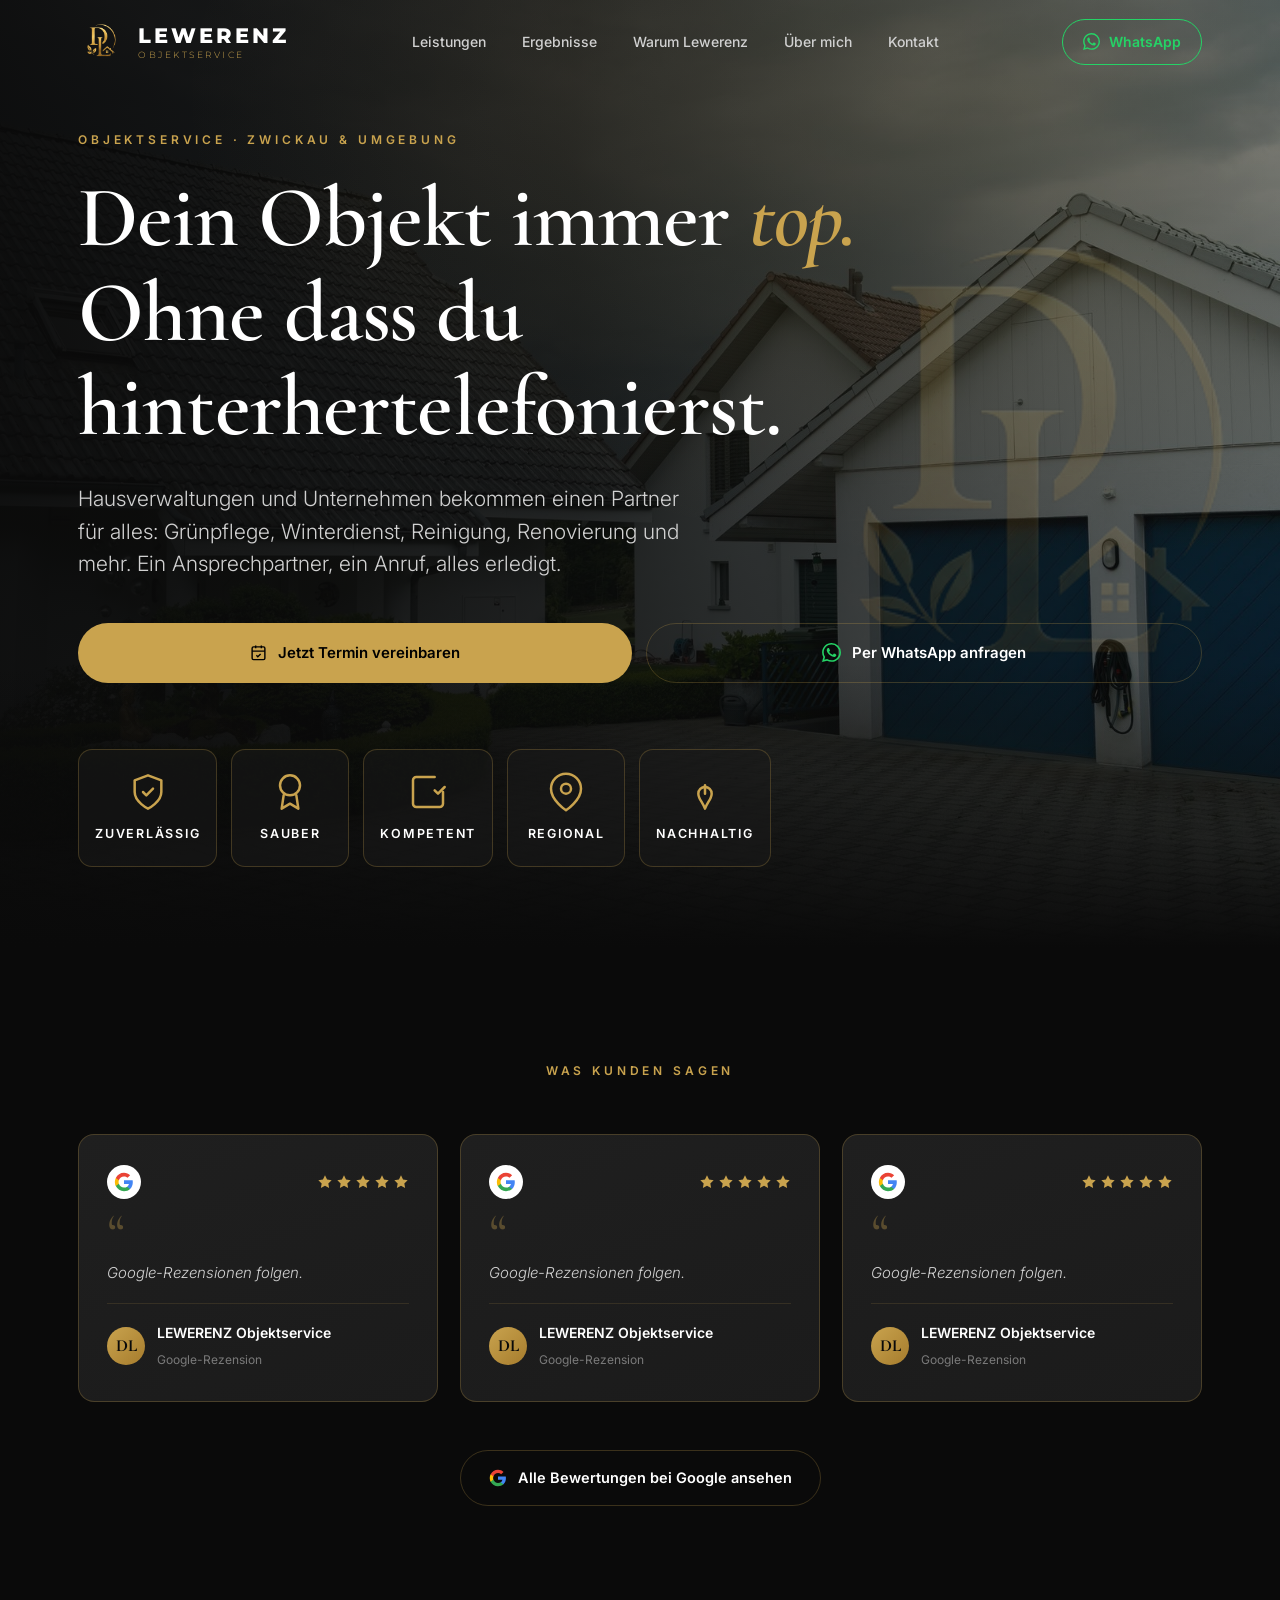
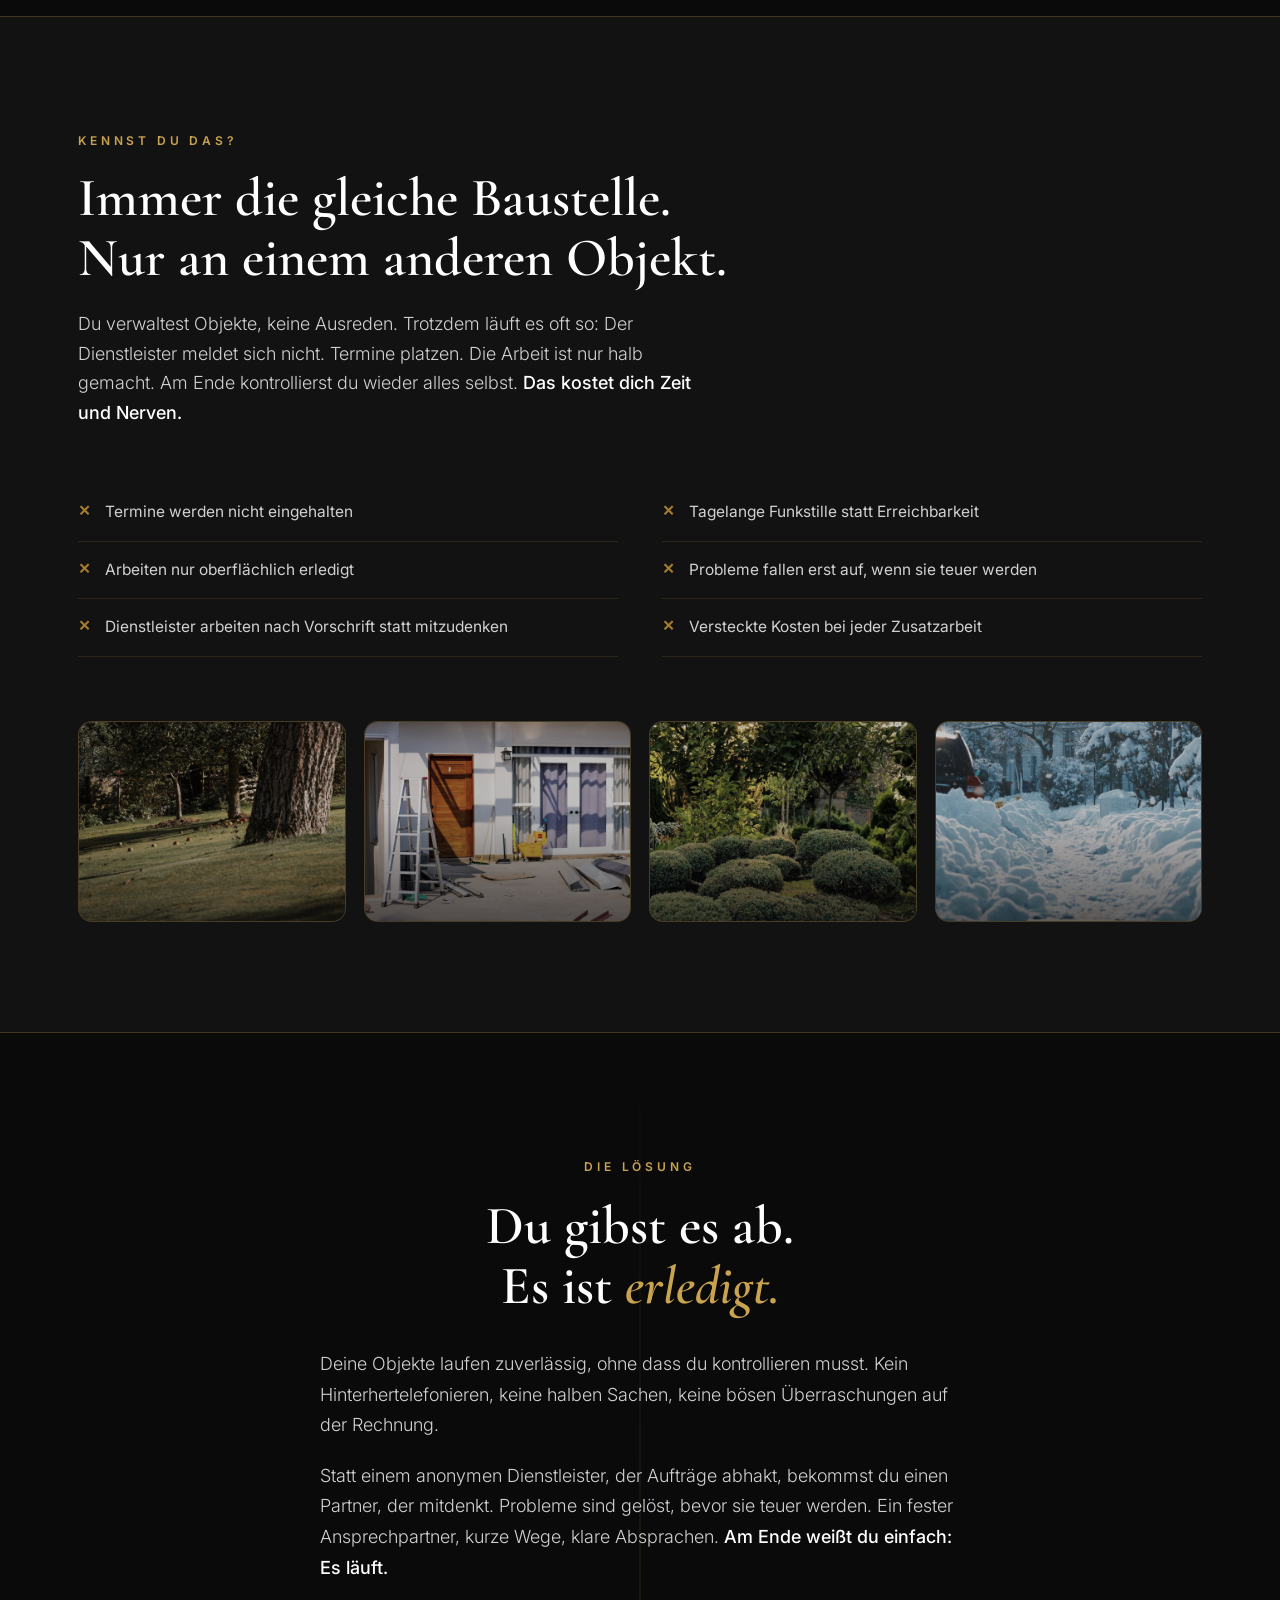
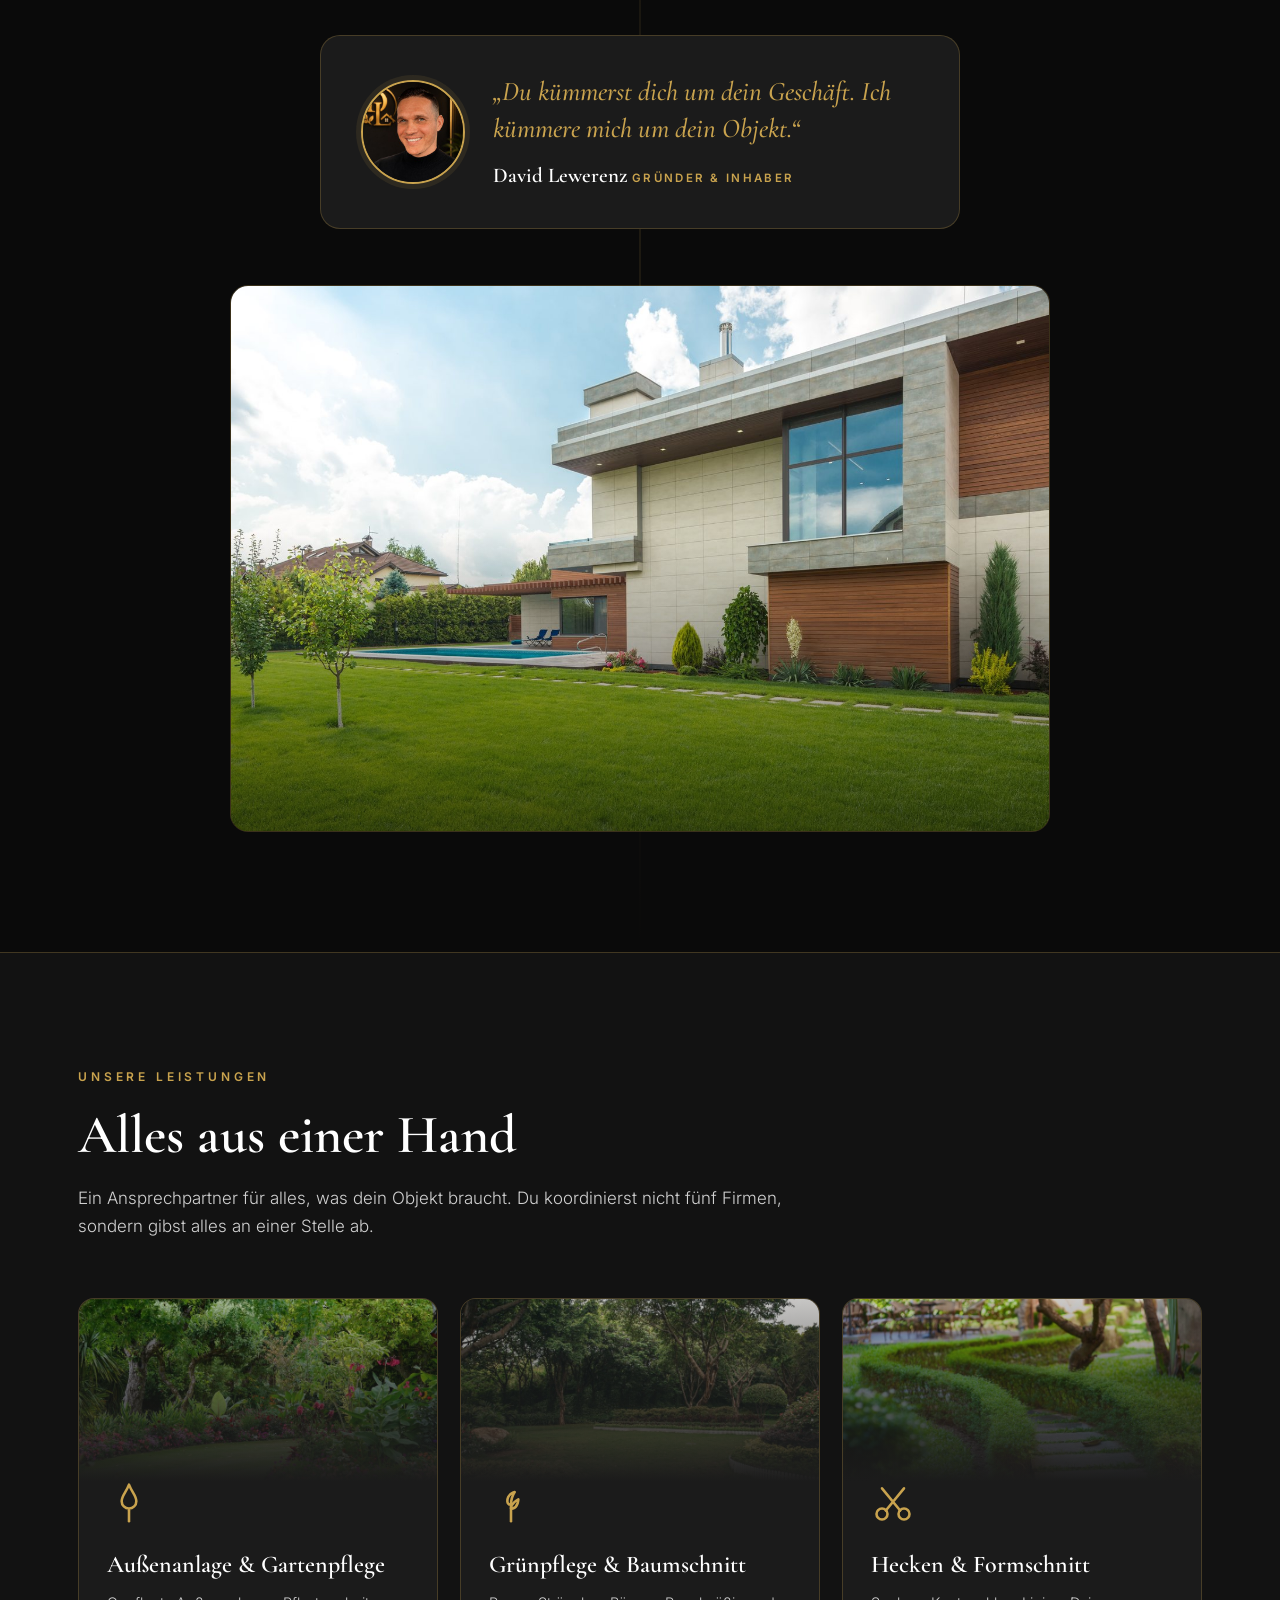
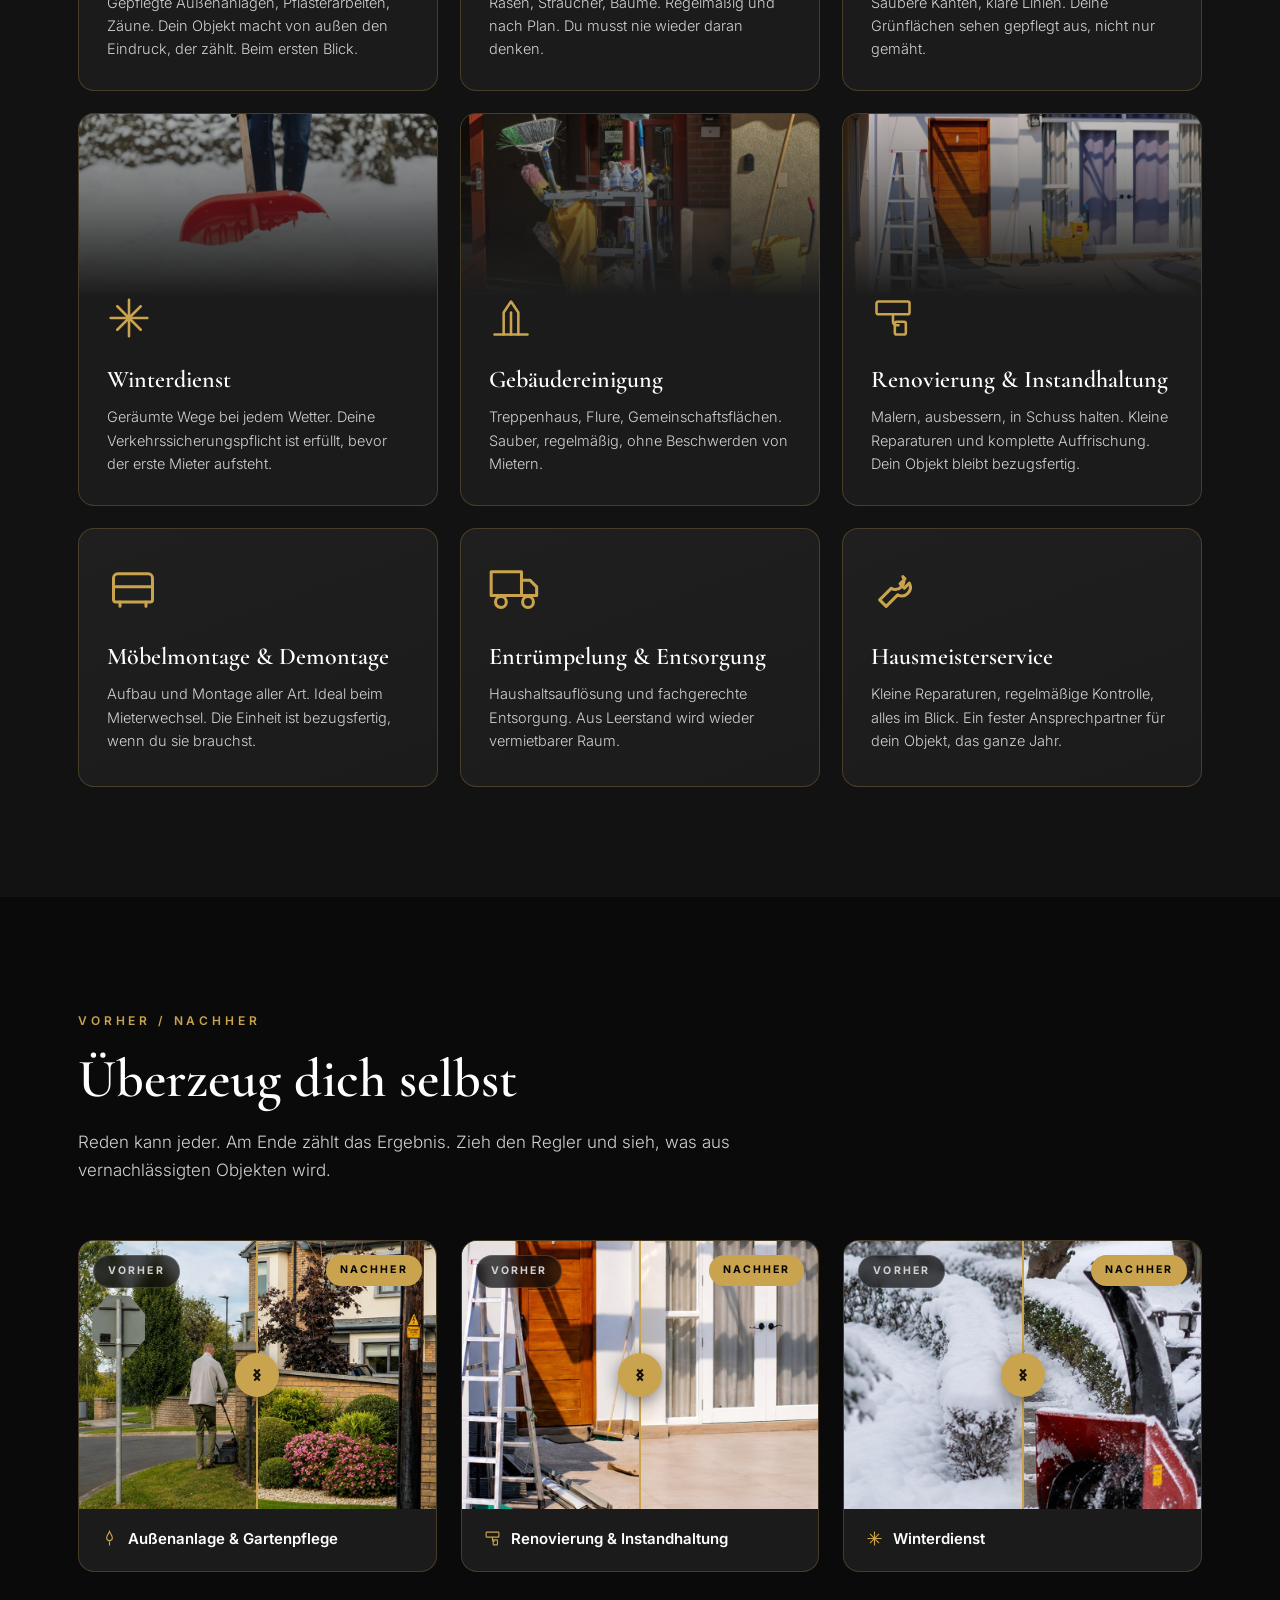
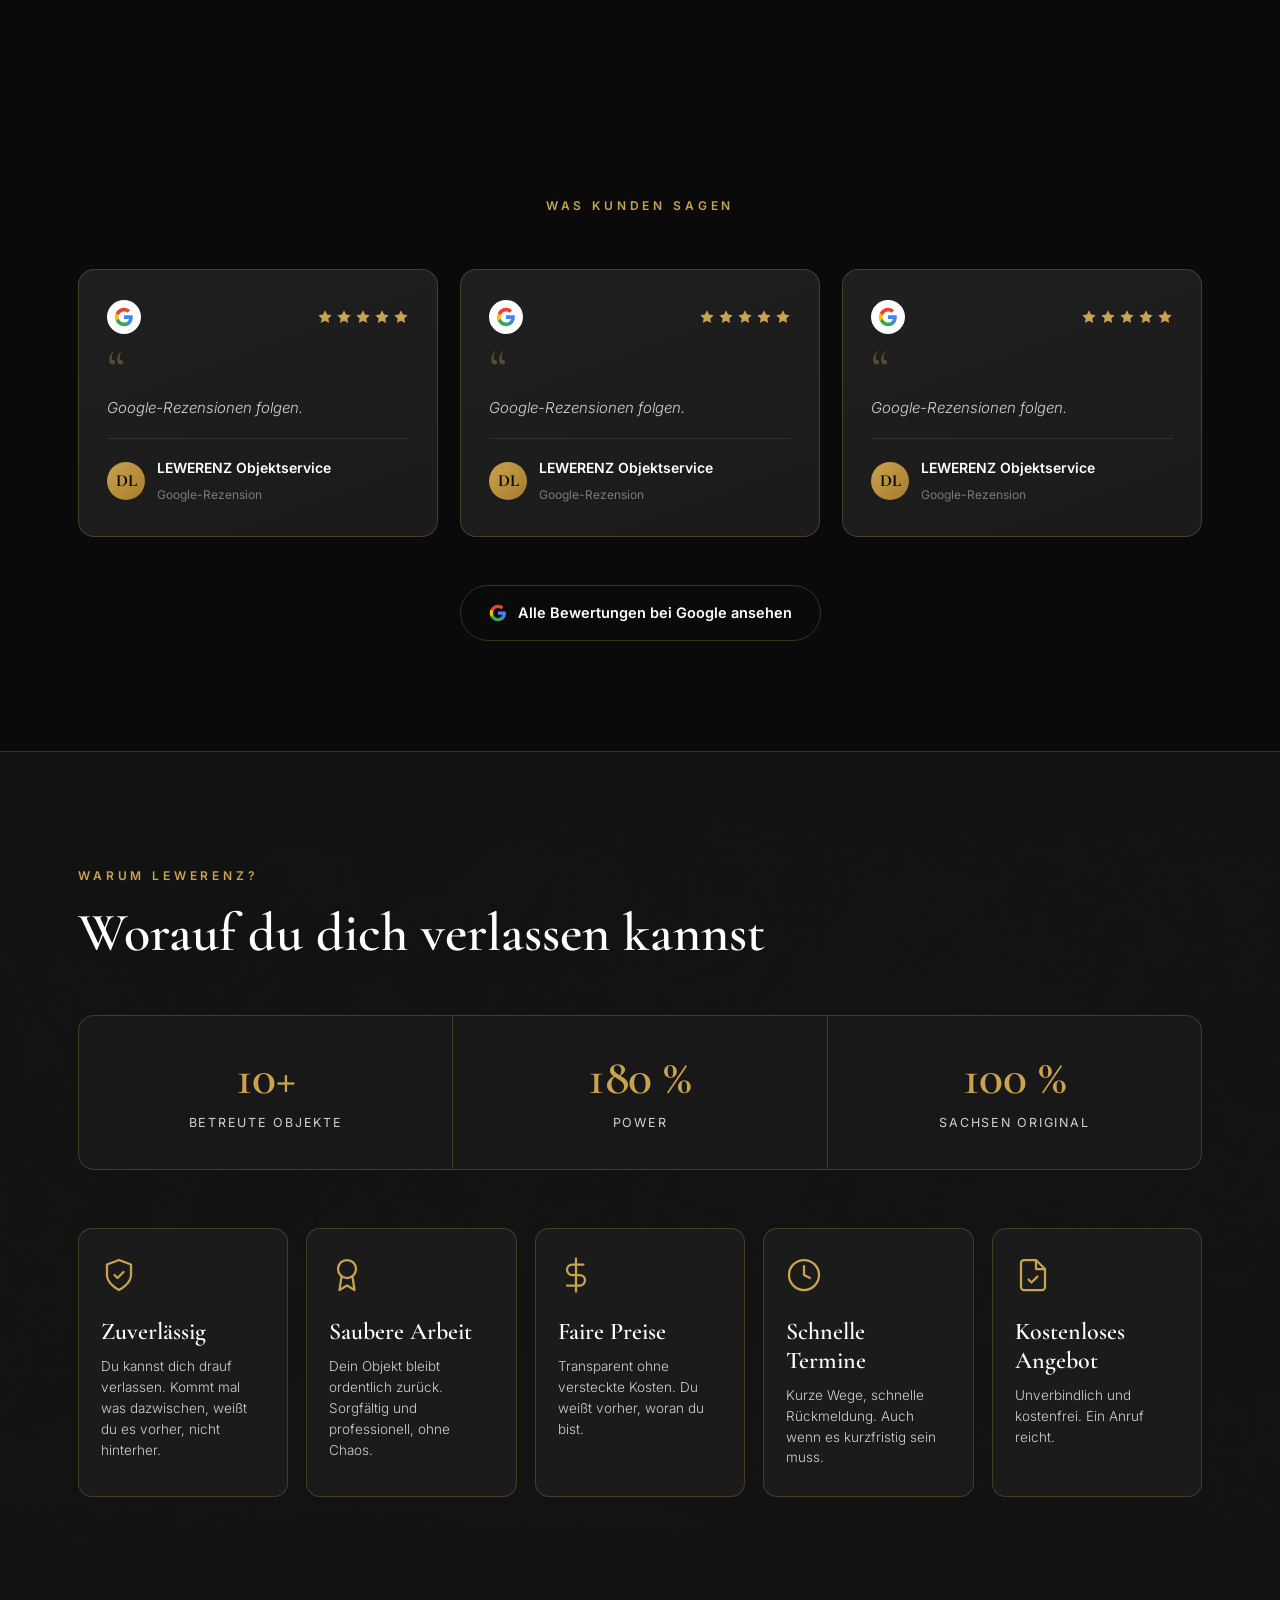
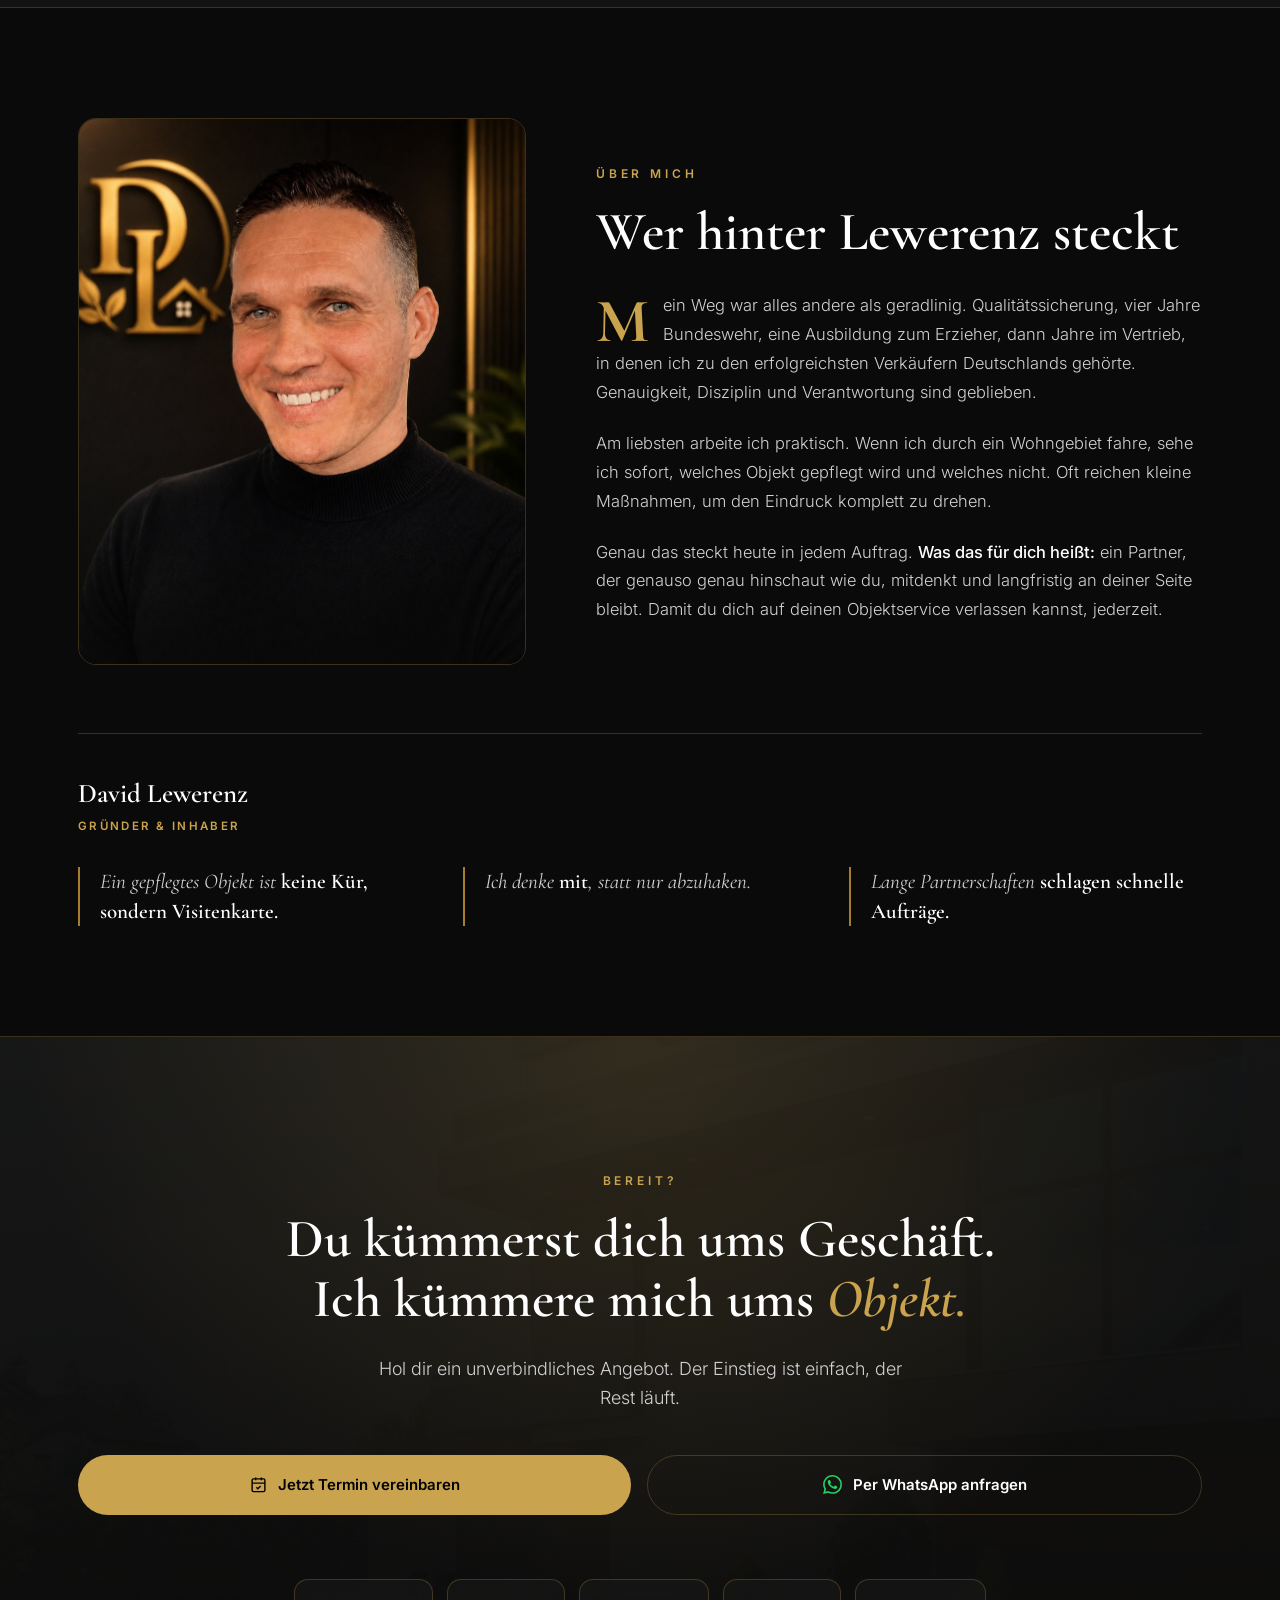
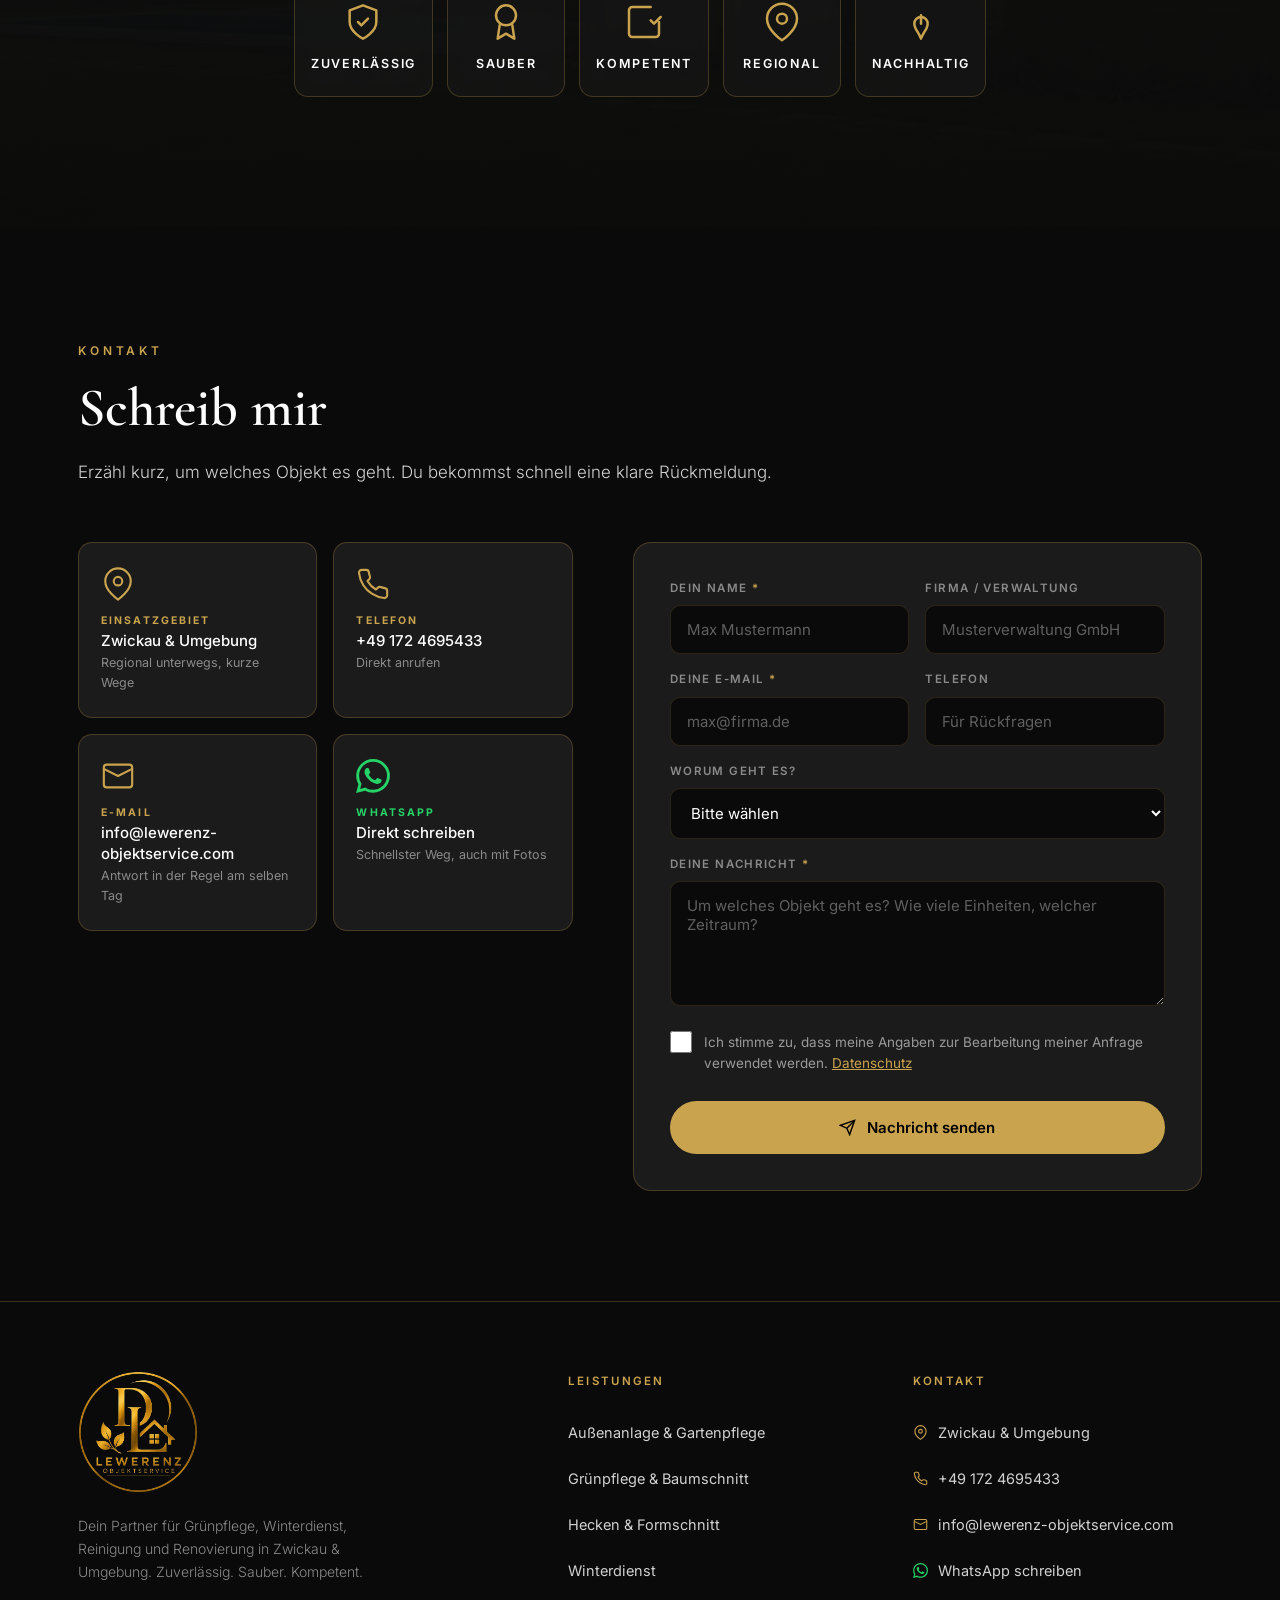
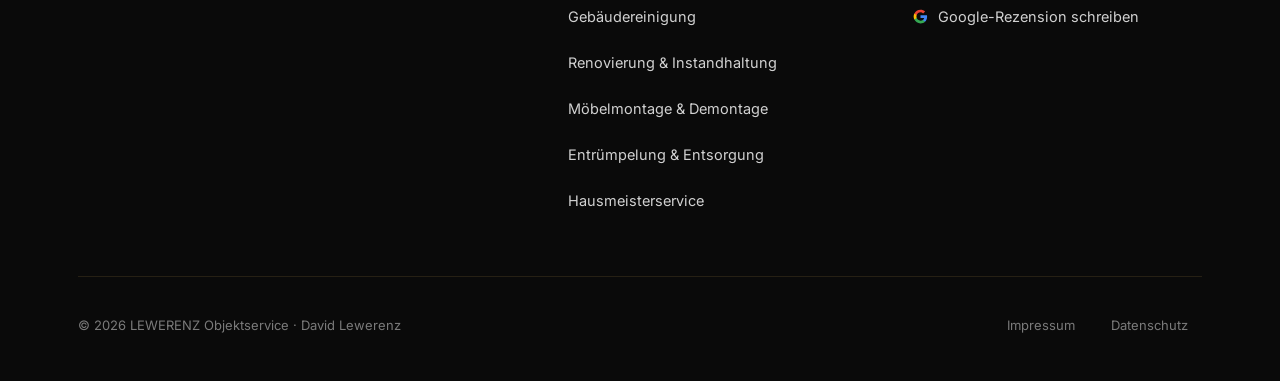
==== commit 452f5405: "Add files via upload" ====
--- a/index.html
+++ b/index.html
@@ -4,8 +4,8 @@
 <meta charset="UTF-8">
 <meta name="viewport" content="width=device-width, initial-scale=1.0">
 
-<title>LEWERENZ Objektservice — Zuverlässiger Objektservice in Zwickau &amp; Umgebung</title>
-<meta name="description" content="Objektservice für Hausverwaltungen und Unternehmen in Zwickau: Grünpflege, Winterdienst, Gebäudereinigung, Renovierung und Entrümpelung. Alles aus einer Hand, ein Ansprechpartner.">
+<title>LEWERENZ Objektservice — Zwickau &amp; Umgebung</title>
+<meta name="description" content="Objektservice für Hausverwaltungen und Unternehmen in Zwickau: Grünpflege, Winterdienst, Reinigung, Renovierung. Alles aus einer Hand.">
 <meta name="author" content="David Lewerenz Objektservice">
 <link rel="canonical" href="https://www.lewerenz-objektservice.com/">
 
@@ -24,7 +24,7 @@
 
 <link rel="preconnect" href="https://fonts.googleapis.com">
 <link rel="preconnect" href="https://fonts.gstatic.com" crossorigin>
-<link href="https://fonts.googleapis.com/css2?family=Cormorant+Garamond:wght@500;600;700&family=Inter:wght@300;400;500;600;700&display=swap" rel="stylesheet">
+<link href="https://fonts.googleapis.com/css2?family=Cormorant+Garamond:wght@500;600;700&family=Inter:wght@300;400;500;600;700&family=Montserrat:wght@300;800&display=swap" rel="stylesheet">
 
 <link rel="stylesheet" href="style.css">
 
@@ -1125,7 +1125,7 @@
 
       <!-- Leistungen -->
       <div class="lw-footer__col">
-        <h4>Leistungen</h4>
+        <p class="lw-footer__h">Leistungen</p>
         <a href="#leistungen">Außenanlage &amp; Gartenpflege</a>
         <a href="#leistungen">Grünpflege &amp; Baumschnitt</a>
         <a href="#leistungen">Hecken &amp; Formschnitt</a>
@@ -1139,7 +1139,7 @@
 
       <!-- Kontakt -->
       <div class="lw-footer__col">
-        <h4>Kontakt</h4>
+        <p class="lw-footer__h">Kontakt</p>
         <span class="lw-footer__line">
           <svg viewBox="0 0 24 24" aria-hidden="true"><path d="M21 10c0 7-9 13-9 13s-9-6-9-13a9 9 0 0 1 18 0z"/><circle cx="12" cy="10" r="3"/></svg>
           Zwickau &amp; Umgebung
--- a/style.css
+++ b/style.css
@@ -60,12 +60,13 @@
 .lw-brand-mark img{width:100%;height:100%;object-fit:contain;display:block}
 .lw-brand-text{display:flex;flex-direction:column;line-height:1.05}
 .lw-brand-text b{
-  font-family:'Cormorant Garamond',serif;font-size:21px;font-weight:600;
-  color:var(--lw-text);letter-spacing:.18em;
+  font-family:'Montserrat',sans-serif;font-size:21px;font-weight:800;
+  color:var(--lw-text);letter-spacing:.14em;
 }
 .lw-brand-text span{
-  font-size:9px;letter-spacing:.28em;color:var(--lw-gold);
-  text-transform:uppercase;margin-top:2px;
+  font-family:'Montserrat',sans-serif;font-size:9px;font-weight:300;
+  letter-spacing:.28em;color:var(--lw-gold);
+  text-transform:uppercase;margin-top:3px;
 }
 .lw-nav-links{display:flex;gap:36px;align-items:center}
 .lw-nav-links a{font-size:14px;font-weight:500;color:var(--lw-text-muted);transition:color .25s}
@@ -360,9 +361,9 @@
 
 .lw-problem__head{max-width:760px;margin-bottom:56px}
 .lw-problem__title{
-  font-family:'Inter',sans-serif;          
-  font-size:clamp(32px,4.4vw,50px);
-  font-weight:700;letter-spacing:-.02em;line-height:1.15;
+  font-family:'Cormorant Garamond',serif;
+  font-size:clamp(34px,4.6vw,54px);
+  font-weight:600;letter-spacing:0;line-height:1.1;
   color:var(--lw-text);margin-top:16px;
 }
 .lw-problem__lead{
@@ -437,7 +438,7 @@
 .lw-solution__head{text-align:center;max-width:900px;margin:0 auto;position:relative;z-index:2}
 .lw-solution__title{
   font-family:'Cormorant Garamond',serif;font-weight:600;
-  font-size:clamp(38px,6vw,68px);line-height:1.1;
+  font-size:clamp(34px,4.6vw,54px);line-height:1.1;
   color:var(--lw-text);margin-top:18px;
 }
 .lw-solution__title .lw-accent{color:var(--lw-gold);font-style:italic}
@@ -759,7 +760,7 @@
 }
 .lw-why__card h3{
   font-family:'Cormorant Garamond',serif;font-weight:600;
-  font-size:22px;color:var(--lw-text);margin-bottom:9px;line-height:1.2;
+  font-size:24px;color:var(--lw-text);margin-bottom:9px;line-height:1.2;
 }
 .lw-why__card p{
   font-size:13.5px;font-weight:300;line-height:1.55;
@@ -809,7 +810,7 @@
 
 .lw-story__title{
   font-family:'Cormorant Garamond',serif;font-weight:600;
-  font-size:clamp(30px,4vw,46px);line-height:1.15;
+  font-size:clamp(34px,4.6vw,54px);line-height:1.15;
   color:var(--lw-text);margin:16px 0 28px;
 }
 .lw-story__body p{
@@ -888,7 +889,7 @@
 
 .lw-cta__title{
   font-family:'Cormorant Garamond',serif;font-weight:600;
-  font-size:clamp(34px,5vw,56px);line-height:1.12;
+  font-size:clamp(34px,4.6vw,54px);line-height:1.12;
   color:var(--lw-text);margin-top:16px;
 }
 .lw-cta__title .lw-accent{color:var(--lw-gold);font-style:italic}
@@ -1104,7 +1105,7 @@
   margin-top:22px;line-height:1.65;font-weight:300;
 }
 
-.lw-footer__col h4{
+.lw-footer__col .lw-footer__h{
   font-size:11.5px;letter-spacing:.2em;text-transform:uppercase;
   color:var(--lw-gold);margin-bottom:20px;font-weight:600;
 }
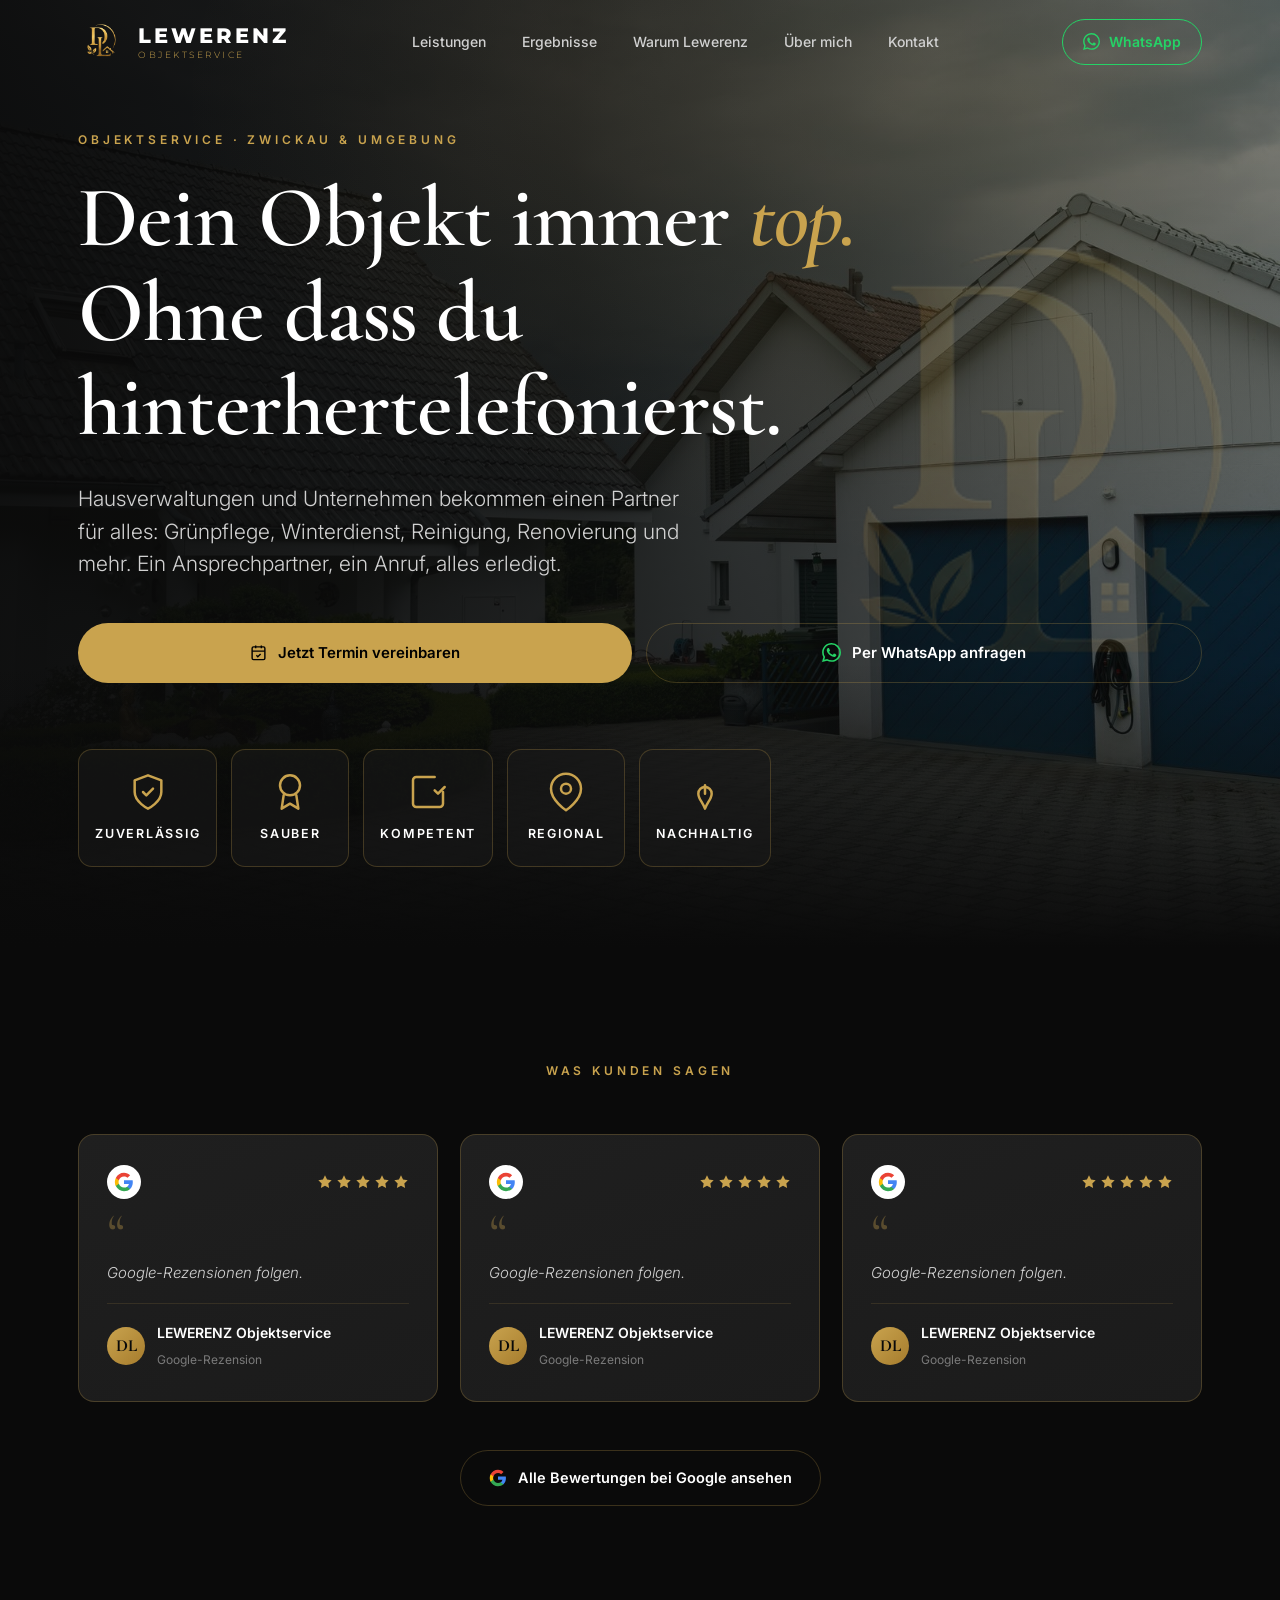
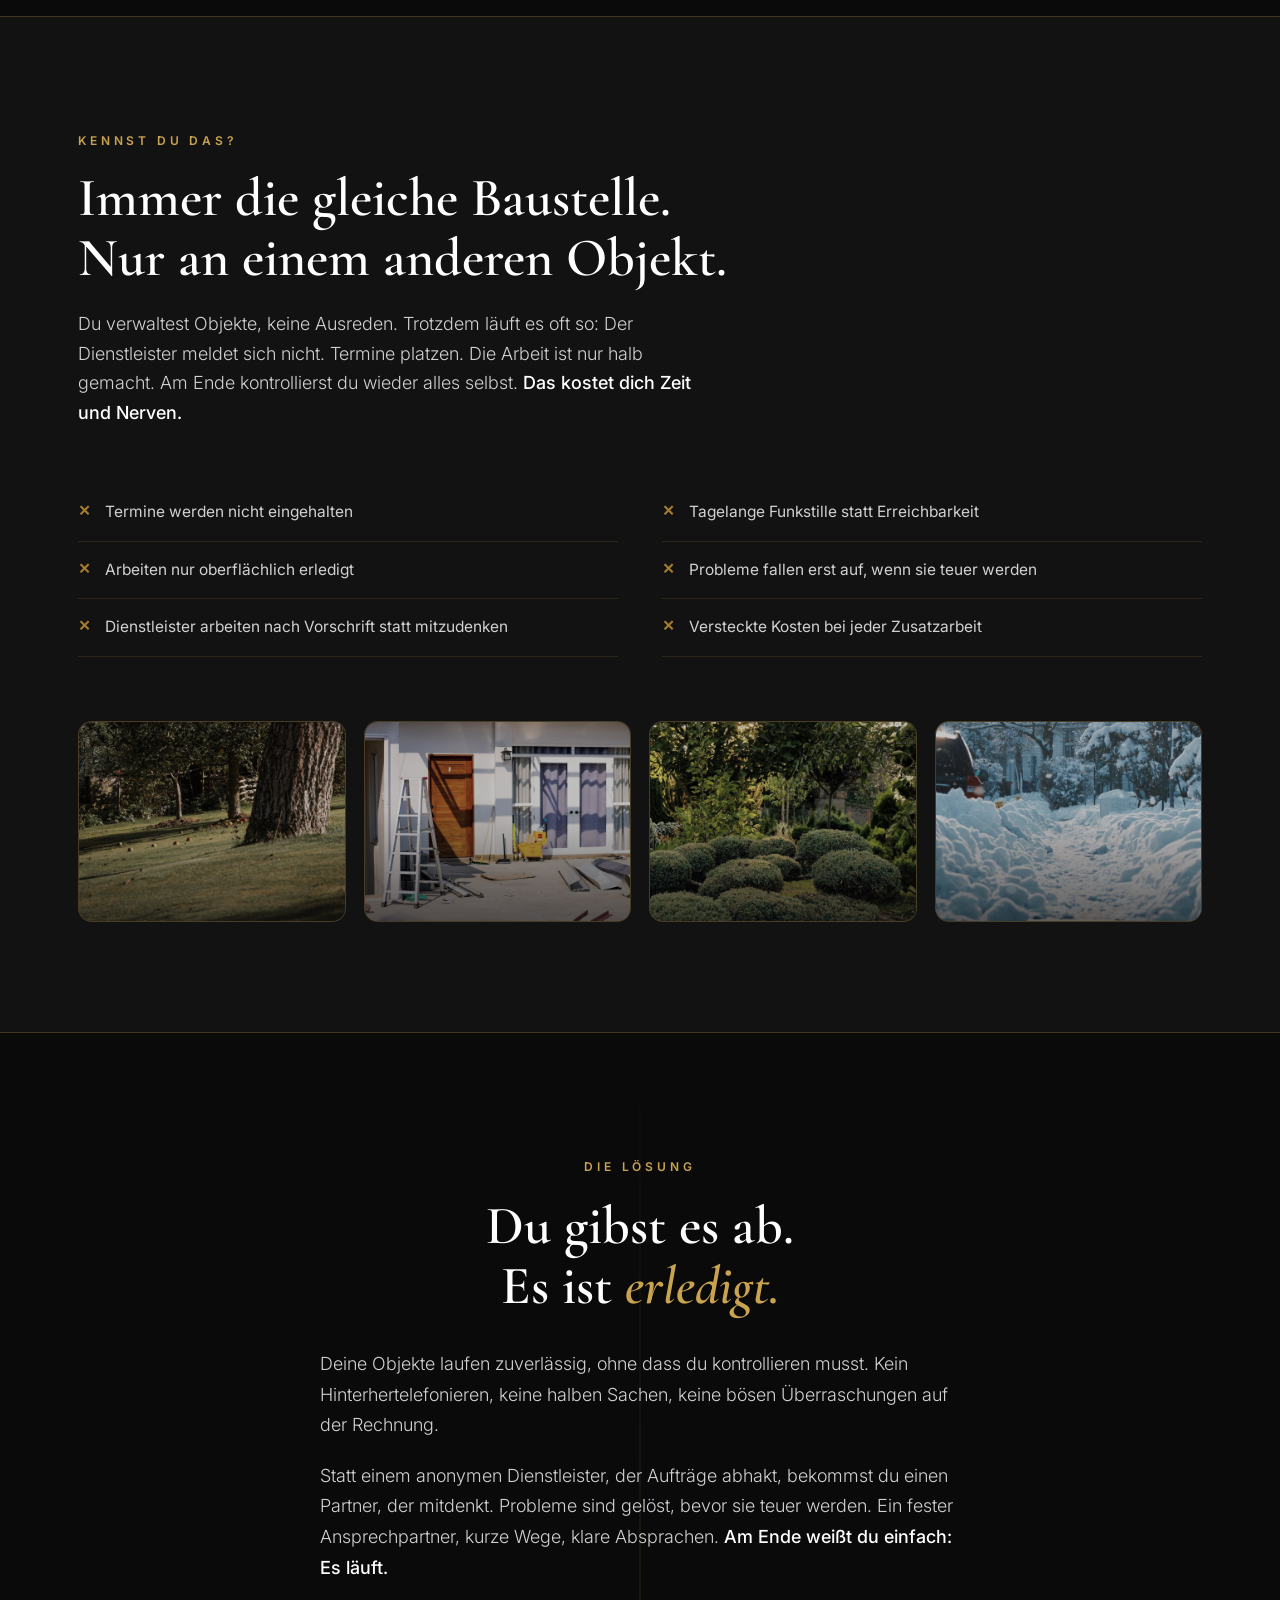
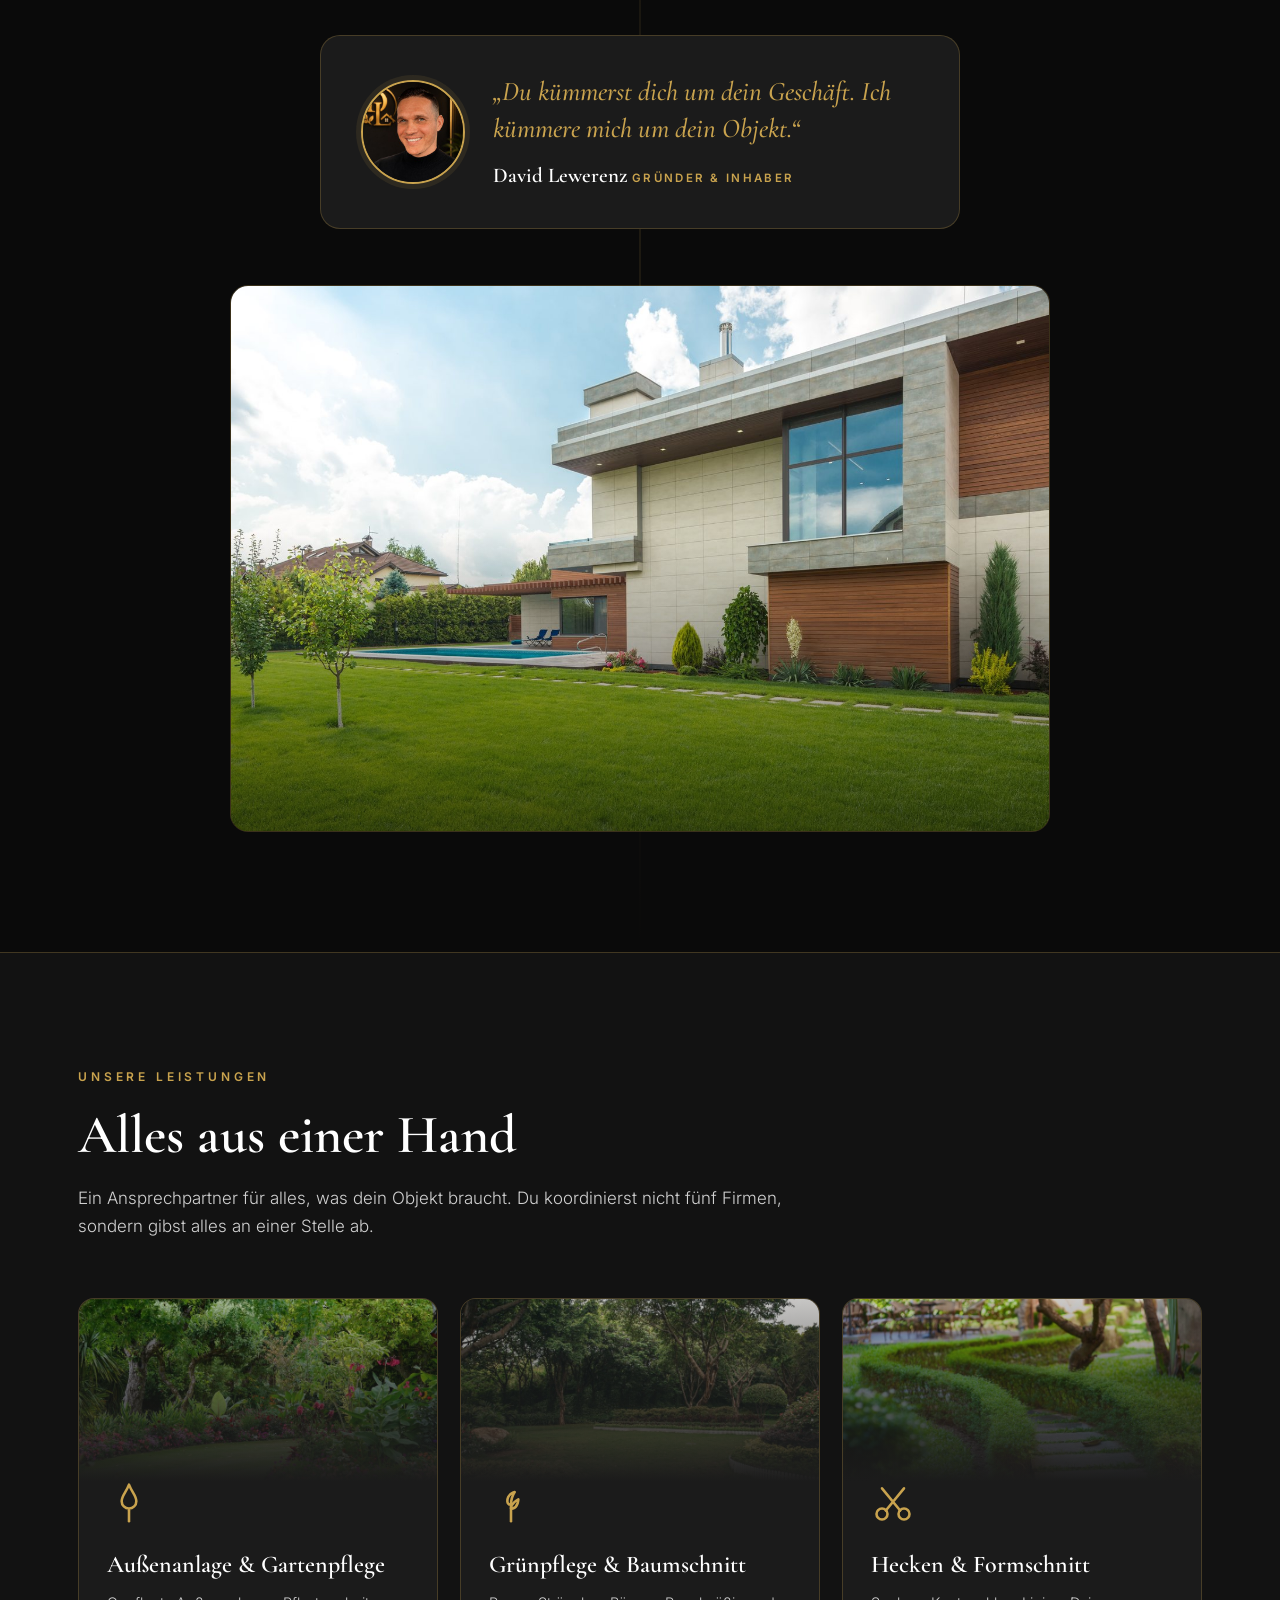
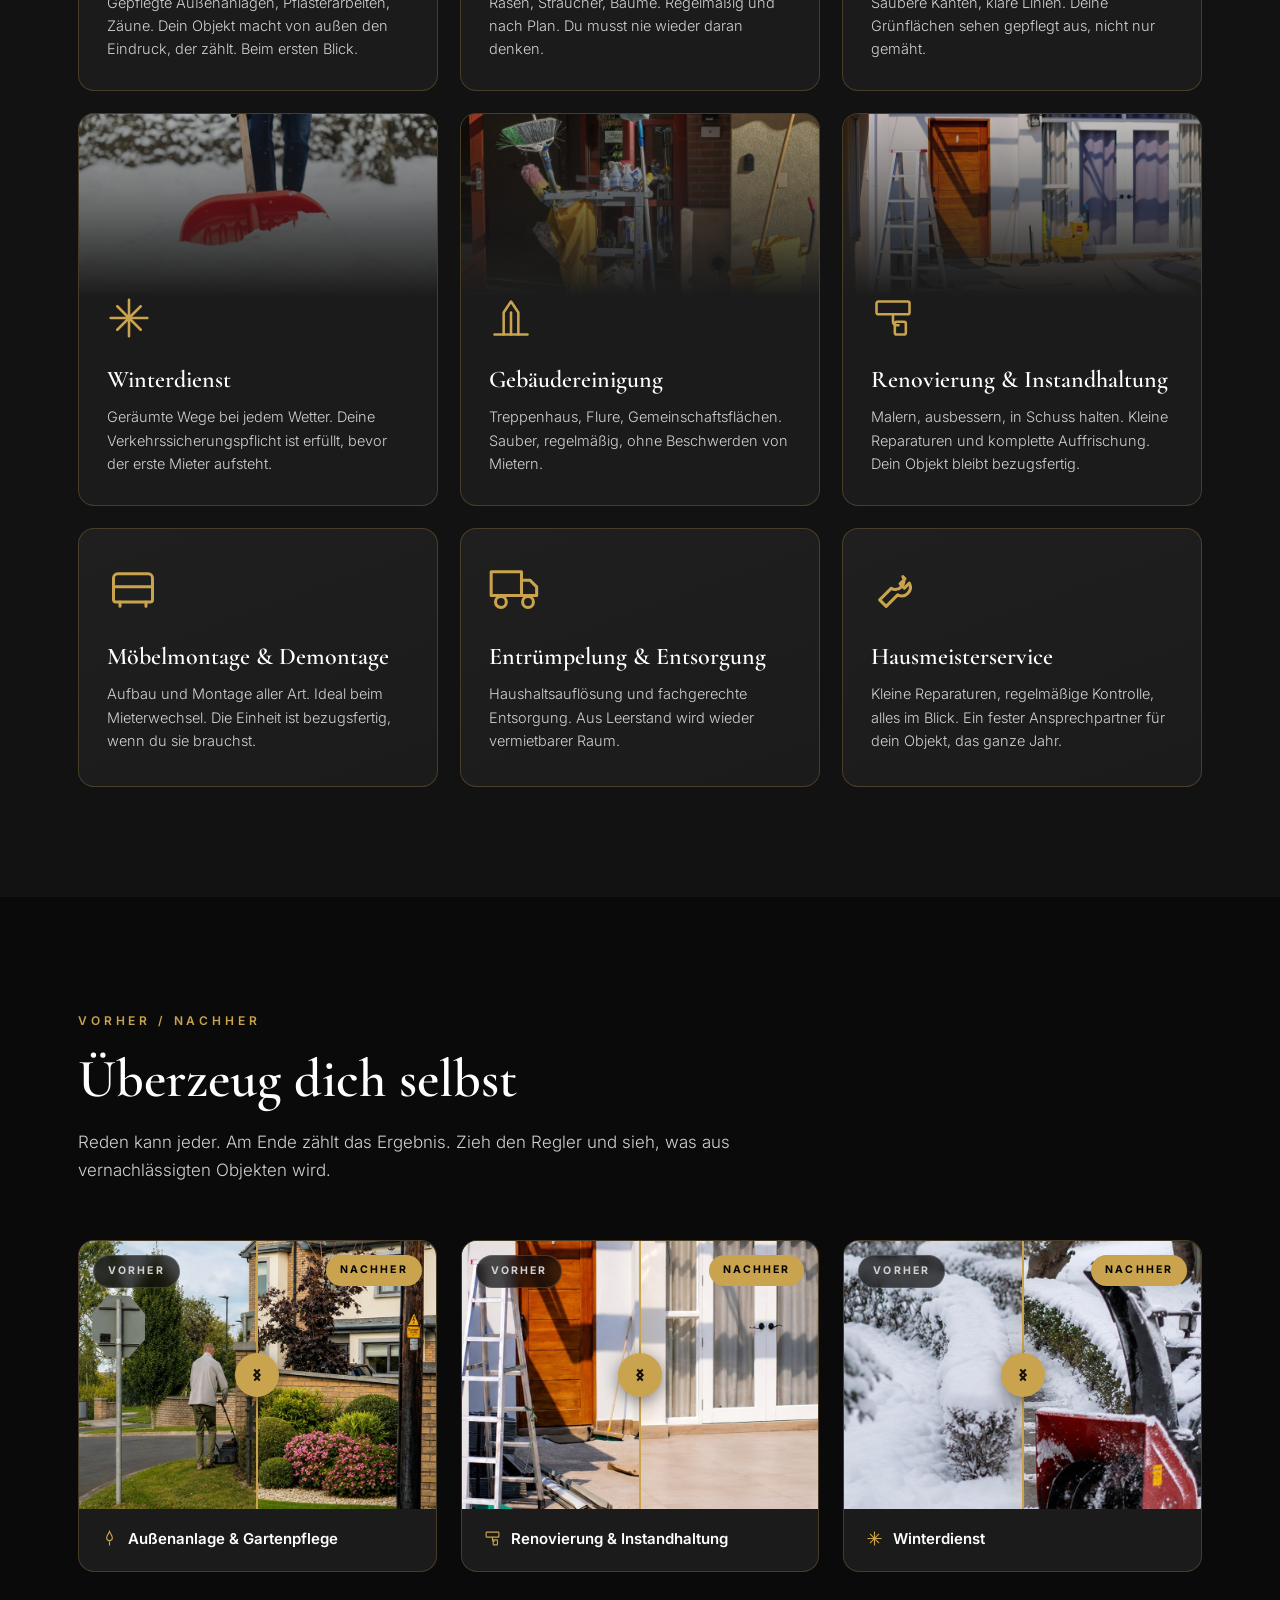
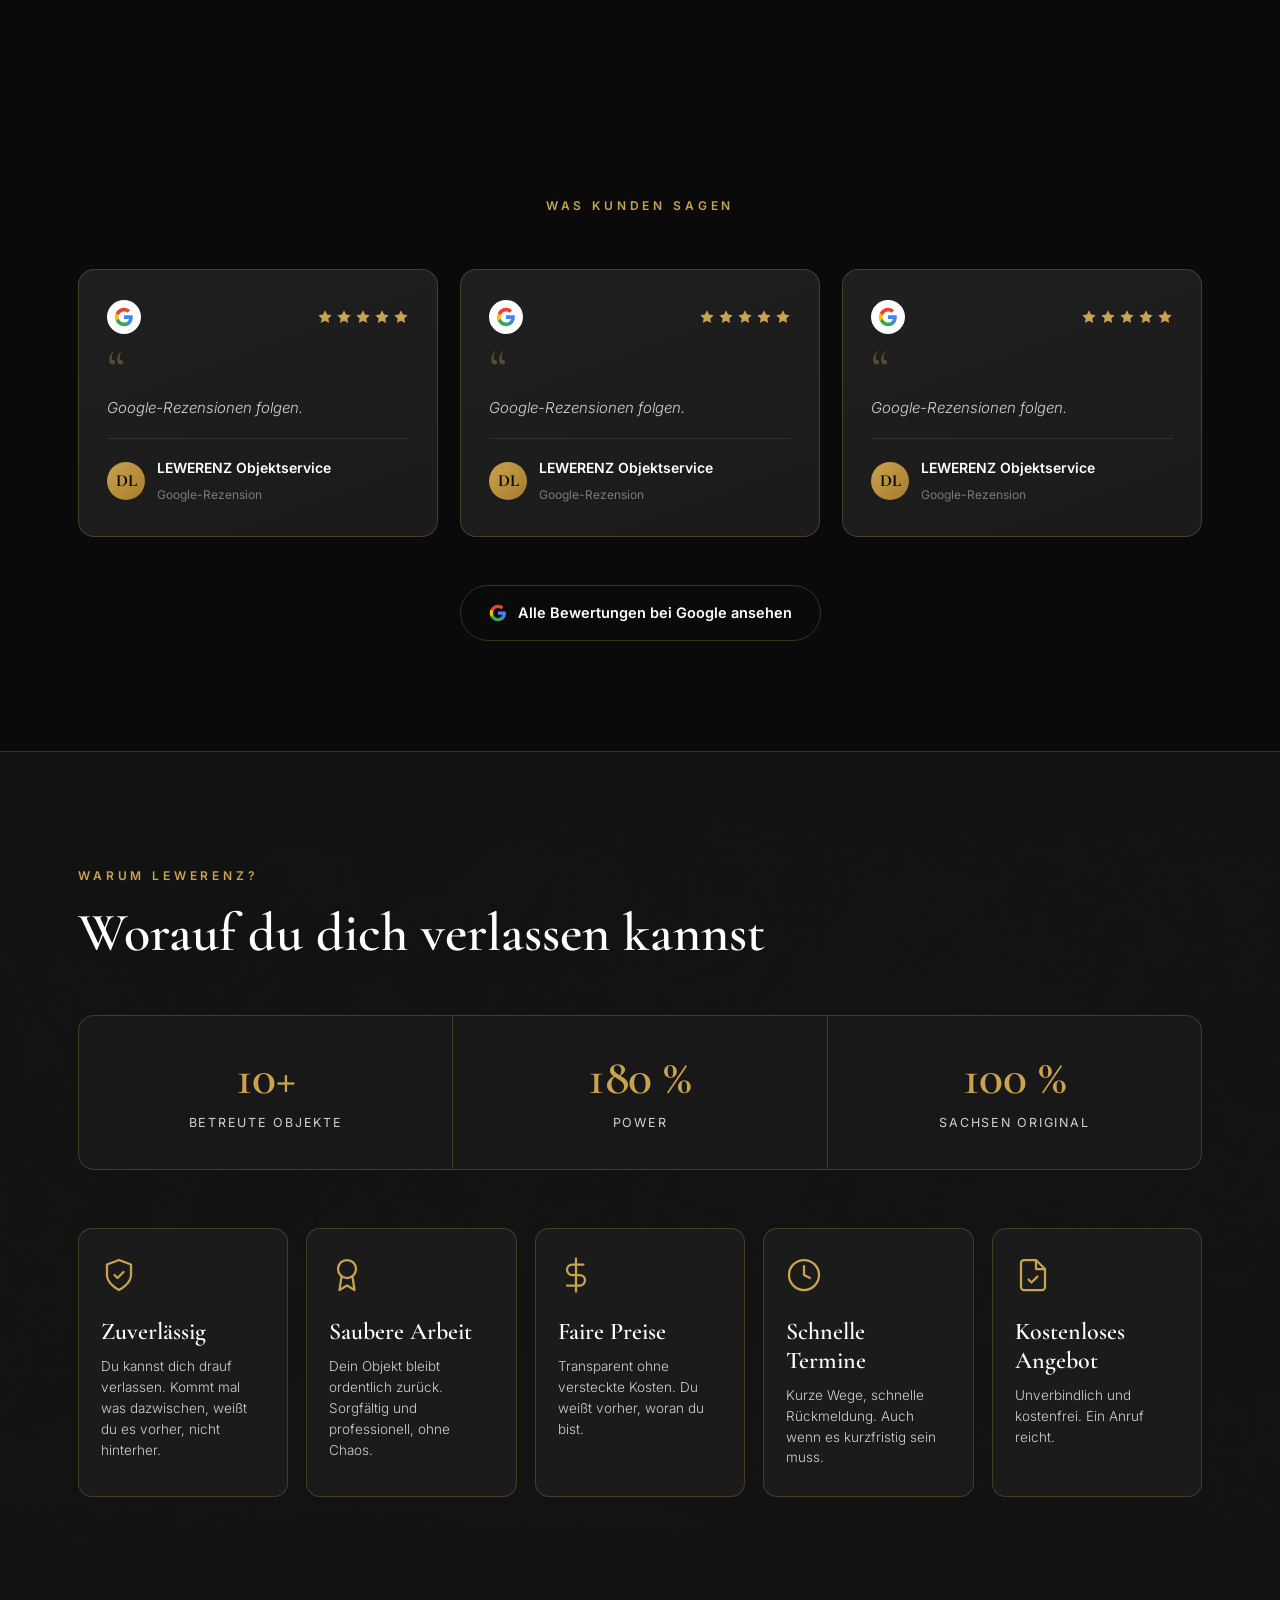
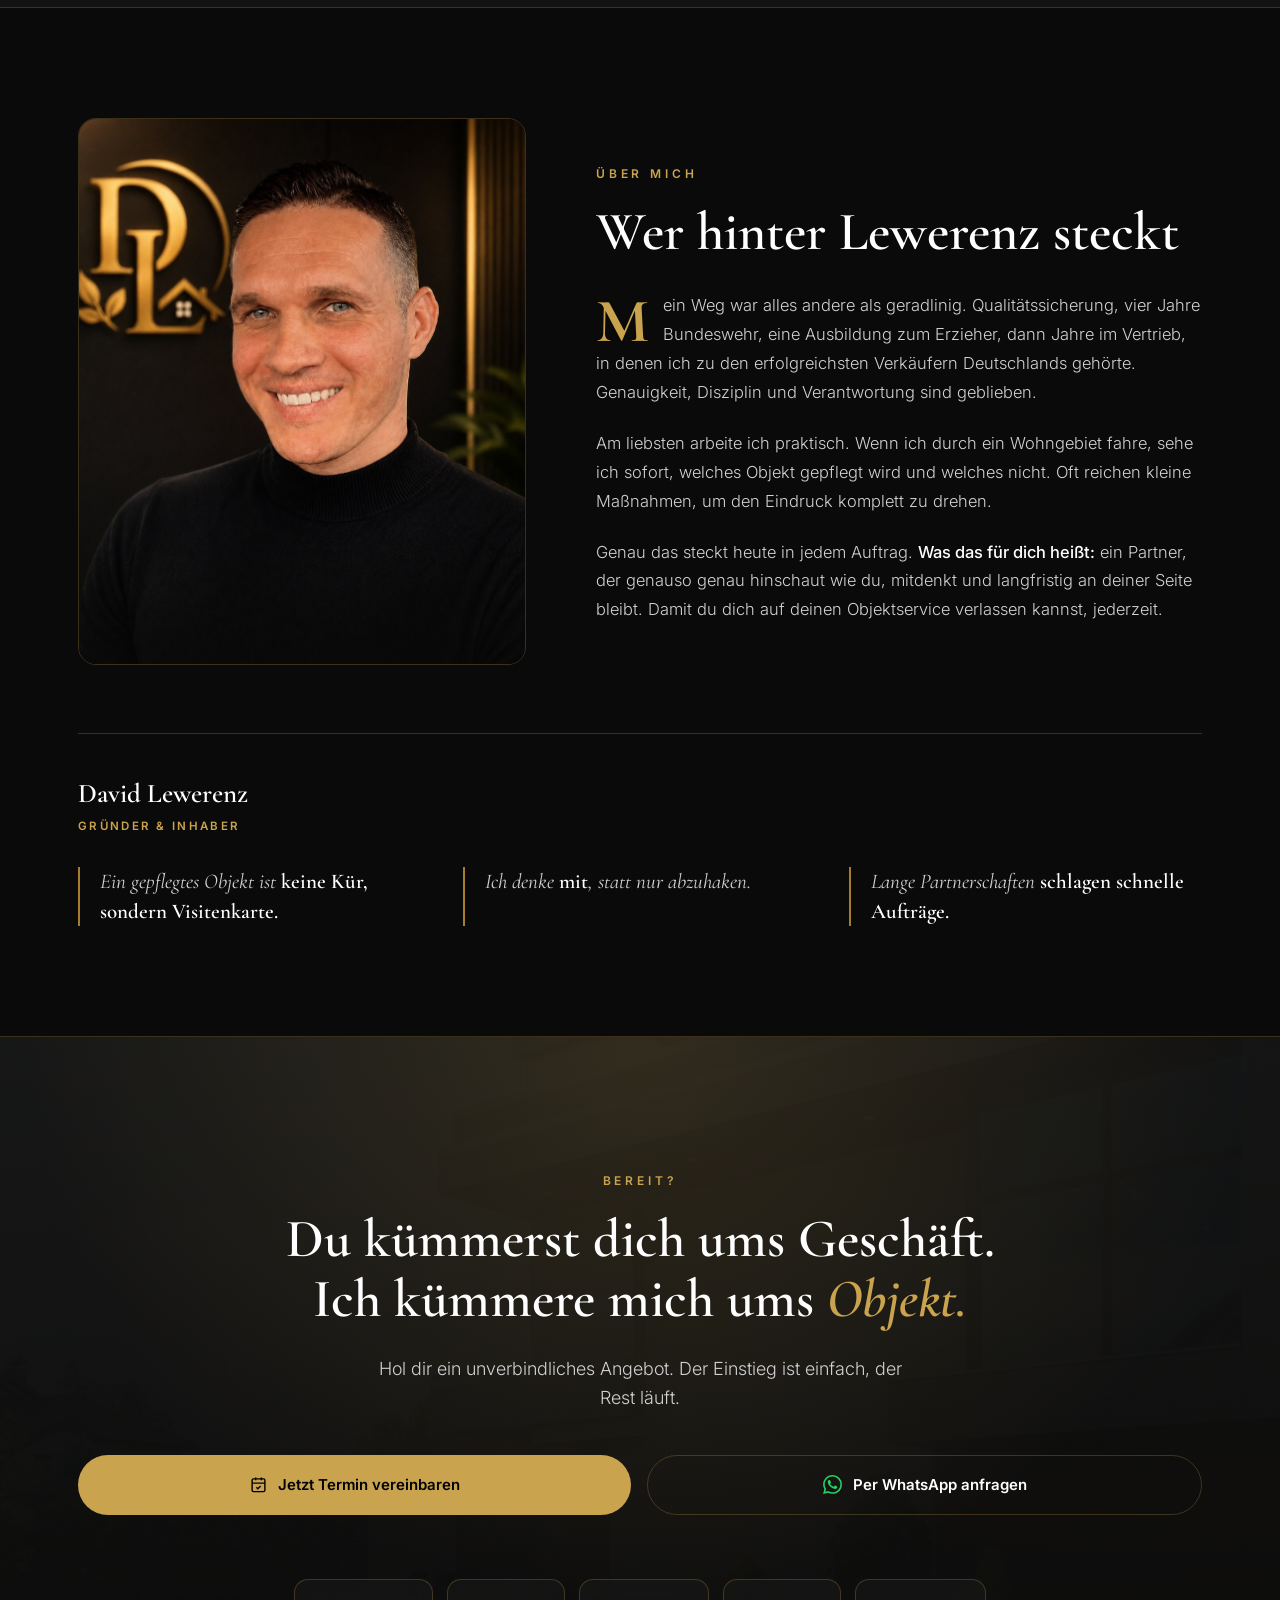
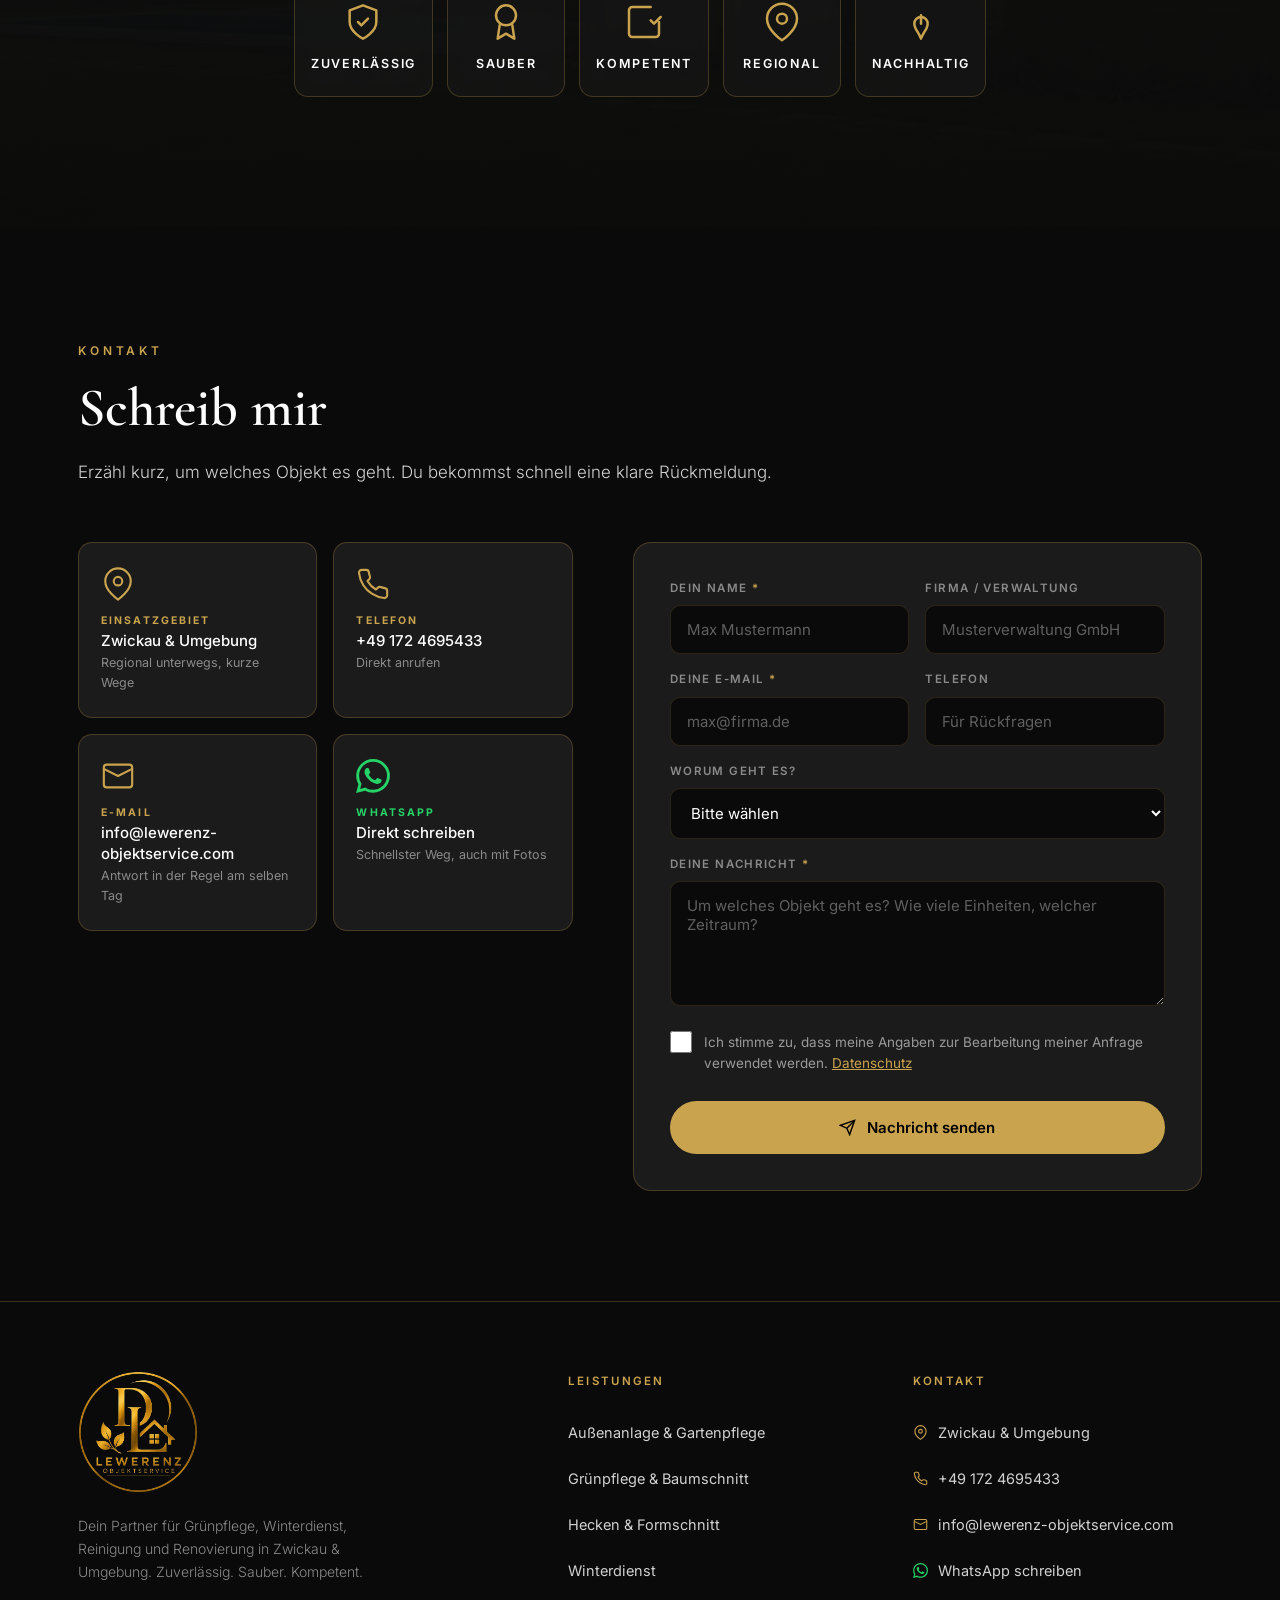
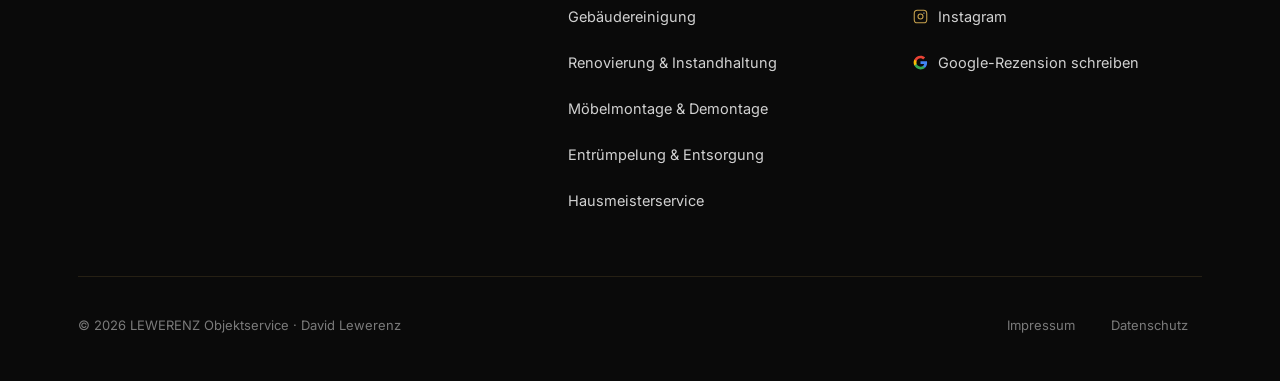
==== commit 1ca4dd47: "Add files via upload" ====
--- a/index.html
+++ b/index.html
@@ -1156,6 +1156,14 @@
           <svg viewBox="0 0 24 24" aria-hidden="true"><path d="M17.472 14.382c-.297-.149-1.758-.867-2.03-.967-.273-.099-.471-.148-.67.15-.197.297-.767.966-.94 1.164-.173.199-.347.223-.644.075-.297-.15-1.255-.463-2.39-1.475-.883-.788-1.48-1.761-1.653-2.059-.173-.297-.018-.458.13-.606.134-.133.298-.347.446-.52.149-.174.198-.298.298-.497.099-.198.05-.371-.025-.52-.075-.149-.669-1.612-.916-2.207-.242-.579-.487-.5-.669-.51l-.57-.01c-.198 0-.52.074-.792.372-.272.297-1.04 1.016-1.04 2.479 0 1.462 1.065 2.875 1.213 3.074.149.198 2.096 3.2 5.077 4.487.709.306 1.262.489 1.694.625.712.227 1.36.195 1.871.118.571-.085 1.758-.719 2.006-1.413.248-.694.248-1.289.173-1.413-.074-.124-.272-.198-.57-.347m-5.421 7.403h-.004a9.87 9.87 0 01-5.031-1.378l-.361-.214-3.741.982.998-3.648-.235-.374a9.86 9.86 0 01-1.51-5.26c.001-5.45 4.436-9.884 9.888-9.884a9.82 9.82 0 016.988 2.898 9.825 9.825 0 012.893 6.994c-.003 5.45-4.437 9.884-9.885 9.884m8.413-18.297A11.815 11.815 0 0012.05 0C5.495 0 .16 5.335.157 11.892c0 2.096.547 4.142 1.588 5.945L.057 24l6.305-1.654a11.882 11.882 0 005.683 1.448h.005c6.554 0 11.89-5.335 11.893-11.893a11.821 11.821 0 00-3.48-8.413Z"/></svg>
           WhatsApp schreiben
         </a>
+        <a class="lw-footer__line lw-footer__line--ig" href="https://www.instagram.com/lewerenz.objektservice/" target="_blank" rel="noopener">
+          <svg viewBox="0 0 24 24" aria-hidden="true">
+            <rect x="2" y="2" width="20" height="20" rx="5"/>
+            <circle cx="12" cy="12" r="4"/>
+            <circle cx="17.5" cy="6.5" r="1.1" fill="currentColor" stroke="none"/>
+          </svg>
+          Instagram
+        </a>
         <a class="lw-footer__line lw-footer__line--google" href="https://g.page/r/CYe-YhpHQ0MQEAE/review" target="_blank" rel="noopener">
           <svg viewBox="0 0 24 24" aria-hidden="true">
             <path fill="#4285F4" d="M22.56 12.25c0-.78-.07-1.53-.2-2.25H12v4.26h5.92c-.26 1.37-1.04 2.53-2.21 3.31v2.77h3.57c2.08-1.92 3.28-4.74 3.28-8.09z"/>
--- a/style.css
+++ b/style.css
@@ -1124,6 +1124,8 @@
   stroke-width:1.7;flex-shrink:0;
 }
 .lw-footer__line--wa svg{stroke:none;fill:var(--lw-wa)}
+.lw-footer__line--ig svg{stroke:var(--lw-gold);fill:none;stroke-width:1.7}
+.lw-footer__line--ig:hover{color:var(--lw-gold)}
 .lw-footer__line--google svg{stroke:none}
 .lw-footer__line--google:hover{color:var(--lw-gold)}
 
